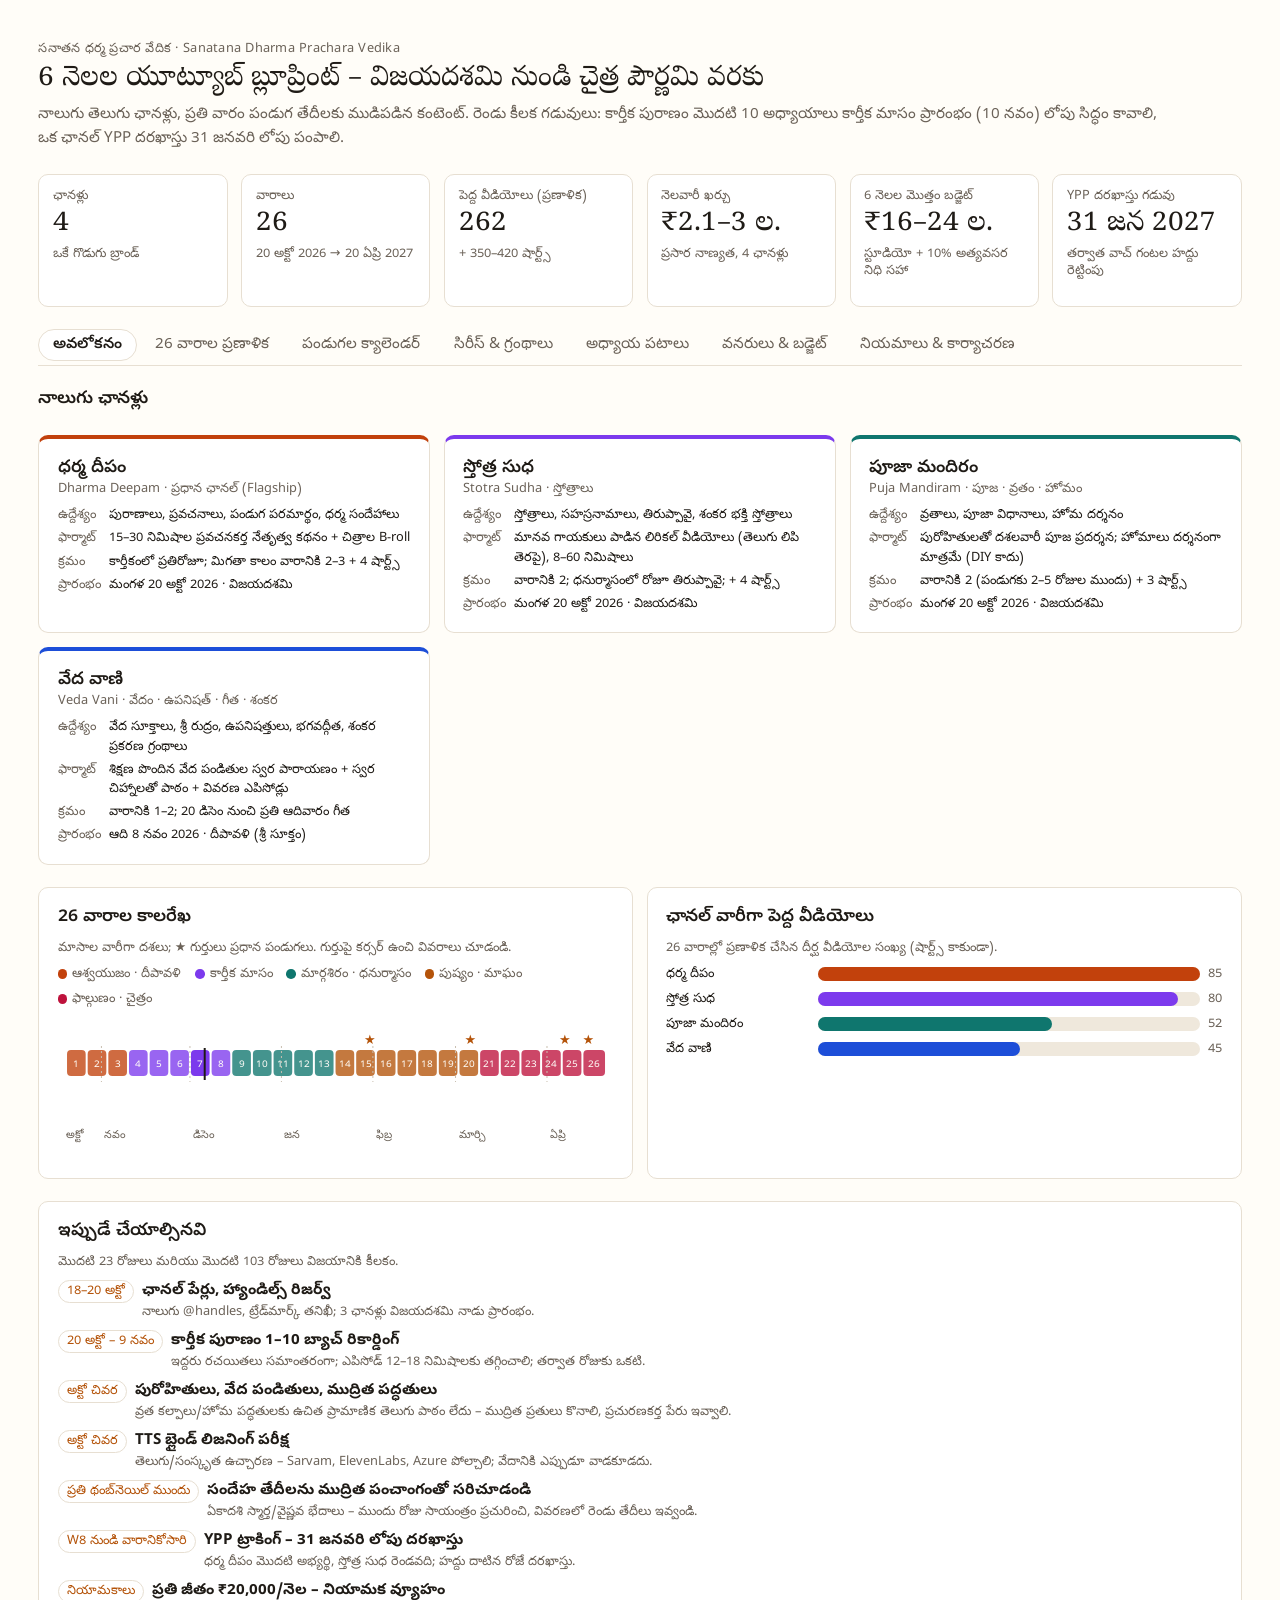
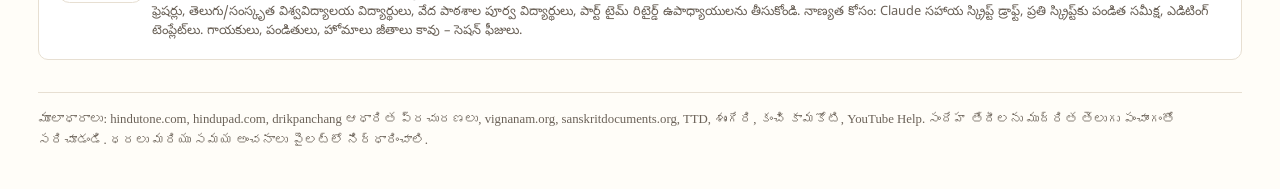
==== index.html @ 60c46694 "Publish dashboard as index.html (self-contained, d3 inlined) and disable Jekyll The file was named '" ====
<!doctype html>
<html lang="te">
<head>
<meta charset="utf-8">
<meta name="viewport" content="width=device-width, initial-scale=1">
<title>ధర్మ ప్రచార బ్లూప్రింట్ – 6 నెలలు</title>
<meta name="description" content="సనాతన ధర్మ ప్రచార వేదిక – విజయదశమి 2026 నుండి చైత్ర పౌర్ణమి 2027 వరకు తెలుగు భక్తి యూట్యూబ్ ఛానళ్ల 6 నెలల ప్రణాళిక">
<link rel="preconnect" href="https://fonts.googleapis.com"><link rel="preconnect" href="https://fonts.gstatic.com" crossorigin>
<link href="https://fonts.googleapis.com/css2?family=Noto+Sans+Telugu:wght@400;500;600&family=Noto+Serif+Telugu:wght@400;500&display=swap" rel="stylesheet">
<script>// https://d3js.org v7.9.0 Copyright 2010-2023 Mike Bostock
!function(t,n){"object"==typeof exports&&"undefined"!=typeof module?n(exports):"function"==typeof define&&define.amd?define(["exports"],n):n((t="undefined"!=typeof globalThis?globalThis:t||self).d3=t.d3||{})}(this,(function(t){"use strict";function n(t,n){return null==t||null==n?NaN:t<n?-1:t>n?1:t>=n?0:NaN}function e(t,n){return null==t||null==n?NaN:n<t?-1:n>t?1:n>=t?0:NaN}function r(t){let r,o,a;function u(t,n,e=0,i=t.length){if(e<i){if(0!==r(n,n))return i;do{const r=e+i>>>1;o(t[r],n)<0?e=r+1:i=r}while(e<i)}return e}return 2!==t.length?(r=n,o=(e,r)=>n(t(e),r),a=(n,e)=>t(n)-e):(r=t===n||t===e?t:i,o=t,a=t),{left:u,center:function(t,n,e=0,r=t.length){const i=u(t,n,e,r-1);return i>e&&a(t[i-1],n)>-a(t[i],n)?i-1:i},right:function(t,n,e=0,i=t.length){if(e<i){if(0!==r(n,n))return i;do{const r=e+i>>>1;o(t[r],n)<=0?e=r+1:i=r}while(e<i)}return e}}}function i(){return 0}function o(t){return null===t?NaN:+t}const a=r(n),u=a.right,c=a.left,f=r(o).center;var s=u;const l=d(y),h=d((function(t){const n=y(t);return(t,e,r,i,o)=>{n(t,e,(r<<=2)+0,(i<<=2)+0,o<<=2),n(t,e,r+1,i+1,o),n(t,e,r+2,i+2,o),n(t,e,r+3,i+3,o)}}));function d(t){return function(n,e,r=e){if(!((e=+e)>=0))throw new RangeError("invalid rx");if(!((r=+r)>=0))throw new RangeError("invalid ry");let{data:i,width:o,height:a}=n;if(!((o=Math.floor(o))>=0))throw new RangeError("invalid width");if(!((a=Math.floor(void 0!==a?a:i.length/o))>=0))throw new RangeError("invalid height");if(!o||!a||!e&&!r)return n;const u=e&&t(e),c=r&&t(r),f=i.slice();return u&&c?(p(u,f,i,o,a),p(u,i,f,o,a),p(u,f,i,o,a),g(c,i,f,o,a),g(c,f,i,o,a),g(c,i,f,o,a)):u?(p(u,i,f,o,a),p(u,f,i,o,a),p(u,i,f,o,a)):c&&(g(c,i,f,o,a),g(c,f,i,o,a),g(c,i,f,o,a)),n}}function p(t,n,e,r,i){for(let o=0,a=r*i;o<a;)t(n,e,o,o+=r,1)}function g(t,n,e,r,i){for(let o=0,a=r*i;o<r;++o)t(n,e,o,o+a,r)}function y(t){const n=Math.floor(t);if(n===t)return function(t){const n=2*t+1;return(e,r,i,o,a)=>{if(!((o-=a)>=i))return;let u=t*r[i];const c=a*t;for(let t=i,n=i+c;t<n;t+=a)u+=r[Math.min(o,t)];for(let t=i,f=o;t<=f;t+=a)u+=r[Math.min(o,t+c)],e[t]=u/n,u-=r[Math.max(i,t-c)]}}(t);const e=t-n,r=2*t+1;return(t,i,o,a,u)=>{if(!((a-=u)>=o))return;let c=n*i[o];const f=u*n,s=f+u;for(let t=o,n=o+f;t<n;t+=u)c+=i[Math.min(a,t)];for(let n=o,l=a;n<=l;n+=u)c+=i[Math.min(a,n+f)],t[n]=(c+e*(i[Math.max(o,n-s)]+i[Math.min(a,n+s)]))/r,c-=i[Math.max(o,n-f)]}}function v(t,n){let e=0;if(void 0===n)for(let n of t)null!=n&&(n=+n)>=n&&++e;else{let r=-1;for(let i of t)null!=(i=n(i,++r,t))&&(i=+i)>=i&&++e}return e}function _(t){return 0|t.length}function b(t){return!(t>0)}function m(t){return"object"!=typeof t||"length"in t?t:Array.from(t)}function x(t,n){let e,r=0,i=0,o=0;if(void 0===n)for(let n of t)null!=n&&(n=+n)>=n&&(e=n-i,i+=e/++r,o+=e*(n-i));else{let a=-1;for(let u of t)null!=(u=n(u,++a,t))&&(u=+u)>=u&&(e=u-i,i+=e/++r,o+=e*(u-i))}if(r>1)return o/(r-1)}function w(t,n){const e=x(t,n);return e?Math.sqrt(e):e}function M(t,n){let e,r;if(void 0===n)for(const n of t)null!=n&&(void 0===e?n>=n&&(e=r=n):(e>n&&(e=n),r<n&&(r=n)));else{let i=-1;for(let o of t)null!=(o=n(o,++i,t))&&(void 0===e?o>=o&&(e=r=o):(e>o&&(e=o),r<o&&(r=o)))}return[e,r]}class T{constructor(){this._partials=new Float64Array(32),this._n=0}add(t){const n=this._partials;let e=0;for(let r=0;r<this._n&&r<32;r++){const i=n[r],o=t+i,a=Math.abs(t)<Math.abs(i)?t-(o-i):i-(o-t);a&&(n[e++]=a),t=o}return n[e]=t,this._n=e+1,this}valueOf(){const t=this._partials;let n,e,r,i=this._n,o=0;if(i>0){for(o=t[--i];i>0&&(n=o,e=t[--i],o=n+e,r=e-(o-n),!r););i>0&&(r<0&&t[i-1]<0||r>0&&t[i-1]>0)&&(e=2*r,n=o+e,e==n-o&&(o=n))}return o}}class InternMap extends Map{constructor(t,n=N){if(super(),Object.defineProperties(this,{_intern:{value:new Map},_key:{value:n}}),null!=t)for(const[n,e]of t)this.set(n,e)}get(t){return super.get(A(this,t))}has(t){return super.has(A(this,t))}set(t,n){return super.set(S(this,t),n)}delete(t){return super.delete(E(this,t))}}class InternSet extends Set{constructor(t,n=N){if(super(),Object.defineProperties(this,{_intern:{value:new Map},_key:{value:n}}),null!=t)for(const n of t)this.add(n)}has(t){return super.has(A(this,t))}add(t){return super.add(S(this,t))}delete(t){return super.delete(E(this,t))}}function A({_intern:t,_key:n},e){const r=n(e);return t.has(r)?t.get(r):e}function S({_intern:t,_key:n},e){const r=n(e);return t.has(r)?t.get(r):(t.set(r,e),e)}function E({_intern:t,_key:n},e){const r=n(e);return t.has(r)&&(e=t.get(r),t.delete(r)),e}function N(t){return null!==t&&"object"==typeof t?t.valueOf():t}function k(t){return t}function C(t,...n){return F(t,k,k,n)}function P(t,...n){return F(t,Array.from,k,n)}function z(t,n){for(let e=1,r=n.length;e<r;++e)t=t.flatMap((t=>t.pop().map((([n,e])=>[...t,n,e]))));return t}function $(t,n,...e){return F(t,k,n,e)}function D(t,n,...e){return F(t,Array.from,n,e)}function R(t){if(1!==t.length)throw new Error("duplicate key");return t[0]}function F(t,n,e,r){return function t(i,o){if(o>=r.length)return e(i);const a=new InternMap,u=r[o++];let c=-1;for(const t of i){const n=u(t,++c,i),e=a.get(n);e?e.push(t):a.set(n,[t])}for(const[n,e]of a)a.set(n,t(e,o));return n(a)}(t,0)}function q(t,n){return Array.from(n,(n=>t[n]))}function U(t,...n){if("function"!=typeof t[Symbol.iterator])throw new TypeError("values is not iterable");t=Array.from(t);let[e]=n;if(e&&2!==e.length||n.length>1){const r=Uint32Array.from(t,((t,n)=>n));return n.length>1?(n=n.map((n=>t.map(n))),r.sort(((t,e)=>{for(const r of n){const n=O(r[t],r[e]);if(n)return n}}))):(e=t.map(e),r.sort(((t,n)=>O(e[t],e[n])))),q(t,r)}return t.sort(I(e))}function I(t=n){if(t===n)return O;if("function"!=typeof t)throw new TypeError("compare is not a function");return(n,e)=>{const r=t(n,e);return r||0===r?r:(0===t(e,e))-(0===t(n,n))}}function O(t,n){return(null==t||!(t>=t))-(null==n||!(n>=n))||(t<n?-1:t>n?1:0)}var B=Array.prototype.slice;function Y(t){return()=>t}const L=Math.sqrt(50),j=Math.sqrt(10),H=Math.sqrt(2);function X(t,n,e){const r=(n-t)/Math.max(0,e),i=Math.floor(Math.log10(r)),o=r/Math.pow(10,i),a=o>=L?10:o>=j?5:o>=H?2:1;let u,c,f;return i<0?(f=Math.pow(10,-i)/a,u=Math.round(t*f),c=Math.round(n*f),u/f<t&&++u,c/f>n&&--c,f=-f):(f=Math.pow(10,i)*a,u=Math.round(t/f),c=Math.round(n/f),u*f<t&&++u,c*f>n&&--c),c<u&&.5<=e&&e<2?X(t,n,2*e):[u,c,f]}function G(t,n,e){if(!((e=+e)>0))return[];if((t=+t)===(n=+n))return[t];const r=n<t,[i,o,a]=r?X(n,t,e):X(t,n,e);if(!(o>=i))return[];const u=o-i+1,c=new Array(u);if(r)if(a<0)for(let t=0;t<u;++t)c[t]=(o-t)/-a;else for(let t=0;t<u;++t)c[t]=(o-t)*a;else if(a<0)for(let t=0;t<u;++t)c[t]=(i+t)/-a;else for(let t=0;t<u;++t)c[t]=(i+t)*a;return c}function V(t,n,e){return X(t=+t,n=+n,e=+e)[2]}function W(t,n,e){e=+e;const r=(n=+n)<(t=+t),i=r?V(n,t,e):V(t,n,e);return(r?-1:1)*(i<0?1/-i:i)}function Z(t,n,e){let r;for(;;){const i=V(t,n,e);if(i===r||0===i||!isFinite(i))return[t,n];i>0?(t=Math.floor(t/i)*i,n=Math.ceil(n/i)*i):i<0&&(t=Math.ceil(t*i)/i,n=Math.floor(n*i)/i),r=i}}function K(t){return Math.max(1,Math.ceil(Math.log(v(t))/Math.LN2)+1)}function Q(){var t=k,n=M,e=K;function r(r){Array.isArray(r)||(r=Array.from(r));var i,o,a,u=r.length,c=new Array(u);for(i=0;i<u;++i)c[i]=t(r[i],i,r);var f=n(c),l=f[0],h=f[1],d=e(c,l,h);if(!Array.isArray(d)){const t=h,e=+d;if(n===M&&([l,h]=Z(l,h,e)),(d=G(l,h,e))[0]<=l&&(a=V(l,h,e)),d[d.length-1]>=h)if(t>=h&&n===M){const t=V(l,h,e);isFinite(t)&&(t>0?h=(Math.floor(h/t)+1)*t:t<0&&(h=(Math.ceil(h*-t)+1)/-t))}else d.pop()}for(var p=d.length,g=0,y=p;d[g]<=l;)++g;for(;d[y-1]>h;)--y;(g||y<p)&&(d=d.slice(g,y),p=y-g);var v,_=new Array(p+1);for(i=0;i<=p;++i)(v=_[i]=[]).x0=i>0?d[i-1]:l,v.x1=i<p?d[i]:h;if(isFinite(a)){if(a>0)for(i=0;i<u;++i)null!=(o=c[i])&&l<=o&&o<=h&&_[Math.min(p,Math.floor((o-l)/a))].push(r[i]);else if(a<0)for(i=0;i<u;++i)if(null!=(o=c[i])&&l<=o&&o<=h){const t=Math.floor((l-o)*a);_[Math.min(p,t+(d[t]<=o))].push(r[i])}}else for(i=0;i<u;++i)null!=(o=c[i])&&l<=o&&o<=h&&_[s(d,o,0,p)].push(r[i]);return _}return r.value=function(n){return arguments.length?(t="function"==typeof n?n:Y(n),r):t},r.domain=function(t){return arguments.length?(n="function"==typeof t?t:Y([t[0],t[1]]),r):n},r.thresholds=function(t){return arguments.length?(e="function"==typeof t?t:Y(Array.isArray(t)?B.call(t):t),r):e},r}function J(t,n){let e;if(void 0===n)for(const n of t)null!=n&&(e<n||void 0===e&&n>=n)&&(e=n);else{let r=-1;for(let i of t)null!=(i=n(i,++r,t))&&(e<i||void 0===e&&i>=i)&&(e=i)}return e}function tt(t,n){let e,r=-1,i=-1;if(void 0===n)for(const n of t)++i,null!=n&&(e<n||void 0===e&&n>=n)&&(e=n,r=i);else for(let o of t)null!=(o=n(o,++i,t))&&(e<o||void 0===e&&o>=o)&&(e=o,r=i);return r}function nt(t,n){let e;if(void 0===n)for(const n of t)null!=n&&(e>n||void 0===e&&n>=n)&&(e=n);else{let r=-1;for(let i of t)null!=(i=n(i,++r,t))&&(e>i||void 0===e&&i>=i)&&(e=i)}return e}function et(t,n){let e,r=-1,i=-1;if(void 0===n)for(const n of t)++i,null!=n&&(e>n||void 0===e&&n>=n)&&(e=n,r=i);else for(let o of t)null!=(o=n(o,++i,t))&&(e>o||void 0===e&&o>=o)&&(e=o,r=i);return r}function rt(t,n,e=0,r=1/0,i){if(n=Math.floor(n),e=Math.floor(Math.max(0,e)),r=Math.floor(Math.min(t.length-1,r)),!(e<=n&&n<=r))return t;for(i=void 0===i?O:I(i);r>e;){if(r-e>600){const o=r-e+1,a=n-e+1,u=Math.log(o),c=.5*Math.exp(2*u/3),f=.5*Math.sqrt(u*c*(o-c)/o)*(a-o/2<0?-1:1);rt(t,n,Math.max(e,Math.floor(n-a*c/o+f)),Math.min(r,Math.floor(n+(o-a)*c/o+f)),i)}const o=t[n];let a=e,u=r;for(it(t,e,n),i(t[r],o)>0&&it(t,e,r);a<u;){for(it(t,a,u),++a,--u;i(t[a],o)<0;)++a;for(;i(t[u],o)>0;)--u}0===i(t[e],o)?it(t,e,u):(++u,it(t,u,r)),u<=n&&(e=u+1),n<=u&&(r=u-1)}return t}function it(t,n,e){const r=t[n];t[n]=t[e],t[e]=r}function ot(t,e=n){let r,i=!1;if(1===e.length){let o;for(const a of t){const t=e(a);(i?n(t,o)>0:0===n(t,t))&&(r=a,o=t,i=!0)}}else for(const n of t)(i?e(n,r)>0:0===e(n,n))&&(r=n,i=!0);return r}function at(t,n,e){if(t=Float64Array.from(function*(t,n){if(void 0===n)for(let n of t)null!=n&&(n=+n)>=n&&(yield n);else{let e=-1;for(let r of t)null!=(r=n(r,++e,t))&&(r=+r)>=r&&(yield r)}}(t,e)),(r=t.length)&&!isNaN(n=+n)){if(n<=0||r<2)return nt(t);if(n>=1)return J(t);var r,i=(r-1)*n,o=Math.floor(i),a=J(rt(t,o).subarray(0,o+1));return a+(nt(t.subarray(o+1))-a)*(i-o)}}function ut(t,n,e=o){if((r=t.length)&&!isNaN(n=+n)){if(n<=0||r<2)return+e(t[0],0,t);if(n>=1)return+e(t[r-1],r-1,t);var r,i=(r-1)*n,a=Math.floor(i),u=+e(t[a],a,t);return u+(+e(t[a+1],a+1,t)-u)*(i-a)}}function ct(t,n,e=o){if(!isNaN(n=+n)){if(r=Float64Array.from(t,((n,r)=>o(e(t[r],r,t)))),n<=0)return et(r);if(n>=1)return tt(r);var r,i=Uint32Array.from(t,((t,n)=>n)),a=r.length-1,u=Math.floor(a*n);return rt(i,u,0,a,((t,n)=>O(r[t],r[n]))),(u=ot(i.subarray(0,u+1),(t=>r[t])))>=0?u:-1}}function ft(t){return Array.from(function*(t){for(const n of t)yield*n}(t))}function st(t,n){return[t,n]}function lt(t,n,e){t=+t,n=+n,e=(i=arguments.length)<2?(n=t,t=0,1):i<3?1:+e;for(var r=-1,i=0|Math.max(0,Math.ceil((n-t)/e)),o=new Array(i);++r<i;)o[r]=t+r*e;return o}function ht(t,e=n){if(1===e.length)return et(t,e);let r,i=-1,o=-1;for(const n of t)++o,(i<0?0===e(n,n):e(n,r)<0)&&(r=n,i=o);return i}var dt=pt(Math.random);function pt(t){return function(n,e=0,r=n.length){let i=r-(e=+e);for(;i;){const r=t()*i--|0,o=n[i+e];n[i+e]=n[r+e],n[r+e]=o}return n}}function gt(t){if(!(i=t.length))return[];for(var n=-1,e=nt(t,yt),r=new Array(e);++n<e;)for(var i,o=-1,a=r[n]=new Array(i);++o<i;)a[o]=t[o][n];return r}function yt(t){return t.length}function vt(t){return t instanceof InternSet?t:new InternSet(t)}function _t(t,n){const e=t[Symbol.iterator](),r=new Set;for(const t of n){const n=bt(t);if(r.has(n))continue;let i,o;for(;({value:i,done:o}=e.next());){if(o)return!1;const t=bt(i);if(r.add(t),Object.is(n,t))break}}return!0}function bt(t){return null!==t&&"object"==typeof t?t.valueOf():t}function mt(t){return t}var xt=1,wt=2,Mt=3,Tt=4,At=1e-6;function St(t){return"translate("+t+",0)"}function Et(t){return"translate(0,"+t+")"}function Nt(t){return n=>+t(n)}function kt(t,n){return n=Math.max(0,t.bandwidth()-2*n)/2,t.round()&&(n=Math.round(n)),e=>+t(e)+n}function Ct(){return!this.__axis}function Pt(t,n){var e=[],r=null,i=null,o=6,a=6,u=3,c="undefined"!=typeof window&&window.devicePixelRatio>1?0:.5,f=t===xt||t===Tt?-1:1,s=t===Tt||t===wt?"x":"y",l=t===xt||t===Mt?St:Et;function h(h){var d=null==r?n.ticks?n.ticks.apply(n,e):n.domain():r,p=null==i?n.tickFormat?n.tickFormat.apply(n,e):mt:i,g=Math.max(o,0)+u,y=n.range(),v=+y[0]+c,_=+y[y.length-1]+c,b=(n.bandwidth?kt:Nt)(n.copy(),c),m=h.selection?h.selection():h,x=m.selectAll(".domain").data([null]),w=m.selectAll(".tick").data(d,n).order(),M=w.exit(),T=w.enter().append("g").attr("class","tick"),A=w.select("line"),S=w.select("text");x=x.merge(x.enter().insert("path",".tick").attr("class","domain").attr("stroke","currentColor")),w=w.merge(T),A=A.merge(T.append("line").attr("stroke","currentColor").attr(s+"2",f*o)),S=S.merge(T.append("text").attr("fill","currentColor").attr(s,f*g).attr("dy",t===xt?"0em":t===Mt?"0.71em":"0.32em")),h!==m&&(x=x.transition(h),w=w.transition(h),A=A.transition(h),S=S.transition(h),M=M.transition(h).attr("opacity",At).attr("transform",(function(t){return isFinite(t=b(t))?l(t+c):this.getAttribute("transform")})),T.attr("opacity",At).attr("transform",(function(t){var n=this.parentNode.__axis;return l((n&&isFinite(n=n(t))?n:b(t))+c)}))),M.remove(),x.attr("d",t===Tt||t===wt?a?"M"+f*a+","+v+"H"+c+"V"+_+"H"+f*a:"M"+c+","+v+"V"+_:a?"M"+v+","+f*a+"V"+c+"H"+_+"V"+f*a:"M"+v+","+c+"H"+_),w.attr("opacity",1).attr("transform",(function(t){return l(b(t)+c)})),A.attr(s+"2",f*o),S.attr(s,f*g).text(p),m.filter(Ct).attr("fill","none").attr("font-size",10).attr("font-family","sans-serif").attr("text-anchor",t===wt?"start":t===Tt?"end":"middle"),m.each((function(){this.__axis=b}))}return h.scale=function(t){return arguments.length?(n=t,h):n},h.ticks=function(){return e=Array.from(arguments),h},h.tickArguments=function(t){return arguments.length?(e=null==t?[]:Array.from(t),h):e.slice()},h.tickValues=function(t){return arguments.length?(r=null==t?null:Array.from(t),h):r&&r.slice()},h.tickFormat=function(t){return arguments.length?(i=t,h):i},h.tickSize=function(t){return arguments.length?(o=a=+t,h):o},h.tickSizeInner=function(t){return arguments.length?(o=+t,h):o},h.tickSizeOuter=function(t){return arguments.length?(a=+t,h):a},h.tickPadding=function(t){return arguments.length?(u=+t,h):u},h.offset=function(t){return arguments.length?(c=+t,h):c},h}var zt={value:()=>{}};function $t(){for(var t,n=0,e=arguments.length,r={};n<e;++n){if(!(t=arguments[n]+"")||t in r||/[\s.]/.test(t))throw new Error("illegal type: "+t);r[t]=[]}return new Dt(r)}function Dt(t){this._=t}function Rt(t,n){for(var e,r=0,i=t.length;r<i;++r)if((e=t[r]).name===n)return e.value}function Ft(t,n,e){for(var r=0,i=t.length;r<i;++r)if(t[r].name===n){t[r]=zt,t=t.slice(0,r).concat(t.slice(r+1));break}return null!=e&&t.push({name:n,value:e}),t}Dt.prototype=$t.prototype={constructor:Dt,on:function(t,n){var e,r,i=this._,o=(r=i,(t+"").trim().split(/^|\s+/).map((function(t){var n="",e=t.indexOf(".");if(e>=0&&(n=t.slice(e+1),t=t.slice(0,e)),t&&!r.hasOwnProperty(t))throw new Error("unknown type: "+t);return{type:t,name:n}}))),a=-1,u=o.length;if(!(arguments.length<2)){if(null!=n&&"function"!=typeof n)throw new Error("invalid callback: "+n);for(;++a<u;)if(e=(t=o[a]).type)i[e]=Ft(i[e],t.name,n);else if(null==n)for(e in i)i[e]=Ft(i[e],t.name,null);return this}for(;++a<u;)if((e=(t=o[a]).type)&&(e=Rt(i[e],t.name)))return e},copy:function(){var t={},n=this._;for(var e in n)t[e]=n[e].slice();return new Dt(t)},call:function(t,n){if((e=arguments.length-2)>0)for(var e,r,i=new Array(e),o=0;o<e;++o)i[o]=arguments[o+2];if(!this._.hasOwnProperty(t))throw new Error("unknown type: "+t);for(o=0,e=(r=this._[t]).length;o<e;++o)r[o].value.apply(n,i)},apply:function(t,n,e){if(!this._.hasOwnProperty(t))throw new Error("unknown type: "+t);for(var r=this._[t],i=0,o=r.length;i<o;++i)r[i].value.apply(n,e)}};var qt="http://www.w3.org/1999/xhtml",Ut={svg:"http://www.w3.org/2000/svg",xhtml:qt,xlink:"http://www.w3.org/1999/xlink",xml:"http://www.w3.org/XML/1998/namespace",xmlns:"http://www.w3.org/2000/xmlns/"};function It(t){var n=t+="",e=n.indexOf(":");return e>=0&&"xmlns"!==(n=t.slice(0,e))&&(t=t.slice(e+1)),Ut.hasOwnProperty(n)?{space:Ut[n],local:t}:t}function Ot(t){return function(){var n=this.ownerDocument,e=this.namespaceURI;return e===qt&&n.documentElement.namespaceURI===qt?n.createElement(t):n.createElementNS(e,t)}}function Bt(t){return function(){return this.ownerDocument.createElementNS(t.space,t.local)}}function Yt(t){var n=It(t);return(n.local?Bt:Ot)(n)}function Lt(){}function jt(t){return null==t?Lt:function(){return this.querySelector(t)}}function Ht(t){return null==t?[]:Array.isArray(t)?t:Array.from(t)}function Xt(){return[]}function Gt(t){return null==t?Xt:function(){return this.querySelectorAll(t)}}function Vt(t){return function(){return this.matches(t)}}function Wt(t){return function(n){return n.matches(t)}}var Zt=Array.prototype.find;function Kt(){return this.firstElementChild}var Qt=Array.prototype.filter;function Jt(){return Array.from(this.children)}function tn(t){return new Array(t.length)}function nn(t,n){this.ownerDocument=t.ownerDocument,this.namespaceURI=t.namespaceURI,this._next=null,this._parent=t,this.__data__=n}function en(t,n,e,r,i,o){for(var a,u=0,c=n.length,f=o.length;u<f;++u)(a=n[u])?(a.__data__=o[u],r[u]=a):e[u]=new nn(t,o[u]);for(;u<c;++u)(a=n[u])&&(i[u]=a)}function rn(t,n,e,r,i,o,a){var u,c,f,s=new Map,l=n.length,h=o.length,d=new Array(l);for(u=0;u<l;++u)(c=n[u])&&(d[u]=f=a.call(c,c.__data__,u,n)+"",s.has(f)?i[u]=c:s.set(f,c));for(u=0;u<h;++u)f=a.call(t,o[u],u,o)+"",(c=s.get(f))?(r[u]=c,c.__data__=o[u],s.delete(f)):e[u]=new nn(t,o[u]);for(u=0;u<l;++u)(c=n[u])&&s.get(d[u])===c&&(i[u]=c)}function on(t){return t.__data__}function an(t){return"object"==typeof t&&"length"in t?t:Array.from(t)}function un(t,n){return t<n?-1:t>n?1:t>=n?0:NaN}function cn(t){return function(){this.removeAttribute(t)}}function fn(t){return function(){this.removeAttributeNS(t.space,t.local)}}function sn(t,n){return function(){this.setAttribute(t,n)}}function ln(t,n){return function(){this.setAttributeNS(t.space,t.local,n)}}function hn(t,n){return function(){var e=n.apply(this,arguments);null==e?this.removeAttribute(t):this.setAttribute(t,e)}}function dn(t,n){return function(){var e=n.apply(this,arguments);null==e?this.removeAttributeNS(t.space,t.local):this.setAttributeNS(t.space,t.local,e)}}function pn(t){return t.ownerDocument&&t.ownerDocument.defaultView||t.document&&t||t.defaultView}function gn(t){return function(){this.style.removeProperty(t)}}function yn(t,n,e){return function(){this.style.setProperty(t,n,e)}}function vn(t,n,e){return function(){var r=n.apply(this,arguments);null==r?this.style.removeProperty(t):this.style.setProperty(t,r,e)}}function _n(t,n){return t.style.getPropertyValue(n)||pn(t).getComputedStyle(t,null).getPropertyValue(n)}function bn(t){return function(){delete this[t]}}function mn(t,n){return function(){this[t]=n}}function xn(t,n){return function(){var e=n.apply(this,arguments);null==e?delete this[t]:this[t]=e}}function wn(t){return t.trim().split(/^|\s+/)}function Mn(t){return t.classList||new Tn(t)}function Tn(t){this._node=t,this._names=wn(t.getAttribute("class")||"")}function An(t,n){for(var e=Mn(t),r=-1,i=n.length;++r<i;)e.add(n[r])}function Sn(t,n){for(var e=Mn(t),r=-1,i=n.length;++r<i;)e.remove(n[r])}function En(t){return function(){An(this,t)}}function Nn(t){return function(){Sn(this,t)}}function kn(t,n){return function(){(n.apply(this,arguments)?An:Sn)(this,t)}}function Cn(){this.textContent=""}function Pn(t){return function(){this.textContent=t}}function zn(t){return function(){var n=t.apply(this,arguments);this.textContent=null==n?"":n}}function $n(){this.innerHTML=""}function Dn(t){return function(){this.innerHTML=t}}function Rn(t){return function(){var n=t.apply(this,arguments);this.innerHTML=null==n?"":n}}function Fn(){this.nextSibling&&this.parentNode.appendChild(this)}function qn(){this.previousSibling&&this.parentNode.insertBefore(this,this.parentNode.firstChild)}function Un(){return null}function In(){var t=this.parentNode;t&&t.removeChild(this)}function On(){var t=this.cloneNode(!1),n=this.parentNode;return n?n.insertBefore(t,this.nextSibling):t}function Bn(){var t=this.cloneNode(!0),n=this.parentNode;return n?n.insertBefore(t,this.nextSibling):t}function Yn(t){return function(){var n=this.__on;if(n){for(var e,r=0,i=-1,o=n.length;r<o;++r)e=n[r],t.type&&e.type!==t.type||e.name!==t.name?n[++i]=e:this.removeEventListener(e.type,e.listener,e.options);++i?n.length=i:delete this.__on}}}function Ln(t,n,e){return function(){var r,i=this.__on,o=function(t){return function(n){t.call(this,n,this.__data__)}}(n);if(i)for(var a=0,u=i.length;a<u;++a)if((r=i[a]).type===t.type&&r.name===t.name)return this.removeEventListener(r.type,r.listener,r.options),this.addEventListener(r.type,r.listener=o,r.options=e),void(r.value=n);this.addEventListener(t.type,o,e),r={type:t.type,name:t.name,value:n,listener:o,options:e},i?i.push(r):this.__on=[r]}}function jn(t,n,e){var r=pn(t),i=r.CustomEvent;"function"==typeof i?i=new i(n,e):(i=r.document.createEvent("Event"),e?(i.initEvent(n,e.bubbles,e.cancelable),i.detail=e.detail):i.initEvent(n,!1,!1)),t.dispatchEvent(i)}function Hn(t,n){return function(){return jn(this,t,n)}}function Xn(t,n){return function(){return jn(this,t,n.apply(this,arguments))}}nn.prototype={constructor:nn,appendChild:function(t){return this._parent.insertBefore(t,this._next)},insertBefore:function(t,n){return this._parent.insertBefore(t,n)},querySelector:function(t){return this._parent.querySelector(t)},querySelectorAll:function(t){return this._parent.querySelectorAll(t)}},Tn.prototype={add:function(t){this._names.indexOf(t)<0&&(this._names.push(t),this._node.setAttribute("class",this._names.join(" ")))},remove:function(t){var n=this._names.indexOf(t);n>=0&&(this._names.splice(n,1),this._node.setAttribute("class",this._names.join(" ")))},contains:function(t){return this._names.indexOf(t)>=0}};var Gn=[null];function Vn(t,n){this._groups=t,this._parents=n}function Wn(){return new Vn([[document.documentElement]],Gn)}function Zn(t){return"string"==typeof t?new Vn([[document.querySelector(t)]],[document.documentElement]):new Vn([[t]],Gn)}Vn.prototype=Wn.prototype={constructor:Vn,select:function(t){"function"!=typeof t&&(t=jt(t));for(var n=this._groups,e=n.length,r=new Array(e),i=0;i<e;++i)for(var o,a,u=n[i],c=u.length,f=r[i]=new Array(c),s=0;s<c;++s)(o=u[s])&&(a=t.call(o,o.__data__,s,u))&&("__data__"in o&&(a.__data__=o.__data__),f[s]=a);return new Vn(r,this._parents)},selectAll:function(t){t="function"==typeof t?function(t){return function(){return Ht(t.apply(this,arguments))}}(t):Gt(t);for(var n=this._groups,e=n.length,r=[],i=[],o=0;o<e;++o)for(var a,u=n[o],c=u.length,f=0;f<c;++f)(a=u[f])&&(r.push(t.call(a,a.__data__,f,u)),i.push(a));return new Vn(r,i)},selectChild:function(t){return this.select(null==t?Kt:function(t){return function(){return Zt.call(this.children,t)}}("function"==typeof t?t:Wt(t)))},selectChildren:function(t){return this.selectAll(null==t?Jt:function(t){return function(){return Qt.call(this.children,t)}}("function"==typeof t?t:Wt(t)))},filter:function(t){"function"!=typeof t&&(t=Vt(t));for(var n=this._groups,e=n.length,r=new Array(e),i=0;i<e;++i)for(var o,a=n[i],u=a.length,c=r[i]=[],f=0;f<u;++f)(o=a[f])&&t.call(o,o.__data__,f,a)&&c.push(o);return new Vn(r,this._parents)},data:function(t,n){if(!arguments.length)return Array.from(this,on);var e=n?rn:en,r=this._parents,i=this._groups;"function"!=typeof t&&(t=function(t){return function(){return t}}(t));for(var o=i.length,a=new Array(o),u=new Array(o),c=new Array(o),f=0;f<o;++f){var s=r[f],l=i[f],h=l.length,d=an(t.call(s,s&&s.__data__,f,r)),p=d.length,g=u[f]=new Array(p),y=a[f]=new Array(p);e(s,l,g,y,c[f]=new Array(h),d,n);for(var v,_,b=0,m=0;b<p;++b)if(v=g[b]){for(b>=m&&(m=b+1);!(_=y[m])&&++m<p;);v._next=_||null}}return(a=new Vn(a,r))._enter=u,a._exit=c,a},enter:function(){return new Vn(this._enter||this._groups.map(tn),this._parents)},exit:function(){return new Vn(this._exit||this._groups.map(tn),this._parents)},join:function(t,n,e){var r=this.enter(),i=this,o=this.exit();return"function"==typeof t?(r=t(r))&&(r=r.selection()):r=r.append(t+""),null!=n&&(i=n(i))&&(i=i.selection()),null==e?o.remove():e(o),r&&i?r.merge(i).order():i},merge:function(t){for(var n=t.selection?t.selection():t,e=this._groups,r=n._groups,i=e.length,o=r.length,a=Math.min(i,o),u=new Array(i),c=0;c<a;++c)for(var f,s=e[c],l=r[c],h=s.length,d=u[c]=new Array(h),p=0;p<h;++p)(f=s[p]||l[p])&&(d[p]=f);for(;c<i;++c)u[c]=e[c];return new Vn(u,this._parents)},selection:function(){return this},order:function(){for(var t=this._groups,n=-1,e=t.length;++n<e;)for(var r,i=t[n],o=i.length-1,a=i[o];--o>=0;)(r=i[o])&&(a&&4^r.compareDocumentPosition(a)&&a.parentNode.insertBefore(r,a),a=r);return this},sort:function(t){function n(n,e){return n&&e?t(n.__data__,e.__data__):!n-!e}t||(t=un);for(var e=this._groups,r=e.length,i=new Array(r),o=0;o<r;++o){for(var a,u=e[o],c=u.length,f=i[o]=new Array(c),s=0;s<c;++s)(a=u[s])&&(f[s]=a);f.sort(n)}return new Vn(i,this._parents).order()},call:function(){var t=arguments[0];return arguments[0]=this,t.apply(null,arguments),this},nodes:function(){return Array.from(this)},node:function(){for(var t=this._groups,n=0,e=t.length;n<e;++n)for(var r=t[n],i=0,o=r.length;i<o;++i){var a=r[i];if(a)return a}return null},size:function(){let t=0;for(const n of this)++t;return t},empty:function(){return!this.node()},each:function(t){for(var n=this._groups,e=0,r=n.length;e<r;++e)for(var i,o=n[e],a=0,u=o.length;a<u;++a)(i=o[a])&&t.call(i,i.__data__,a,o);return this},attr:function(t,n){var e=It(t);if(arguments.length<2){var r=this.node();return e.local?r.getAttributeNS(e.space,e.local):r.getAttribute(e)}return this.each((null==n?e.local?fn:cn:"function"==typeof n?e.local?dn:hn:e.local?ln:sn)(e,n))},style:function(t,n,e){return arguments.length>1?this.each((null==n?gn:"function"==typeof n?vn:yn)(t,n,null==e?"":e)):_n(this.node(),t)},property:function(t,n){return arguments.length>1?this.each((null==n?bn:"function"==typeof n?xn:mn)(t,n)):this.node()[t]},classed:function(t,n){var e=wn(t+"");if(arguments.length<2){for(var r=Mn(this.node()),i=-1,o=e.length;++i<o;)if(!r.contains(e[i]))return!1;return!0}return this.each(("function"==typeof n?kn:n?En:Nn)(e,n))},text:function(t){return arguments.length?this.each(null==t?Cn:("function"==typeof t?zn:Pn)(t)):this.node().textContent},html:function(t){return arguments.length?this.each(null==t?$n:("function"==typeof t?Rn:Dn)(t)):this.node().innerHTML},raise:function(){return this.each(Fn)},lower:function(){return this.each(qn)},append:function(t){var n="function"==typeof t?t:Yt(t);return this.select((function(){return this.appendChild(n.apply(this,arguments))}))},insert:function(t,n){var e="function"==typeof t?t:Yt(t),r=null==n?Un:"function"==typeof n?n:jt(n);return this.select((function(){return this.insertBefore(e.apply(this,arguments),r.apply(this,arguments)||null)}))},remove:function(){return this.each(In)},clone:function(t){return this.select(t?Bn:On)},datum:function(t){return arguments.length?this.property("__data__",t):this.node().__data__},on:function(t,n,e){var r,i,o=function(t){return t.trim().split(/^|\s+/).map((function(t){var n="",e=t.indexOf(".");return e>=0&&(n=t.slice(e+1),t=t.slice(0,e)),{type:t,name:n}}))}(t+""),a=o.length;if(!(arguments.length<2)){for(u=n?Ln:Yn,r=0;r<a;++r)this.each(u(o[r],n,e));return this}var u=this.node().__on;if(u)for(var c,f=0,s=u.length;f<s;++f)for(r=0,c=u[f];r<a;++r)if((i=o[r]).type===c.type&&i.name===c.name)return c.value},dispatch:function(t,n){return this.each(("function"==typeof n?Xn:Hn)(t,n))},[Symbol.iterator]:function*(){for(var t=this._groups,n=0,e=t.length;n<e;++n)for(var r,i=t[n],o=0,a=i.length;o<a;++o)(r=i[o])&&(yield r)}};var Kn=0;function Qn(){return new Jn}function Jn(){this._="@"+(++Kn).toString(36)}function te(t){let n;for(;n=t.sourceEvent;)t=n;return t}function ne(t,n){if(t=te(t),void 0===n&&(n=t.currentTarget),n){var e=n.ownerSVGElement||n;if(e.createSVGPoint){var r=e.createSVGPoint();return r.x=t.clientX,r.y=t.clientY,[(r=r.matrixTransform(n.getScreenCTM().inverse())).x,r.y]}if(n.getBoundingClientRect){var i=n.getBoundingClientRect();return[t.clientX-i.left-n.clientLeft,t.clientY-i.top-n.clientTop]}}return[t.pageX,t.pageY]}Jn.prototype=Qn.prototype={constructor:Jn,get:function(t){for(var n=this._;!(n in t);)if(!(t=t.parentNode))return;return t[n]},set:function(t,n){return t[this._]=n},remove:function(t){return this._ in t&&delete t[this._]},toString:function(){return this._}};const ee={passive:!1},re={capture:!0,passive:!1};function ie(t){t.stopImmediatePropagation()}function oe(t){t.preventDefault(),t.stopImmediatePropagation()}function ae(t){var n=t.document.documentElement,e=Zn(t).on("dragstart.drag",oe,re);"onselectstart"in n?e.on("selectstart.drag",oe,re):(n.__noselect=n.style.MozUserSelect,n.style.MozUserSelect="none")}function ue(t,n){var e=t.document.documentElement,r=Zn(t).on("dragstart.drag",null);n&&(r.on("click.drag",oe,re),setTimeout((function(){r.on("click.drag",null)}),0)),"onselectstart"in e?r.on("selectstart.drag",null):(e.style.MozUserSelect=e.__noselect,delete e.__noselect)}var ce=t=>()=>t;function fe(t,{sourceEvent:n,subject:e,target:r,identifier:i,active:o,x:a,y:u,dx:c,dy:f,dispatch:s}){Object.defineProperties(this,{type:{value:t,enumerable:!0,configurable:!0},sourceEvent:{value:n,enumerable:!0,configurable:!0},subject:{value:e,enumerable:!0,configurable:!0},target:{value:r,enumerable:!0,configurable:!0},identifier:{value:i,enumerable:!0,configurable:!0},active:{value:o,enumerable:!0,configurable:!0},x:{value:a,enumerable:!0,configurable:!0},y:{value:u,enumerable:!0,configurable:!0},dx:{value:c,enumerable:!0,configurable:!0},dy:{value:f,enumerable:!0,configurable:!0},_:{value:s}})}function se(t){return!t.ctrlKey&&!t.button}function le(){return this.parentNode}function he(t,n){return null==n?{x:t.x,y:t.y}:n}function de(){return navigator.maxTouchPoints||"ontouchstart"in this}function pe(t,n,e){t.prototype=n.prototype=e,e.constructor=t}function ge(t,n){var e=Object.create(t.prototype);for(var r in n)e[r]=n[r];return e}function ye(){}fe.prototype.on=function(){var t=this._.on.apply(this._,arguments);return t===this._?this:t};var ve=.7,_e=1/ve,be="\\s*([+-]?\\d+)\\s*",me="\\s*([+-]?(?:\\d*\\.)?\\d+(?:[eE][+-]?\\d+)?)\\s*",xe="\\s*([+-]?(?:\\d*\\.)?\\d+(?:[eE][+-]?\\d+)?)%\\s*",we=/^#([0-9a-f]{3,8})$/,Me=new RegExp(`^rgb\\(${be},${be},${be}\\)$`),Te=new RegExp(`^rgb\\(${xe},${xe},${xe}\\)$`),Ae=new RegExp(`^rgba\\(${be},${be},${be},${me}\\)$`),Se=new RegExp(`^rgba\\(${xe},${xe},${xe},${me}\\)$`),Ee=new RegExp(`^hsl\\(${me},${xe},${xe}\\)$`),Ne=new RegExp(`^hsla\\(${me},${xe},${xe},${me}\\)$`),ke={aliceblue:15792383,antiquewhite:16444375,aqua:65535,aquamarine:8388564,azure:15794175,beige:16119260,bisque:16770244,black:0,blanchedalmond:16772045,blue:255,blueviolet:9055202,brown:10824234,burlywood:14596231,cadetblue:6266528,chartreuse:8388352,chocolate:13789470,coral:16744272,cornflowerblue:6591981,cornsilk:16775388,crimson:14423100,cyan:65535,darkblue:139,darkcyan:35723,darkgoldenrod:12092939,darkgray:11119017,darkgreen:25600,darkgrey:11119017,darkkhaki:12433259,darkmagenta:9109643,darkolivegreen:5597999,darkorange:16747520,darkorchid:10040012,darkred:9109504,darksalmon:15308410,darkseagreen:9419919,darkslateblue:4734347,darkslategray:3100495,darkslategrey:3100495,darkturquoise:52945,darkviolet:9699539,deeppink:16716947,deepskyblue:49151,dimgray:6908265,dimgrey:6908265,dodgerblue:2003199,firebrick:11674146,floralwhite:16775920,forestgreen:2263842,fuchsia:16711935,gainsboro:14474460,ghostwhite:16316671,gold:16766720,goldenrod:14329120,gray:8421504,green:32768,greenyellow:11403055,grey:8421504,honeydew:15794160,hotpink:16738740,indianred:13458524,indigo:4915330,ivory:16777200,khaki:15787660,lavender:15132410,lavenderblush:16773365,lawngreen:8190976,lemonchiffon:16775885,lightblue:11393254,lightcoral:15761536,lightcyan:14745599,lightgoldenrodyellow:16448210,lightgray:13882323,lightgreen:9498256,lightgrey:13882323,lightpink:16758465,lightsalmon:16752762,lightseagreen:2142890,lightskyblue:8900346,lightslategray:7833753,lightslategrey:7833753,lightsteelblue:11584734,lightyellow:16777184,lime:65280,limegreen:3329330,linen:16445670,magenta:16711935,maroon:8388608,mediumaquamarine:6737322,mediumblue:205,mediumorchid:12211667,mediumpurple:9662683,mediumseagreen:3978097,mediumslateblue:8087790,mediumspringgreen:64154,mediumturquoise:4772300,mediumvioletred:13047173,midnightblue:1644912,mintcream:16121850,mistyrose:16770273,moccasin:16770229,navajowhite:16768685,navy:128,oldlace:16643558,olive:8421376,olivedrab:7048739,orange:16753920,orangered:16729344,orchid:14315734,palegoldenrod:15657130,palegreen:10025880,paleturquoise:11529966,palevioletred:14381203,papayawhip:16773077,peachpuff:16767673,peru:13468991,pink:16761035,plum:14524637,powderblue:11591910,purple:8388736,rebeccapurple:6697881,red:16711680,rosybrown:12357519,royalblue:4286945,saddlebrown:9127187,salmon:16416882,sandybrown:16032864,seagreen:3050327,seashell:16774638,sienna:10506797,silver:12632256,skyblue:8900331,slateblue:6970061,slategray:7372944,slategrey:7372944,snow:16775930,springgreen:65407,steelblue:4620980,tan:13808780,teal:32896,thistle:14204888,tomato:16737095,turquoise:4251856,violet:15631086,wheat:16113331,white:16777215,whitesmoke:16119285,yellow:16776960,yellowgreen:10145074};function Ce(){return this.rgb().formatHex()}function Pe(){return this.rgb().formatRgb()}function ze(t){var n,e;return t=(t+"").trim().toLowerCase(),(n=we.exec(t))?(e=n[1].length,n=parseInt(n[1],16),6===e?$e(n):3===e?new qe(n>>8&15|n>>4&240,n>>4&15|240&n,(15&n)<<4|15&n,1):8===e?De(n>>24&255,n>>16&255,n>>8&255,(255&n)/255):4===e?De(n>>12&15|n>>8&240,n>>8&15|n>>4&240,n>>4&15|240&n,((15&n)<<4|15&n)/255):null):(n=Me.exec(t))?new qe(n[1],n[2],n[3],1):(n=Te.exec(t))?new qe(255*n[1]/100,255*n[2]/100,255*n[3]/100,1):(n=Ae.exec(t))?De(n[1],n[2],n[3],n[4]):(n=Se.exec(t))?De(255*n[1]/100,255*n[2]/100,255*n[3]/100,n[4]):(n=Ee.exec(t))?Le(n[1],n[2]/100,n[3]/100,1):(n=Ne.exec(t))?Le(n[1],n[2]/100,n[3]/100,n[4]):ke.hasOwnProperty(t)?$e(ke[t]):"transparent"===t?new qe(NaN,NaN,NaN,0):null}function $e(t){return new qe(t>>16&255,t>>8&255,255&t,1)}function De(t,n,e,r){return r<=0&&(t=n=e=NaN),new qe(t,n,e,r)}function Re(t){return t instanceof ye||(t=ze(t)),t?new qe((t=t.rgb()).r,t.g,t.b,t.opacity):new qe}function Fe(t,n,e,r){return 1===arguments.length?Re(t):new qe(t,n,e,null==r?1:r)}function qe(t,n,e,r){this.r=+t,this.g=+n,this.b=+e,this.opacity=+r}function Ue(){return`#${Ye(this.r)}${Ye(this.g)}${Ye(this.b)}`}function Ie(){const t=Oe(this.opacity);return`${1===t?"rgb(":"rgba("}${Be(this.r)}, ${Be(this.g)}, ${Be(this.b)}${1===t?")":`, ${t})`}`}function Oe(t){return isNaN(t)?1:Math.max(0,Math.min(1,t))}function Be(t){return Math.max(0,Math.min(255,Math.round(t)||0))}function Ye(t){return((t=Be(t))<16?"0":"")+t.toString(16)}function Le(t,n,e,r){return r<=0?t=n=e=NaN:e<=0||e>=1?t=n=NaN:n<=0&&(t=NaN),new Xe(t,n,e,r)}function je(t){if(t instanceof Xe)return new Xe(t.h,t.s,t.l,t.opacity);if(t instanceof ye||(t=ze(t)),!t)return new Xe;if(t instanceof Xe)return t;var n=(t=t.rgb()).r/255,e=t.g/255,r=t.b/255,i=Math.min(n,e,r),o=Math.max(n,e,r),a=NaN,u=o-i,c=(o+i)/2;return u?(a=n===o?(e-r)/u+6*(e<r):e===o?(r-n)/u+2:(n-e)/u+4,u/=c<.5?o+i:2-o-i,a*=60):u=c>0&&c<1?0:a,new Xe(a,u,c,t.opacity)}function He(t,n,e,r){return 1===arguments.length?je(t):new Xe(t,n,e,null==r?1:r)}function Xe(t,n,e,r){this.h=+t,this.s=+n,this.l=+e,this.opacity=+r}function Ge(t){return(t=(t||0)%360)<0?t+360:t}function Ve(t){return Math.max(0,Math.min(1,t||0))}function We(t,n,e){return 255*(t<60?n+(e-n)*t/60:t<180?e:t<240?n+(e-n)*(240-t)/60:n)}pe(ye,ze,{copy(t){return Object.assign(new this.constructor,this,t)},displayable(){return this.rgb().displayable()},hex:Ce,formatHex:Ce,formatHex8:function(){return this.rgb().formatHex8()},formatHsl:function(){return je(this).formatHsl()},formatRgb:Pe,toString:Pe}),pe(qe,Fe,ge(ye,{brighter(t){return t=null==t?_e:Math.pow(_e,t),new qe(this.r*t,this.g*t,this.b*t,this.opacity)},darker(t){return t=null==t?ve:Math.pow(ve,t),new qe(this.r*t,this.g*t,this.b*t,this.opacity)},rgb(){return this},clamp(){return new qe(Be(this.r),Be(this.g),Be(this.b),Oe(this.opacity))},displayable(){return-.5<=this.r&&this.r<255.5&&-.5<=this.g&&this.g<255.5&&-.5<=this.b&&this.b<255.5&&0<=this.opacity&&this.opacity<=1},hex:Ue,formatHex:Ue,formatHex8:function(){return`#${Ye(this.r)}${Ye(this.g)}${Ye(this.b)}${Ye(255*(isNaN(this.opacity)?1:this.opacity))}`},formatRgb:Ie,toString:Ie})),pe(Xe,He,ge(ye,{brighter(t){return t=null==t?_e:Math.pow(_e,t),new Xe(this.h,this.s,this.l*t,this.opacity)},darker(t){return t=null==t?ve:Math.pow(ve,t),new Xe(this.h,this.s,this.l*t,this.opacity)},rgb(){var t=this.h%360+360*(this.h<0),n=isNaN(t)||isNaN(this.s)?0:this.s,e=this.l,r=e+(e<.5?e:1-e)*n,i=2*e-r;return new qe(We(t>=240?t-240:t+120,i,r),We(t,i,r),We(t<120?t+240:t-120,i,r),this.opacity)},clamp(){return new Xe(Ge(this.h),Ve(this.s),Ve(this.l),Oe(this.opacity))},displayable(){return(0<=this.s&&this.s<=1||isNaN(this.s))&&0<=this.l&&this.l<=1&&0<=this.opacity&&this.opacity<=1},formatHsl(){const t=Oe(this.opacity);return`${1===t?"hsl(":"hsla("}${Ge(this.h)}, ${100*Ve(this.s)}%, ${100*Ve(this.l)}%${1===t?")":`, ${t})`}`}}));const Ze=Math.PI/180,Ke=180/Math.PI,Qe=.96422,Je=1,tr=.82521,nr=4/29,er=6/29,rr=3*er*er,ir=er*er*er;function or(t){if(t instanceof ur)return new ur(t.l,t.a,t.b,t.opacity);if(t instanceof pr)return gr(t);t instanceof qe||(t=Re(t));var n,e,r=lr(t.r),i=lr(t.g),o=lr(t.b),a=cr((.2225045*r+.7168786*i+.0606169*o)/Je);return r===i&&i===o?n=e=a:(n=cr((.4360747*r+.3850649*i+.1430804*o)/Qe),e=cr((.0139322*r+.0971045*i+.7141733*o)/tr)),new ur(116*a-16,500*(n-a),200*(a-e),t.opacity)}function ar(t,n,e,r){return 1===arguments.length?or(t):new ur(t,n,e,null==r?1:r)}function ur(t,n,e,r){this.l=+t,this.a=+n,this.b=+e,this.opacity=+r}function cr(t){return t>ir?Math.pow(t,1/3):t/rr+nr}function fr(t){return t>er?t*t*t:rr*(t-nr)}function sr(t){return 255*(t<=.0031308?12.92*t:1.055*Math.pow(t,1/2.4)-.055)}function lr(t){return(t/=255)<=.04045?t/12.92:Math.pow((t+.055)/1.055,2.4)}function hr(t){if(t instanceof pr)return new pr(t.h,t.c,t.l,t.opacity);if(t instanceof ur||(t=or(t)),0===t.a&&0===t.b)return new pr(NaN,0<t.l&&t.l<100?0:NaN,t.l,t.opacity);var n=Math.atan2(t.b,t.a)*Ke;return new pr(n<0?n+360:n,Math.sqrt(t.a*t.a+t.b*t.b),t.l,t.opacity)}function dr(t,n,e,r){return 1===arguments.length?hr(t):new pr(t,n,e,null==r?1:r)}function pr(t,n,e,r){this.h=+t,this.c=+n,this.l=+e,this.opacity=+r}function gr(t){if(isNaN(t.h))return new ur(t.l,0,0,t.opacity);var n=t.h*Ze;return new ur(t.l,Math.cos(n)*t.c,Math.sin(n)*t.c,t.opacity)}pe(ur,ar,ge(ye,{brighter(t){return new ur(this.l+18*(null==t?1:t),this.a,this.b,this.opacity)},darker(t){return new ur(this.l-18*(null==t?1:t),this.a,this.b,this.opacity)},rgb(){var t=(this.l+16)/116,n=isNaN(this.a)?t:t+this.a/500,e=isNaN(this.b)?t:t-this.b/200;return new qe(sr(3.1338561*(n=Qe*fr(n))-1.6168667*(t=Je*fr(t))-.4906146*(e=tr*fr(e))),sr(-.9787684*n+1.9161415*t+.033454*e),sr(.0719453*n-.2289914*t+1.4052427*e),this.opacity)}})),pe(pr,dr,ge(ye,{brighter(t){return new pr(this.h,this.c,this.l+18*(null==t?1:t),this.opacity)},darker(t){return new pr(this.h,this.c,this.l-18*(null==t?1:t),this.opacity)},rgb(){return gr(this).rgb()}}));var yr=-.14861,vr=1.78277,_r=-.29227,br=-.90649,mr=1.97294,xr=mr*br,wr=mr*vr,Mr=vr*_r-br*yr;function Tr(t,n,e,r){return 1===arguments.length?function(t){if(t instanceof Ar)return new Ar(t.h,t.s,t.l,t.opacity);t instanceof qe||(t=Re(t));var n=t.r/255,e=t.g/255,r=t.b/255,i=(Mr*r+xr*n-wr*e)/(Mr+xr-wr),o=r-i,a=(mr*(e-i)-_r*o)/br,u=Math.sqrt(a*a+o*o)/(mr*i*(1-i)),c=u?Math.atan2(a,o)*Ke-120:NaN;return new Ar(c<0?c+360:c,u,i,t.opacity)}(t):new Ar(t,n,e,null==r?1:r)}function Ar(t,n,e,r){this.h=+t,this.s=+n,this.l=+e,this.opacity=+r}function Sr(t,n,e,r,i){var o=t*t,a=o*t;return((1-3*t+3*o-a)*n+(4-6*o+3*a)*e+(1+3*t+3*o-3*a)*r+a*i)/6}function Er(t){var n=t.length-1;return function(e){var r=e<=0?e=0:e>=1?(e=1,n-1):Math.floor(e*n),i=t[r],o=t[r+1],a=r>0?t[r-1]:2*i-o,u=r<n-1?t[r+2]:2*o-i;return Sr((e-r/n)*n,a,i,o,u)}}function Nr(t){var n=t.length;return function(e){var r=Math.floor(((e%=1)<0?++e:e)*n),i=t[(r+n-1)%n],o=t[r%n],a=t[(r+1)%n],u=t[(r+2)%n];return Sr((e-r/n)*n,i,o,a,u)}}pe(Ar,Tr,ge(ye,{brighter(t){return t=null==t?_e:Math.pow(_e,t),new Ar(this.h,this.s,this.l*t,this.opacity)},darker(t){return t=null==t?ve:Math.pow(ve,t),new Ar(this.h,this.s,this.l*t,this.opacity)},rgb(){var t=isNaN(this.h)?0:(this.h+120)*Ze,n=+this.l,e=isNaN(this.s)?0:this.s*n*(1-n),r=Math.cos(t),i=Math.sin(t);return new qe(255*(n+e*(yr*r+vr*i)),255*(n+e*(_r*r+br*i)),255*(n+e*(mr*r)),this.opacity)}}));var kr=t=>()=>t;function Cr(t,n){return function(e){return t+e*n}}function Pr(t,n){var e=n-t;return e?Cr(t,e>180||e<-180?e-360*Math.round(e/360):e):kr(isNaN(t)?n:t)}function zr(t){return 1==(t=+t)?$r:function(n,e){return e-n?function(t,n,e){return t=Math.pow(t,e),n=Math.pow(n,e)-t,e=1/e,function(r){return Math.pow(t+r*n,e)}}(n,e,t):kr(isNaN(n)?e:n)}}function $r(t,n){var e=n-t;return e?Cr(t,e):kr(isNaN(t)?n:t)}var Dr=function t(n){var e=zr(n);function r(t,n){var r=e((t=Fe(t)).r,(n=Fe(n)).r),i=e(t.g,n.g),o=e(t.b,n.b),a=$r(t.opacity,n.opacity);return function(n){return t.r=r(n),t.g=i(n),t.b=o(n),t.opacity=a(n),t+""}}return r.gamma=t,r}(1);function Rr(t){return function(n){var e,r,i=n.length,o=new Array(i),a=new Array(i),u=new Array(i);for(e=0;e<i;++e)r=Fe(n[e]),o[e]=r.r||0,a[e]=r.g||0,u[e]=r.b||0;return o=t(o),a=t(a),u=t(u),r.opacity=1,function(t){return r.r=o(t),r.g=a(t),r.b=u(t),r+""}}}var Fr=Rr(Er),qr=Rr(Nr);function Ur(t,n){n||(n=[]);var e,r=t?Math.min(n.length,t.length):0,i=n.slice();return function(o){for(e=0;e<r;++e)i[e]=t[e]*(1-o)+n[e]*o;return i}}function Ir(t){return ArrayBuffer.isView(t)&&!(t instanceof DataView)}function Or(t,n){var e,r=n?n.length:0,i=t?Math.min(r,t.length):0,o=new Array(i),a=new Array(r);for(e=0;e<i;++e)o[e]=Gr(t[e],n[e]);for(;e<r;++e)a[e]=n[e];return function(t){for(e=0;e<i;++e)a[e]=o[e](t);return a}}function Br(t,n){var e=new Date;return t=+t,n=+n,function(r){return e.setTime(t*(1-r)+n*r),e}}function Yr(t,n){return t=+t,n=+n,function(e){return t*(1-e)+n*e}}function Lr(t,n){var e,r={},i={};for(e in null!==t&&"object"==typeof t||(t={}),null!==n&&"object"==typeof n||(n={}),n)e in t?r[e]=Gr(t[e],n[e]):i[e]=n[e];return function(t){for(e in r)i[e]=r[e](t);return i}}var jr=/[-+]?(?:\d+\.?\d*|\.?\d+)(?:[eE][-+]?\d+)?/g,Hr=new RegExp(jr.source,"g");function Xr(t,n){var e,r,i,o=jr.lastIndex=Hr.lastIndex=0,a=-1,u=[],c=[];for(t+="",n+="";(e=jr.exec(t))&&(r=Hr.exec(n));)(i=r.index)>o&&(i=n.slice(o,i),u[a]?u[a]+=i:u[++a]=i),(e=e[0])===(r=r[0])?u[a]?u[a]+=r:u[++a]=r:(u[++a]=null,c.push({i:a,x:Yr(e,r)})),o=Hr.lastIndex;return o<n.length&&(i=n.slice(o),u[a]?u[a]+=i:u[++a]=i),u.length<2?c[0]?function(t){return function(n){return t(n)+""}}(c[0].x):function(t){return function(){return t}}(n):(n=c.length,function(t){for(var e,r=0;r<n;++r)u[(e=c[r]).i]=e.x(t);return u.join("")})}function Gr(t,n){var e,r=typeof n;return null==n||"boolean"===r?kr(n):("number"===r?Yr:"string"===r?(e=ze(n))?(n=e,Dr):Xr:n instanceof ze?Dr:n instanceof Date?Br:Ir(n)?Ur:Array.isArray(n)?Or:"function"!=typeof n.valueOf&&"function"!=typeof n.toString||isNaN(n)?Lr:Yr)(t,n)}function Vr(t,n){return t=+t,n=+n,function(e){return Math.round(t*(1-e)+n*e)}}var Wr,Zr=180/Math.PI,Kr={translateX:0,translateY:0,rotate:0,skewX:0,scaleX:1,scaleY:1};function Qr(t,n,e,r,i,o){var a,u,c;return(a=Math.sqrt(t*t+n*n))&&(t/=a,n/=a),(c=t*e+n*r)&&(e-=t*c,r-=n*c),(u=Math.sqrt(e*e+r*r))&&(e/=u,r/=u,c/=u),t*r<n*e&&(t=-t,n=-n,c=-c,a=-a),{translateX:i,translateY:o,rotate:Math.atan2(n,t)*Zr,skewX:Math.atan(c)*Zr,scaleX:a,scaleY:u}}function Jr(t,n,e,r){function i(t){return t.length?t.pop()+" ":""}return function(o,a){var u=[],c=[];return o=t(o),a=t(a),function(t,r,i,o,a,u){if(t!==i||r!==o){var c=a.push("translate(",null,n,null,e);u.push({i:c-4,x:Yr(t,i)},{i:c-2,x:Yr(r,o)})}else(i||o)&&a.push("translate("+i+n+o+e)}(o.translateX,o.translateY,a.translateX,a.translateY,u,c),function(t,n,e,o){t!==n?(t-n>180?n+=360:n-t>180&&(t+=360),o.push({i:e.push(i(e)+"rotate(",null,r)-2,x:Yr(t,n)})):n&&e.push(i(e)+"rotate("+n+r)}(o.rotate,a.rotate,u,c),function(t,n,e,o){t!==n?o.push({i:e.push(i(e)+"skewX(",null,r)-2,x:Yr(t,n)}):n&&e.push(i(e)+"skewX("+n+r)}(o.skewX,a.skewX,u,c),function(t,n,e,r,o,a){if(t!==e||n!==r){var u=o.push(i(o)+"scale(",null,",",null,")");a.push({i:u-4,x:Yr(t,e)},{i:u-2,x:Yr(n,r)})}else 1===e&&1===r||o.push(i(o)+"scale("+e+","+r+")")}(o.scaleX,o.scaleY,a.scaleX,a.scaleY,u,c),o=a=null,function(t){for(var n,e=-1,r=c.length;++e<r;)u[(n=c[e]).i]=n.x(t);return u.join("")}}}var ti=Jr((function(t){const n=new("function"==typeof DOMMatrix?DOMMatrix:WebKitCSSMatrix)(t+"");return n.isIdentity?Kr:Qr(n.a,n.b,n.c,n.d,n.e,n.f)}),"px, ","px)","deg)"),ni=Jr((function(t){return null==t?Kr:(Wr||(Wr=document.createElementNS("http://www.w3.org/2000/svg","g")),Wr.setAttribute("transform",t),(t=Wr.transform.baseVal.consolidate())?Qr((t=t.matrix).a,t.b,t.c,t.d,t.e,t.f):Kr)}),", ",")",")");function ei(t){return((t=Math.exp(t))+1/t)/2}var ri=function t(n,e,r){function i(t,i){var o,a,u=t[0],c=t[1],f=t[2],s=i[0],l=i[1],h=i[2],d=s-u,p=l-c,g=d*d+p*p;if(g<1e-12)a=Math.log(h/f)/n,o=function(t){return[u+t*d,c+t*p,f*Math.exp(n*t*a)]};else{var y=Math.sqrt(g),v=(h*h-f*f+r*g)/(2*f*e*y),_=(h*h-f*f-r*g)/(2*h*e*y),b=Math.log(Math.sqrt(v*v+1)-v),m=Math.log(Math.sqrt(_*_+1)-_);a=(m-b)/n,o=function(t){var r=t*a,i=ei(b),o=f/(e*y)*(i*function(t){return((t=Math.exp(2*t))-1)/(t+1)}(n*r+b)-function(t){return((t=Math.exp(t))-1/t)/2}(b));return[u+o*d,c+o*p,f*i/ei(n*r+b)]}}return o.duration=1e3*a*n/Math.SQRT2,o}return i.rho=function(n){var e=Math.max(.001,+n),r=e*e;return t(e,r,r*r)},i}(Math.SQRT2,2,4);function ii(t){return function(n,e){var r=t((n=He(n)).h,(e=He(e)).h),i=$r(n.s,e.s),o=$r(n.l,e.l),a=$r(n.opacity,e.opacity);return function(t){return n.h=r(t),n.s=i(t),n.l=o(t),n.opacity=a(t),n+""}}}var oi=ii(Pr),ai=ii($r);function ui(t){return function(n,e){var r=t((n=dr(n)).h,(e=dr(e)).h),i=$r(n.c,e.c),o=$r(n.l,e.l),a=$r(n.opacity,e.opacity);return function(t){return n.h=r(t),n.c=i(t),n.l=o(t),n.opacity=a(t),n+""}}}var ci=ui(Pr),fi=ui($r);function si(t){return function n(e){function r(n,r){var i=t((n=Tr(n)).h,(r=Tr(r)).h),o=$r(n.s,r.s),a=$r(n.l,r.l),u=$r(n.opacity,r.opacity);return function(t){return n.h=i(t),n.s=o(t),n.l=a(Math.pow(t,e)),n.opacity=u(t),n+""}}return e=+e,r.gamma=n,r}(1)}var li=si(Pr),hi=si($r);function di(t,n){void 0===n&&(n=t,t=Gr);for(var e=0,r=n.length-1,i=n[0],o=new Array(r<0?0:r);e<r;)o[e]=t(i,i=n[++e]);return function(t){var n=Math.max(0,Math.min(r-1,Math.floor(t*=r)));return o[n](t-n)}}var pi,gi,yi=0,vi=0,_i=0,bi=1e3,mi=0,xi=0,wi=0,Mi="object"==typeof performance&&performance.now?performance:Date,Ti="object"==typeof window&&window.requestAnimationFrame?window.requestAnimationFrame.bind(window):function(t){setTimeout(t,17)};function Ai(){return xi||(Ti(Si),xi=Mi.now()+wi)}function Si(){xi=0}function Ei(){this._call=this._time=this._next=null}function Ni(t,n,e){var r=new Ei;return r.restart(t,n,e),r}function ki(){Ai(),++yi;for(var t,n=pi;n;)(t=xi-n._time)>=0&&n._call.call(void 0,t),n=n._next;--yi}function Ci(){xi=(mi=Mi.now())+wi,yi=vi=0;try{ki()}finally{yi=0,function(){var t,n,e=pi,r=1/0;for(;e;)e._call?(r>e._time&&(r=e._time),t=e,e=e._next):(n=e._next,e._next=null,e=t?t._next=n:pi=n);gi=t,zi(r)}(),xi=0}}function Pi(){var t=Mi.now(),n=t-mi;n>bi&&(wi-=n,mi=t)}function zi(t){yi||(vi&&(vi=clearTimeout(vi)),t-xi>24?(t<1/0&&(vi=setTimeout(Ci,t-Mi.now()-wi)),_i&&(_i=clearInterval(_i))):(_i||(mi=Mi.now(),_i=setInterval(Pi,bi)),yi=1,Ti(Ci)))}function $i(t,n,e){var r=new Ei;return n=null==n?0:+n,r.restart((e=>{r.stop(),t(e+n)}),n,e),r}Ei.prototype=Ni.prototype={constructor:Ei,restart:function(t,n,e){if("function"!=typeof t)throw new TypeError("callback is not a function");e=(null==e?Ai():+e)+(null==n?0:+n),this._next||gi===this||(gi?gi._next=this:pi=this,gi=this),this._call=t,this._time=e,zi()},stop:function(){this._call&&(this._call=null,this._time=1/0,zi())}};var Di=$t("start","end","cancel","interrupt"),Ri=[],Fi=0,qi=1,Ui=2,Ii=3,Oi=4,Bi=5,Yi=6;function Li(t,n,e,r,i,o){var a=t.__transition;if(a){if(e in a)return}else t.__transition={};!function(t,n,e){var r,i=t.__transition;function o(t){e.state=qi,e.timer.restart(a,e.delay,e.time),e.delay<=t&&a(t-e.delay)}function a(o){var f,s,l,h;if(e.state!==qi)return c();for(f in i)if((h=i[f]).name===e.name){if(h.state===Ii)return $i(a);h.state===Oi?(h.state=Yi,h.timer.stop(),h.on.call("interrupt",t,t.__data__,h.index,h.group),delete i[f]):+f<n&&(h.state=Yi,h.timer.stop(),h.on.call("cancel",t,t.__data__,h.index,h.group),delete i[f])}if($i((function(){e.state===Ii&&(e.state=Oi,e.timer.restart(u,e.delay,e.time),u(o))})),e.state=Ui,e.on.call("start",t,t.__data__,e.index,e.group),e.state===Ui){for(e.state=Ii,r=new Array(l=e.tween.length),f=0,s=-1;f<l;++f)(h=e.tween[f].value.call(t,t.__data__,e.index,e.group))&&(r[++s]=h);r.length=s+1}}function u(n){for(var i=n<e.duration?e.ease.call(null,n/e.duration):(e.timer.restart(c),e.state=Bi,1),o=-1,a=r.length;++o<a;)r[o].call(t,i);e.state===Bi&&(e.on.call("end",t,t.__data__,e.index,e.group),c())}function c(){for(var r in e.state=Yi,e.timer.stop(),delete i[n],i)return;delete t.__transition}i[n]=e,e.timer=Ni(o,0,e.time)}(t,e,{name:n,index:r,group:i,on:Di,tween:Ri,time:o.time,delay:o.delay,duration:o.duration,ease:o.ease,timer:null,state:Fi})}function ji(t,n){var e=Xi(t,n);if(e.state>Fi)throw new Error("too late; already scheduled");return e}function Hi(t,n){var e=Xi(t,n);if(e.state>Ii)throw new Error("too late; already running");return e}function Xi(t,n){var e=t.__transition;if(!e||!(e=e[n]))throw new Error("transition not found");return e}function Gi(t,n){var e,r,i,o=t.__transition,a=!0;if(o){for(i in n=null==n?null:n+"",o)(e=o[i]).name===n?(r=e.state>Ui&&e.state<Bi,e.state=Yi,e.timer.stop(),e.on.call(r?"interrupt":"cancel",t,t.__data__,e.index,e.group),delete o[i]):a=!1;a&&delete t.__transition}}function Vi(t,n){var e,r;return function(){var i=Hi(this,t),o=i.tween;if(o!==e)for(var a=0,u=(r=e=o).length;a<u;++a)if(r[a].name===n){(r=r.slice()).splice(a,1);break}i.tween=r}}function Wi(t,n,e){var r,i;if("function"!=typeof e)throw new Error;return function(){var o=Hi(this,t),a=o.tween;if(a!==r){i=(r=a).slice();for(var u={name:n,value:e},c=0,f=i.length;c<f;++c)if(i[c].name===n){i[c]=u;break}c===f&&i.push(u)}o.tween=i}}function Zi(t,n,e){var r=t._id;return t.each((function(){var t=Hi(this,r);(t.value||(t.value={}))[n]=e.apply(this,arguments)})),function(t){return Xi(t,r).value[n]}}function Ki(t,n){var e;return("number"==typeof n?Yr:n instanceof ze?Dr:(e=ze(n))?(n=e,Dr):Xr)(t,n)}function Qi(t){return function(){this.removeAttribute(t)}}function Ji(t){return function(){this.removeAttributeNS(t.space,t.local)}}function to(t,n,e){var r,i,o=e+"";return function(){var a=this.getAttribute(t);return a===o?null:a===r?i:i=n(r=a,e)}}function no(t,n,e){var r,i,o=e+"";return function(){var a=this.getAttributeNS(t.space,t.local);return a===o?null:a===r?i:i=n(r=a,e)}}function eo(t,n,e){var r,i,o;return function(){var a,u,c=e(this);if(null!=c)return(a=this.getAttribute(t))===(u=c+"")?null:a===r&&u===i?o:(i=u,o=n(r=a,c));this.removeAttribute(t)}}function ro(t,n,e){var r,i,o;return function(){var a,u,c=e(this);if(null!=c)return(a=this.getAttributeNS(t.space,t.local))===(u=c+"")?null:a===r&&u===i?o:(i=u,o=n(r=a,c));this.removeAttributeNS(t.space,t.local)}}function io(t,n){var e,r;function i(){var i=n.apply(this,arguments);return i!==r&&(e=(r=i)&&function(t,n){return function(e){this.setAttributeNS(t.space,t.local,n.call(this,e))}}(t,i)),e}return i._value=n,i}function oo(t,n){var e,r;function i(){var i=n.apply(this,arguments);return i!==r&&(e=(r=i)&&function(t,n){return function(e){this.setAttribute(t,n.call(this,e))}}(t,i)),e}return i._value=n,i}function ao(t,n){return function(){ji(this,t).delay=+n.apply(this,arguments)}}function uo(t,n){return n=+n,function(){ji(this,t).delay=n}}function co(t,n){return function(){Hi(this,t).duration=+n.apply(this,arguments)}}function fo(t,n){return n=+n,function(){Hi(this,t).duration=n}}var so=Wn.prototype.constructor;function lo(t){return function(){this.style.removeProperty(t)}}var ho=0;function po(t,n,e,r){this._groups=t,this._parents=n,this._name=e,this._id=r}function go(t){return Wn().transition(t)}function yo(){return++ho}var vo=Wn.prototype;po.prototype=go.prototype={constructor:po,select:function(t){var n=this._name,e=this._id;"function"!=typeof t&&(t=jt(t));for(var r=this._groups,i=r.length,o=new Array(i),a=0;a<i;++a)for(var u,c,f=r[a],s=f.length,l=o[a]=new Array(s),h=0;h<s;++h)(u=f[h])&&(c=t.call(u,u.__data__,h,f))&&("__data__"in u&&(c.__data__=u.__data__),l[h]=c,Li(l[h],n,e,h,l,Xi(u,e)));return new po(o,this._parents,n,e)},selectAll:function(t){var n=this._name,e=this._id;"function"!=typeof t&&(t=Gt(t));for(var r=this._groups,i=r.length,o=[],a=[],u=0;u<i;++u)for(var c,f=r[u],s=f.length,l=0;l<s;++l)if(c=f[l]){for(var h,d=t.call(c,c.__data__,l,f),p=Xi(c,e),g=0,y=d.length;g<y;++g)(h=d[g])&&Li(h,n,e,g,d,p);o.push(d),a.push(c)}return new po(o,a,n,e)},selectChild:vo.selectChild,selectChildren:vo.selectChildren,filter:function(t){"function"!=typeof t&&(t=Vt(t));for(var n=this._groups,e=n.length,r=new Array(e),i=0;i<e;++i)for(var o,a=n[i],u=a.length,c=r[i]=[],f=0;f<u;++f)(o=a[f])&&t.call(o,o.__data__,f,a)&&c.push(o);return new po(r,this._parents,this._name,this._id)},merge:function(t){if(t._id!==this._id)throw new Error;for(var n=this._groups,e=t._groups,r=n.length,i=e.length,o=Math.min(r,i),a=new Array(r),u=0;u<o;++u)for(var c,f=n[u],s=e[u],l=f.length,h=a[u]=new Array(l),d=0;d<l;++d)(c=f[d]||s[d])&&(h[d]=c);for(;u<r;++u)a[u]=n[u];return new po(a,this._parents,this._name,this._id)},selection:function(){return new so(this._groups,this._parents)},transition:function(){for(var t=this._name,n=this._id,e=yo(),r=this._groups,i=r.length,o=0;o<i;++o)for(var a,u=r[o],c=u.length,f=0;f<c;++f)if(a=u[f]){var s=Xi(a,n);Li(a,t,e,f,u,{time:s.time+s.delay+s.duration,delay:0,duration:s.duration,ease:s.ease})}return new po(r,this._parents,t,e)},call:vo.call,nodes:vo.nodes,node:vo.node,size:vo.size,empty:vo.empty,each:vo.each,on:function(t,n){var e=this._id;return arguments.length<2?Xi(this.node(),e).on.on(t):this.each(function(t,n,e){var r,i,o=function(t){return(t+"").trim().split(/^|\s+/).every((function(t){var n=t.indexOf(".");return n>=0&&(t=t.slice(0,n)),!t||"start"===t}))}(n)?ji:Hi;return function(){var a=o(this,t),u=a.on;u!==r&&(i=(r=u).copy()).on(n,e),a.on=i}}(e,t,n))},attr:function(t,n){var e=It(t),r="transform"===e?ni:Ki;return this.attrTween(t,"function"==typeof n?(e.local?ro:eo)(e,r,Zi(this,"attr."+t,n)):null==n?(e.local?Ji:Qi)(e):(e.local?no:to)(e,r,n))},attrTween:function(t,n){var e="attr."+t;if(arguments.length<2)return(e=this.tween(e))&&e._value;if(null==n)return this.tween(e,null);if("function"!=typeof n)throw new Error;var r=It(t);return this.tween(e,(r.local?io:oo)(r,n))},style:function(t,n,e){var r="transform"==(t+="")?ti:Ki;return null==n?this.styleTween(t,function(t,n){var e,r,i;return function(){var o=_n(this,t),a=(this.style.removeProperty(t),_n(this,t));return o===a?null:o===e&&a===r?i:i=n(e=o,r=a)}}(t,r)).on("end.style."+t,lo(t)):"function"==typeof n?this.styleTween(t,function(t,n,e){var r,i,o;return function(){var a=_n(this,t),u=e(this),c=u+"";return null==u&&(this.style.removeProperty(t),c=u=_n(this,t)),a===c?null:a===r&&c===i?o:(i=c,o=n(r=a,u))}}(t,r,Zi(this,"style."+t,n))).each(function(t,n){var e,r,i,o,a="style."+n,u="end."+a;return function(){var c=Hi(this,t),f=c.on,s=null==c.value[a]?o||(o=lo(n)):void 0;f===e&&i===s||(r=(e=f).copy()).on(u,i=s),c.on=r}}(this._id,t)):this.styleTween(t,function(t,n,e){var r,i,o=e+"";return function(){var a=_n(this,t);return a===o?null:a===r?i:i=n(r=a,e)}}(t,r,n),e).on("end.style."+t,null)},styleTween:function(t,n,e){var r="style."+(t+="");if(arguments.length<2)return(r=this.tween(r))&&r._value;if(null==n)return this.tween(r,null);if("function"!=typeof n)throw new Error;return this.tween(r,function(t,n,e){var r,i;function o(){var o=n.apply(this,arguments);return o!==i&&(r=(i=o)&&function(t,n,e){return function(r){this.style.setProperty(t,n.call(this,r),e)}}(t,o,e)),r}return o._value=n,o}(t,n,null==e?"":e))},text:function(t){return this.tween("text","function"==typeof t?function(t){return function(){var n=t(this);this.textContent=null==n?"":n}}(Zi(this,"text",t)):function(t){return function(){this.textContent=t}}(null==t?"":t+""))},textTween:function(t){var n="text";if(arguments.length<1)return(n=this.tween(n))&&n._value;if(null==t)return this.tween(n,null);if("function"!=typeof t)throw new Error;return this.tween(n,function(t){var n,e;function r(){var r=t.apply(this,arguments);return r!==e&&(n=(e=r)&&function(t){return function(n){this.textContent=t.call(this,n)}}(r)),n}return r._value=t,r}(t))},remove:function(){return this.on("end.remove",function(t){return function(){var n=this.parentNode;for(var e in this.__transition)if(+e!==t)return;n&&n.removeChild(this)}}(this._id))},tween:function(t,n){var e=this._id;if(t+="",arguments.length<2){for(var r,i=Xi(this.node(),e).tween,o=0,a=i.length;o<a;++o)if((r=i[o]).name===t)return r.value;return null}return this.each((null==n?Vi:Wi)(e,t,n))},delay:function(t){var n=this._id;return arguments.length?this.each(("function"==typeof t?ao:uo)(n,t)):Xi(this.node(),n).delay},duration:function(t){var n=this._id;return arguments.length?this.each(("function"==typeof t?co:fo)(n,t)):Xi(this.node(),n).duration},ease:function(t){var n=this._id;return arguments.length?this.each(function(t,n){if("function"!=typeof n)throw new Error;return function(){Hi(this,t).ease=n}}(n,t)):Xi(this.node(),n).ease},easeVarying:function(t){if("function"!=typeof t)throw new Error;return this.each(function(t,n){return function(){var e=n.apply(this,arguments);if("function"!=typeof e)throw new Error;Hi(this,t).ease=e}}(this._id,t))},end:function(){var t,n,e=this,r=e._id,i=e.size();return new Promise((function(o,a){var u={value:a},c={value:function(){0==--i&&o()}};e.each((function(){var e=Hi(this,r),i=e.on;i!==t&&((n=(t=i).copy())._.cancel.push(u),n._.interrupt.push(u),n._.end.push(c)),e.on=n})),0===i&&o()}))},[Symbol.iterator]:vo[Symbol.iterator]};function _o(t){return((t*=2)<=1?t*t:--t*(2-t)+1)/2}function bo(t){return((t*=2)<=1?t*t*t:(t-=2)*t*t+2)/2}var mo=function t(n){function e(t){return Math.pow(t,n)}return n=+n,e.exponent=t,e}(3),xo=function t(n){function e(t){return 1-Math.pow(1-t,n)}return n=+n,e.exponent=t,e}(3),wo=function t(n){function e(t){return((t*=2)<=1?Math.pow(t,n):2-Math.pow(2-t,n))/2}return n=+n,e.exponent=t,e}(3),Mo=Math.PI,To=Mo/2;function Ao(t){return(1-Math.cos(Mo*t))/2}function So(t){return 1.0009775171065494*(Math.pow(2,-10*t)-.0009765625)}function Eo(t){return((t*=2)<=1?So(1-t):2-So(t-1))/2}function No(t){return((t*=2)<=1?1-Math.sqrt(1-t*t):Math.sqrt(1-(t-=2)*t)+1)/2}var ko=4/11,Co=6/11,Po=8/11,zo=3/4,$o=9/11,Do=10/11,Ro=15/16,Fo=21/22,qo=63/64,Uo=1/ko/ko;function Io(t){return(t=+t)<ko?Uo*t*t:t<Po?Uo*(t-=Co)*t+zo:t<Do?Uo*(t-=$o)*t+Ro:Uo*(t-=Fo)*t+qo}var Oo=1.70158,Bo=function t(n){function e(t){return(t=+t)*t*(n*(t-1)+t)}return n=+n,e.overshoot=t,e}(Oo),Yo=function t(n){function e(t){return--t*t*((t+1)*n+t)+1}return n=+n,e.overshoot=t,e}(Oo),Lo=function t(n){function e(t){return((t*=2)<1?t*t*((n+1)*t-n):(t-=2)*t*((n+1)*t+n)+2)/2}return n=+n,e.overshoot=t,e}(Oo),jo=2*Math.PI,Ho=function t(n,e){var r=Math.asin(1/(n=Math.max(1,n)))*(e/=jo);function i(t){return n*So(- --t)*Math.sin((r-t)/e)}return i.amplitude=function(n){return t(n,e*jo)},i.period=function(e){return t(n,e)},i}(1,.3),Xo=function t(n,e){var r=Math.asin(1/(n=Math.max(1,n)))*(e/=jo);function i(t){return 1-n*So(t=+t)*Math.sin((t+r)/e)}return i.amplitude=function(n){return t(n,e*jo)},i.period=function(e){return t(n,e)},i}(1,.3),Go=function t(n,e){var r=Math.asin(1/(n=Math.max(1,n)))*(e/=jo);function i(t){return((t=2*t-1)<0?n*So(-t)*Math.sin((r-t)/e):2-n*So(t)*Math.sin((r+t)/e))/2}return i.amplitude=function(n){return t(n,e*jo)},i.period=function(e){return t(n,e)},i}(1,.3),Vo={time:null,delay:0,duration:250,ease:bo};function Wo(t,n){for(var e;!(e=t.__transition)||!(e=e[n]);)if(!(t=t.parentNode))throw new Error(`transition ${n} not found`);return e}Wn.prototype.interrupt=function(t){return this.each((function(){Gi(this,t)}))},Wn.prototype.transition=function(t){var n,e;t instanceof po?(n=t._id,t=t._name):(n=yo(),(e=Vo).time=Ai(),t=null==t?null:t+"");for(var r=this._groups,i=r.length,o=0;o<i;++o)for(var a,u=r[o],c=u.length,f=0;f<c;++f)(a=u[f])&&Li(a,t,n,f,u,e||Wo(a,n));return new po(r,this._parents,t,n)};var Zo=[null];var Ko=t=>()=>t;function Qo(t,{sourceEvent:n,target:e,selection:r,mode:i,dispatch:o}){Object.defineProperties(this,{type:{value:t,enumerable:!0,configurable:!0},sourceEvent:{value:n,enumerable:!0,configurable:!0},target:{value:e,enumerable:!0,configurable:!0},selection:{value:r,enumerable:!0,configurable:!0},mode:{value:i,enumerable:!0,configurable:!0},_:{value:o}})}function Jo(t){t.preventDefault(),t.stopImmediatePropagation()}var ta={name:"drag"},na={name:"space"},ea={name:"handle"},ra={name:"center"};const{abs:ia,max:oa,min:aa}=Math;function ua(t){return[+t[0],+t[1]]}function ca(t){return[ua(t[0]),ua(t[1])]}var fa={name:"x",handles:["w","e"].map(va),input:function(t,n){return null==t?null:[[+t[0],n[0][1]],[+t[1],n[1][1]]]},output:function(t){return t&&[t[0][0],t[1][0]]}},sa={name:"y",handles:["n","s"].map(va),input:function(t,n){return null==t?null:[[n[0][0],+t[0]],[n[1][0],+t[1]]]},output:function(t){return t&&[t[0][1],t[1][1]]}},la={name:"xy",handles:["n","w","e","s","nw","ne","sw","se"].map(va),input:function(t){return null==t?null:ca(t)},output:function(t){return t}},ha={overlay:"crosshair",selection:"move",n:"ns-resize",e:"ew-resize",s:"ns-resize",w:"ew-resize",nw:"nwse-resize",ne:"nesw-resize",se:"nwse-resize",sw:"nesw-resize"},da={e:"w",w:"e",nw:"ne",ne:"nw",se:"sw",sw:"se"},pa={n:"s",s:"n",nw:"sw",ne:"se",se:"ne",sw:"nw"},ga={overlay:1,selection:1,n:null,e:1,s:null,w:-1,nw:-1,ne:1,se:1,sw:-1},ya={overlay:1,selection:1,n:-1,e:null,s:1,w:null,nw:-1,ne:-1,se:1,sw:1};function va(t){return{type:t}}function _a(t){return!t.ctrlKey&&!t.button}function ba(){var t=this.ownerSVGElement||this;return t.hasAttribute("viewBox")?[[(t=t.viewBox.baseVal).x,t.y],[t.x+t.width,t.y+t.height]]:[[0,0],[t.width.baseVal.value,t.height.baseVal.value]]}function ma(){return navigator.maxTouchPoints||"ontouchstart"in this}function xa(t){for(;!t.__brush;)if(!(t=t.parentNode))return;return t.__brush}function wa(t){var n,e=ba,r=_a,i=ma,o=!0,a=$t("start","brush","end"),u=6;function c(n){var e=n.property("__brush",g).selectAll(".overlay").data([va("overlay")]);e.enter().append("rect").attr("class","overlay").attr("pointer-events","all").attr("cursor",ha.overlay).merge(e).each((function(){var t=xa(this).extent;Zn(this).attr("x",t[0][0]).attr("y",t[0][1]).attr("width",t[1][0]-t[0][0]).attr("height",t[1][1]-t[0][1])})),n.selectAll(".selection").data([va("selection")]).enter().append("rect").attr("class","selection").attr("cursor",ha.selection).attr("fill","#777").attr("fill-opacity",.3).attr("stroke","#fff").attr("shape-rendering","crispEdges");var r=n.selectAll(".handle").data(t.handles,(function(t){return t.type}));r.exit().remove(),r.enter().append("rect").attr("class",(function(t){return"handle handle--"+t.type})).attr("cursor",(function(t){return ha[t.type]})),n.each(f).attr("fill","none").attr("pointer-events","all").on("mousedown.brush",h).filter(i).on("touchstart.brush",h).on("touchmove.brush",d).on("touchend.brush touchcancel.brush",p).style("touch-action","none").style("-webkit-tap-highlight-color","rgba(0,0,0,0)")}function f(){var t=Zn(this),n=xa(this).selection;n?(t.selectAll(".selection").style("display",null).attr("x",n[0][0]).attr("y",n[0][1]).attr("width",n[1][0]-n[0][0]).attr("height",n[1][1]-n[0][1]),t.selectAll(".handle").style("display",null).attr("x",(function(t){return"e"===t.type[t.type.length-1]?n[1][0]-u/2:n[0][0]-u/2})).attr("y",(function(t){return"s"===t.type[0]?n[1][1]-u/2:n[0][1]-u/2})).attr("width",(function(t){return"n"===t.type||"s"===t.type?n[1][0]-n[0][0]+u:u})).attr("height",(function(t){return"e"===t.type||"w"===t.type?n[1][1]-n[0][1]+u:u}))):t.selectAll(".selection,.handle").style("display","none").attr("x",null).attr("y",null).attr("width",null).attr("height",null)}function s(t,n,e){var r=t.__brush.emitter;return!r||e&&r.clean?new l(t,n,e):r}function l(t,n,e){this.that=t,this.args=n,this.state=t.__brush,this.active=0,this.clean=e}function h(e){if((!n||e.touches)&&r.apply(this,arguments)){var i,a,u,c,l,h,d,p,g,y,v,_=this,b=e.target.__data__.type,m="selection"===(o&&e.metaKey?b="overlay":b)?ta:o&&e.altKey?ra:ea,x=t===sa?null:ga[b],w=t===fa?null:ya[b],M=xa(_),T=M.extent,A=M.selection,S=T[0][0],E=T[0][1],N=T[1][0],k=T[1][1],C=0,P=0,z=x&&w&&o&&e.shiftKey,$=Array.from(e.touches||[e],(t=>{const n=t.identifier;return(t=ne(t,_)).point0=t.slice(),t.identifier=n,t}));Gi(_);var D=s(_,arguments,!0).beforestart();if("overlay"===b){A&&(g=!0);const n=[$[0],$[1]||$[0]];M.selection=A=[[i=t===sa?S:aa(n[0][0],n[1][0]),u=t===fa?E:aa(n[0][1],n[1][1])],[l=t===sa?N:oa(n[0][0],n[1][0]),d=t===fa?k:oa(n[0][1],n[1][1])]],$.length>1&&I(e)}else i=A[0][0],u=A[0][1],l=A[1][0],d=A[1][1];a=i,c=u,h=l,p=d;var R=Zn(_).attr("pointer-events","none"),F=R.selectAll(".overlay").attr("cursor",ha[b]);if(e.touches)D.moved=U,D.ended=O;else{var q=Zn(e.view).on("mousemove.brush",U,!0).on("mouseup.brush",O,!0);o&&q.on("keydown.brush",(function(t){switch(t.keyCode){case 16:z=x&&w;break;case 18:m===ea&&(x&&(l=h-C*x,i=a+C*x),w&&(d=p-P*w,u=c+P*w),m=ra,I(t));break;case 32:m!==ea&&m!==ra||(x<0?l=h-C:x>0&&(i=a-C),w<0?d=p-P:w>0&&(u=c-P),m=na,F.attr("cursor",ha.selection),I(t));break;default:return}Jo(t)}),!0).on("keyup.brush",(function(t){switch(t.keyCode){case 16:z&&(y=v=z=!1,I(t));break;case 18:m===ra&&(x<0?l=h:x>0&&(i=a),w<0?d=p:w>0&&(u=c),m=ea,I(t));break;case 32:m===na&&(t.altKey?(x&&(l=h-C*x,i=a+C*x),w&&(d=p-P*w,u=c+P*w),m=ra):(x<0?l=h:x>0&&(i=a),w<0?d=p:w>0&&(u=c),m=ea),F.attr("cursor",ha[b]),I(t));break;default:return}Jo(t)}),!0),ae(e.view)}f.call(_),D.start(e,m.name)}function U(t){for(const n of t.changedTouches||[t])for(const t of $)t.identifier===n.identifier&&(t.cur=ne(n,_));if(z&&!y&&!v&&1===$.length){const t=$[0];ia(t.cur[0]-t[0])>ia(t.cur[1]-t[1])?v=!0:y=!0}for(const t of $)t.cur&&(t[0]=t.cur[0],t[1]=t.cur[1]);g=!0,Jo(t),I(t)}function I(t){const n=$[0],e=n.point0;var r;switch(C=n[0]-e[0],P=n[1]-e[1],m){case na:case ta:x&&(C=oa(S-i,aa(N-l,C)),a=i+C,h=l+C),w&&(P=oa(E-u,aa(k-d,P)),c=u+P,p=d+P);break;case ea:$[1]?(x&&(a=oa(S,aa(N,$[0][0])),h=oa(S,aa(N,$[1][0])),x=1),w&&(c=oa(E,aa(k,$[0][1])),p=oa(E,aa(k,$[1][1])),w=1)):(x<0?(C=oa(S-i,aa(N-i,C)),a=i+C,h=l):x>0&&(C=oa(S-l,aa(N-l,C)),a=i,h=l+C),w<0?(P=oa(E-u,aa(k-u,P)),c=u+P,p=d):w>0&&(P=oa(E-d,aa(k-d,P)),c=u,p=d+P));break;case ra:x&&(a=oa(S,aa(N,i-C*x)),h=oa(S,aa(N,l+C*x))),w&&(c=oa(E,aa(k,u-P*w)),p=oa(E,aa(k,d+P*w)))}h<a&&(x*=-1,r=i,i=l,l=r,r=a,a=h,h=r,b in da&&F.attr("cursor",ha[b=da[b]])),p<c&&(w*=-1,r=u,u=d,d=r,r=c,c=p,p=r,b in pa&&F.attr("cursor",ha[b=pa[b]])),M.selection&&(A=M.selection),y&&(a=A[0][0],h=A[1][0]),v&&(c=A[0][1],p=A[1][1]),A[0][0]===a&&A[0][1]===c&&A[1][0]===h&&A[1][1]===p||(M.selection=[[a,c],[h,p]],f.call(_),D.brush(t,m.name))}function O(t){if(function(t){t.stopImmediatePropagation()}(t),t.touches){if(t.touches.length)return;n&&clearTimeout(n),n=setTimeout((function(){n=null}),500)}else ue(t.view,g),q.on("keydown.brush keyup.brush mousemove.brush mouseup.brush",null);R.attr("pointer-events","all"),F.attr("cursor",ha.overlay),M.selection&&(A=M.selection),function(t){return t[0][0]===t[1][0]||t[0][1]===t[1][1]}(A)&&(M.selection=null,f.call(_)),D.end(t,m.name)}}function d(t){s(this,arguments).moved(t)}function p(t){s(this,arguments).ended(t)}function g(){var n=this.__brush||{selection:null};return n.extent=ca(e.apply(this,arguments)),n.dim=t,n}return c.move=function(n,e,r){n.tween?n.on("start.brush",(function(t){s(this,arguments).beforestart().start(t)})).on("interrupt.brush end.brush",(function(t){s(this,arguments).end(t)})).tween("brush",(function(){var n=this,r=n.__brush,i=s(n,arguments),o=r.selection,a=t.input("function"==typeof e?e.apply(this,arguments):e,r.extent),u=Gr(o,a);function c(t){r.selection=1===t&&null===a?null:u(t),f.call(n),i.brush()}return null!==o&&null!==a?c:c(1)})):n.each((function(){var n=this,i=arguments,o=n.__brush,a=t.input("function"==typeof e?e.apply(n,i):e,o.extent),u=s(n,i).beforestart();Gi(n),o.selection=null===a?null:a,f.call(n),u.start(r).brush(r).end(r)}))},c.clear=function(t,n){c.move(t,null,n)},l.prototype={beforestart:function(){return 1==++this.active&&(this.state.emitter=this,this.starting=!0),this},start:function(t,n){return this.starting?(this.starting=!1,this.emit("start",t,n)):this.emit("brush",t),this},brush:function(t,n){return this.emit("brush",t,n),this},end:function(t,n){return 0==--this.active&&(delete this.state.emitter,this.emit("end",t,n)),this},emit:function(n,e,r){var i=Zn(this.that).datum();a.call(n,this.that,new Qo(n,{sourceEvent:e,target:c,selection:t.output(this.state.selection),mode:r,dispatch:a}),i)}},c.extent=function(t){return arguments.length?(e="function"==typeof t?t:Ko(ca(t)),c):e},c.filter=function(t){return arguments.length?(r="function"==typeof t?t:Ko(!!t),c):r},c.touchable=function(t){return arguments.length?(i="function"==typeof t?t:Ko(!!t),c):i},c.handleSize=function(t){return arguments.length?(u=+t,c):u},c.keyModifiers=function(t){return arguments.length?(o=!!t,c):o},c.on=function(){var t=a.on.apply(a,arguments);return t===a?c:t},c}var Ma=Math.abs,Ta=Math.cos,Aa=Math.sin,Sa=Math.PI,Ea=Sa/2,Na=2*Sa,ka=Math.max,Ca=1e-12;function Pa(t,n){return Array.from({length:n-t},((n,e)=>t+e))}function za(t,n){var e=0,r=null,i=null,o=null;function a(a){var u,c=a.length,f=new Array(c),s=Pa(0,c),l=new Array(c*c),h=new Array(c),d=0;a=Float64Array.from({length:c*c},n?(t,n)=>a[n%c][n/c|0]:(t,n)=>a[n/c|0][n%c]);for(let n=0;n<c;++n){let e=0;for(let r=0;r<c;++r)e+=a[n*c+r]+t*a[r*c+n];d+=f[n]=e}u=(d=ka(0,Na-e*c)/d)?e:Na/c;{let n=0;r&&s.sort(((t,n)=>r(f[t],f[n])));for(const e of s){const r=n;if(t){const t=Pa(1+~c,c).filter((t=>t<0?a[~t*c+e]:a[e*c+t]));i&&t.sort(((t,n)=>i(t<0?-a[~t*c+e]:a[e*c+t],n<0?-a[~n*c+e]:a[e*c+n])));for(const r of t)if(r<0){(l[~r*c+e]||(l[~r*c+e]={source:null,target:null})).target={index:e,startAngle:n,endAngle:n+=a[~r*c+e]*d,value:a[~r*c+e]}}else{(l[e*c+r]||(l[e*c+r]={source:null,target:null})).source={index:e,startAngle:n,endAngle:n+=a[e*c+r]*d,value:a[e*c+r]}}h[e]={index:e,startAngle:r,endAngle:n,value:f[e]}}else{const t=Pa(0,c).filter((t=>a[e*c+t]||a[t*c+e]));i&&t.sort(((t,n)=>i(a[e*c+t],a[e*c+n])));for(const r of t){let t;if(e<r?(t=l[e*c+r]||(l[e*c+r]={source:null,target:null}),t.source={index:e,startAngle:n,endAngle:n+=a[e*c+r]*d,value:a[e*c+r]}):(t=l[r*c+e]||(l[r*c+e]={source:null,target:null}),t.target={index:e,startAngle:n,endAngle:n+=a[e*c+r]*d,value:a[e*c+r]},e===r&&(t.source=t.target)),t.source&&t.target&&t.source.value<t.target.value){const n=t.source;t.source=t.target,t.target=n}}h[e]={index:e,startAngle:r,endAngle:n,value:f[e]}}n+=u}}return(l=Object.values(l)).groups=h,o?l.sort(o):l}return a.padAngle=function(t){return arguments.length?(e=ka(0,t),a):e},a.sortGroups=function(t){return arguments.length?(r=t,a):r},a.sortSubgroups=function(t){return arguments.length?(i=t,a):i},a.sortChords=function(t){return arguments.length?(null==t?o=null:(n=t,o=function(t,e){return n(t.source.value+t.target.value,e.source.value+e.target.value)})._=t,a):o&&o._;var n},a}const $a=Math.PI,Da=2*$a,Ra=1e-6,Fa=Da-Ra;function qa(t){this._+=t[0];for(let n=1,e=t.length;n<e;++n)this._+=arguments[n]+t[n]}let Ua=class{constructor(t){this._x0=this._y0=this._x1=this._y1=null,this._="",this._append=null==t?qa:function(t){let n=Math.floor(t);if(!(n>=0))throw new Error(`invalid digits: ${t}`);if(n>15)return qa;const e=10**n;return function(t){this._+=t[0];for(let n=1,r=t.length;n<r;++n)this._+=Math.round(arguments[n]*e)/e+t[n]}}(t)}moveTo(t,n){this._append`M${this._x0=this._x1=+t},${this._y0=this._y1=+n}`}closePath(){null!==this._x1&&(this._x1=this._x0,this._y1=this._y0,this._append`Z`)}lineTo(t,n){this._append`L${this._x1=+t},${this._y1=+n}`}quadraticCurveTo(t,n,e,r){this._append`Q${+t},${+n},${this._x1=+e},${this._y1=+r}`}bezierCurveTo(t,n,e,r,i,o){this._append`C${+t},${+n},${+e},${+r},${this._x1=+i},${this._y1=+o}`}arcTo(t,n,e,r,i){if(t=+t,n=+n,e=+e,r=+r,(i=+i)<0)throw new Error(`negative radius: ${i}`);let o=this._x1,a=this._y1,u=e-t,c=r-n,f=o-t,s=a-n,l=f*f+s*s;if(null===this._x1)this._append`M${this._x1=t},${this._y1=n}`;else if(l>Ra)if(Math.abs(s*u-c*f)>Ra&&i){let h=e-o,d=r-a,p=u*u+c*c,g=h*h+d*d,y=Math.sqrt(p),v=Math.sqrt(l),_=i*Math.tan(($a-Math.acos((p+l-g)/(2*y*v)))/2),b=_/v,m=_/y;Math.abs(b-1)>Ra&&this._append`L${t+b*f},${n+b*s}`,this._append`A${i},${i},0,0,${+(s*h>f*d)},${this._x1=t+m*u},${this._y1=n+m*c}`}else this._append`L${this._x1=t},${this._y1=n}`;else;}arc(t,n,e,r,i,o){if(t=+t,n=+n,o=!!o,(e=+e)<0)throw new Error(`negative radius: ${e}`);let a=e*Math.cos(r),u=e*Math.sin(r),c=t+a,f=n+u,s=1^o,l=o?r-i:i-r;null===this._x1?this._append`M${c},${f}`:(Math.abs(this._x1-c)>Ra||Math.abs(this._y1-f)>Ra)&&this._append`L${c},${f}`,e&&(l<0&&(l=l%Da+Da),l>Fa?this._append`A${e},${e},0,1,${s},${t-a},${n-u}A${e},${e},0,1,${s},${this._x1=c},${this._y1=f}`:l>Ra&&this._append`A${e},${e},0,${+(l>=$a)},${s},${this._x1=t+e*Math.cos(i)},${this._y1=n+e*Math.sin(i)}`)}rect(t,n,e,r){this._append`M${this._x0=this._x1=+t},${this._y0=this._y1=+n}h${e=+e}v${+r}h${-e}Z`}toString(){return this._}};function Ia(){return new Ua}Ia.prototype=Ua.prototype;var Oa=Array.prototype.slice;function Ba(t){return function(){return t}}function Ya(t){return t.source}function La(t){return t.target}function ja(t){return t.radius}function Ha(t){return t.startAngle}function Xa(t){return t.endAngle}function Ga(){return 0}function Va(){return 10}function Wa(t){var n=Ya,e=La,r=ja,i=ja,o=Ha,a=Xa,u=Ga,c=null;function f(){var f,s=n.apply(this,arguments),l=e.apply(this,arguments),h=u.apply(this,arguments)/2,d=Oa.call(arguments),p=+r.apply(this,(d[0]=s,d)),g=o.apply(this,d)-Ea,y=a.apply(this,d)-Ea,v=+i.apply(this,(d[0]=l,d)),_=o.apply(this,d)-Ea,b=a.apply(this,d)-Ea;if(c||(c=f=Ia()),h>Ca&&(Ma(y-g)>2*h+Ca?y>g?(g+=h,y-=h):(g-=h,y+=h):g=y=(g+y)/2,Ma(b-_)>2*h+Ca?b>_?(_+=h,b-=h):(_-=h,b+=h):_=b=(_+b)/2),c.moveTo(p*Ta(g),p*Aa(g)),c.arc(0,0,p,g,y),g!==_||y!==b)if(t){var m=v-+t.apply(this,arguments),x=(_+b)/2;c.quadraticCurveTo(0,0,m*Ta(_),m*Aa(_)),c.lineTo(v*Ta(x),v*Aa(x)),c.lineTo(m*Ta(b),m*Aa(b))}else c.quadraticCurveTo(0,0,v*Ta(_),v*Aa(_)),c.arc(0,0,v,_,b);if(c.quadraticCurveTo(0,0,p*Ta(g),p*Aa(g)),c.closePath(),f)return c=null,f+""||null}return t&&(f.headRadius=function(n){return arguments.length?(t="function"==typeof n?n:Ba(+n),f):t}),f.radius=function(t){return arguments.length?(r=i="function"==typeof t?t:Ba(+t),f):r},f.sourceRadius=function(t){return arguments.length?(r="function"==typeof t?t:Ba(+t),f):r},f.targetRadius=function(t){return arguments.length?(i="function"==typeof t?t:Ba(+t),f):i},f.startAngle=function(t){return arguments.length?(o="function"==typeof t?t:Ba(+t),f):o},f.endAngle=function(t){return arguments.length?(a="function"==typeof t?t:Ba(+t),f):a},f.padAngle=function(t){return arguments.length?(u="function"==typeof t?t:Ba(+t),f):u},f.source=function(t){return arguments.length?(n=t,f):n},f.target=function(t){return arguments.length?(e=t,f):e},f.context=function(t){return arguments.length?(c=null==t?null:t,f):c},f}var Za=Array.prototype.slice;function Ka(t,n){return t-n}var Qa=t=>()=>t;function Ja(t,n){for(var e,r=-1,i=n.length;++r<i;)if(e=tu(t,n[r]))return e;return 0}function tu(t,n){for(var e=n[0],r=n[1],i=-1,o=0,a=t.length,u=a-1;o<a;u=o++){var c=t[o],f=c[0],s=c[1],l=t[u],h=l[0],d=l[1];if(nu(c,l,n))return 0;s>r!=d>r&&e<(h-f)*(r-s)/(d-s)+f&&(i=-i)}return i}function nu(t,n,e){var r,i,o,a;return function(t,n,e){return(n[0]-t[0])*(e[1]-t[1])==(e[0]-t[0])*(n[1]-t[1])}(t,n,e)&&(i=t[r=+(t[0]===n[0])],o=e[r],a=n[r],i<=o&&o<=a||a<=o&&o<=i)}function eu(){}var ru=[[],[[[1,1.5],[.5,1]]],[[[1.5,1],[1,1.5]]],[[[1.5,1],[.5,1]]],[[[1,.5],[1.5,1]]],[[[1,1.5],[.5,1]],[[1,.5],[1.5,1]]],[[[1,.5],[1,1.5]]],[[[1,.5],[.5,1]]],[[[.5,1],[1,.5]]],[[[1,1.5],[1,.5]]],[[[.5,1],[1,.5]],[[1.5,1],[1,1.5]]],[[[1.5,1],[1,.5]]],[[[.5,1],[1.5,1]]],[[[1,1.5],[1.5,1]]],[[[.5,1],[1,1.5]]],[]];function iu(){var t=1,n=1,e=K,r=u;function i(t){var n=e(t);if(Array.isArray(n))n=n.slice().sort(Ka);else{const e=M(t,ou);for(n=G(...Z(e[0],e[1],n),n);n[n.length-1]>=e[1];)n.pop();for(;n[1]<e[0];)n.shift()}return n.map((n=>o(t,n)))}function o(e,i){const o=null==i?NaN:+i;if(isNaN(o))throw new Error(`invalid value: ${i}`);var u=[],c=[];return function(e,r,i){var o,u,c,f,s,l,h=new Array,d=new Array;o=u=-1,f=au(e[0],r),ru[f<<1].forEach(p);for(;++o<t-1;)c=f,f=au(e[o+1],r),ru[c|f<<1].forEach(p);ru[f|0].forEach(p);for(;++u<n-1;){for(o=-1,f=au(e[u*t+t],r),s=au(e[u*t],r),ru[f<<1|s<<2].forEach(p);++o<t-1;)c=f,f=au(e[u*t+t+o+1],r),l=s,s=au(e[u*t+o+1],r),ru[c|f<<1|s<<2|l<<3].forEach(p);ru[f|s<<3].forEach(p)}o=-1,s=e[u*t]>=r,ru[s<<2].forEach(p);for(;++o<t-1;)l=s,s=au(e[u*t+o+1],r),ru[s<<2|l<<3].forEach(p);function p(t){var n,e,r=[t[0][0]+o,t[0][1]+u],c=[t[1][0]+o,t[1][1]+u],f=a(r),s=a(c);(n=d[f])?(e=h[s])?(delete d[n.end],delete h[e.start],n===e?(n.ring.push(c),i(n.ring)):h[n.start]=d[e.end]={start:n.start,end:e.end,ring:n.ring.concat(e.ring)}):(delete d[n.end],n.ring.push(c),d[n.end=s]=n):(n=h[s])?(e=d[f])?(delete h[n.start],delete d[e.end],n===e?(n.ring.push(c),i(n.ring)):h[e.start]=d[n.end]={start:e.start,end:n.end,ring:e.ring.concat(n.ring)}):(delete h[n.start],n.ring.unshift(r),h[n.start=f]=n):h[f]=d[s]={start:f,end:s,ring:[r,c]}}ru[s<<3].forEach(p)}(e,o,(function(t){r(t,e,o),function(t){for(var n=0,e=t.length,r=t[e-1][1]*t[0][0]-t[e-1][0]*t[0][1];++n<e;)r+=t[n-1][1]*t[n][0]-t[n-1][0]*t[n][1];return r}(t)>0?u.push([t]):c.push(t)})),c.forEach((function(t){for(var n,e=0,r=u.length;e<r;++e)if(-1!==Ja((n=u[e])[0],t))return void n.push(t)})),{type:"MultiPolygon",value:i,coordinates:u}}function a(n){return 2*n[0]+n[1]*(t+1)*4}function u(e,r,i){e.forEach((function(e){var o=e[0],a=e[1],u=0|o,c=0|a,f=uu(r[c*t+u]);o>0&&o<t&&u===o&&(e[0]=cu(o,uu(r[c*t+u-1]),f,i)),a>0&&a<n&&c===a&&(e[1]=cu(a,uu(r[(c-1)*t+u]),f,i))}))}return i.contour=o,i.size=function(e){if(!arguments.length)return[t,n];var r=Math.floor(e[0]),o=Math.floor(e[1]);if(!(r>=0&&o>=0))throw new Error("invalid size");return t=r,n=o,i},i.thresholds=function(t){return arguments.length?(e="function"==typeof t?t:Array.isArray(t)?Qa(Za.call(t)):Qa(t),i):e},i.smooth=function(t){return arguments.length?(r=t?u:eu,i):r===u},i}function ou(t){return isFinite(t)?t:NaN}function au(t,n){return null!=t&&+t>=n}function uu(t){return null==t||isNaN(t=+t)?-1/0:t}function cu(t,n,e,r){const i=r-n,o=e-n,a=isFinite(i)||isFinite(o)?i/o:Math.sign(i)/Math.sign(o);return isNaN(a)?t:t+a-.5}function fu(t){return t[0]}function su(t){return t[1]}function lu(){return 1}const hu=134217729,du=33306690738754706e-32;function pu(t,n,e,r,i){let o,a,u,c,f=n[0],s=r[0],l=0,h=0;s>f==s>-f?(o=f,f=n[++l]):(o=s,s=r[++h]);let d=0;if(l<t&&h<e)for(s>f==s>-f?(a=f+o,u=o-(a-f),f=n[++l]):(a=s+o,u=o-(a-s),s=r[++h]),o=a,0!==u&&(i[d++]=u);l<t&&h<e;)s>f==s>-f?(a=o+f,c=a-o,u=o-(a-c)+(f-c),f=n[++l]):(a=o+s,c=a-o,u=o-(a-c)+(s-c),s=r[++h]),o=a,0!==u&&(i[d++]=u);for(;l<t;)a=o+f,c=a-o,u=o-(a-c)+(f-c),f=n[++l],o=a,0!==u&&(i[d++]=u);for(;h<e;)a=o+s,c=a-o,u=o-(a-c)+(s-c),s=r[++h],o=a,0!==u&&(i[d++]=u);return 0===o&&0!==d||(i[d++]=o),d}function gu(t){return new Float64Array(t)}const yu=22204460492503146e-32,vu=11093356479670487e-47,_u=gu(4),bu=gu(8),mu=gu(12),xu=gu(16),wu=gu(4);function Mu(t,n,e,r,i,o){const a=(n-o)*(e-i),u=(t-i)*(r-o),c=a-u,f=Math.abs(a+u);return Math.abs(c)>=33306690738754716e-32*f?c:-function(t,n,e,r,i,o,a){let u,c,f,s,l,h,d,p,g,y,v,_,b,m,x,w,M,T;const A=t-i,S=e-i,E=n-o,N=r-o;m=A*N,h=hu*A,d=h-(h-A),p=A-d,h=hu*N,g=h-(h-N),y=N-g,x=p*y-(m-d*g-p*g-d*y),w=E*S,h=hu*E,d=h-(h-E),p=E-d,h=hu*S,g=h-(h-S),y=S-g,M=p*y-(w-d*g-p*g-d*y),v=x-M,l=x-v,_u[0]=x-(v+l)+(l-M),_=m+v,l=_-m,b=m-(_-l)+(v-l),v=b-w,l=b-v,_u[1]=b-(v+l)+(l-w),T=_+v,l=T-_,_u[2]=_-(T-l)+(v-l),_u[3]=T;let k=function(t,n){let e=n[0];for(let r=1;r<t;r++)e+=n[r];return e}(4,_u),C=yu*a;if(k>=C||-k>=C)return k;if(l=t-A,u=t-(A+l)+(l-i),l=e-S,f=e-(S+l)+(l-i),l=n-E,c=n-(E+l)+(l-o),l=r-N,s=r-(N+l)+(l-o),0===u&&0===c&&0===f&&0===s)return k;if(C=vu*a+du*Math.abs(k),k+=A*s+N*u-(E*f+S*c),k>=C||-k>=C)return k;m=u*N,h=hu*u,d=h-(h-u),p=u-d,h=hu*N,g=h-(h-N),y=N-g,x=p*y-(m-d*g-p*g-d*y),w=c*S,h=hu*c,d=h-(h-c),p=c-d,h=hu*S,g=h-(h-S),y=S-g,M=p*y-(w-d*g-p*g-d*y),v=x-M,l=x-v,wu[0]=x-(v+l)+(l-M),_=m+v,l=_-m,b=m-(_-l)+(v-l),v=b-w,l=b-v,wu[1]=b-(v+l)+(l-w),T=_+v,l=T-_,wu[2]=_-(T-l)+(v-l),wu[3]=T;const P=pu(4,_u,4,wu,bu);m=A*s,h=hu*A,d=h-(h-A),p=A-d,h=hu*s,g=h-(h-s),y=s-g,x=p*y-(m-d*g-p*g-d*y),w=E*f,h=hu*E,d=h-(h-E),p=E-d,h=hu*f,g=h-(h-f),y=f-g,M=p*y-(w-d*g-p*g-d*y),v=x-M,l=x-v,wu[0]=x-(v+l)+(l-M),_=m+v,l=_-m,b=m-(_-l)+(v-l),v=b-w,l=b-v,wu[1]=b-(v+l)+(l-w),T=_+v,l=T-_,wu[2]=_-(T-l)+(v-l),wu[3]=T;const z=pu(P,bu,4,wu,mu);m=u*s,h=hu*u,d=h-(h-u),p=u-d,h=hu*s,g=h-(h-s),y=s-g,x=p*y-(m-d*g-p*g-d*y),w=c*f,h=hu*c,d=h-(h-c),p=c-d,h=hu*f,g=h-(h-f),y=f-g,M=p*y-(w-d*g-p*g-d*y),v=x-M,l=x-v,wu[0]=x-(v+l)+(l-M),_=m+v,l=_-m,b=m-(_-l)+(v-l),v=b-w,l=b-v,wu[1]=b-(v+l)+(l-w),T=_+v,l=T-_,wu[2]=_-(T-l)+(v-l),wu[3]=T;const $=pu(z,mu,4,wu,xu);return xu[$-1]}(t,n,e,r,i,o,f)}const Tu=Math.pow(2,-52),Au=new Uint32Array(512);class Su{static from(t,n=zu,e=$u){const r=t.length,i=new Float64Array(2*r);for(let o=0;o<r;o++){const r=t[o];i[2*o]=n(r),i[2*o+1]=e(r)}return new Su(i)}constructor(t){const n=t.length>>1;if(n>0&&"number"!=typeof t[0])throw new Error("Expected coords to contain numbers.");this.coords=t;const e=Math.max(2*n-5,0);this._triangles=new Uint32Array(3*e),this._halfedges=new Int32Array(3*e),this._hashSize=Math.ceil(Math.sqrt(n)),this._hullPrev=new Uint32Array(n),this._hullNext=new Uint32Array(n),this._hullTri=new Uint32Array(n),this._hullHash=new Int32Array(this._hashSize),this._ids=new Uint32Array(n),this._dists=new Float64Array(n),this.update()}update(){const{coords:t,_hullPrev:n,_hullNext:e,_hullTri:r,_hullHash:i}=this,o=t.length>>1;let a=1/0,u=1/0,c=-1/0,f=-1/0;for(let n=0;n<o;n++){const e=t[2*n],r=t[2*n+1];e<a&&(a=e),r<u&&(u=r),e>c&&(c=e),r>f&&(f=r),this._ids[n]=n}const s=(a+c)/2,l=(u+f)/2;let h,d,p;for(let n=0,e=1/0;n<o;n++){const r=Eu(s,l,t[2*n],t[2*n+1]);r<e&&(h=n,e=r)}const g=t[2*h],y=t[2*h+1];for(let n=0,e=1/0;n<o;n++){if(n===h)continue;const r=Eu(g,y,t[2*n],t[2*n+1]);r<e&&r>0&&(d=n,e=r)}let v=t[2*d],_=t[2*d+1],b=1/0;for(let n=0;n<o;n++){if(n===h||n===d)continue;const e=ku(g,y,v,_,t[2*n],t[2*n+1]);e<b&&(p=n,b=e)}let m=t[2*p],x=t[2*p+1];if(b===1/0){for(let n=0;n<o;n++)this._dists[n]=t[2*n]-t[0]||t[2*n+1]-t[1];Cu(this._ids,this._dists,0,o-1);const n=new Uint32Array(o);let e=0;for(let t=0,r=-1/0;t<o;t++){const i=this._ids[t],o=this._dists[i];o>r&&(n[e++]=i,r=o)}return this.hull=n.subarray(0,e),this.triangles=new Uint32Array(0),void(this.halfedges=new Uint32Array(0))}if(Mu(g,y,v,_,m,x)<0){const t=d,n=v,e=_;d=p,v=m,_=x,p=t,m=n,x=e}const w=function(t,n,e,r,i,o){const a=e-t,u=r-n,c=i-t,f=o-n,s=a*a+u*u,l=c*c+f*f,h=.5/(a*f-u*c),d=t+(f*s-u*l)*h,p=n+(a*l-c*s)*h;return{x:d,y:p}}(g,y,v,_,m,x);this._cx=w.x,this._cy=w.y;for(let n=0;n<o;n++)this._dists[n]=Eu(t[2*n],t[2*n+1],w.x,w.y);Cu(this._ids,this._dists,0,o-1),this._hullStart=h;let M=3;e[h]=n[p]=d,e[d]=n[h]=p,e[p]=n[d]=h,r[h]=0,r[d]=1,r[p]=2,i.fill(-1),i[this._hashKey(g,y)]=h,i[this._hashKey(v,_)]=d,i[this._hashKey(m,x)]=p,this.trianglesLen=0,this._addTriangle(h,d,p,-1,-1,-1);for(let o,a,u=0;u<this._ids.length;u++){const c=this._ids[u],f=t[2*c],s=t[2*c+1];if(u>0&&Math.abs(f-o)<=Tu&&Math.abs(s-a)<=Tu)continue;if(o=f,a=s,c===h||c===d||c===p)continue;let l=0;for(let t=0,n=this._hashKey(f,s);t<this._hashSize&&(l=i[(n+t)%this._hashSize],-1===l||l===e[l]);t++);l=n[l];let g,y=l;for(;g=e[y],Mu(f,s,t[2*y],t[2*y+1],t[2*g],t[2*g+1])>=0;)if(y=g,y===l){y=-1;break}if(-1===y)continue;let v=this._addTriangle(y,c,e[y],-1,-1,r[y]);r[c]=this._legalize(v+2),r[y]=v,M++;let _=e[y];for(;g=e[_],Mu(f,s,t[2*_],t[2*_+1],t[2*g],t[2*g+1])<0;)v=this._addTriangle(_,c,g,r[c],-1,r[_]),r[c]=this._legalize(v+2),e[_]=_,M--,_=g;if(y===l)for(;g=n[y],Mu(f,s,t[2*g],t[2*g+1],t[2*y],t[2*y+1])<0;)v=this._addTriangle(g,c,y,-1,r[y],r[g]),this._legalize(v+2),r[g]=v,e[y]=y,M--,y=g;this._hullStart=n[c]=y,e[y]=n[_]=c,e[c]=_,i[this._hashKey(f,s)]=c,i[this._hashKey(t[2*y],t[2*y+1])]=y}this.hull=new Uint32Array(M);for(let t=0,n=this._hullStart;t<M;t++)this.hull[t]=n,n=e[n];this.triangles=this._triangles.subarray(0,this.trianglesLen),this.halfedges=this._halfedges.subarray(0,this.trianglesLen)}_hashKey(t,n){return Math.floor(function(t,n){const e=t/(Math.abs(t)+Math.abs(n));return(n>0?3-e:1+e)/4}(t-this._cx,n-this._cy)*this._hashSize)%this._hashSize}_legalize(t){const{_triangles:n,_halfedges:e,coords:r}=this;let i=0,o=0;for(;;){const a=e[t],u=t-t%3;if(o=u+(t+2)%3,-1===a){if(0===i)break;t=Au[--i];continue}const c=a-a%3,f=u+(t+1)%3,s=c+(a+2)%3,l=n[o],h=n[t],d=n[f],p=n[s];if(Nu(r[2*l],r[2*l+1],r[2*h],r[2*h+1],r[2*d],r[2*d+1],r[2*p],r[2*p+1])){n[t]=p,n[a]=l;const r=e[s];if(-1===r){let n=this._hullStart;do{if(this._hullTri[n]===s){this._hullTri[n]=t;break}n=this._hullPrev[n]}while(n!==this._hullStart)}this._link(t,r),this._link(a,e[o]),this._link(o,s);const u=c+(a+1)%3;i<Au.length&&(Au[i++]=u)}else{if(0===i)break;t=Au[--i]}}return o}_link(t,n){this._halfedges[t]=n,-1!==n&&(this._halfedges[n]=t)}_addTriangle(t,n,e,r,i,o){const a=this.trianglesLen;return this._triangles[a]=t,this._triangles[a+1]=n,this._triangles[a+2]=e,this._link(a,r),this._link(a+1,i),this._link(a+2,o),this.trianglesLen+=3,a}}function Eu(t,n,e,r){const i=t-e,o=n-r;return i*i+o*o}function Nu(t,n,e,r,i,o,a,u){const c=t-a,f=n-u,s=e-a,l=r-u,h=i-a,d=o-u,p=s*s+l*l,g=h*h+d*d;return c*(l*g-p*d)-f*(s*g-p*h)+(c*c+f*f)*(s*d-l*h)<0}function ku(t,n,e,r,i,o){const a=e-t,u=r-n,c=i-t,f=o-n,s=a*a+u*u,l=c*c+f*f,h=.5/(a*f-u*c),d=(f*s-u*l)*h,p=(a*l-c*s)*h;return d*d+p*p}function Cu(t,n,e,r){if(r-e<=20)for(let i=e+1;i<=r;i++){const r=t[i],o=n[r];let a=i-1;for(;a>=e&&n[t[a]]>o;)t[a+1]=t[a--];t[a+1]=r}else{let i=e+1,o=r;Pu(t,e+r>>1,i),n[t[e]]>n[t[r]]&&Pu(t,e,r),n[t[i]]>n[t[r]]&&Pu(t,i,r),n[t[e]]>n[t[i]]&&Pu(t,e,i);const a=t[i],u=n[a];for(;;){do{i++}while(n[t[i]]<u);do{o--}while(n[t[o]]>u);if(o<i)break;Pu(t,i,o)}t[e+1]=t[o],t[o]=a,r-i+1>=o-e?(Cu(t,n,i,r),Cu(t,n,e,o-1)):(Cu(t,n,e,o-1),Cu(t,n,i,r))}}function Pu(t,n,e){const r=t[n];t[n]=t[e],t[e]=r}function zu(t){return t[0]}function $u(t){return t[1]}const Du=1e-6;class Ru{constructor(){this._x0=this._y0=this._x1=this._y1=null,this._=""}moveTo(t,n){this._+=`M${this._x0=this._x1=+t},${this._y0=this._y1=+n}`}closePath(){null!==this._x1&&(this._x1=this._x0,this._y1=this._y0,this._+="Z")}lineTo(t,n){this._+=`L${this._x1=+t},${this._y1=+n}`}arc(t,n,e){const r=(t=+t)+(e=+e),i=n=+n;if(e<0)throw new Error("negative radius");null===this._x1?this._+=`M${r},${i}`:(Math.abs(this._x1-r)>Du||Math.abs(this._y1-i)>Du)&&(this._+="L"+r+","+i),e&&(this._+=`A${e},${e},0,1,1,${t-e},${n}A${e},${e},0,1,1,${this._x1=r},${this._y1=i}`)}rect(t,n,e,r){this._+=`M${this._x0=this._x1=+t},${this._y0=this._y1=+n}h${+e}v${+r}h${-e}Z`}value(){return this._||null}}class Fu{constructor(){this._=[]}moveTo(t,n){this._.push([t,n])}closePath(){this._.push(this._[0].slice())}lineTo(t,n){this._.push([t,n])}value(){return this._.length?this._:null}}class qu{constructor(t,[n,e,r,i]=[0,0,960,500]){if(!((r=+r)>=(n=+n)&&(i=+i)>=(e=+e)))throw new Error("invalid bounds");this.delaunay=t,this._circumcenters=new Float64Array(2*t.points.length),this.vectors=new Float64Array(2*t.points.length),this.xmax=r,this.xmin=n,this.ymax=i,this.ymin=e,this._init()}update(){return this.delaunay.update(),this._init(),this}_init(){const{delaunay:{points:t,hull:n,triangles:e},vectors:r}=this;let i,o;const a=this.circumcenters=this._circumcenters.subarray(0,e.length/3*2);for(let r,u,c=0,f=0,s=e.length;c<s;c+=3,f+=2){const s=2*e[c],l=2*e[c+1],h=2*e[c+2],d=t[s],p=t[s+1],g=t[l],y=t[l+1],v=t[h],_=t[h+1],b=g-d,m=y-p,x=v-d,w=_-p,M=2*(b*w-m*x);if(Math.abs(M)<1e-9){if(void 0===i){i=o=0;for(const e of n)i+=t[2*e],o+=t[2*e+1];i/=n.length,o/=n.length}const e=1e9*Math.sign((i-d)*w-(o-p)*x);r=(d+v)/2-e*w,u=(p+_)/2+e*x}else{const t=1/M,n=b*b+m*m,e=x*x+w*w;r=d+(w*n-m*e)*t,u=p+(b*e-x*n)*t}a[f]=r,a[f+1]=u}let u,c,f,s=n[n.length-1],l=4*s,h=t[2*s],d=t[2*s+1];r.fill(0);for(let e=0;e<n.length;++e)s=n[e],u=l,c=h,f=d,l=4*s,h=t[2*s],d=t[2*s+1],r[u+2]=r[l]=f-d,r[u+3]=r[l+1]=h-c}render(t){const n=null==t?t=new Ru:void 0,{delaunay:{halfedges:e,inedges:r,hull:i},circumcenters:o,vectors:a}=this;if(i.length<=1)return null;for(let n=0,r=e.length;n<r;++n){const r=e[n];if(r<n)continue;const i=2*Math.floor(n/3),a=2*Math.floor(r/3),u=o[i],c=o[i+1],f=o[a],s=o[a+1];this._renderSegment(u,c,f,s,t)}let u,c=i[i.length-1];for(let n=0;n<i.length;++n){u=c,c=i[n];const e=2*Math.floor(r[c]/3),f=o[e],s=o[e+1],l=4*u,h=this._project(f,s,a[l+2],a[l+3]);h&&this._renderSegment(f,s,h[0],h[1],t)}return n&&n.value()}renderBounds(t){const n=null==t?t=new Ru:void 0;return t.rect(this.xmin,this.ymin,this.xmax-this.xmin,this.ymax-this.ymin),n&&n.value()}renderCell(t,n){const e=null==n?n=new Ru:void 0,r=this._clip(t);if(null===r||!r.length)return;n.moveTo(r[0],r[1]);let i=r.length;for(;r[0]===r[i-2]&&r[1]===r[i-1]&&i>1;)i-=2;for(let t=2;t<i;t+=2)r[t]===r[t-2]&&r[t+1]===r[t-1]||n.lineTo(r[t],r[t+1]);return n.closePath(),e&&e.value()}*cellPolygons(){const{delaunay:{points:t}}=this;for(let n=0,e=t.length/2;n<e;++n){const t=this.cellPolygon(n);t&&(t.index=n,yield t)}}cellPolygon(t){const n=new Fu;return this.renderCell(t,n),n.value()}_renderSegment(t,n,e,r,i){let o;const a=this._regioncode(t,n),u=this._regioncode(e,r);0===a&&0===u?(i.moveTo(t,n),i.lineTo(e,r)):(o=this._clipSegment(t,n,e,r,a,u))&&(i.moveTo(o[0],o[1]),i.lineTo(o[2],o[3]))}contains(t,n,e){return(n=+n)==n&&(e=+e)==e&&this.delaunay._step(t,n,e)===t}*neighbors(t){const n=this._clip(t);if(n)for(const e of this.delaunay.neighbors(t)){const t=this._clip(e);if(t)t:for(let r=0,i=n.length;r<i;r+=2)for(let o=0,a=t.length;o<a;o+=2)if(n[r]===t[o]&&n[r+1]===t[o+1]&&n[(r+2)%i]===t[(o+a-2)%a]&&n[(r+3)%i]===t[(o+a-1)%a]){yield e;break t}}}_cell(t){const{circumcenters:n,delaunay:{inedges:e,halfedges:r,triangles:i}}=this,o=e[t];if(-1===o)return null;const a=[];let u=o;do{const e=Math.floor(u/3);if(a.push(n[2*e],n[2*e+1]),u=u%3==2?u-2:u+1,i[u]!==t)break;u=r[u]}while(u!==o&&-1!==u);return a}_clip(t){if(0===t&&1===this.delaunay.hull.length)return[this.xmax,this.ymin,this.xmax,this.ymax,this.xmin,this.ymax,this.xmin,this.ymin];const n=this._cell(t);if(null===n)return null;const{vectors:e}=this,r=4*t;return this._simplify(e[r]||e[r+1]?this._clipInfinite(t,n,e[r],e[r+1],e[r+2],e[r+3]):this._clipFinite(t,n))}_clipFinite(t,n){const e=n.length;let r,i,o,a,u=null,c=n[e-2],f=n[e-1],s=this._regioncode(c,f),l=0;for(let h=0;h<e;h+=2)if(r=c,i=f,c=n[h],f=n[h+1],o=s,s=this._regioncode(c,f),0===o&&0===s)a=l,l=0,u?u.push(c,f):u=[c,f];else{let n,e,h,d,p;if(0===o){if(null===(n=this._clipSegment(r,i,c,f,o,s)))continue;[e,h,d,p]=n}else{if(null===(n=this._clipSegment(c,f,r,i,s,o)))continue;[d,p,e,h]=n,a=l,l=this._edgecode(e,h),a&&l&&this._edge(t,a,l,u,u.length),u?u.push(e,h):u=[e,h]}a=l,l=this._edgecode(d,p),a&&l&&this._edge(t,a,l,u,u.length),u?u.push(d,p):u=[d,p]}if(u)a=l,l=this._edgecode(u[0],u[1]),a&&l&&this._edge(t,a,l,u,u.length);else if(this.contains(t,(this.xmin+this.xmax)/2,(this.ymin+this.ymax)/2))return[this.xmax,this.ymin,this.xmax,this.ymax,this.xmin,this.ymax,this.xmin,this.ymin];return u}_clipSegment(t,n,e,r,i,o){const a=i<o;for(a&&([t,n,e,r,i,o]=[e,r,t,n,o,i]);;){if(0===i&&0===o)return a?[e,r,t,n]:[t,n,e,r];if(i&o)return null;let u,c,f=i||o;8&f?(u=t+(e-t)*(this.ymax-n)/(r-n),c=this.ymax):4&f?(u=t+(e-t)*(this.ymin-n)/(r-n),c=this.ymin):2&f?(c=n+(r-n)*(this.xmax-t)/(e-t),u=this.xmax):(c=n+(r-n)*(this.xmin-t)/(e-t),u=this.xmin),i?(t=u,n=c,i=this._regioncode(t,n)):(e=u,r=c,o=this._regioncode(e,r))}}_clipInfinite(t,n,e,r,i,o){let a,u=Array.from(n);if((a=this._project(u[0],u[1],e,r))&&u.unshift(a[0],a[1]),(a=this._project(u[u.length-2],u[u.length-1],i,o))&&u.push(a[0],a[1]),u=this._clipFinite(t,u))for(let n,e=0,r=u.length,i=this._edgecode(u[r-2],u[r-1]);e<r;e+=2)n=i,i=this._edgecode(u[e],u[e+1]),n&&i&&(e=this._edge(t,n,i,u,e),r=u.length);else this.contains(t,(this.xmin+this.xmax)/2,(this.ymin+this.ymax)/2)&&(u=[this.xmin,this.ymin,this.xmax,this.ymin,this.xmax,this.ymax,this.xmin,this.ymax]);return u}_edge(t,n,e,r,i){for(;n!==e;){let e,o;switch(n){case 5:n=4;continue;case 4:n=6,e=this.xmax,o=this.ymin;break;case 6:n=2;continue;case 2:n=10,e=this.xmax,o=this.ymax;break;case 10:n=8;continue;case 8:n=9,e=this.xmin,o=this.ymax;break;case 9:n=1;continue;case 1:n=5,e=this.xmin,o=this.ymin}r[i]===e&&r[i+1]===o||!this.contains(t,e,o)||(r.splice(i,0,e,o),i+=2)}return i}_project(t,n,e,r){let i,o,a,u=1/0;if(r<0){if(n<=this.ymin)return null;(i=(this.ymin-n)/r)<u&&(a=this.ymin,o=t+(u=i)*e)}else if(r>0){if(n>=this.ymax)return null;(i=(this.ymax-n)/r)<u&&(a=this.ymax,o=t+(u=i)*e)}if(e>0){if(t>=this.xmax)return null;(i=(this.xmax-t)/e)<u&&(o=this.xmax,a=n+(u=i)*r)}else if(e<0){if(t<=this.xmin)return null;(i=(this.xmin-t)/e)<u&&(o=this.xmin,a=n+(u=i)*r)}return[o,a]}_edgecode(t,n){return(t===this.xmin?1:t===this.xmax?2:0)|(n===this.ymin?4:n===this.ymax?8:0)}_regioncode(t,n){return(t<this.xmin?1:t>this.xmax?2:0)|(n<this.ymin?4:n>this.ymax?8:0)}_simplify(t){if(t&&t.length>4){for(let n=0;n<t.length;n+=2){const e=(n+2)%t.length,r=(n+4)%t.length;(t[n]===t[e]&&t[e]===t[r]||t[n+1]===t[e+1]&&t[e+1]===t[r+1])&&(t.splice(e,2),n-=2)}t.length||(t=null)}return t}}const Uu=2*Math.PI,Iu=Math.pow;function Ou(t){return t[0]}function Bu(t){return t[1]}function Yu(t,n,e){return[t+Math.sin(t+n)*e,n+Math.cos(t-n)*e]}class Lu{static from(t,n=Ou,e=Bu,r){return new Lu("length"in t?function(t,n,e,r){const i=t.length,o=new Float64Array(2*i);for(let a=0;a<i;++a){const i=t[a];o[2*a]=n.call(r,i,a,t),o[2*a+1]=e.call(r,i,a,t)}return o}(t,n,e,r):Float64Array.from(function*(t,n,e,r){let i=0;for(const o of t)yield n.call(r,o,i,t),yield e.call(r,o,i,t),++i}(t,n,e,r)))}constructor(t){this._delaunator=new Su(t),this.inedges=new Int32Array(t.length/2),this._hullIndex=new Int32Array(t.length/2),this.points=this._delaunator.coords,this._init()}update(){return this._delaunator.update(),this._init(),this}_init(){const t=this._delaunator,n=this.points;if(t.hull&&t.hull.length>2&&function(t){const{triangles:n,coords:e}=t;for(let t=0;t<n.length;t+=3){const r=2*n[t],i=2*n[t+1],o=2*n[t+2];if((e[o]-e[r])*(e[i+1]-e[r+1])-(e[i]-e[r])*(e[o+1]-e[r+1])>1e-10)return!1}return!0}(t)){this.collinear=Int32Array.from({length:n.length/2},((t,n)=>n)).sort(((t,e)=>n[2*t]-n[2*e]||n[2*t+1]-n[2*e+1]));const t=this.collinear[0],e=this.collinear[this.collinear.length-1],r=[n[2*t],n[2*t+1],n[2*e],n[2*e+1]],i=1e-8*Math.hypot(r[3]-r[1],r[2]-r[0]);for(let t=0,e=n.length/2;t<e;++t){const e=Yu(n[2*t],n[2*t+1],i);n[2*t]=e[0],n[2*t+1]=e[1]}this._delaunator=new Su(n)}else delete this.collinear;const e=this.halfedges=this._delaunator.halfedges,r=this.hull=this._delaunator.hull,i=this.triangles=this._delaunator.triangles,o=this.inedges.fill(-1),a=this._hullIndex.fill(-1);for(let t=0,n=e.length;t<n;++t){const n=i[t%3==2?t-2:t+1];-1!==e[t]&&-1!==o[n]||(o[n]=t)}for(let t=0,n=r.length;t<n;++t)a[r[t]]=t;r.length<=2&&r.length>0&&(this.triangles=new Int32Array(3).fill(-1),this.halfedges=new Int32Array(3).fill(-1),this.triangles[0]=r[0],o[r[0]]=1,2===r.length&&(o[r[1]]=0,this.triangles[1]=r[1],this.triangles[2]=r[1]))}voronoi(t){return new qu(this,t)}*neighbors(t){const{inedges:n,hull:e,_hullIndex:r,halfedges:i,triangles:o,collinear:a}=this;if(a){const n=a.indexOf(t);return n>0&&(yield a[n-1]),void(n<a.length-1&&(yield a[n+1]))}const u=n[t];if(-1===u)return;let c=u,f=-1;do{if(yield f=o[c],c=c%3==2?c-2:c+1,o[c]!==t)return;if(c=i[c],-1===c){const n=e[(r[t]+1)%e.length];return void(n!==f&&(yield n))}}while(c!==u)}find(t,n,e=0){if((t=+t)!=t||(n=+n)!=n)return-1;const r=e;let i;for(;(i=this._step(e,t,n))>=0&&i!==e&&i!==r;)e=i;return i}_step(t,n,e){const{inedges:r,hull:i,_hullIndex:o,halfedges:a,triangles:u,points:c}=this;if(-1===r[t]||!c.length)return(t+1)%(c.length>>1);let f=t,s=Iu(n-c[2*t],2)+Iu(e-c[2*t+1],2);const l=r[t];let h=l;do{let r=u[h];const l=Iu(n-c[2*r],2)+Iu(e-c[2*r+1],2);if(l<s&&(s=l,f=r),h=h%3==2?h-2:h+1,u[h]!==t)break;if(h=a[h],-1===h){if(h=i[(o[t]+1)%i.length],h!==r&&Iu(n-c[2*h],2)+Iu(e-c[2*h+1],2)<s)return h;break}}while(h!==l);return f}render(t){const n=null==t?t=new Ru:void 0,{points:e,halfedges:r,triangles:i}=this;for(let n=0,o=r.length;n<o;++n){const o=r[n];if(o<n)continue;const a=2*i[n],u=2*i[o];t.moveTo(e[a],e[a+1]),t.lineTo(e[u],e[u+1])}return this.renderHull(t),n&&n.value()}renderPoints(t,n){void 0!==n||t&&"function"==typeof t.moveTo||(n=t,t=null),n=null==n?2:+n;const e=null==t?t=new Ru:void 0,{points:r}=this;for(let e=0,i=r.length;e<i;e+=2){const i=r[e],o=r[e+1];t.moveTo(i+n,o),t.arc(i,o,n,0,Uu)}return e&&e.value()}renderHull(t){const n=null==t?t=new Ru:void 0,{hull:e,points:r}=this,i=2*e[0],o=e.length;t.moveTo(r[i],r[i+1]);for(let n=1;n<o;++n){const i=2*e[n];t.lineTo(r[i],r[i+1])}return t.closePath(),n&&n.value()}hullPolygon(){const t=new Fu;return this.renderHull(t),t.value()}renderTriangle(t,n){const e=null==n?n=new Ru:void 0,{points:r,triangles:i}=this,o=2*i[t*=3],a=2*i[t+1],u=2*i[t+2];return n.moveTo(r[o],r[o+1]),n.lineTo(r[a],r[a+1]),n.lineTo(r[u],r[u+1]),n.closePath(),e&&e.value()}*trianglePolygons(){const{triangles:t}=this;for(let n=0,e=t.length/3;n<e;++n)yield this.trianglePolygon(n)}trianglePolygon(t){const n=new Fu;return this.renderTriangle(t,n),n.value()}}var ju={},Hu={},Xu=34,Gu=10,Vu=13;function Wu(t){return new Function("d","return {"+t.map((function(t,n){return JSON.stringify(t)+": d["+n+'] || ""'})).join(",")+"}")}function Zu(t){var n=Object.create(null),e=[];return t.forEach((function(t){for(var r in t)r in n||e.push(n[r]=r)})),e}function Ku(t,n){var e=t+"",r=e.length;return r<n?new Array(n-r+1).join(0)+e:e}function Qu(t){var n,e=t.getUTCHours(),r=t.getUTCMinutes(),i=t.getUTCSeconds(),o=t.getUTCMilliseconds();return isNaN(t)?"Invalid Date":((n=t.getUTCFullYear())<0?"-"+Ku(-n,6):n>9999?"+"+Ku(n,6):Ku(n,4))+"-"+Ku(t.getUTCMonth()+1,2)+"-"+Ku(t.getUTCDate(),2)+(o?"T"+Ku(e,2)+":"+Ku(r,2)+":"+Ku(i,2)+"."+Ku(o,3)+"Z":i?"T"+Ku(e,2)+":"+Ku(r,2)+":"+Ku(i,2)+"Z":r||e?"T"+Ku(e,2)+":"+Ku(r,2)+"Z":"")}function Ju(t){var n=new RegExp('["'+t+"\n\r]"),e=t.charCodeAt(0);function r(t,n){var r,i=[],o=t.length,a=0,u=0,c=o<=0,f=!1;function s(){if(c)return Hu;if(f)return f=!1,ju;var n,r,i=a;if(t.charCodeAt(i)===Xu){for(;a++<o&&t.charCodeAt(a)!==Xu||t.charCodeAt(++a)===Xu;);return(n=a)>=o?c=!0:(r=t.charCodeAt(a++))===Gu?f=!0:r===Vu&&(f=!0,t.charCodeAt(a)===Gu&&++a),t.slice(i+1,n-1).replace(/""/g,'"')}for(;a<o;){if((r=t.charCodeAt(n=a++))===Gu)f=!0;else if(r===Vu)f=!0,t.charCodeAt(a)===Gu&&++a;else if(r!==e)continue;return t.slice(i,n)}return c=!0,t.slice(i,o)}for(t.charCodeAt(o-1)===Gu&&--o,t.charCodeAt(o-1)===Vu&&--o;(r=s())!==Hu;){for(var l=[];r!==ju&&r!==Hu;)l.push(r),r=s();n&&null==(l=n(l,u++))||i.push(l)}return i}function i(n,e){return n.map((function(n){return e.map((function(t){return a(n[t])})).join(t)}))}function o(n){return n.map(a).join(t)}function a(t){return null==t?"":t instanceof Date?Qu(t):n.test(t+="")?'"'+t.replace(/"/g,'""')+'"':t}return{parse:function(t,n){var e,i,o=r(t,(function(t,r){if(e)return e(t,r-1);i=t,e=n?function(t,n){var e=Wu(t);return function(r,i){return n(e(r),i,t)}}(t,n):Wu(t)}));return o.columns=i||[],o},parseRows:r,format:function(n,e){return null==e&&(e=Zu(n)),[e.map(a).join(t)].concat(i(n,e)).join("\n")},formatBody:function(t,n){return null==n&&(n=Zu(t)),i(t,n).join("\n")},formatRows:function(t){return t.map(o).join("\n")},formatRow:o,formatValue:a}}var tc=Ju(","),nc=tc.parse,ec=tc.parseRows,rc=tc.format,ic=tc.formatBody,oc=tc.formatRows,ac=tc.formatRow,uc=tc.formatValue,cc=Ju("\t"),fc=cc.parse,sc=cc.parseRows,lc=cc.format,hc=cc.formatBody,dc=cc.formatRows,pc=cc.formatRow,gc=cc.formatValue;const yc=new Date("2019-01-01T00:00").getHours()||new Date("2019-07-01T00:00").getHours();function vc(t){if(!t.ok)throw new Error(t.status+" "+t.statusText);return t.blob()}function _c(t){if(!t.ok)throw new Error(t.status+" "+t.statusText);return t.arrayBuffer()}function bc(t){if(!t.ok)throw new Error(t.status+" "+t.statusText);return t.text()}function mc(t,n){return fetch(t,n).then(bc)}function xc(t){return function(n,e,r){return 2===arguments.length&&"function"==typeof e&&(r=e,e=void 0),mc(n,e).then((function(n){return t(n,r)}))}}var wc=xc(nc),Mc=xc(fc);function Tc(t){if(!t.ok)throw new Error(t.status+" "+t.statusText);if(204!==t.status&&205!==t.status)return t.json()}function Ac(t){return(n,e)=>mc(n,e).then((n=>(new DOMParser).parseFromString(n,t)))}var Sc=Ac("application/xml"),Ec=Ac("text/html"),Nc=Ac("image/svg+xml");function kc(t,n,e,r){if(isNaN(n)||isNaN(e))return t;var i,o,a,u,c,f,s,l,h,d=t._root,p={data:r},g=t._x0,y=t._y0,v=t._x1,_=t._y1;if(!d)return t._root=p,t;for(;d.length;)if((f=n>=(o=(g+v)/2))?g=o:v=o,(s=e>=(a=(y+_)/2))?y=a:_=a,i=d,!(d=d[l=s<<1|f]))return i[l]=p,t;if(u=+t._x.call(null,d.data),c=+t._y.call(null,d.data),n===u&&e===c)return p.next=d,i?i[l]=p:t._root=p,t;do{i=i?i[l]=new Array(4):t._root=new Array(4),(f=n>=(o=(g+v)/2))?g=o:v=o,(s=e>=(a=(y+_)/2))?y=a:_=a}while((l=s<<1|f)==(h=(c>=a)<<1|u>=o));return i[h]=d,i[l]=p,t}function Cc(t,n,e,r,i){this.node=t,this.x0=n,this.y0=e,this.x1=r,this.y1=i}function Pc(t){return t[0]}function zc(t){return t[1]}function $c(t,n,e){var r=new Dc(null==n?Pc:n,null==e?zc:e,NaN,NaN,NaN,NaN);return null==t?r:r.addAll(t)}function Dc(t,n,e,r,i,o){this._x=t,this._y=n,this._x0=e,this._y0=r,this._x1=i,this._y1=o,this._root=void 0}function Rc(t){for(var n={data:t.data},e=n;t=t.next;)e=e.next={data:t.data};return n}var Fc=$c.prototype=Dc.prototype;function qc(t){return function(){return t}}function Uc(t){return 1e-6*(t()-.5)}function Ic(t){return t.x+t.vx}function Oc(t){return t.y+t.vy}function Bc(t){return t.index}function Yc(t,n){var e=t.get(n);if(!e)throw new Error("node not found: "+n);return e}Fc.copy=function(){var t,n,e=new Dc(this._x,this._y,this._x0,this._y0,this._x1,this._y1),r=this._root;if(!r)return e;if(!r.length)return e._root=Rc(r),e;for(t=[{source:r,target:e._root=new Array(4)}];r=t.pop();)for(var i=0;i<4;++i)(n=r.source[i])&&(n.length?t.push({source:n,target:r.target[i]=new Array(4)}):r.target[i]=Rc(n));return e},Fc.add=function(t){const n=+this._x.call(null,t),e=+this._y.call(null,t);return kc(this.cover(n,e),n,e,t)},Fc.addAll=function(t){var n,e,r,i,o=t.length,a=new Array(o),u=new Array(o),c=1/0,f=1/0,s=-1/0,l=-1/0;for(e=0;e<o;++e)isNaN(r=+this._x.call(null,n=t[e]))||isNaN(i=+this._y.call(null,n))||(a[e]=r,u[e]=i,r<c&&(c=r),r>s&&(s=r),i<f&&(f=i),i>l&&(l=i));if(c>s||f>l)return this;for(this.cover(c,f).cover(s,l),e=0;e<o;++e)kc(this,a[e],u[e],t[e]);return this},Fc.cover=function(t,n){if(isNaN(t=+t)||isNaN(n=+n))return this;var e=this._x0,r=this._y0,i=this._x1,o=this._y1;if(isNaN(e))i=(e=Math.floor(t))+1,o=(r=Math.floor(n))+1;else{for(var a,u,c=i-e||1,f=this._root;e>t||t>=i||r>n||n>=o;)switch(u=(n<r)<<1|t<e,(a=new Array(4))[u]=f,f=a,c*=2,u){case 0:i=e+c,o=r+c;break;case 1:e=i-c,o=r+c;break;case 2:i=e+c,r=o-c;break;case 3:e=i-c,r=o-c}this._root&&this._root.length&&(this._root=f)}return this._x0=e,this._y0=r,this._x1=i,this._y1=o,this},Fc.data=function(){var t=[];return this.visit((function(n){if(!n.length)do{t.push(n.data)}while(n=n.next)})),t},Fc.extent=function(t){return arguments.length?this.cover(+t[0][0],+t[0][1]).cover(+t[1][0],+t[1][1]):isNaN(this._x0)?void 0:[[this._x0,this._y0],[this._x1,this._y1]]},Fc.find=function(t,n,e){var r,i,o,a,u,c,f,s=this._x0,l=this._y0,h=this._x1,d=this._y1,p=[],g=this._root;for(g&&p.push(new Cc(g,s,l,h,d)),null==e?e=1/0:(s=t-e,l=n-e,h=t+e,d=n+e,e*=e);c=p.pop();)if(!(!(g=c.node)||(i=c.x0)>h||(o=c.y0)>d||(a=c.x1)<s||(u=c.y1)<l))if(g.length){var y=(i+a)/2,v=(o+u)/2;p.push(new Cc(g[3],y,v,a,u),new Cc(g[2],i,v,y,u),new Cc(g[1],y,o,a,v),new Cc(g[0],i,o,y,v)),(f=(n>=v)<<1|t>=y)&&(c=p[p.length-1],p[p.length-1]=p[p.length-1-f],p[p.length-1-f]=c)}else{var _=t-+this._x.call(null,g.data),b=n-+this._y.call(null,g.data),m=_*_+b*b;if(m<e){var x=Math.sqrt(e=m);s=t-x,l=n-x,h=t+x,d=n+x,r=g.data}}return r},Fc.remove=function(t){if(isNaN(o=+this._x.call(null,t))||isNaN(a=+this._y.call(null,t)))return this;var n,e,r,i,o,a,u,c,f,s,l,h,d=this._root,p=this._x0,g=this._y0,y=this._x1,v=this._y1;if(!d)return this;if(d.length)for(;;){if((f=o>=(u=(p+y)/2))?p=u:y=u,(s=a>=(c=(g+v)/2))?g=c:v=c,n=d,!(d=d[l=s<<1|f]))return this;if(!d.length)break;(n[l+1&3]||n[l+2&3]||n[l+3&3])&&(e=n,h=l)}for(;d.data!==t;)if(r=d,!(d=d.next))return this;return(i=d.next)&&delete d.next,r?(i?r.next=i:delete r.next,this):n?(i?n[l]=i:delete n[l],(d=n[0]||n[1]||n[2]||n[3])&&d===(n[3]||n[2]||n[1]||n[0])&&!d.length&&(e?e[h]=d:this._root=d),this):(this._root=i,this)},Fc.removeAll=function(t){for(var n=0,e=t.length;n<e;++n)this.remove(t[n]);return this},Fc.root=function(){return this._root},Fc.size=function(){var t=0;return this.visit((function(n){if(!n.length)do{++t}while(n=n.next)})),t},Fc.visit=function(t){var n,e,r,i,o,a,u=[],c=this._root;for(c&&u.push(new Cc(c,this._x0,this._y0,this._x1,this._y1));n=u.pop();)if(!t(c=n.node,r=n.x0,i=n.y0,o=n.x1,a=n.y1)&&c.length){var f=(r+o)/2,s=(i+a)/2;(e=c[3])&&u.push(new Cc(e,f,s,o,a)),(e=c[2])&&u.push(new Cc(e,r,s,f,a)),(e=c[1])&&u.push(new Cc(e,f,i,o,s)),(e=c[0])&&u.push(new Cc(e,r,i,f,s))}return this},Fc.visitAfter=function(t){var n,e=[],r=[];for(this._root&&e.push(new Cc(this._root,this._x0,this._y0,this._x1,this._y1));n=e.pop();){var i=n.node;if(i.length){var o,a=n.x0,u=n.y0,c=n.x1,f=n.y1,s=(a+c)/2,l=(u+f)/2;(o=i[0])&&e.push(new Cc(o,a,u,s,l)),(o=i[1])&&e.push(new Cc(o,s,u,c,l)),(o=i[2])&&e.push(new Cc(o,a,l,s,f)),(o=i[3])&&e.push(new Cc(o,s,l,c,f))}r.push(n)}for(;n=r.pop();)t(n.node,n.x0,n.y0,n.x1,n.y1);return this},Fc.x=function(t){return arguments.length?(this._x=t,this):this._x},Fc.y=function(t){return arguments.length?(this._y=t,this):this._y};const Lc=1664525,jc=1013904223,Hc=4294967296;function Xc(t){return t.x}function Gc(t){return t.y}var Vc=Math.PI*(3-Math.sqrt(5));function Wc(t,n){if((e=(t=n?t.toExponential(n-1):t.toExponential()).indexOf("e"))<0)return null;var e,r=t.slice(0,e);return[r.length>1?r[0]+r.slice(2):r,+t.slice(e+1)]}function Zc(t){return(t=Wc(Math.abs(t)))?t[1]:NaN}var Kc,Qc=/^(?:(.)?([<>=^]))?([+\-( ])?([$#])?(0)?(\d+)?(,)?(\.\d+)?(~)?([a-z%])?$/i;function Jc(t){if(!(n=Qc.exec(t)))throw new Error("invalid format: "+t);var n;return new tf({fill:n[1],align:n[2],sign:n[3],symbol:n[4],zero:n[5],width:n[6],comma:n[7],precision:n[8]&&n[8].slice(1),trim:n[9],type:n[10]})}function tf(t){this.fill=void 0===t.fill?" ":t.fill+"",this.align=void 0===t.align?">":t.align+"",this.sign=void 0===t.sign?"-":t.sign+"",this.symbol=void 0===t.symbol?"":t.symbol+"",this.zero=!!t.zero,this.width=void 0===t.width?void 0:+t.width,this.comma=!!t.comma,this.precision=void 0===t.precision?void 0:+t.precision,this.trim=!!t.trim,this.type=void 0===t.type?"":t.type+""}function nf(t,n){var e=Wc(t,n);if(!e)return t+"";var r=e[0],i=e[1];return i<0?"0."+new Array(-i).join("0")+r:r.length>i+1?r.slice(0,i+1)+"."+r.slice(i+1):r+new Array(i-r.length+2).join("0")}Jc.prototype=tf.prototype,tf.prototype.toString=function(){return this.fill+this.align+this.sign+this.symbol+(this.zero?"0":"")+(void 0===this.width?"":Math.max(1,0|this.width))+(this.comma?",":"")+(void 0===this.precision?"":"."+Math.max(0,0|this.precision))+(this.trim?"~":"")+this.type};var ef={"%":(t,n)=>(100*t).toFixed(n),b:t=>Math.round(t).toString(2),c:t=>t+"",d:function(t){return Math.abs(t=Math.round(t))>=1e21?t.toLocaleString("en").replace(/,/g,""):t.toString(10)},e:(t,n)=>t.toExponential(n),f:(t,n)=>t.toFixed(n),g:(t,n)=>t.toPrecision(n),o:t=>Math.round(t).toString(8),p:(t,n)=>nf(100*t,n),r:nf,s:function(t,n){var e=Wc(t,n);if(!e)return t+"";var r=e[0],i=e[1],o=i-(Kc=3*Math.max(-8,Math.min(8,Math.floor(i/3))))+1,a=r.length;return o===a?r:o>a?r+new Array(o-a+1).join("0"):o>0?r.slice(0,o)+"."+r.slice(o):"0."+new Array(1-o).join("0")+Wc(t,Math.max(0,n+o-1))[0]},X:t=>Math.round(t).toString(16).toUpperCase(),x:t=>Math.round(t).toString(16)};function rf(t){return t}var of,af=Array.prototype.map,uf=["y","z","a","f","p","n","µ","m","","k","M","G","T","P","E","Z","Y"];function cf(t){var n,e,r=void 0===t.grouping||void 0===t.thousands?rf:(n=af.call(t.grouping,Number),e=t.thousands+"",function(t,r){for(var i=t.length,o=[],a=0,u=n[0],c=0;i>0&&u>0&&(c+u+1>r&&(u=Math.max(1,r-c)),o.push(t.substring(i-=u,i+u)),!((c+=u+1)>r));)u=n[a=(a+1)%n.length];return o.reverse().join(e)}),i=void 0===t.currency?"":t.currency[0]+"",o=void 0===t.currency?"":t.currency[1]+"",a=void 0===t.decimal?".":t.decimal+"",u=void 0===t.numerals?rf:function(t){return function(n){return n.replace(/[0-9]/g,(function(n){return t[+n]}))}}(af.call(t.numerals,String)),c=void 0===t.percent?"%":t.percent+"",f=void 0===t.minus?"−":t.minus+"",s=void 0===t.nan?"NaN":t.nan+"";function l(t){var n=(t=Jc(t)).fill,e=t.align,l=t.sign,h=t.symbol,d=t.zero,p=t.width,g=t.comma,y=t.precision,v=t.trim,_=t.type;"n"===_?(g=!0,_="g"):ef[_]||(void 0===y&&(y=12),v=!0,_="g"),(d||"0"===n&&"="===e)&&(d=!0,n="0",e="=");var b="$"===h?i:"#"===h&&/[boxX]/.test(_)?"0"+_.toLowerCase():"",m="$"===h?o:/[%p]/.test(_)?c:"",x=ef[_],w=/[defgprs%]/.test(_);function M(t){var i,o,c,h=b,M=m;if("c"===_)M=x(t)+M,t="";else{var T=(t=+t)<0||1/t<0;if(t=isNaN(t)?s:x(Math.abs(t),y),v&&(t=function(t){t:for(var n,e=t.length,r=1,i=-1;r<e;++r)switch(t[r]){case".":i=n=r;break;case"0":0===i&&(i=r),n=r;break;default:if(!+t[r])break t;i>0&&(i=0)}return i>0?t.slice(0,i)+t.slice(n+1):t}(t)),T&&0==+t&&"+"!==l&&(T=!1),h=(T?"("===l?l:f:"-"===l||"("===l?"":l)+h,M=("s"===_?uf[8+Kc/3]:"")+M+(T&&"("===l?")":""),w)for(i=-1,o=t.length;++i<o;)if(48>(c=t.charCodeAt(i))||c>57){M=(46===c?a+t.slice(i+1):t.slice(i))+M,t=t.slice(0,i);break}}g&&!d&&(t=r(t,1/0));var A=h.length+t.length+M.length,S=A<p?new Array(p-A+1).join(n):"";switch(g&&d&&(t=r(S+t,S.length?p-M.length:1/0),S=""),e){case"<":t=h+t+M+S;break;case"=":t=h+S+t+M;break;case"^":t=S.slice(0,A=S.length>>1)+h+t+M+S.slice(A);break;default:t=S+h+t+M}return u(t)}return y=void 0===y?6:/[gprs]/.test(_)?Math.max(1,Math.min(21,y)):Math.max(0,Math.min(20,y)),M.toString=function(){return t+""},M}return{format:l,formatPrefix:function(t,n){var e=l(((t=Jc(t)).type="f",t)),r=3*Math.max(-8,Math.min(8,Math.floor(Zc(n)/3))),i=Math.pow(10,-r),o=uf[8+r/3];return function(t){return e(i*t)+o}}}}function ff(n){return of=cf(n),t.format=of.format,t.formatPrefix=of.formatPrefix,of}function sf(t){return Math.max(0,-Zc(Math.abs(t)))}function lf(t,n){return Math.max(0,3*Math.max(-8,Math.min(8,Math.floor(Zc(n)/3)))-Zc(Math.abs(t)))}function hf(t,n){return t=Math.abs(t),n=Math.abs(n)-t,Math.max(0,Zc(n)-Zc(t))+1}t.format=void 0,t.formatPrefix=void 0,ff({thousands:",",grouping:[3],currency:["$",""]});var df=1e-6,pf=1e-12,gf=Math.PI,yf=gf/2,vf=gf/4,_f=2*gf,bf=180/gf,mf=gf/180,xf=Math.abs,wf=Math.atan,Mf=Math.atan2,Tf=Math.cos,Af=Math.ceil,Sf=Math.exp,Ef=Math.hypot,Nf=Math.log,kf=Math.pow,Cf=Math.sin,Pf=Math.sign||function(t){return t>0?1:t<0?-1:0},zf=Math.sqrt,$f=Math.tan;function Df(t){return t>1?0:t<-1?gf:Math.acos(t)}function Rf(t){return t>1?yf:t<-1?-yf:Math.asin(t)}function Ff(t){return(t=Cf(t/2))*t}function qf(){}function Uf(t,n){t&&Of.hasOwnProperty(t.type)&&Of[t.type](t,n)}var If={Feature:function(t,n){Uf(t.geometry,n)},FeatureCollection:function(t,n){for(var e=t.features,r=-1,i=e.length;++r<i;)Uf(e[r].geometry,n)}},Of={Sphere:function(t,n){n.sphere()},Point:function(t,n){t=t.coordinates,n.point(t[0],t[1],t[2])},MultiPoint:function(t,n){for(var e=t.coordinates,r=-1,i=e.length;++r<i;)t=e[r],n.point(t[0],t[1],t[2])},LineString:function(t,n){Bf(t.coordinates,n,0)},MultiLineString:function(t,n){for(var e=t.coordinates,r=-1,i=e.length;++r<i;)Bf(e[r],n,0)},Polygon:function(t,n){Yf(t.coordinates,n)},MultiPolygon:function(t,n){for(var e=t.coordinates,r=-1,i=e.length;++r<i;)Yf(e[r],n)},GeometryCollection:function(t,n){for(var e=t.geometries,r=-1,i=e.length;++r<i;)Uf(e[r],n)}};function Bf(t,n,e){var r,i=-1,o=t.length-e;for(n.lineStart();++i<o;)r=t[i],n.point(r[0],r[1],r[2]);n.lineEnd()}function Yf(t,n){var e=-1,r=t.length;for(n.polygonStart();++e<r;)Bf(t[e],n,1);n.polygonEnd()}function Lf(t,n){t&&If.hasOwnProperty(t.type)?If[t.type](t,n):Uf(t,n)}var jf,Hf,Xf,Gf,Vf,Wf,Zf,Kf,Qf,Jf,ts,ns,es,rs,is,os,as=new T,us=new T,cs={point:qf,lineStart:qf,lineEnd:qf,polygonStart:function(){as=new T,cs.lineStart=fs,cs.lineEnd=ss},polygonEnd:function(){var t=+as;us.add(t<0?_f+t:t),this.lineStart=this.lineEnd=this.point=qf},sphere:function(){us.add(_f)}};function fs(){cs.point=ls}function ss(){hs(jf,Hf)}function ls(t,n){cs.point=hs,jf=t,Hf=n,Xf=t*=mf,Gf=Tf(n=(n*=mf)/2+vf),Vf=Cf(n)}function hs(t,n){var e=(t*=mf)-Xf,r=e>=0?1:-1,i=r*e,o=Tf(n=(n*=mf)/2+vf),a=Cf(n),u=Vf*a,c=Gf*o+u*Tf(i),f=u*r*Cf(i);as.add(Mf(f,c)),Xf=t,Gf=o,Vf=a}function ds(t){return[Mf(t[1],t[0]),Rf(t[2])]}function ps(t){var n=t[0],e=t[1],r=Tf(e);return[r*Tf(n),r*Cf(n),Cf(e)]}function gs(t,n){return t[0]*n[0]+t[1]*n[1]+t[2]*n[2]}function ys(t,n){return[t[1]*n[2]-t[2]*n[1],t[2]*n[0]-t[0]*n[2],t[0]*n[1]-t[1]*n[0]]}function vs(t,n){t[0]+=n[0],t[1]+=n[1],t[2]+=n[2]}function _s(t,n){return[t[0]*n,t[1]*n,t[2]*n]}function bs(t){var n=zf(t[0]*t[0]+t[1]*t[1]+t[2]*t[2]);t[0]/=n,t[1]/=n,t[2]/=n}var ms,xs,ws,Ms,Ts,As,Ss,Es,Ns,ks,Cs,Ps,zs,$s,Ds,Rs,Fs={point:qs,lineStart:Is,lineEnd:Os,polygonStart:function(){Fs.point=Bs,Fs.lineStart=Ys,Fs.lineEnd=Ls,rs=new T,cs.polygonStart()},polygonEnd:function(){cs.polygonEnd(),Fs.point=qs,Fs.lineStart=Is,Fs.lineEnd=Os,as<0?(Wf=-(Kf=180),Zf=-(Qf=90)):rs>df?Qf=90:rs<-df&&(Zf=-90),os[0]=Wf,os[1]=Kf},sphere:function(){Wf=-(Kf=180),Zf=-(Qf=90)}};function qs(t,n){is.push(os=[Wf=t,Kf=t]),n<Zf&&(Zf=n),n>Qf&&(Qf=n)}function Us(t,n){var e=ps([t*mf,n*mf]);if(es){var r=ys(es,e),i=ys([r[1],-r[0],0],r);bs(i),i=ds(i);var o,a=t-Jf,u=a>0?1:-1,c=i[0]*bf*u,f=xf(a)>180;f^(u*Jf<c&&c<u*t)?(o=i[1]*bf)>Qf&&(Qf=o):f^(u*Jf<(c=(c+360)%360-180)&&c<u*t)?(o=-i[1]*bf)<Zf&&(Zf=o):(n<Zf&&(Zf=n),n>Qf&&(Qf=n)),f?t<Jf?js(Wf,t)>js(Wf,Kf)&&(Kf=t):js(t,Kf)>js(Wf,Kf)&&(Wf=t):Kf>=Wf?(t<Wf&&(Wf=t),t>Kf&&(Kf=t)):t>Jf?js(Wf,t)>js(Wf,Kf)&&(Kf=t):js(t,Kf)>js(Wf,Kf)&&(Wf=t)}else is.push(os=[Wf=t,Kf=t]);n<Zf&&(Zf=n),n>Qf&&(Qf=n),es=e,Jf=t}function Is(){Fs.point=Us}function Os(){os[0]=Wf,os[1]=Kf,Fs.point=qs,es=null}function Bs(t,n){if(es){var e=t-Jf;rs.add(xf(e)>180?e+(e>0?360:-360):e)}else ts=t,ns=n;cs.point(t,n),Us(t,n)}function Ys(){cs.lineStart()}function Ls(){Bs(ts,ns),cs.lineEnd(),xf(rs)>df&&(Wf=-(Kf=180)),os[0]=Wf,os[1]=Kf,es=null}function js(t,n){return(n-=t)<0?n+360:n}function Hs(t,n){return t[0]-n[0]}function Xs(t,n){return t[0]<=t[1]?t[0]<=n&&n<=t[1]:n<t[0]||t[1]<n}var Gs={sphere:qf,point:Vs,lineStart:Zs,lineEnd:Js,polygonStart:function(){Gs.lineStart=tl,Gs.lineEnd=nl},polygonEnd:function(){Gs.lineStart=Zs,Gs.lineEnd=Js}};function Vs(t,n){t*=mf;var e=Tf(n*=mf);Ws(e*Tf(t),e*Cf(t),Cf(n))}function Ws(t,n,e){++ms,ws+=(t-ws)/ms,Ms+=(n-Ms)/ms,Ts+=(e-Ts)/ms}function Zs(){Gs.point=Ks}function Ks(t,n){t*=mf;var e=Tf(n*=mf);$s=e*Tf(t),Ds=e*Cf(t),Rs=Cf(n),Gs.point=Qs,Ws($s,Ds,Rs)}function Qs(t,n){t*=mf;var e=Tf(n*=mf),r=e*Tf(t),i=e*Cf(t),o=Cf(n),a=Mf(zf((a=Ds*o-Rs*i)*a+(a=Rs*r-$s*o)*a+(a=$s*i-Ds*r)*a),$s*r+Ds*i+Rs*o);xs+=a,As+=a*($s+($s=r)),Ss+=a*(Ds+(Ds=i)),Es+=a*(Rs+(Rs=o)),Ws($s,Ds,Rs)}function Js(){Gs.point=Vs}function tl(){Gs.point=el}function nl(){rl(Ps,zs),Gs.point=Vs}function el(t,n){Ps=t,zs=n,t*=mf,n*=mf,Gs.point=rl;var e=Tf(n);$s=e*Tf(t),Ds=e*Cf(t),Rs=Cf(n),Ws($s,Ds,Rs)}function rl(t,n){t*=mf;var e=Tf(n*=mf),r=e*Tf(t),i=e*Cf(t),o=Cf(n),a=Ds*o-Rs*i,u=Rs*r-$s*o,c=$s*i-Ds*r,f=Ef(a,u,c),s=Rf(f),l=f&&-s/f;Ns.add(l*a),ks.add(l*u),Cs.add(l*c),xs+=s,As+=s*($s+($s=r)),Ss+=s*(Ds+(Ds=i)),Es+=s*(Rs+(Rs=o)),Ws($s,Ds,Rs)}function il(t){return function(){return t}}function ol(t,n){function e(e,r){return e=t(e,r),n(e[0],e[1])}return t.invert&&n.invert&&(e.invert=function(e,r){return(e=n.invert(e,r))&&t.invert(e[0],e[1])}),e}function al(t,n){return xf(t)>gf&&(t-=Math.round(t/_f)*_f),[t,n]}function ul(t,n,e){return(t%=_f)?n||e?ol(fl(t),sl(n,e)):fl(t):n||e?sl(n,e):al}function cl(t){return function(n,e){return xf(n+=t)>gf&&(n-=Math.round(n/_f)*_f),[n,e]}}function fl(t){var n=cl(t);return n.invert=cl(-t),n}function sl(t,n){var e=Tf(t),r=Cf(t),i=Tf(n),o=Cf(n);function a(t,n){var a=Tf(n),u=Tf(t)*a,c=Cf(t)*a,f=Cf(n),s=f*e+u*r;return[Mf(c*i-s*o,u*e-f*r),Rf(s*i+c*o)]}return a.invert=function(t,n){var a=Tf(n),u=Tf(t)*a,c=Cf(t)*a,f=Cf(n),s=f*i-c*o;return[Mf(c*i+f*o,u*e+s*r),Rf(s*e-u*r)]},a}function ll(t){function n(n){return(n=t(n[0]*mf,n[1]*mf))[0]*=bf,n[1]*=bf,n}return t=ul(t[0]*mf,t[1]*mf,t.length>2?t[2]*mf:0),n.invert=function(n){return(n=t.invert(n[0]*mf,n[1]*mf))[0]*=bf,n[1]*=bf,n},n}function hl(t,n,e,r,i,o){if(e){var a=Tf(n),u=Cf(n),c=r*e;null==i?(i=n+r*_f,o=n-c/2):(i=dl(a,i),o=dl(a,o),(r>0?i<o:i>o)&&(i+=r*_f));for(var f,s=i;r>0?s>o:s<o;s-=c)f=ds([a,-u*Tf(s),-u*Cf(s)]),t.point(f[0],f[1])}}function dl(t,n){(n=ps(n))[0]-=t,bs(n);var e=Df(-n[1]);return((-n[2]<0?-e:e)+_f-df)%_f}function pl(){var t,n=[];return{point:function(n,e,r){t.push([n,e,r])},lineStart:function(){n.push(t=[])},lineEnd:qf,rejoin:function(){n.length>1&&n.push(n.pop().concat(n.shift()))},result:function(){var e=n;return n=[],t=null,e}}}function gl(t,n){return xf(t[0]-n[0])<df&&xf(t[1]-n[1])<df}function yl(t,n,e,r){this.x=t,this.z=n,this.o=e,this.e=r,this.v=!1,this.n=this.p=null}function vl(t,n,e,r,i){var o,a,u=[],c=[];if(t.forEach((function(t){if(!((n=t.length-1)<=0)){var n,e,r=t[0],a=t[n];if(gl(r,a)){if(!r[2]&&!a[2]){for(i.lineStart(),o=0;o<n;++o)i.point((r=t[o])[0],r[1]);return void i.lineEnd()}a[0]+=2*df}u.push(e=new yl(r,t,null,!0)),c.push(e.o=new yl(r,null,e,!1)),u.push(e=new yl(a,t,null,!1)),c.push(e.o=new yl(a,null,e,!0))}})),u.length){for(c.sort(n),_l(u),_l(c),o=0,a=c.length;o<a;++o)c[o].e=e=!e;for(var f,s,l=u[0];;){for(var h=l,d=!0;h.v;)if((h=h.n)===l)return;f=h.z,i.lineStart();do{if(h.v=h.o.v=!0,h.e){if(d)for(o=0,a=f.length;o<a;++o)i.point((s=f[o])[0],s[1]);else r(h.x,h.n.x,1,i);h=h.n}else{if(d)for(f=h.p.z,o=f.length-1;o>=0;--o)i.point((s=f[o])[0],s[1]);else r(h.x,h.p.x,-1,i);h=h.p}f=(h=h.o).z,d=!d}while(!h.v);i.lineEnd()}}}function _l(t){if(n=t.length){for(var n,e,r=0,i=t[0];++r<n;)i.n=e=t[r],e.p=i,i=e;i.n=e=t[0],e.p=i}}function bl(t){return xf(t[0])<=gf?t[0]:Pf(t[0])*((xf(t[0])+gf)%_f-gf)}function ml(t,n){var e=bl(n),r=n[1],i=Cf(r),o=[Cf(e),-Tf(e),0],a=0,u=0,c=new T;1===i?r=yf+df:-1===i&&(r=-yf-df);for(var f=0,s=t.length;f<s;++f)if(h=(l=t[f]).length)for(var l,h,d=l[h-1],p=bl(d),g=d[1]/2+vf,y=Cf(g),v=Tf(g),_=0;_<h;++_,p=m,y=w,v=M,d=b){var b=l[_],m=bl(b),x=b[1]/2+vf,w=Cf(x),M=Tf(x),A=m-p,S=A>=0?1:-1,E=S*A,N=E>gf,k=y*w;if(c.add(Mf(k*S*Cf(E),v*M+k*Tf(E))),a+=N?A+S*_f:A,N^p>=e^m>=e){var C=ys(ps(d),ps(b));bs(C);var P=ys(o,C);bs(P);var z=(N^A>=0?-1:1)*Rf(P[2]);(r>z||r===z&&(C[0]||C[1]))&&(u+=N^A>=0?1:-1)}}return(a<-df||a<df&&c<-pf)^1&u}function xl(t,n,e,r){return function(i){var o,a,u,c=n(i),f=pl(),s=n(f),l=!1,h={point:d,lineStart:g,lineEnd:y,polygonStart:function(){h.point=v,h.lineStart=_,h.lineEnd=b,a=[],o=[]},polygonEnd:function(){h.point=d,h.lineStart=g,h.lineEnd=y,a=ft(a);var t=ml(o,r);a.length?(l||(i.polygonStart(),l=!0),vl(a,Ml,t,e,i)):t&&(l||(i.polygonStart(),l=!0),i.lineStart(),e(null,null,1,i),i.lineEnd()),l&&(i.polygonEnd(),l=!1),a=o=null},sphere:function(){i.polygonStart(),i.lineStart(),e(null,null,1,i),i.lineEnd(),i.polygonEnd()}};function d(n,e){t(n,e)&&i.point(n,e)}function p(t,n){c.point(t,n)}function g(){h.point=p,c.lineStart()}function y(){h.point=d,c.lineEnd()}function v(t,n){u.push([t,n]),s.point(t,n)}function _(){s.lineStart(),u=[]}function b(){v(u[0][0],u[0][1]),s.lineEnd();var t,n,e,r,c=s.clean(),h=f.result(),d=h.length;if(u.pop(),o.push(u),u=null,d)if(1&c){if((n=(e=h[0]).length-1)>0){for(l||(i.polygonStart(),l=!0),i.lineStart(),t=0;t<n;++t)i.point((r=e[t])[0],r[1]);i.lineEnd()}}else d>1&&2&c&&h.push(h.pop().concat(h.shift())),a.push(h.filter(wl))}return h}}function wl(t){return t.length>1}function Ml(t,n){return((t=t.x)[0]<0?t[1]-yf-df:yf-t[1])-((n=n.x)[0]<0?n[1]-yf-df:yf-n[1])}al.invert=al;var Tl=xl((function(){return!0}),(function(t){var n,e=NaN,r=NaN,i=NaN;return{lineStart:function(){t.lineStart(),n=1},point:function(o,a){var u=o>0?gf:-gf,c=xf(o-e);xf(c-gf)<df?(t.point(e,r=(r+a)/2>0?yf:-yf),t.point(i,r),t.lineEnd(),t.lineStart(),t.point(u,r),t.point(o,r),n=0):i!==u&&c>=gf&&(xf(e-i)<df&&(e-=i*df),xf(o-u)<df&&(o-=u*df),r=function(t,n,e,r){var i,o,a=Cf(t-e);return xf(a)>df?wf((Cf(n)*(o=Tf(r))*Cf(e)-Cf(r)*(i=Tf(n))*Cf(t))/(i*o*a)):(n+r)/2}(e,r,o,a),t.point(i,r),t.lineEnd(),t.lineStart(),t.point(u,r),n=0),t.point(e=o,r=a),i=u},lineEnd:function(){t.lineEnd(),e=r=NaN},clean:function(){return 2-n}}}),(function(t,n,e,r){var i;if(null==t)i=e*yf,r.point(-gf,i),r.point(0,i),r.point(gf,i),r.point(gf,0),r.point(gf,-i),r.point(0,-i),r.point(-gf,-i),r.point(-gf,0),r.point(-gf,i);else if(xf(t[0]-n[0])>df){var o=t[0]<n[0]?gf:-gf;i=e*o/2,r.point(-o,i),r.point(0,i),r.point(o,i)}else r.point(n[0],n[1])}),[-gf,-yf]);function Al(t){var n=Tf(t),e=2*mf,r=n>0,i=xf(n)>df;function o(t,e){return Tf(t)*Tf(e)>n}function a(t,e,r){var i=[1,0,0],o=ys(ps(t),ps(e)),a=gs(o,o),u=o[0],c=a-u*u;if(!c)return!r&&t;var f=n*a/c,s=-n*u/c,l=ys(i,o),h=_s(i,f);vs(h,_s(o,s));var d=l,p=gs(h,d),g=gs(d,d),y=p*p-g*(gs(h,h)-1);if(!(y<0)){var v=zf(y),_=_s(d,(-p-v)/g);if(vs(_,h),_=ds(_),!r)return _;var b,m=t[0],x=e[0],w=t[1],M=e[1];x<m&&(b=m,m=x,x=b);var T=x-m,A=xf(T-gf)<df;if(!A&&M<w&&(b=w,w=M,M=b),A||T<df?A?w+M>0^_[1]<(xf(_[0]-m)<df?w:M):w<=_[1]&&_[1]<=M:T>gf^(m<=_[0]&&_[0]<=x)){var S=_s(d,(-p+v)/g);return vs(S,h),[_,ds(S)]}}}function u(n,e){var i=r?t:gf-t,o=0;return n<-i?o|=1:n>i&&(o|=2),e<-i?o|=4:e>i&&(o|=8),o}return xl(o,(function(t){var n,e,c,f,s;return{lineStart:function(){f=c=!1,s=1},point:function(l,h){var d,p=[l,h],g=o(l,h),y=r?g?0:u(l,h):g?u(l+(l<0?gf:-gf),h):0;if(!n&&(f=c=g)&&t.lineStart(),g!==c&&(!(d=a(n,p))||gl(n,d)||gl(p,d))&&(p[2]=1),g!==c)s=0,g?(t.lineStart(),d=a(p,n),t.point(d[0],d[1])):(d=a(n,p),t.point(d[0],d[1],2),t.lineEnd()),n=d;else if(i&&n&&r^g){var v;y&e||!(v=a(p,n,!0))||(s=0,r?(t.lineStart(),t.point(v[0][0],v[0][1]),t.point(v[1][0],v[1][1]),t.lineEnd()):(t.point(v[1][0],v[1][1]),t.lineEnd(),t.lineStart(),t.point(v[0][0],v[0][1],3)))}!g||n&&gl(n,p)||t.point(p[0],p[1]),n=p,c=g,e=y},lineEnd:function(){c&&t.lineEnd(),n=null},clean:function(){return s|(f&&c)<<1}}}),(function(n,r,i,o){hl(o,t,e,i,n,r)}),r?[0,-t]:[-gf,t-gf])}var Sl,El,Nl,kl,Cl=1e9,Pl=-Cl;function zl(t,n,e,r){function i(i,o){return t<=i&&i<=e&&n<=o&&o<=r}function o(i,o,u,f){var s=0,l=0;if(null==i||(s=a(i,u))!==(l=a(o,u))||c(i,o)<0^u>0)do{f.point(0===s||3===s?t:e,s>1?r:n)}while((s=(s+u+4)%4)!==l);else f.point(o[0],o[1])}function a(r,i){return xf(r[0]-t)<df?i>0?0:3:xf(r[0]-e)<df?i>0?2:1:xf(r[1]-n)<df?i>0?1:0:i>0?3:2}function u(t,n){return c(t.x,n.x)}function c(t,n){var e=a(t,1),r=a(n,1);return e!==r?e-r:0===e?n[1]-t[1]:1===e?t[0]-n[0]:2===e?t[1]-n[1]:n[0]-t[0]}return function(a){var c,f,s,l,h,d,p,g,y,v,_,b=a,m=pl(),x={point:w,lineStart:function(){x.point=M,f&&f.push(s=[]);v=!0,y=!1,p=g=NaN},lineEnd:function(){c&&(M(l,h),d&&y&&m.rejoin(),c.push(m.result()));x.point=w,y&&b.lineEnd()},polygonStart:function(){b=m,c=[],f=[],_=!0},polygonEnd:function(){var n=function(){for(var n=0,e=0,i=f.length;e<i;++e)for(var o,a,u=f[e],c=1,s=u.length,l=u[0],h=l[0],d=l[1];c<s;++c)o=h,a=d,h=(l=u[c])[0],d=l[1],a<=r?d>r&&(h-o)*(r-a)>(d-a)*(t-o)&&++n:d<=r&&(h-o)*(r-a)<(d-a)*(t-o)&&--n;return n}(),e=_&&n,i=(c=ft(c)).length;(e||i)&&(a.polygonStart(),e&&(a.lineStart(),o(null,null,1,a),a.lineEnd()),i&&vl(c,u,n,o,a),a.polygonEnd());b=a,c=f=s=null}};function w(t,n){i(t,n)&&b.point(t,n)}function M(o,a){var u=i(o,a);if(f&&s.push([o,a]),v)l=o,h=a,d=u,v=!1,u&&(b.lineStart(),b.point(o,a));else if(u&&y)b.point(o,a);else{var c=[p=Math.max(Pl,Math.min(Cl,p)),g=Math.max(Pl,Math.min(Cl,g))],m=[o=Math.max(Pl,Math.min(Cl,o)),a=Math.max(Pl,Math.min(Cl,a))];!function(t,n,e,r,i,o){var a,u=t[0],c=t[1],f=0,s=1,l=n[0]-u,h=n[1]-c;if(a=e-u,l||!(a>0)){if(a/=l,l<0){if(a<f)return;a<s&&(s=a)}else if(l>0){if(a>s)return;a>f&&(f=a)}if(a=i-u,l||!(a<0)){if(a/=l,l<0){if(a>s)return;a>f&&(f=a)}else if(l>0){if(a<f)return;a<s&&(s=a)}if(a=r-c,h||!(a>0)){if(a/=h,h<0){if(a<f)return;a<s&&(s=a)}else if(h>0){if(a>s)return;a>f&&(f=a)}if(a=o-c,h||!(a<0)){if(a/=h,h<0){if(a>s)return;a>f&&(f=a)}else if(h>0){if(a<f)return;a<s&&(s=a)}return f>0&&(t[0]=u+f*l,t[1]=c+f*h),s<1&&(n[0]=u+s*l,n[1]=c+s*h),!0}}}}}(c,m,t,n,e,r)?u&&(b.lineStart(),b.point(o,a),_=!1):(y||(b.lineStart(),b.point(c[0],c[1])),b.point(m[0],m[1]),u||b.lineEnd(),_=!1)}p=o,g=a,y=u}return x}}var $l={sphere:qf,point:qf,lineStart:function(){$l.point=Rl,$l.lineEnd=Dl},lineEnd:qf,polygonStart:qf,polygonEnd:qf};function Dl(){$l.point=$l.lineEnd=qf}function Rl(t,n){El=t*=mf,Nl=Cf(n*=mf),kl=Tf(n),$l.point=Fl}function Fl(t,n){t*=mf;var e=Cf(n*=mf),r=Tf(n),i=xf(t-El),o=Tf(i),a=r*Cf(i),u=kl*e-Nl*r*o,c=Nl*e+kl*r*o;Sl.add(Mf(zf(a*a+u*u),c)),El=t,Nl=e,kl=r}function ql(t){return Sl=new T,Lf(t,$l),+Sl}var Ul=[null,null],Il={type:"LineString",coordinates:Ul};function Ol(t,n){return Ul[0]=t,Ul[1]=n,ql(Il)}var Bl={Feature:function(t,n){return Ll(t.geometry,n)},FeatureCollection:function(t,n){for(var e=t.features,r=-1,i=e.length;++r<i;)if(Ll(e[r].geometry,n))return!0;return!1}},Yl={Sphere:function(){return!0},Point:function(t,n){return jl(t.coordinates,n)},MultiPoint:function(t,n){for(var e=t.coordinates,r=-1,i=e.length;++r<i;)if(jl(e[r],n))return!0;return!1},LineString:function(t,n){return Hl(t.coordinates,n)},MultiLineString:function(t,n){for(var e=t.coordinates,r=-1,i=e.length;++r<i;)if(Hl(e[r],n))return!0;return!1},Polygon:function(t,n){return Xl(t.coordinates,n)},MultiPolygon:function(t,n){for(var e=t.coordinates,r=-1,i=e.length;++r<i;)if(Xl(e[r],n))return!0;return!1},GeometryCollection:function(t,n){for(var e=t.geometries,r=-1,i=e.length;++r<i;)if(Ll(e[r],n))return!0;return!1}};function Ll(t,n){return!(!t||!Yl.hasOwnProperty(t.type))&&Yl[t.type](t,n)}function jl(t,n){return 0===Ol(t,n)}function Hl(t,n){for(var e,r,i,o=0,a=t.length;o<a;o++){if(0===(r=Ol(t[o],n)))return!0;if(o>0&&(i=Ol(t[o],t[o-1]))>0&&e<=i&&r<=i&&(e+r-i)*(1-Math.pow((e-r)/i,2))<pf*i)return!0;e=r}return!1}function Xl(t,n){return!!ml(t.map(Gl),Vl(n))}function Gl(t){return(t=t.map(Vl)).pop(),t}function Vl(t){return[t[0]*mf,t[1]*mf]}function Wl(t,n,e){var r=lt(t,n-df,e).concat(n);return function(t){return r.map((function(n){return[t,n]}))}}function Zl(t,n,e){var r=lt(t,n-df,e).concat(n);return function(t){return r.map((function(n){return[n,t]}))}}function Kl(){var t,n,e,r,i,o,a,u,c,f,s,l,h=10,d=h,p=90,g=360,y=2.5;function v(){return{type:"MultiLineString",coordinates:_()}}function _(){return lt(Af(r/p)*p,e,p).map(s).concat(lt(Af(u/g)*g,a,g).map(l)).concat(lt(Af(n/h)*h,t,h).filter((function(t){return xf(t%p)>df})).map(c)).concat(lt(Af(o/d)*d,i,d).filter((function(t){return xf(t%g)>df})).map(f))}return v.lines=function(){return _().map((function(t){return{type:"LineString",coordinates:t}}))},v.outline=function(){return{type:"Polygon",coordinates:[s(r).concat(l(a).slice(1),s(e).reverse().slice(1),l(u).reverse().slice(1))]}},v.extent=function(t){return arguments.length?v.extentMajor(t).extentMinor(t):v.extentMinor()},v.extentMajor=function(t){return arguments.length?(r=+t[0][0],e=+t[1][0],u=+t[0][1],a=+t[1][1],r>e&&(t=r,r=e,e=t),u>a&&(t=u,u=a,a=t),v.precision(y)):[[r,u],[e,a]]},v.extentMinor=function(e){return arguments.length?(n=+e[0][0],t=+e[1][0],o=+e[0][1],i=+e[1][1],n>t&&(e=n,n=t,t=e),o>i&&(e=o,o=i,i=e),v.precision(y)):[[n,o],[t,i]]},v.step=function(t){return arguments.length?v.stepMajor(t).stepMinor(t):v.stepMinor()},v.stepMajor=function(t){return arguments.length?(p=+t[0],g=+t[1],v):[p,g]},v.stepMinor=function(t){return arguments.length?(h=+t[0],d=+t[1],v):[h,d]},v.precision=function(h){return arguments.length?(y=+h,c=Wl(o,i,90),f=Zl(n,t,y),s=Wl(u,a,90),l=Zl(r,e,y),v):y},v.extentMajor([[-180,-90+df],[180,90-df]]).extentMinor([[-180,-80-df],[180,80+df]])}var Ql,Jl,th,nh,eh=t=>t,rh=new T,ih=new T,oh={point:qf,lineStart:qf,lineEnd:qf,polygonStart:function(){oh.lineStart=ah,oh.lineEnd=fh},polygonEnd:function(){oh.lineStart=oh.lineEnd=oh.point=qf,rh.add(xf(ih)),ih=new T},result:function(){var t=rh/2;return rh=new T,t}};function ah(){oh.point=uh}function uh(t,n){oh.point=ch,Ql=th=t,Jl=nh=n}function ch(t,n){ih.add(nh*t-th*n),th=t,nh=n}function fh(){ch(Ql,Jl)}var sh=oh,lh=1/0,hh=lh,dh=-lh,ph=dh,gh={point:function(t,n){t<lh&&(lh=t);t>dh&&(dh=t);n<hh&&(hh=n);n>ph&&(ph=n)},lineStart:qf,lineEnd:qf,polygonStart:qf,polygonEnd:qf,result:function(){var t=[[lh,hh],[dh,ph]];return dh=ph=-(hh=lh=1/0),t}};var yh,vh,_h,bh,mh=gh,xh=0,wh=0,Mh=0,Th=0,Ah=0,Sh=0,Eh=0,Nh=0,kh=0,Ch={point:Ph,lineStart:zh,lineEnd:Rh,polygonStart:function(){Ch.lineStart=Fh,Ch.lineEnd=qh},polygonEnd:function(){Ch.point=Ph,Ch.lineStart=zh,Ch.lineEnd=Rh},result:function(){var t=kh?[Eh/kh,Nh/kh]:Sh?[Th/Sh,Ah/Sh]:Mh?[xh/Mh,wh/Mh]:[NaN,NaN];return xh=wh=Mh=Th=Ah=Sh=Eh=Nh=kh=0,t}};function Ph(t,n){xh+=t,wh+=n,++Mh}function zh(){Ch.point=$h}function $h(t,n){Ch.point=Dh,Ph(_h=t,bh=n)}function Dh(t,n){var e=t-_h,r=n-bh,i=zf(e*e+r*r);Th+=i*(_h+t)/2,Ah+=i*(bh+n)/2,Sh+=i,Ph(_h=t,bh=n)}function Rh(){Ch.point=Ph}function Fh(){Ch.point=Uh}function qh(){Ih(yh,vh)}function Uh(t,n){Ch.point=Ih,Ph(yh=_h=t,vh=bh=n)}function Ih(t,n){var e=t-_h,r=n-bh,i=zf(e*e+r*r);Th+=i*(_h+t)/2,Ah+=i*(bh+n)/2,Sh+=i,Eh+=(i=bh*t-_h*n)*(_h+t),Nh+=i*(bh+n),kh+=3*i,Ph(_h=t,bh=n)}var Oh=Ch;function Bh(t){this._context=t}Bh.prototype={_radius:4.5,pointRadius:function(t){return this._radius=t,this},polygonStart:function(){this._line=0},polygonEnd:function(){this._line=NaN},lineStart:function(){this._point=0},lineEnd:function(){0===this._line&&this._context.closePath(),this._point=NaN},point:function(t,n){switch(this._point){case 0:this._context.moveTo(t,n),this._point=1;break;case 1:this._context.lineTo(t,n);break;default:this._context.moveTo(t+this._radius,n),this._context.arc(t,n,this._radius,0,_f)}},result:qf};var Yh,Lh,jh,Hh,Xh,Gh=new T,Vh={point:qf,lineStart:function(){Vh.point=Wh},lineEnd:function(){Yh&&Zh(Lh,jh),Vh.point=qf},polygonStart:function(){Yh=!0},polygonEnd:function(){Yh=null},result:function(){var t=+Gh;return Gh=new T,t}};function Wh(t,n){Vh.point=Zh,Lh=Hh=t,jh=Xh=n}function Zh(t,n){Hh-=t,Xh-=n,Gh.add(zf(Hh*Hh+Xh*Xh)),Hh=t,Xh=n}var Kh=Vh;let Qh,Jh,td,nd;class ed{constructor(t){this._append=null==t?rd:function(t){const n=Math.floor(t);if(!(n>=0))throw new RangeError(`invalid digits: ${t}`);if(n>15)return rd;if(n!==Qh){const t=10**n;Qh=n,Jh=function(n){let e=1;this._+=n[0];for(const r=n.length;e<r;++e)this._+=Math.round(arguments[e]*t)/t+n[e]}}return Jh}(t),this._radius=4.5,this._=""}pointRadius(t){return this._radius=+t,this}polygonStart(){this._line=0}polygonEnd(){this._line=NaN}lineStart(){this._point=0}lineEnd(){0===this._line&&(this._+="Z"),this._point=NaN}point(t,n){switch(this._point){case 0:this._append`M${t},${n}`,this._point=1;break;case 1:this._append`L${t},${n}`;break;default:if(this._append`M${t},${n}`,this._radius!==td||this._append!==Jh){const t=this._radius,n=this._;this._="",this._append`m0,${t}a${t},${t} 0 1,1 0,${-2*t}a${t},${t} 0 1,1 0,${2*t}z`,td=t,Jh=this._append,nd=this._,this._=n}this._+=nd}}result(){const t=this._;return this._="",t.length?t:null}}function rd(t){let n=1;this._+=t[0];for(const e=t.length;n<e;++n)this._+=arguments[n]+t[n]}function id(t){return function(n){var e=new od;for(var r in t)e[r]=t[r];return e.stream=n,e}}function od(){}function ad(t,n,e){var r=t.clipExtent&&t.clipExtent();return t.scale(150).translate([0,0]),null!=r&&t.clipExtent(null),Lf(e,t.stream(mh)),n(mh.result()),null!=r&&t.clipExtent(r),t}function ud(t,n,e){return ad(t,(function(e){var r=n[1][0]-n[0][0],i=n[1][1]-n[0][1],o=Math.min(r/(e[1][0]-e[0][0]),i/(e[1][1]-e[0][1])),a=+n[0][0]+(r-o*(e[1][0]+e[0][0]))/2,u=+n[0][1]+(i-o*(e[1][1]+e[0][1]))/2;t.scale(150*o).translate([a,u])}),e)}function cd(t,n,e){return ud(t,[[0,0],n],e)}function fd(t,n,e){return ad(t,(function(e){var r=+n,i=r/(e[1][0]-e[0][0]),o=(r-i*(e[1][0]+e[0][0]))/2,a=-i*e[0][1];t.scale(150*i).translate([o,a])}),e)}function sd(t,n,e){return ad(t,(function(e){var r=+n,i=r/(e[1][1]-e[0][1]),o=-i*e[0][0],a=(r-i*(e[1][1]+e[0][1]))/2;t.scale(150*i).translate([o,a])}),e)}od.prototype={constructor:od,point:function(t,n){this.stream.point(t,n)},sphere:function(){this.stream.sphere()},lineStart:function(){this.stream.lineStart()},lineEnd:function(){this.stream.lineEnd()},polygonStart:function(){this.stream.polygonStart()},polygonEnd:function(){this.stream.polygonEnd()}};var ld=16,hd=Tf(30*mf);function dd(t,n){return+n?function(t,n){function e(r,i,o,a,u,c,f,s,l,h,d,p,g,y){var v=f-r,_=s-i,b=v*v+_*_;if(b>4*n&&g--){var m=a+h,x=u+d,w=c+p,M=zf(m*m+x*x+w*w),T=Rf(w/=M),A=xf(xf(w)-1)<df||xf(o-l)<df?(o+l)/2:Mf(x,m),S=t(A,T),E=S[0],N=S[1],k=E-r,C=N-i,P=_*k-v*C;(P*P/b>n||xf((v*k+_*C)/b-.5)>.3||a*h+u*d+c*p<hd)&&(e(r,i,o,a,u,c,E,N,A,m/=M,x/=M,w,g,y),y.point(E,N),e(E,N,A,m,x,w,f,s,l,h,d,p,g,y))}}return function(n){var r,i,o,a,u,c,f,s,l,h,d,p,g={point:y,lineStart:v,lineEnd:b,polygonStart:function(){n.polygonStart(),g.lineStart=m},polygonEnd:function(){n.polygonEnd(),g.lineStart=v}};function y(e,r){e=t(e,r),n.point(e[0],e[1])}function v(){s=NaN,g.point=_,n.lineStart()}function _(r,i){var o=ps([r,i]),a=t(r,i);e(s,l,f,h,d,p,s=a[0],l=a[1],f=r,h=o[0],d=o[1],p=o[2],ld,n),n.point(s,l)}function b(){g.point=y,n.lineEnd()}function m(){v(),g.point=x,g.lineEnd=w}function x(t,n){_(r=t,n),i=s,o=l,a=h,u=d,c=p,g.point=_}function w(){e(s,l,f,h,d,p,i,o,r,a,u,c,ld,n),g.lineEnd=b,b()}return g}}(t,n):function(t){return id({point:function(n,e){n=t(n,e),this.stream.point(n[0],n[1])}})}(t)}var pd=id({point:function(t,n){this.stream.point(t*mf,n*mf)}});function gd(t,n,e,r,i,o){if(!o)return function(t,n,e,r,i){function o(o,a){return[n+t*(o*=r),e-t*(a*=i)]}return o.invert=function(o,a){return[(o-n)/t*r,(e-a)/t*i]},o}(t,n,e,r,i);var a=Tf(o),u=Cf(o),c=a*t,f=u*t,s=a/t,l=u/t,h=(u*e-a*n)/t,d=(u*n+a*e)/t;function p(t,o){return[c*(t*=r)-f*(o*=i)+n,e-f*t-c*o]}return p.invert=function(t,n){return[r*(s*t-l*n+h),i*(d-l*t-s*n)]},p}function yd(t){return vd((function(){return t}))()}function vd(t){var n,e,r,i,o,a,u,c,f,s,l=150,h=480,d=250,p=0,g=0,y=0,v=0,_=0,b=0,m=1,x=1,w=null,M=Tl,T=null,A=eh,S=.5;function E(t){return c(t[0]*mf,t[1]*mf)}function N(t){return(t=c.invert(t[0],t[1]))&&[t[0]*bf,t[1]*bf]}function k(){var t=gd(l,0,0,m,x,b).apply(null,n(p,g)),r=gd(l,h-t[0],d-t[1],m,x,b);return e=ul(y,v,_),u=ol(n,r),c=ol(e,u),a=dd(u,S),C()}function C(){return f=s=null,E}return E.stream=function(t){return f&&s===t?f:f=pd(function(t){return id({point:function(n,e){var r=t(n,e);return this.stream.point(r[0],r[1])}})}(e)(M(a(A(s=t)))))},E.preclip=function(t){return arguments.length?(M=t,w=void 0,C()):M},E.postclip=function(t){return arguments.length?(A=t,T=r=i=o=null,C()):A},E.clipAngle=function(t){return arguments.length?(M=+t?Al(w=t*mf):(w=null,Tl),C()):w*bf},E.clipExtent=function(t){return arguments.length?(A=null==t?(T=r=i=o=null,eh):zl(T=+t[0][0],r=+t[0][1],i=+t[1][0],o=+t[1][1]),C()):null==T?null:[[T,r],[i,o]]},E.scale=function(t){return arguments.length?(l=+t,k()):l},E.translate=function(t){return arguments.length?(h=+t[0],d=+t[1],k()):[h,d]},E.center=function(t){return arguments.length?(p=t[0]%360*mf,g=t[1]%360*mf,k()):[p*bf,g*bf]},E.rotate=function(t){return arguments.length?(y=t[0]%360*mf,v=t[1]%360*mf,_=t.length>2?t[2]%360*mf:0,k()):[y*bf,v*bf,_*bf]},E.angle=function(t){return arguments.length?(b=t%360*mf,k()):b*bf},E.reflectX=function(t){return arguments.length?(m=t?-1:1,k()):m<0},E.reflectY=function(t){return arguments.length?(x=t?-1:1,k()):x<0},E.precision=function(t){return arguments.length?(a=dd(u,S=t*t),C()):zf(S)},E.fitExtent=function(t,n){return ud(E,t,n)},E.fitSize=function(t,n){return cd(E,t,n)},E.fitWidth=function(t,n){return fd(E,t,n)},E.fitHeight=function(t,n){return sd(E,t,n)},function(){return n=t.apply(this,arguments),E.invert=n.invert&&N,k()}}function _d(t){var n=0,e=gf/3,r=vd(t),i=r(n,e);return i.parallels=function(t){return arguments.length?r(n=t[0]*mf,e=t[1]*mf):[n*bf,e*bf]},i}function bd(t,n){var e=Cf(t),r=(e+Cf(n))/2;if(xf(r)<df)return function(t){var n=Tf(t);function e(t,e){return[t*n,Cf(e)/n]}return e.invert=function(t,e){return[t/n,Rf(e*n)]},e}(t);var i=1+e*(2*r-e),o=zf(i)/r;function a(t,n){var e=zf(i-2*r*Cf(n))/r;return[e*Cf(t*=r),o-e*Tf(t)]}return a.invert=function(t,n){var e=o-n,a=Mf(t,xf(e))*Pf(e);return e*r<0&&(a-=gf*Pf(t)*Pf(e)),[a/r,Rf((i-(t*t+e*e)*r*r)/(2*r))]},a}function md(){return _d(bd).scale(155.424).center([0,33.6442])}function xd(){return md().parallels([29.5,45.5]).scale(1070).translate([480,250]).rotate([96,0]).center([-.6,38.7])}function wd(t){return function(n,e){var r=Tf(n),i=Tf(e),o=t(r*i);return o===1/0?[2,0]:[o*i*Cf(n),o*Cf(e)]}}function Md(t){return function(n,e){var r=zf(n*n+e*e),i=t(r),o=Cf(i),a=Tf(i);return[Mf(n*o,r*a),Rf(r&&e*o/r)]}}var Td=wd((function(t){return zf(2/(1+t))}));Td.invert=Md((function(t){return 2*Rf(t/2)}));var Ad=wd((function(t){return(t=Df(t))&&t/Cf(t)}));function Sd(t,n){return[t,Nf($f((yf+n)/2))]}function Ed(t){var n,e,r,i=yd(t),o=i.center,a=i.scale,u=i.translate,c=i.clipExtent,f=null;function s(){var o=gf*a(),u=i(ll(i.rotate()).invert([0,0]));return c(null==f?[[u[0]-o,u[1]-o],[u[0]+o,u[1]+o]]:t===Sd?[[Math.max(u[0]-o,f),n],[Math.min(u[0]+o,e),r]]:[[f,Math.max(u[1]-o,n)],[e,Math.min(u[1]+o,r)]])}return i.scale=function(t){return arguments.length?(a(t),s()):a()},i.translate=function(t){return arguments.length?(u(t),s()):u()},i.center=function(t){return arguments.length?(o(t),s()):o()},i.clipExtent=function(t){return arguments.length?(null==t?f=n=e=r=null:(f=+t[0][0],n=+t[0][1],e=+t[1][0],r=+t[1][1]),s()):null==f?null:[[f,n],[e,r]]},s()}function Nd(t){return $f((yf+t)/2)}function kd(t,n){var e=Tf(t),r=t===n?Cf(t):Nf(e/Tf(n))/Nf(Nd(n)/Nd(t)),i=e*kf(Nd(t),r)/r;if(!r)return Sd;function o(t,n){i>0?n<-yf+df&&(n=-yf+df):n>yf-df&&(n=yf-df);var e=i/kf(Nd(n),r);return[e*Cf(r*t),i-e*Tf(r*t)]}return o.invert=function(t,n){var e=i-n,o=Pf(r)*zf(t*t+e*e),a=Mf(t,xf(e))*Pf(e);return e*r<0&&(a-=gf*Pf(t)*Pf(e)),[a/r,2*wf(kf(i/o,1/r))-yf]},o}function Cd(t,n){return[t,n]}function Pd(t,n){var e=Tf(t),r=t===n?Cf(t):(e-Tf(n))/(n-t),i=e/r+t;if(xf(r)<df)return Cd;function o(t,n){var e=i-n,o=r*t;return[e*Cf(o),i-e*Tf(o)]}return o.invert=function(t,n){var e=i-n,o=Mf(t,xf(e))*Pf(e);return e*r<0&&(o-=gf*Pf(t)*Pf(e)),[o/r,i-Pf(r)*zf(t*t+e*e)]},o}Ad.invert=Md((function(t){return t})),Sd.invert=function(t,n){return[t,2*wf(Sf(n))-yf]},Cd.invert=Cd;var zd=1.340264,$d=-.081106,Dd=893e-6,Rd=.003796,Fd=zf(3)/2;function qd(t,n){var e=Rf(Fd*Cf(n)),r=e*e,i=r*r*r;return[t*Tf(e)/(Fd*(zd+3*$d*r+i*(7*Dd+9*Rd*r))),e*(zd+$d*r+i*(Dd+Rd*r))]}function Ud(t,n){var e=Tf(n),r=Tf(t)*e;return[e*Cf(t)/r,Cf(n)/r]}function Id(t,n){var e=n*n,r=e*e;return[t*(.8707-.131979*e+r*(r*(.003971*e-.001529*r)-.013791)),n*(1.007226+e*(.015085+r*(.028874*e-.044475-.005916*r)))]}function Od(t,n){return[Tf(n)*Cf(t),Cf(n)]}function Bd(t,n){var e=Tf(n),r=1+Tf(t)*e;return[e*Cf(t)/r,Cf(n)/r]}function Yd(t,n){return[Nf($f((yf+n)/2)),-t]}function Ld(t,n){return t.parent===n.parent?1:2}function jd(t,n){return t+n.x}function Hd(t,n){return Math.max(t,n.y)}function Xd(t){var n=0,e=t.children,r=e&&e.length;if(r)for(;--r>=0;)n+=e[r].value;else n=1;t.value=n}function Gd(t,n){t instanceof Map?(t=[void 0,t],void 0===n&&(n=Wd)):void 0===n&&(n=Vd);for(var e,r,i,o,a,u=new Qd(t),c=[u];e=c.pop();)if((i=n(e.data))&&(a=(i=Array.from(i)).length))for(e.children=i,o=a-1;o>=0;--o)c.push(r=i[o]=new Qd(i[o])),r.parent=e,r.depth=e.depth+1;return u.eachBefore(Kd)}function Vd(t){return t.children}function Wd(t){return Array.isArray(t)?t[1]:null}function Zd(t){void 0!==t.data.value&&(t.value=t.data.value),t.data=t.data.data}function Kd(t){var n=0;do{t.height=n}while((t=t.parent)&&t.height<++n)}function Qd(t){this.data=t,this.depth=this.height=0,this.parent=null}function Jd(t){return null==t?null:tp(t)}function tp(t){if("function"!=typeof t)throw new Error;return t}function np(){return 0}function ep(t){return function(){return t}}qd.invert=function(t,n){for(var e,r=n,i=r*r,o=i*i*i,a=0;a<12&&(o=(i=(r-=e=(r*(zd+$d*i+o*(Dd+Rd*i))-n)/(zd+3*$d*i+o*(7*Dd+9*Rd*i)))*r)*i*i,!(xf(e)<pf));++a);return[Fd*t*(zd+3*$d*i+o*(7*Dd+9*Rd*i))/Tf(r),Rf(Cf(r)/Fd)]},Ud.invert=Md(wf),Id.invert=function(t,n){var e,r=n,i=25;do{var o=r*r,a=o*o;r-=e=(r*(1.007226+o*(.015085+a*(.028874*o-.044475-.005916*a)))-n)/(1.007226+o*(.045255+a*(.259866*o-.311325-.005916*11*a)))}while(xf(e)>df&&--i>0);return[t/(.8707+(o=r*r)*(o*(o*o*o*(.003971-.001529*o)-.013791)-.131979)),r]},Od.invert=Md(Rf),Bd.invert=Md((function(t){return 2*wf(t)})),Yd.invert=function(t,n){return[-n,2*wf(Sf(t))-yf]},Qd.prototype=Gd.prototype={constructor:Qd,count:function(){return this.eachAfter(Xd)},each:function(t,n){let e=-1;for(const r of this)t.call(n,r,++e,this);return this},eachAfter:function(t,n){for(var e,r,i,o=this,a=[o],u=[],c=-1;o=a.pop();)if(u.push(o),e=o.children)for(r=0,i=e.length;r<i;++r)a.push(e[r]);for(;o=u.pop();)t.call(n,o,++c,this);return this},eachBefore:function(t,n){for(var e,r,i=this,o=[i],a=-1;i=o.pop();)if(t.call(n,i,++a,this),e=i.children)for(r=e.length-1;r>=0;--r)o.push(e[r]);return this},find:function(t,n){let e=-1;for(const r of this)if(t.call(n,r,++e,this))return r},sum:function(t){return this.eachAfter((function(n){for(var e=+t(n.data)||0,r=n.children,i=r&&r.length;--i>=0;)e+=r[i].value;n.value=e}))},sort:function(t){return this.eachBefore((function(n){n.children&&n.children.sort(t)}))},path:function(t){for(var n=this,e=function(t,n){if(t===n)return t;var e=t.ancestors(),r=n.ancestors(),i=null;t=e.pop(),n=r.pop();for(;t===n;)i=t,t=e.pop(),n=r.pop();return i}(n,t),r=[n];n!==e;)n=n.parent,r.push(n);for(var i=r.length;t!==e;)r.splice(i,0,t),t=t.parent;return r},ancestors:function(){for(var t=this,n=[t];t=t.parent;)n.push(t);return n},descendants:function(){return Array.from(this)},leaves:function(){var t=[];return this.eachBefore((function(n){n.children||t.push(n)})),t},links:function(){var t=this,n=[];return t.each((function(e){e!==t&&n.push({source:e.parent,target:e})})),n},copy:function(){return Gd(this).eachBefore(Zd)},[Symbol.iterator]:function*(){var t,n,e,r,i=this,o=[i];do{for(t=o.reverse(),o=[];i=t.pop();)if(yield i,n=i.children)for(e=0,r=n.length;e<r;++e)o.push(n[e])}while(o.length)}};const rp=1664525,ip=1013904223,op=4294967296;function ap(){let t=1;return()=>(t=(rp*t+ip)%op)/op}function up(t,n){for(var e,r,i=0,o=(t=function(t,n){let e,r,i=t.length;for(;i;)r=n()*i--|0,e=t[i],t[i]=t[r],t[r]=e;return t}(Array.from(t),n)).length,a=[];i<o;)e=t[i],r&&sp(r,e)?++i:(r=hp(a=cp(a,e)),i=0);return r}function cp(t,n){var e,r;if(lp(n,t))return[n];for(e=0;e<t.length;++e)if(fp(n,t[e])&&lp(dp(t[e],n),t))return[t[e],n];for(e=0;e<t.length-1;++e)for(r=e+1;r<t.length;++r)if(fp(dp(t[e],t[r]),n)&&fp(dp(t[e],n),t[r])&&fp(dp(t[r],n),t[e])&&lp(pp(t[e],t[r],n),t))return[t[e],t[r],n];throw new Error}function fp(t,n){var e=t.r-n.r,r=n.x-t.x,i=n.y-t.y;return e<0||e*e<r*r+i*i}function sp(t,n){var e=t.r-n.r+1e-9*Math.max(t.r,n.r,1),r=n.x-t.x,i=n.y-t.y;return e>0&&e*e>r*r+i*i}function lp(t,n){for(var e=0;e<n.length;++e)if(!sp(t,n[e]))return!1;return!0}function hp(t){switch(t.length){case 1:return function(t){return{x:t.x,y:t.y,r:t.r}}(t[0]);case 2:return dp(t[0],t[1]);case 3:return pp(t[0],t[1],t[2])}}function dp(t,n){var e=t.x,r=t.y,i=t.r,o=n.x,a=n.y,u=n.r,c=o-e,f=a-r,s=u-i,l=Math.sqrt(c*c+f*f);return{x:(e+o+c/l*s)/2,y:(r+a+f/l*s)/2,r:(l+i+u)/2}}function pp(t,n,e){var r=t.x,i=t.y,o=t.r,a=n.x,u=n.y,c=n.r,f=e.x,s=e.y,l=e.r,h=r-a,d=r-f,p=i-u,g=i-s,y=c-o,v=l-o,_=r*r+i*i-o*o,b=_-a*a-u*u+c*c,m=_-f*f-s*s+l*l,x=d*p-h*g,w=(p*m-g*b)/(2*x)-r,M=(g*y-p*v)/x,T=(d*b-h*m)/(2*x)-i,A=(h*v-d*y)/x,S=M*M+A*A-1,E=2*(o+w*M+T*A),N=w*w+T*T-o*o,k=-(Math.abs(S)>1e-6?(E+Math.sqrt(E*E-4*S*N))/(2*S):N/E);return{x:r+w+M*k,y:i+T+A*k,r:k}}function gp(t,n,e){var r,i,o,a,u=t.x-n.x,c=t.y-n.y,f=u*u+c*c;f?(i=n.r+e.r,i*=i,a=t.r+e.r,i>(a*=a)?(r=(f+a-i)/(2*f),o=Math.sqrt(Math.max(0,a/f-r*r)),e.x=t.x-r*u-o*c,e.y=t.y-r*c+o*u):(r=(f+i-a)/(2*f),o=Math.sqrt(Math.max(0,i/f-r*r)),e.x=n.x+r*u-o*c,e.y=n.y+r*c+o*u)):(e.x=n.x+e.r,e.y=n.y)}function yp(t,n){var e=t.r+n.r-1e-6,r=n.x-t.x,i=n.y-t.y;return e>0&&e*e>r*r+i*i}function vp(t){var n=t._,e=t.next._,r=n.r+e.r,i=(n.x*e.r+e.x*n.r)/r,o=(n.y*e.r+e.y*n.r)/r;return i*i+o*o}function _p(t){this._=t,this.next=null,this.previous=null}function bp(t,n){if(!(o=(t=function(t){return"object"==typeof t&&"length"in t?t:Array.from(t)}(t)).length))return 0;var e,r,i,o,a,u,c,f,s,l,h;if((e=t[0]).x=0,e.y=0,!(o>1))return e.r;if(r=t[1],e.x=-r.r,r.x=e.r,r.y=0,!(o>2))return e.r+r.r;gp(r,e,i=t[2]),e=new _p(e),r=new _p(r),i=new _p(i),e.next=i.previous=r,r.next=e.previous=i,i.next=r.previous=e;t:for(c=3;c<o;++c){gp(e._,r._,i=t[c]),i=new _p(i),f=r.next,s=e.previous,l=r._.r,h=e._.r;do{if(l<=h){if(yp(f._,i._)){r=f,e.next=r,r.previous=e,--c;continue t}l+=f._.r,f=f.next}else{if(yp(s._,i._)){(e=s).next=r,r.previous=e,--c;continue t}h+=s._.r,s=s.previous}}while(f!==s.next);for(i.previous=e,i.next=r,e.next=r.previous=r=i,a=vp(e);(i=i.next)!==r;)(u=vp(i))<a&&(e=i,a=u);r=e.next}for(e=[r._],i=r;(i=i.next)!==r;)e.push(i._);for(i=up(e,n),c=0;c<o;++c)(e=t[c]).x-=i.x,e.y-=i.y;return i.r}function mp(t){return Math.sqrt(t.value)}function xp(t){return function(n){n.children||(n.r=Math.max(0,+t(n)||0))}}function wp(t,n,e){return function(r){if(i=r.children){var i,o,a,u=i.length,c=t(r)*n||0;if(c)for(o=0;o<u;++o)i[o].r+=c;if(a=bp(i,e),c)for(o=0;o<u;++o)i[o].r-=c;r.r=a+c}}}function Mp(t){return function(n){var e=n.parent;n.r*=t,e&&(n.x=e.x+t*n.x,n.y=e.y+t*n.y)}}function Tp(t){t.x0=Math.round(t.x0),t.y0=Math.round(t.y0),t.x1=Math.round(t.x1),t.y1=Math.round(t.y1)}function Ap(t,n,e,r,i){for(var o,a=t.children,u=-1,c=a.length,f=t.value&&(r-n)/t.value;++u<c;)(o=a[u]).y0=e,o.y1=i,o.x0=n,o.x1=n+=o.value*f}var Sp={depth:-1},Ep={},Np={};function kp(t){return t.id}function Cp(t){return t.parentId}function Pp(t){let n=t.length;if(n<2)return"";for(;--n>1&&!zp(t,n););return t.slice(0,n)}function zp(t,n){if("/"===t[n]){let e=0;for(;n>0&&"\\"===t[--n];)++e;if(!(1&e))return!0}return!1}function $p(t,n){return t.parent===n.parent?1:2}function Dp(t){var n=t.children;return n?n[0]:t.t}function Rp(t){var n=t.children;return n?n[n.length-1]:t.t}function Fp(t,n,e){var r=e/(n.i-t.i);n.c-=r,n.s+=e,t.c+=r,n.z+=e,n.m+=e}function qp(t,n,e){return t.a.parent===n.parent?t.a:e}function Up(t,n){this._=t,this.parent=null,this.children=null,this.A=null,this.a=this,this.z=0,this.m=0,this.c=0,this.s=0,this.t=null,this.i=n}function Ip(t,n,e,r,i){for(var o,a=t.children,u=-1,c=a.length,f=t.value&&(i-e)/t.value;++u<c;)(o=a[u]).x0=n,o.x1=r,o.y0=e,o.y1=e+=o.value*f}Up.prototype=Object.create(Qd.prototype);var Op=(1+Math.sqrt(5))/2;function Bp(t,n,e,r,i,o){for(var a,u,c,f,s,l,h,d,p,g,y,v=[],_=n.children,b=0,m=0,x=_.length,w=n.value;b<x;){c=i-e,f=o-r;do{s=_[m++].value}while(!s&&m<x);for(l=h=s,y=s*s*(g=Math.max(f/c,c/f)/(w*t)),p=Math.max(h/y,y/l);m<x;++m){if(s+=u=_[m].value,u<l&&(l=u),u>h&&(h=u),y=s*s*g,(d=Math.max(h/y,y/l))>p){s-=u;break}p=d}v.push(a={value:s,dice:c<f,children:_.slice(b,m)}),a.dice?Ap(a,e,r,i,w?r+=f*s/w:o):Ip(a,e,r,w?e+=c*s/w:i,o),w-=s,b=m}return v}var Yp=function t(n){function e(t,e,r,i,o){Bp(n,t,e,r,i,o)}return e.ratio=function(n){return t((n=+n)>1?n:1)},e}(Op);var Lp=function t(n){function e(t,e,r,i,o){if((a=t._squarify)&&a.ratio===n)for(var a,u,c,f,s,l=-1,h=a.length,d=t.value;++l<h;){for(c=(u=a[l]).children,f=u.value=0,s=c.length;f<s;++f)u.value+=c[f].value;u.dice?Ap(u,e,r,i,d?r+=(o-r)*u.value/d:o):Ip(u,e,r,d?e+=(i-e)*u.value/d:i,o),d-=u.value}else t._squarify=a=Bp(n,t,e,r,i,o),a.ratio=n}return e.ratio=function(n){return t((n=+n)>1?n:1)},e}(Op);function jp(t,n,e){return(n[0]-t[0])*(e[1]-t[1])-(n[1]-t[1])*(e[0]-t[0])}function Hp(t,n){return t[0]-n[0]||t[1]-n[1]}function Xp(t){const n=t.length,e=[0,1];let r,i=2;for(r=2;r<n;++r){for(;i>1&&jp(t[e[i-2]],t[e[i-1]],t[r])<=0;)--i;e[i++]=r}return e.slice(0,i)}var Gp=Math.random,Vp=function t(n){function e(t,e){return t=null==t?0:+t,e=null==e?1:+e,1===arguments.length?(e=t,t=0):e-=t,function(){return n()*e+t}}return e.source=t,e}(Gp),Wp=function t(n){function e(t,e){return arguments.length<2&&(e=t,t=0),t=Math.floor(t),e=Math.floor(e)-t,function(){return Math.floor(n()*e+t)}}return e.source=t,e}(Gp),Zp=function t(n){function e(t,e){var r,i;return t=null==t?0:+t,e=null==e?1:+e,function(){var o;if(null!=r)o=r,r=null;else do{r=2*n()-1,o=2*n()-1,i=r*r+o*o}while(!i||i>1);return t+e*o*Math.sqrt(-2*Math.log(i)/i)}}return e.source=t,e}(Gp),Kp=function t(n){var e=Zp.source(n);function r(){var t=e.apply(this,arguments);return function(){return Math.exp(t())}}return r.source=t,r}(Gp),Qp=function t(n){function e(t){return(t=+t)<=0?()=>0:function(){for(var e=0,r=t;r>1;--r)e+=n();return e+r*n()}}return e.source=t,e}(Gp),Jp=function t(n){var e=Qp.source(n);function r(t){if(0==(t=+t))return n;var r=e(t);return function(){return r()/t}}return r.source=t,r}(Gp),tg=function t(n){function e(t){return function(){return-Math.log1p(-n())/t}}return e.source=t,e}(Gp),ng=function t(n){function e(t){if((t=+t)<0)throw new RangeError("invalid alpha");return t=1/-t,function(){return Math.pow(1-n(),t)}}return e.source=t,e}(Gp),eg=function t(n){function e(t){if((t=+t)<0||t>1)throw new RangeError("invalid p");return function(){return Math.floor(n()+t)}}return e.source=t,e}(Gp),rg=function t(n){function e(t){if((t=+t)<0||t>1)throw new RangeError("invalid p");return 0===t?()=>1/0:1===t?()=>1:(t=Math.log1p(-t),function(){return 1+Math.floor(Math.log1p(-n())/t)})}return e.source=t,e}(Gp),ig=function t(n){var e=Zp.source(n)();function r(t,r){if((t=+t)<0)throw new RangeError("invalid k");if(0===t)return()=>0;if(r=null==r?1:+r,1===t)return()=>-Math.log1p(-n())*r;var i=(t<1?t+1:t)-1/3,o=1/(3*Math.sqrt(i)),a=t<1?()=>Math.pow(n(),1/t):()=>1;return function(){do{do{var t=e(),u=1+o*t}while(u<=0);u*=u*u;var c=1-n()}while(c>=1-.0331*t*t*t*t&&Math.log(c)>=.5*t*t+i*(1-u+Math.log(u)));return i*u*a()*r}}return r.source=t,r}(Gp),og=function t(n){var e=ig.source(n);function r(t,n){var r=e(t),i=e(n);return function(){var t=r();return 0===t?0:t/(t+i())}}return r.source=t,r}(Gp),ag=function t(n){var e=rg.source(n),r=og.source(n);function i(t,n){return t=+t,(n=+n)>=1?()=>t:n<=0?()=>0:function(){for(var i=0,o=t,a=n;o*a>16&&o*(1-a)>16;){var u=Math.floor((o+1)*a),c=r(u,o-u+1)();c<=a?(i+=u,o-=u,a=(a-c)/(1-c)):(o=u-1,a/=c)}for(var f=a<.5,s=e(f?a:1-a),l=s(),h=0;l<=o;++h)l+=s();return i+(f?h:o-h)}}return i.source=t,i}(Gp),ug=function t(n){function e(t,e,r){var i;return 0==(t=+t)?i=t=>-Math.log(t):(t=1/t,i=n=>Math.pow(n,t)),e=null==e?0:+e,r=null==r?1:+r,function(){return e+r*i(-Math.log1p(-n()))}}return e.source=t,e}(Gp),cg=function t(n){function e(t,e){return t=null==t?0:+t,e=null==e?1:+e,function(){return t+e*Math.tan(Math.PI*n())}}return e.source=t,e}(Gp),fg=function t(n){function e(t,e){return t=null==t?0:+t,e=null==e?1:+e,function(){var r=n();return t+e*Math.log(r/(1-r))}}return e.source=t,e}(Gp),sg=function t(n){var e=ig.source(n),r=ag.source(n);function i(t){return function(){for(var i=0,o=t;o>16;){var a=Math.floor(.875*o),u=e(a)();if(u>o)return i+r(a-1,o/u)();i+=a,o-=u}for(var c=-Math.log1p(-n()),f=0;c<=o;++f)c-=Math.log1p(-n());return i+f}}return i.source=t,i}(Gp);const lg=1/4294967296;function hg(t,n){switch(arguments.length){case 0:break;case 1:this.range(t);break;default:this.range(n).domain(t)}return this}function dg(t,n){switch(arguments.length){case 0:break;case 1:"function"==typeof t?this.interpolator(t):this.range(t);break;default:this.domain(t),"function"==typeof n?this.interpolator(n):this.range(n)}return this}const pg=Symbol("implicit");function gg(){var t=new InternMap,n=[],e=[],r=pg;function i(i){let o=t.get(i);if(void 0===o){if(r!==pg)return r;t.set(i,o=n.push(i)-1)}return e[o%e.length]}return i.domain=function(e){if(!arguments.length)return n.slice();n=[],t=new InternMap;for(const r of e)t.has(r)||t.set(r,n.push(r)-1);return i},i.range=function(t){return arguments.length?(e=Array.from(t),i):e.slice()},i.unknown=function(t){return arguments.length?(r=t,i):r},i.copy=function(){return gg(n,e).unknown(r)},hg.apply(i,arguments),i}function yg(){var t,n,e=gg().unknown(void 0),r=e.domain,i=e.range,o=0,a=1,u=!1,c=0,f=0,s=.5;function l(){var e=r().length,l=a<o,h=l?a:o,d=l?o:a;t=(d-h)/Math.max(1,e-c+2*f),u&&(t=Math.floor(t)),h+=(d-h-t*(e-c))*s,n=t*(1-c),u&&(h=Math.round(h),n=Math.round(n));var p=lt(e).map((function(n){return h+t*n}));return i(l?p.reverse():p)}return delete e.unknown,e.domain=function(t){return arguments.length?(r(t),l()):r()},e.range=function(t){return arguments.length?([o,a]=t,o=+o,a=+a,l()):[o,a]},e.rangeRound=function(t){return[o,a]=t,o=+o,a=+a,u=!0,l()},e.bandwidth=function(){return n},e.step=function(){return t},e.round=function(t){return arguments.length?(u=!!t,l()):u},e.padding=function(t){return arguments.length?(c=Math.min(1,f=+t),l()):c},e.paddingInner=function(t){return arguments.length?(c=Math.min(1,t),l()):c},e.paddingOuter=function(t){return arguments.length?(f=+t,l()):f},e.align=function(t){return arguments.length?(s=Math.max(0,Math.min(1,t)),l()):s},e.copy=function(){return yg(r(),[o,a]).round(u).paddingInner(c).paddingOuter(f).align(s)},hg.apply(l(),arguments)}function vg(t){var n=t.copy;return t.padding=t.paddingOuter,delete t.paddingInner,delete t.paddingOuter,t.copy=function(){return vg(n())},t}function _g(t){return+t}var bg=[0,1];function mg(t){return t}function xg(t,n){return(n-=t=+t)?function(e){return(e-t)/n}:function(t){return function(){return t}}(isNaN(n)?NaN:.5)}function wg(t,n,e){var r=t[0],i=t[1],o=n[0],a=n[1];return i<r?(r=xg(i,r),o=e(a,o)):(r=xg(r,i),o=e(o,a)),function(t){return o(r(t))}}function Mg(t,n,e){var r=Math.min(t.length,n.length)-1,i=new Array(r),o=new Array(r),a=-1;for(t[r]<t[0]&&(t=t.slice().reverse(),n=n.slice().reverse());++a<r;)i[a]=xg(t[a],t[a+1]),o[a]=e(n[a],n[a+1]);return function(n){var e=s(t,n,1,r)-1;return o[e](i[e](n))}}function Tg(t,n){return n.domain(t.domain()).range(t.range()).interpolate(t.interpolate()).clamp(t.clamp()).unknown(t.unknown())}function Ag(){var t,n,e,r,i,o,a=bg,u=bg,c=Gr,f=mg;function s(){var t=Math.min(a.length,u.length);return f!==mg&&(f=function(t,n){var e;return t>n&&(e=t,t=n,n=e),function(e){return Math.max(t,Math.min(n,e))}}(a[0],a[t-1])),r=t>2?Mg:wg,i=o=null,l}function l(n){return null==n||isNaN(n=+n)?e:(i||(i=r(a.map(t),u,c)))(t(f(n)))}return l.invert=function(e){return f(n((o||(o=r(u,a.map(t),Yr)))(e)))},l.domain=function(t){return arguments.length?(a=Array.from(t,_g),s()):a.slice()},l.range=function(t){return arguments.length?(u=Array.from(t),s()):u.slice()},l.rangeRound=function(t){return u=Array.from(t),c=Vr,s()},l.clamp=function(t){return arguments.length?(f=!!t||mg,s()):f!==mg},l.interpolate=function(t){return arguments.length?(c=t,s()):c},l.unknown=function(t){return arguments.length?(e=t,l):e},function(e,r){return t=e,n=r,s()}}function Sg(){return Ag()(mg,mg)}function Eg(n,e,r,i){var o,a=W(n,e,r);switch((i=Jc(null==i?",f":i)).type){case"s":var u=Math.max(Math.abs(n),Math.abs(e));return null!=i.precision||isNaN(o=lf(a,u))||(i.precision=o),t.formatPrefix(i,u);case"":case"e":case"g":case"p":case"r":null!=i.precision||isNaN(o=hf(a,Math.max(Math.abs(n),Math.abs(e))))||(i.precision=o-("e"===i.type));break;case"f":case"%":null!=i.precision||isNaN(o=sf(a))||(i.precision=o-2*("%"===i.type))}return t.format(i)}function Ng(t){var n=t.domain;return t.ticks=function(t){var e=n();return G(e[0],e[e.length-1],null==t?10:t)},t.tickFormat=function(t,e){var r=n();return Eg(r[0],r[r.length-1],null==t?10:t,e)},t.nice=function(e){null==e&&(e=10);var r,i,o=n(),a=0,u=o.length-1,c=o[a],f=o[u],s=10;for(f<c&&(i=c,c=f,f=i,i=a,a=u,u=i);s-- >0;){if((i=V(c,f,e))===r)return o[a]=c,o[u]=f,n(o);if(i>0)c=Math.floor(c/i)*i,f=Math.ceil(f/i)*i;else{if(!(i<0))break;c=Math.ceil(c*i)/i,f=Math.floor(f*i)/i}r=i}return t},t}function kg(t,n){var e,r=0,i=(t=t.slice()).length-1,o=t[r],a=t[i];return a<o&&(e=r,r=i,i=e,e=o,o=a,a=e),t[r]=n.floor(o),t[i]=n.ceil(a),t}function Cg(t){return Math.log(t)}function Pg(t){return Math.exp(t)}function zg(t){return-Math.log(-t)}function $g(t){return-Math.exp(-t)}function Dg(t){return isFinite(t)?+("1e"+t):t<0?0:t}function Rg(t){return(n,e)=>-t(-n,e)}function Fg(n){const e=n(Cg,Pg),r=e.domain;let i,o,a=10;function u(){return i=function(t){return t===Math.E?Math.log:10===t&&Math.log10||2===t&&Math.log2||(t=Math.log(t),n=>Math.log(n)/t)}(a),o=function(t){return 10===t?Dg:t===Math.E?Math.exp:n=>Math.pow(t,n)}(a),r()[0]<0?(i=Rg(i),o=Rg(o),n(zg,$g)):n(Cg,Pg),e}return e.base=function(t){return arguments.length?(a=+t,u()):a},e.domain=function(t){return arguments.length?(r(t),u()):r()},e.ticks=t=>{const n=r();let e=n[0],u=n[n.length-1];const c=u<e;c&&([e,u]=[u,e]);let f,s,l=i(e),h=i(u);const d=null==t?10:+t;let p=[];if(!(a%1)&&h-l<d){if(l=Math.floor(l),h=Math.ceil(h),e>0){for(;l<=h;++l)for(f=1;f<a;++f)if(s=l<0?f/o(-l):f*o(l),!(s<e)){if(s>u)break;p.push(s)}}else for(;l<=h;++l)for(f=a-1;f>=1;--f)if(s=l>0?f/o(-l):f*o(l),!(s<e)){if(s>u)break;p.push(s)}2*p.length<d&&(p=G(e,u,d))}else p=G(l,h,Math.min(h-l,d)).map(o);return c?p.reverse():p},e.tickFormat=(n,r)=>{if(null==n&&(n=10),null==r&&(r=10===a?"s":","),"function"!=typeof r&&(a%1||null!=(r=Jc(r)).precision||(r.trim=!0),r=t.format(r)),n===1/0)return r;const u=Math.max(1,a*n/e.ticks().length);return t=>{let n=t/o(Math.round(i(t)));return n*a<a-.5&&(n*=a),n<=u?r(t):""}},e.nice=()=>r(kg(r(),{floor:t=>o(Math.floor(i(t))),ceil:t=>o(Math.ceil(i(t)))})),e}function qg(t){return function(n){return Math.sign(n)*Math.log1p(Math.abs(n/t))}}function Ug(t){return function(n){return Math.sign(n)*Math.expm1(Math.abs(n))*t}}function Ig(t){var n=1,e=t(qg(n),Ug(n));return e.constant=function(e){return arguments.length?t(qg(n=+e),Ug(n)):n},Ng(e)}function Og(t){return function(n){return n<0?-Math.pow(-n,t):Math.pow(n,t)}}function Bg(t){return t<0?-Math.sqrt(-t):Math.sqrt(t)}function Yg(t){return t<0?-t*t:t*t}function Lg(t){var n=t(mg,mg),e=1;return n.exponent=function(n){return arguments.length?1===(e=+n)?t(mg,mg):.5===e?t(Bg,Yg):t(Og(e),Og(1/e)):e},Ng(n)}function jg(){var t=Lg(Ag());return t.copy=function(){return Tg(t,jg()).exponent(t.exponent())},hg.apply(t,arguments),t}function Hg(t){return Math.sign(t)*t*t}const Xg=new Date,Gg=new Date;function Vg(t,n,e,r){function i(n){return t(n=0===arguments.length?new Date:new Date(+n)),n}return i.floor=n=>(t(n=new Date(+n)),n),i.ceil=e=>(t(e=new Date(e-1)),n(e,1),t(e),e),i.round=t=>{const n=i(t),e=i.ceil(t);return t-n<e-t?n:e},i.offset=(t,e)=>(n(t=new Date(+t),null==e?1:Math.floor(e)),t),i.range=(e,r,o)=>{const a=[];if(e=i.ceil(e),o=null==o?1:Math.floor(o),!(e<r&&o>0))return a;let u;do{a.push(u=new Date(+e)),n(e,o),t(e)}while(u<e&&e<r);return a},i.filter=e=>Vg((n=>{if(n>=n)for(;t(n),!e(n);)n.setTime(n-1)}),((t,r)=>{if(t>=t)if(r<0)for(;++r<=0;)for(;n(t,-1),!e(t););else for(;--r>=0;)for(;n(t,1),!e(t););})),e&&(i.count=(n,r)=>(Xg.setTime(+n),Gg.setTime(+r),t(Xg),t(Gg),Math.floor(e(Xg,Gg))),i.every=t=>(t=Math.floor(t),isFinite(t)&&t>0?t>1?i.filter(r?n=>r(n)%t==0:n=>i.count(0,n)%t==0):i:null)),i}const Wg=Vg((()=>{}),((t,n)=>{t.setTime(+t+n)}),((t,n)=>n-t));Wg.every=t=>(t=Math.floor(t),isFinite(t)&&t>0?t>1?Vg((n=>{n.setTime(Math.floor(n/t)*t)}),((n,e)=>{n.setTime(+n+e*t)}),((n,e)=>(e-n)/t)):Wg:null);const Zg=Wg.range,Kg=1e3,Qg=6e4,Jg=36e5,ty=864e5,ny=6048e5,ey=2592e6,ry=31536e6,iy=Vg((t=>{t.setTime(t-t.getMilliseconds())}),((t,n)=>{t.setTime(+t+n*Kg)}),((t,n)=>(n-t)/Kg),(t=>t.getUTCSeconds())),oy=iy.range,ay=Vg((t=>{t.setTime(t-t.getMilliseconds()-t.getSeconds()*Kg)}),((t,n)=>{t.setTime(+t+n*Qg)}),((t,n)=>(n-t)/Qg),(t=>t.getMinutes())),uy=ay.range,cy=Vg((t=>{t.setUTCSeconds(0,0)}),((t,n)=>{t.setTime(+t+n*Qg)}),((t,n)=>(n-t)/Qg),(t=>t.getUTCMinutes())),fy=cy.range,sy=Vg((t=>{t.setTime(t-t.getMilliseconds()-t.getSeconds()*Kg-t.getMinutes()*Qg)}),((t,n)=>{t.setTime(+t+n*Jg)}),((t,n)=>(n-t)/Jg),(t=>t.getHours())),ly=sy.range,hy=Vg((t=>{t.setUTCMinutes(0,0,0)}),((t,n)=>{t.setTime(+t+n*Jg)}),((t,n)=>(n-t)/Jg),(t=>t.getUTCHours())),dy=hy.range,py=Vg((t=>t.setHours(0,0,0,0)),((t,n)=>t.setDate(t.getDate()+n)),((t,n)=>(n-t-(n.getTimezoneOffset()-t.getTimezoneOffset())*Qg)/ty),(t=>t.getDate()-1)),gy=py.range,yy=Vg((t=>{t.setUTCHours(0,0,0,0)}),((t,n)=>{t.setUTCDate(t.getUTCDate()+n)}),((t,n)=>(n-t)/ty),(t=>t.getUTCDate()-1)),vy=yy.range,_y=Vg((t=>{t.setUTCHours(0,0,0,0)}),((t,n)=>{t.setUTCDate(t.getUTCDate()+n)}),((t,n)=>(n-t)/ty),(t=>Math.floor(t/ty))),by=_y.range;function my(t){return Vg((n=>{n.setDate(n.getDate()-(n.getDay()+7-t)%7),n.setHours(0,0,0,0)}),((t,n)=>{t.setDate(t.getDate()+7*n)}),((t,n)=>(n-t-(n.getTimezoneOffset()-t.getTimezoneOffset())*Qg)/ny))}const xy=my(0),wy=my(1),My=my(2),Ty=my(3),Ay=my(4),Sy=my(5),Ey=my(6),Ny=xy.range,ky=wy.range,Cy=My.range,Py=Ty.range,zy=Ay.range,$y=Sy.range,Dy=Ey.range;function Ry(t){return Vg((n=>{n.setUTCDate(n.getUTCDate()-(n.getUTCDay()+7-t)%7),n.setUTCHours(0,0,0,0)}),((t,n)=>{t.setUTCDate(t.getUTCDate()+7*n)}),((t,n)=>(n-t)/ny))}const Fy=Ry(0),qy=Ry(1),Uy=Ry(2),Iy=Ry(3),Oy=Ry(4),By=Ry(5),Yy=Ry(6),Ly=Fy.range,jy=qy.range,Hy=Uy.range,Xy=Iy.range,Gy=Oy.range,Vy=By.range,Wy=Yy.range,Zy=Vg((t=>{t.setDate(1),t.setHours(0,0,0,0)}),((t,n)=>{t.setMonth(t.getMonth()+n)}),((t,n)=>n.getMonth()-t.getMonth()+12*(n.getFullYear()-t.getFullYear())),(t=>t.getMonth())),Ky=Zy.range,Qy=Vg((t=>{t.setUTCDate(1),t.setUTCHours(0,0,0,0)}),((t,n)=>{t.setUTCMonth(t.getUTCMonth()+n)}),((t,n)=>n.getUTCMonth()-t.getUTCMonth()+12*(n.getUTCFullYear()-t.getUTCFullYear())),(t=>t.getUTCMonth())),Jy=Qy.range,tv=Vg((t=>{t.setMonth(0,1),t.setHours(0,0,0,0)}),((t,n)=>{t.setFullYear(t.getFullYear()+n)}),((t,n)=>n.getFullYear()-t.getFullYear()),(t=>t.getFullYear()));tv.every=t=>isFinite(t=Math.floor(t))&&t>0?Vg((n=>{n.setFullYear(Math.floor(n.getFullYear()/t)*t),n.setMonth(0,1),n.setHours(0,0,0,0)}),((n,e)=>{n.setFullYear(n.getFullYear()+e*t)})):null;const nv=tv.range,ev=Vg((t=>{t.setUTCMonth(0,1),t.setUTCHours(0,0,0,0)}),((t,n)=>{t.setUTCFullYear(t.getUTCFullYear()+n)}),((t,n)=>n.getUTCFullYear()-t.getUTCFullYear()),(t=>t.getUTCFullYear()));ev.every=t=>isFinite(t=Math.floor(t))&&t>0?Vg((n=>{n.setUTCFullYear(Math.floor(n.getUTCFullYear()/t)*t),n.setUTCMonth(0,1),n.setUTCHours(0,0,0,0)}),((n,e)=>{n.setUTCFullYear(n.getUTCFullYear()+e*t)})):null;const rv=ev.range;function iv(t,n,e,i,o,a){const u=[[iy,1,Kg],[iy,5,5e3],[iy,15,15e3],[iy,30,3e4],[a,1,Qg],[a,5,3e5],[a,15,9e5],[a,30,18e5],[o,1,Jg],[o,3,108e5],[o,6,216e5],[o,12,432e5],[i,1,ty],[i,2,1728e5],[e,1,ny],[n,1,ey],[n,3,7776e6],[t,1,ry]];function c(n,e,i){const o=Math.abs(e-n)/i,a=r((([,,t])=>t)).right(u,o);if(a===u.length)return t.every(W(n/ry,e/ry,i));if(0===a)return Wg.every(Math.max(W(n,e,i),1));const[c,f]=u[o/u[a-1][2]<u[a][2]/o?a-1:a];return c.every(f)}return[function(t,n,e){const r=n<t;r&&([t,n]=[n,t]);const i=e&&"function"==typeof e.range?e:c(t,n,e),o=i?i.range(t,+n+1):[];return r?o.reverse():o},c]}const[ov,av]=iv(ev,Qy,Fy,_y,hy,cy),[uv,cv]=iv(tv,Zy,xy,py,sy,ay);function fv(t){if(0<=t.y&&t.y<100){var n=new Date(-1,t.m,t.d,t.H,t.M,t.S,t.L);return n.setFullYear(t.y),n}return new Date(t.y,t.m,t.d,t.H,t.M,t.S,t.L)}function sv(t){if(0<=t.y&&t.y<100){var n=new Date(Date.UTC(-1,t.m,t.d,t.H,t.M,t.S,t.L));return n.setUTCFullYear(t.y),n}return new Date(Date.UTC(t.y,t.m,t.d,t.H,t.M,t.S,t.L))}function lv(t,n,e){return{y:t,m:n,d:e,H:0,M:0,S:0,L:0}}function hv(t){var n=t.dateTime,e=t.date,r=t.time,i=t.periods,o=t.days,a=t.shortDays,u=t.months,c=t.shortMonths,f=mv(i),s=xv(i),l=mv(o),h=xv(o),d=mv(a),p=xv(a),g=mv(u),y=xv(u),v=mv(c),_=xv(c),b={a:function(t){return a[t.getDay()]},A:function(t){return o[t.getDay()]},b:function(t){return c[t.getMonth()]},B:function(t){return u[t.getMonth()]},c:null,d:Yv,e:Yv,f:Gv,g:i_,G:a_,H:Lv,I:jv,j:Hv,L:Xv,m:Vv,M:Wv,p:function(t){return i[+(t.getHours()>=12)]},q:function(t){return 1+~~(t.getMonth()/3)},Q:k_,s:C_,S:Zv,u:Kv,U:Qv,V:t_,w:n_,W:e_,x:null,X:null,y:r_,Y:o_,Z:u_,"%":N_},m={a:function(t){return a[t.getUTCDay()]},A:function(t){return o[t.getUTCDay()]},b:function(t){return c[t.getUTCMonth()]},B:function(t){return u[t.getUTCMonth()]},c:null,d:c_,e:c_,f:d_,g:T_,G:S_,H:f_,I:s_,j:l_,L:h_,m:p_,M:g_,p:function(t){return i[+(t.getUTCHours()>=12)]},q:function(t){return 1+~~(t.getUTCMonth()/3)},Q:k_,s:C_,S:y_,u:v_,U:__,V:m_,w:x_,W:w_,x:null,X:null,y:M_,Y:A_,Z:E_,"%":N_},x={a:function(t,n,e){var r=d.exec(n.slice(e));return r?(t.w=p.get(r[0].toLowerCase()),e+r[0].length):-1},A:function(t,n,e){var r=l.exec(n.slice(e));return r?(t.w=h.get(r[0].toLowerCase()),e+r[0].length):-1},b:function(t,n,e){var r=v.exec(n.slice(e));return r?(t.m=_.get(r[0].toLowerCase()),e+r[0].length):-1},B:function(t,n,e){var r=g.exec(n.slice(e));return r?(t.m=y.get(r[0].toLowerCase()),e+r[0].length):-1},c:function(t,e,r){return T(t,n,e,r)},d:zv,e:zv,f:Uv,g:Nv,G:Ev,H:Dv,I:Dv,j:$v,L:qv,m:Pv,M:Rv,p:function(t,n,e){var r=f.exec(n.slice(e));return r?(t.p=s.get(r[0].toLowerCase()),e+r[0].length):-1},q:Cv,Q:Ov,s:Bv,S:Fv,u:Mv,U:Tv,V:Av,w:wv,W:Sv,x:function(t,n,r){return T(t,e,n,r)},X:function(t,n,e){return T(t,r,n,e)},y:Nv,Y:Ev,Z:kv,"%":Iv};function w(t,n){return function(e){var r,i,o,a=[],u=-1,c=0,f=t.length;for(e instanceof Date||(e=new Date(+e));++u<f;)37===t.charCodeAt(u)&&(a.push(t.slice(c,u)),null!=(i=pv[r=t.charAt(++u)])?r=t.charAt(++u):i="e"===r?" ":"0",(o=n[r])&&(r=o(e,i)),a.push(r),c=u+1);return a.push(t.slice(c,u)),a.join("")}}function M(t,n){return function(e){var r,i,o=lv(1900,void 0,1);if(T(o,t,e+="",0)!=e.length)return null;if("Q"in o)return new Date(o.Q);if("s"in o)return new Date(1e3*o.s+("L"in o?o.L:0));if(n&&!("Z"in o)&&(o.Z=0),"p"in o&&(o.H=o.H%12+12*o.p),void 0===o.m&&(o.m="q"in o?o.q:0),"V"in o){if(o.V<1||o.V>53)return null;"w"in o||(o.w=1),"Z"in o?(i=(r=sv(lv(o.y,0,1))).getUTCDay(),r=i>4||0===i?qy.ceil(r):qy(r),r=yy.offset(r,7*(o.V-1)),o.y=r.getUTCFullYear(),o.m=r.getUTCMonth(),o.d=r.getUTCDate()+(o.w+6)%7):(i=(r=fv(lv(o.y,0,1))).getDay(),r=i>4||0===i?wy.ceil(r):wy(r),r=py.offset(r,7*(o.V-1)),o.y=r.getFullYear(),o.m=r.getMonth(),o.d=r.getDate()+(o.w+6)%7)}else("W"in o||"U"in o)&&("w"in o||(o.w="u"in o?o.u%7:"W"in o?1:0),i="Z"in o?sv(lv(o.y,0,1)).getUTCDay():fv(lv(o.y,0,1)).getDay(),o.m=0,o.d="W"in o?(o.w+6)%7+7*o.W-(i+5)%7:o.w+7*o.U-(i+6)%7);return"Z"in o?(o.H+=o.Z/100|0,o.M+=o.Z%100,sv(o)):fv(o)}}function T(t,n,e,r){for(var i,o,a=0,u=n.length,c=e.length;a<u;){if(r>=c)return-1;if(37===(i=n.charCodeAt(a++))){if(i=n.charAt(a++),!(o=x[i in pv?n.charAt(a++):i])||(r=o(t,e,r))<0)return-1}else if(i!=e.charCodeAt(r++))return-1}return r}return b.x=w(e,b),b.X=w(r,b),b.c=w(n,b),m.x=w(e,m),m.X=w(r,m),m.c=w(n,m),{format:function(t){var n=w(t+="",b);return n.toString=function(){return t},n},parse:function(t){var n=M(t+="",!1);return n.toString=function(){return t},n},utcFormat:function(t){var n=w(t+="",m);return n.toString=function(){return t},n},utcParse:function(t){var n=M(t+="",!0);return n.toString=function(){return t},n}}}var dv,pv={"-":"",_:" ",0:"0"},gv=/^\s*\d+/,yv=/^%/,vv=/[\\^$*+?|[\]().{}]/g;function _v(t,n,e){var r=t<0?"-":"",i=(r?-t:t)+"",o=i.length;return r+(o<e?new Array(e-o+1).join(n)+i:i)}function bv(t){return t.replace(vv,"\\$&")}function mv(t){return new RegExp("^(?:"+t.map(bv).join("|")+")","i")}function xv(t){return new Map(t.map(((t,n)=>[t.toLowerCase(),n])))}function wv(t,n,e){var r=gv.exec(n.slice(e,e+1));return r?(t.w=+r[0],e+r[0].length):-1}function Mv(t,n,e){var r=gv.exec(n.slice(e,e+1));return r?(t.u=+r[0],e+r[0].length):-1}function Tv(t,n,e){var r=gv.exec(n.slice(e,e+2));return r?(t.U=+r[0],e+r[0].length):-1}function Av(t,n,e){var r=gv.exec(n.slice(e,e+2));return r?(t.V=+r[0],e+r[0].length):-1}function Sv(t,n,e){var r=gv.exec(n.slice(e,e+2));return r?(t.W=+r[0],e+r[0].length):-1}function Ev(t,n,e){var r=gv.exec(n.slice(e,e+4));return r?(t.y=+r[0],e+r[0].length):-1}function Nv(t,n,e){var r=gv.exec(n.slice(e,e+2));return r?(t.y=+r[0]+(+r[0]>68?1900:2e3),e+r[0].length):-1}function kv(t,n,e){var r=/^(Z)|([+-]\d\d)(?::?(\d\d))?/.exec(n.slice(e,e+6));return r?(t.Z=r[1]?0:-(r[2]+(r[3]||"00")),e+r[0].length):-1}function Cv(t,n,e){var r=gv.exec(n.slice(e,e+1));return r?(t.q=3*r[0]-3,e+r[0].length):-1}function Pv(t,n,e){var r=gv.exec(n.slice(e,e+2));return r?(t.m=r[0]-1,e+r[0].length):-1}function zv(t,n,e){var r=gv.exec(n.slice(e,e+2));return r?(t.d=+r[0],e+r[0].length):-1}function $v(t,n,e){var r=gv.exec(n.slice(e,e+3));return r?(t.m=0,t.d=+r[0],e+r[0].length):-1}function Dv(t,n,e){var r=gv.exec(n.slice(e,e+2));return r?(t.H=+r[0],e+r[0].length):-1}function Rv(t,n,e){var r=gv.exec(n.slice(e,e+2));return r?(t.M=+r[0],e+r[0].length):-1}function Fv(t,n,e){var r=gv.exec(n.slice(e,e+2));return r?(t.S=+r[0],e+r[0].length):-1}function qv(t,n,e){var r=gv.exec(n.slice(e,e+3));return r?(t.L=+r[0],e+r[0].length):-1}function Uv(t,n,e){var r=gv.exec(n.slice(e,e+6));return r?(t.L=Math.floor(r[0]/1e3),e+r[0].length):-1}function Iv(t,n,e){var r=yv.exec(n.slice(e,e+1));return r?e+r[0].length:-1}function Ov(t,n,e){var r=gv.exec(n.slice(e));return r?(t.Q=+r[0],e+r[0].length):-1}function Bv(t,n,e){var r=gv.exec(n.slice(e));return r?(t.s=+r[0],e+r[0].length):-1}function Yv(t,n){return _v(t.getDate(),n,2)}function Lv(t,n){return _v(t.getHours(),n,2)}function jv(t,n){return _v(t.getHours()%12||12,n,2)}function Hv(t,n){return _v(1+py.count(tv(t),t),n,3)}function Xv(t,n){return _v(t.getMilliseconds(),n,3)}function Gv(t,n){return Xv(t,n)+"000"}function Vv(t,n){return _v(t.getMonth()+1,n,2)}function Wv(t,n){return _v(t.getMinutes(),n,2)}function Zv(t,n){return _v(t.getSeconds(),n,2)}function Kv(t){var n=t.getDay();return 0===n?7:n}function Qv(t,n){return _v(xy.count(tv(t)-1,t),n,2)}function Jv(t){var n=t.getDay();return n>=4||0===n?Ay(t):Ay.ceil(t)}function t_(t,n){return t=Jv(t),_v(Ay.count(tv(t),t)+(4===tv(t).getDay()),n,2)}function n_(t){return t.getDay()}function e_(t,n){return _v(wy.count(tv(t)-1,t),n,2)}function r_(t,n){return _v(t.getFullYear()%100,n,2)}function i_(t,n){return _v((t=Jv(t)).getFullYear()%100,n,2)}function o_(t,n){return _v(t.getFullYear()%1e4,n,4)}function a_(t,n){var e=t.getDay();return _v((t=e>=4||0===e?Ay(t):Ay.ceil(t)).getFullYear()%1e4,n,4)}function u_(t){var n=t.getTimezoneOffset();return(n>0?"-":(n*=-1,"+"))+_v(n/60|0,"0",2)+_v(n%60,"0",2)}function c_(t,n){return _v(t.getUTCDate(),n,2)}function f_(t,n){return _v(t.getUTCHours(),n,2)}function s_(t,n){return _v(t.getUTCHours()%12||12,n,2)}function l_(t,n){return _v(1+yy.count(ev(t),t),n,3)}function h_(t,n){return _v(t.getUTCMilliseconds(),n,3)}function d_(t,n){return h_(t,n)+"000"}function p_(t,n){return _v(t.getUTCMonth()+1,n,2)}function g_(t,n){return _v(t.getUTCMinutes(),n,2)}function y_(t,n){return _v(t.getUTCSeconds(),n,2)}function v_(t){var n=t.getUTCDay();return 0===n?7:n}function __(t,n){return _v(Fy.count(ev(t)-1,t),n,2)}function b_(t){var n=t.getUTCDay();return n>=4||0===n?Oy(t):Oy.ceil(t)}function m_(t,n){return t=b_(t),_v(Oy.count(ev(t),t)+(4===ev(t).getUTCDay()),n,2)}function x_(t){return t.getUTCDay()}function w_(t,n){return _v(qy.count(ev(t)-1,t),n,2)}function M_(t,n){return _v(t.getUTCFullYear()%100,n,2)}function T_(t,n){return _v((t=b_(t)).getUTCFullYear()%100,n,2)}function A_(t,n){return _v(t.getUTCFullYear()%1e4,n,4)}function S_(t,n){var e=t.getUTCDay();return _v((t=e>=4||0===e?Oy(t):Oy.ceil(t)).getUTCFullYear()%1e4,n,4)}function E_(){return"+0000"}function N_(){return"%"}function k_(t){return+t}function C_(t){return Math.floor(+t/1e3)}function P_(n){return dv=hv(n),t.timeFormat=dv.format,t.timeParse=dv.parse,t.utcFormat=dv.utcFormat,t.utcParse=dv.utcParse,dv}t.timeFormat=void 0,t.timeParse=void 0,t.utcFormat=void 0,t.utcParse=void 0,P_({dateTime:"%x, %X",date:"%-m/%-d/%Y",time:"%-I:%M:%S %p",periods:["AM","PM"],days:["Sunday","Monday","Tuesday","Wednesday","Thursday","Friday","Saturday"],shortDays:["Sun","Mon","Tue","Wed","Thu","Fri","Sat"],months:["January","February","March","April","May","June","July","August","September","October","November","December"],shortMonths:["Jan","Feb","Mar","Apr","May","Jun","Jul","Aug","Sep","Oct","Nov","Dec"]});var z_="%Y-%m-%dT%H:%M:%S.%LZ";var $_=Date.prototype.toISOString?function(t){return t.toISOString()}:t.utcFormat(z_),D_=$_;var R_=+new Date("2000-01-01T00:00:00.000Z")?function(t){var n=new Date(t);return isNaN(n)?null:n}:t.utcParse(z_),F_=R_;function q_(t){return new Date(t)}function U_(t){return t instanceof Date?+t:+new Date(+t)}function I_(t,n,e,r,i,o,a,u,c,f){var s=Sg(),l=s.invert,h=s.domain,d=f(".%L"),p=f(":%S"),g=f("%I:%M"),y=f("%I %p"),v=f("%a %d"),_=f("%b %d"),b=f("%B"),m=f("%Y");function x(t){return(c(t)<t?d:u(t)<t?p:a(t)<t?g:o(t)<t?y:r(t)<t?i(t)<t?v:_:e(t)<t?b:m)(t)}return s.invert=function(t){return new Date(l(t))},s.domain=function(t){return arguments.length?h(Array.from(t,U_)):h().map(q_)},s.ticks=function(n){var e=h();return t(e[0],e[e.length-1],null==n?10:n)},s.tickFormat=function(t,n){return null==n?x:f(n)},s.nice=function(t){var e=h();return t&&"function"==typeof t.range||(t=n(e[0],e[e.length-1],null==t?10:t)),t?h(kg(e,t)):s},s.copy=function(){return Tg(s,I_(t,n,e,r,i,o,a,u,c,f))},s}function O_(){var t,n,e,r,i,o=0,a=1,u=mg,c=!1;function f(n){return null==n||isNaN(n=+n)?i:u(0===e?.5:(n=(r(n)-t)*e,c?Math.max(0,Math.min(1,n)):n))}function s(t){return function(n){var e,r;return arguments.length?([e,r]=n,u=t(e,r),f):[u(0),u(1)]}}return f.domain=function(i){return arguments.length?([o,a]=i,t=r(o=+o),n=r(a=+a),e=t===n?0:1/(n-t),f):[o,a]},f.clamp=function(t){return arguments.length?(c=!!t,f):c},f.interpolator=function(t){return arguments.length?(u=t,f):u},f.range=s(Gr),f.rangeRound=s(Vr),f.unknown=function(t){return arguments.length?(i=t,f):i},function(i){return r=i,t=i(o),n=i(a),e=t===n?0:1/(n-t),f}}function B_(t,n){return n.domain(t.domain()).interpolator(t.interpolator()).clamp(t.clamp()).unknown(t.unknown())}function Y_(){var t=Lg(O_());return t.copy=function(){return B_(t,Y_()).exponent(t.exponent())},dg.apply(t,arguments)}function L_(){var t,n,e,r,i,o,a,u=0,c=.5,f=1,s=1,l=mg,h=!1;function d(t){return isNaN(t=+t)?a:(t=.5+((t=+o(t))-n)*(s*t<s*n?r:i),l(h?Math.max(0,Math.min(1,t)):t))}function p(t){return function(n){var e,r,i;return arguments.length?([e,r,i]=n,l=di(t,[e,r,i]),d):[l(0),l(.5),l(1)]}}return d.domain=function(a){return arguments.length?([u,c,f]=a,t=o(u=+u),n=o(c=+c),e=o(f=+f),r=t===n?0:.5/(n-t),i=n===e?0:.5/(e-n),s=n<t?-1:1,d):[u,c,f]},d.clamp=function(t){return arguments.length?(h=!!t,d):h},d.interpolator=function(t){return arguments.length?(l=t,d):l},d.range=p(Gr),d.rangeRound=p(Vr),d.unknown=function(t){return arguments.length?(a=t,d):a},function(a){return o=a,t=a(u),n=a(c),e=a(f),r=t===n?0:.5/(n-t),i=n===e?0:.5/(e-n),s=n<t?-1:1,d}}function j_(){var t=Lg(L_());return t.copy=function(){return B_(t,j_()).exponent(t.exponent())},dg.apply(t,arguments)}function H_(t){for(var n=t.length/6|0,e=new Array(n),r=0;r<n;)e[r]="#"+t.slice(6*r,6*++r);return e}var X_=H_("1f77b4ff7f0e2ca02cd627289467bd8c564be377c27f7f7fbcbd2217becf"),G_=H_("7fc97fbeaed4fdc086ffff99386cb0f0027fbf5b17666666"),V_=H_("1b9e77d95f027570b3e7298a66a61ee6ab02a6761d666666"),W_=H_("4269d0efb118ff725c6cc5b03ca951ff8ab7a463f297bbf59c6b4e9498a0"),Z_=H_("a6cee31f78b4b2df8a33a02cfb9a99e31a1cfdbf6fff7f00cab2d66a3d9affff99b15928"),K_=H_("fbb4aeb3cde3ccebc5decbe4fed9a6ffffcce5d8bdfddaecf2f2f2"),Q_=H_("b3e2cdfdcdaccbd5e8f4cae4e6f5c9fff2aef1e2cccccccc"),J_=H_("e41a1c377eb84daf4a984ea3ff7f00ffff33a65628f781bf999999"),tb=H_("66c2a5fc8d628da0cbe78ac3a6d854ffd92fe5c494b3b3b3"),nb=H_("8dd3c7ffffb3bebadafb807280b1d3fdb462b3de69fccde5d9d9d9bc80bdccebc5ffed6f"),eb=H_("4e79a7f28e2ce1575976b7b259a14fedc949af7aa1ff9da79c755fbab0ab"),rb=t=>Fr(t[t.length-1]),ib=new Array(3).concat("d8b365f5f5f55ab4ac","a6611adfc27d80cdc1018571","a6611adfc27df5f5f580cdc1018571","8c510ad8b365f6e8c3c7eae55ab4ac01665e","8c510ad8b365f6e8c3f5f5f5c7eae55ab4ac01665e","8c510abf812ddfc27df6e8c3c7eae580cdc135978f01665e","8c510abf812ddfc27df6e8c3f5f5f5c7eae580cdc135978f01665e","5430058c510abf812ddfc27df6e8c3c7eae580cdc135978f01665e003c30","5430058c510abf812ddfc27df6e8c3f5f5f5c7eae580cdc135978f01665e003c30").map(H_),ob=rb(ib),ab=new Array(3).concat("af8dc3f7f7f77fbf7b","7b3294c2a5cfa6dba0008837","7b3294c2a5cff7f7f7a6dba0008837","762a83af8dc3e7d4e8d9f0d37fbf7b1b7837","762a83af8dc3e7d4e8f7f7f7d9f0d37fbf7b1b7837","762a839970abc2a5cfe7d4e8d9f0d3a6dba05aae611b7837","762a839970abc2a5cfe7d4e8f7f7f7d9f0d3a6dba05aae611b7837","40004b762a839970abc2a5cfe7d4e8d9f0d3a6dba05aae611b783700441b","40004b762a839970abc2a5cfe7d4e8f7f7f7d9f0d3a6dba05aae611b783700441b").map(H_),ub=rb(ab),cb=new Array(3).concat("e9a3c9f7f7f7a1d76a","d01c8bf1b6dab8e1864dac26","d01c8bf1b6daf7f7f7b8e1864dac26","c51b7de9a3c9fde0efe6f5d0a1d76a4d9221","c51b7de9a3c9fde0eff7f7f7e6f5d0a1d76a4d9221","c51b7dde77aef1b6dafde0efe6f5d0b8e1867fbc414d9221","c51b7dde77aef1b6dafde0eff7f7f7e6f5d0b8e1867fbc414d9221","8e0152c51b7dde77aef1b6dafde0efe6f5d0b8e1867fbc414d9221276419","8e0152c51b7dde77aef1b6dafde0eff7f7f7e6f5d0b8e1867fbc414d9221276419").map(H_),fb=rb(cb),sb=new Array(3).concat("998ec3f7f7f7f1a340","5e3c99b2abd2fdb863e66101","5e3c99b2abd2f7f7f7fdb863e66101","542788998ec3d8daebfee0b6f1a340b35806","542788998ec3d8daebf7f7f7fee0b6f1a340b35806","5427888073acb2abd2d8daebfee0b6fdb863e08214b35806","5427888073acb2abd2d8daebf7f7f7fee0b6fdb863e08214b35806","2d004b5427888073acb2abd2d8daebfee0b6fdb863e08214b358067f3b08","2d004b5427888073acb2abd2d8daebf7f7f7fee0b6fdb863e08214b358067f3b08").map(H_),lb=rb(sb),hb=new Array(3).concat("ef8a62f7f7f767a9cf","ca0020f4a58292c5de0571b0","ca0020f4a582f7f7f792c5de0571b0","b2182bef8a62fddbc7d1e5f067a9cf2166ac","b2182bef8a62fddbc7f7f7f7d1e5f067a9cf2166ac","b2182bd6604df4a582fddbc7d1e5f092c5de4393c32166ac","b2182bd6604df4a582fddbc7f7f7f7d1e5f092c5de4393c32166ac","67001fb2182bd6604df4a582fddbc7d1e5f092c5de4393c32166ac053061","67001fb2182bd6604df4a582fddbc7f7f7f7d1e5f092c5de4393c32166ac053061").map(H_),db=rb(hb),pb=new Array(3).concat("ef8a62ffffff999999","ca0020f4a582bababa404040","ca0020f4a582ffffffbababa404040","b2182bef8a62fddbc7e0e0e09999994d4d4d","b2182bef8a62fddbc7ffffffe0e0e09999994d4d4d","b2182bd6604df4a582fddbc7e0e0e0bababa8787874d4d4d","b2182bd6604df4a582fddbc7ffffffe0e0e0bababa8787874d4d4d","67001fb2182bd6604df4a582fddbc7e0e0e0bababa8787874d4d4d1a1a1a","67001fb2182bd6604df4a582fddbc7ffffffe0e0e0bababa8787874d4d4d1a1a1a").map(H_),gb=rb(pb),yb=new Array(3).concat("fc8d59ffffbf91bfdb","d7191cfdae61abd9e92c7bb6","d7191cfdae61ffffbfabd9e92c7bb6","d73027fc8d59fee090e0f3f891bfdb4575b4","d73027fc8d59fee090ffffbfe0f3f891bfdb4575b4","d73027f46d43fdae61fee090e0f3f8abd9e974add14575b4","d73027f46d43fdae61fee090ffffbfe0f3f8abd9e974add14575b4","a50026d73027f46d43fdae61fee090e0f3f8abd9e974add14575b4313695","a50026d73027f46d43fdae61fee090ffffbfe0f3f8abd9e974add14575b4313695").map(H_),vb=rb(yb),_b=new Array(3).concat("fc8d59ffffbf91cf60","d7191cfdae61a6d96a1a9641","d7191cfdae61ffffbfa6d96a1a9641","d73027fc8d59fee08bd9ef8b91cf601a9850","d73027fc8d59fee08bffffbfd9ef8b91cf601a9850","d73027f46d43fdae61fee08bd9ef8ba6d96a66bd631a9850","d73027f46d43fdae61fee08bffffbfd9ef8ba6d96a66bd631a9850","a50026d73027f46d43fdae61fee08bd9ef8ba6d96a66bd631a9850006837","a50026d73027f46d43fdae61fee08bffffbfd9ef8ba6d96a66bd631a9850006837").map(H_),bb=rb(_b),mb=new Array(3).concat("fc8d59ffffbf99d594","d7191cfdae61abdda42b83ba","d7191cfdae61ffffbfabdda42b83ba","d53e4ffc8d59fee08be6f59899d5943288bd","d53e4ffc8d59fee08bffffbfe6f59899d5943288bd","d53e4ff46d43fdae61fee08be6f598abdda466c2a53288bd","d53e4ff46d43fdae61fee08bffffbfe6f598abdda466c2a53288bd","9e0142d53e4ff46d43fdae61fee08be6f598abdda466c2a53288bd5e4fa2","9e0142d53e4ff46d43fdae61fee08bffffbfe6f598abdda466c2a53288bd5e4fa2").map(H_),xb=rb(mb),wb=new Array(3).concat("e5f5f999d8c92ca25f","edf8fbb2e2e266c2a4238b45","edf8fbb2e2e266c2a42ca25f006d2c","edf8fbccece699d8c966c2a42ca25f006d2c","edf8fbccece699d8c966c2a441ae76238b45005824","f7fcfde5f5f9ccece699d8c966c2a441ae76238b45005824","f7fcfde5f5f9ccece699d8c966c2a441ae76238b45006d2c00441b").map(H_),Mb=rb(wb),Tb=new Array(3).concat("e0ecf49ebcda8856a7","edf8fbb3cde38c96c688419d","edf8fbb3cde38c96c68856a7810f7c","edf8fbbfd3e69ebcda8c96c68856a7810f7c","edf8fbbfd3e69ebcda8c96c68c6bb188419d6e016b","f7fcfde0ecf4bfd3e69ebcda8c96c68c6bb188419d6e016b","f7fcfde0ecf4bfd3e69ebcda8c96c68c6bb188419d810f7c4d004b").map(H_),Ab=rb(Tb),Sb=new Array(3).concat("e0f3dba8ddb543a2ca","f0f9e8bae4bc7bccc42b8cbe","f0f9e8bae4bc7bccc443a2ca0868ac","f0f9e8ccebc5a8ddb57bccc443a2ca0868ac","f0f9e8ccebc5a8ddb57bccc44eb3d32b8cbe08589e","f7fcf0e0f3dbccebc5a8ddb57bccc44eb3d32b8cbe08589e","f7fcf0e0f3dbccebc5a8ddb57bccc44eb3d32b8cbe0868ac084081").map(H_),Eb=rb(Sb),Nb=new Array(3).concat("fee8c8fdbb84e34a33","fef0d9fdcc8afc8d59d7301f","fef0d9fdcc8afc8d59e34a33b30000","fef0d9fdd49efdbb84fc8d59e34a33b30000","fef0d9fdd49efdbb84fc8d59ef6548d7301f990000","fff7ecfee8c8fdd49efdbb84fc8d59ef6548d7301f990000","fff7ecfee8c8fdd49efdbb84fc8d59ef6548d7301fb300007f0000").map(H_),kb=rb(Nb),Cb=new Array(3).concat("ece2f0a6bddb1c9099","f6eff7bdc9e167a9cf02818a","f6eff7bdc9e167a9cf1c9099016c59","f6eff7d0d1e6a6bddb67a9cf1c9099016c59","f6eff7d0d1e6a6bddb67a9cf3690c002818a016450","fff7fbece2f0d0d1e6a6bddb67a9cf3690c002818a016450","fff7fbece2f0d0d1e6a6bddb67a9cf3690c002818a016c59014636").map(H_),Pb=rb(Cb),zb=new Array(3).concat("ece7f2a6bddb2b8cbe","f1eef6bdc9e174a9cf0570b0","f1eef6bdc9e174a9cf2b8cbe045a8d","f1eef6d0d1e6a6bddb74a9cf2b8cbe045a8d","f1eef6d0d1e6a6bddb74a9cf3690c00570b0034e7b","fff7fbece7f2d0d1e6a6bddb74a9cf3690c00570b0034e7b","fff7fbece7f2d0d1e6a6bddb74a9cf3690c00570b0045a8d023858").map(H_),$b=rb(zb),Db=new Array(3).concat("e7e1efc994c7dd1c77","f1eef6d7b5d8df65b0ce1256","f1eef6d7b5d8df65b0dd1c77980043","f1eef6d4b9dac994c7df65b0dd1c77980043","f1eef6d4b9dac994c7df65b0e7298ace125691003f","f7f4f9e7e1efd4b9dac994c7df65b0e7298ace125691003f","f7f4f9e7e1efd4b9dac994c7df65b0e7298ace125698004367001f").map(H_),Rb=rb(Db),Fb=new Array(3).concat("fde0ddfa9fb5c51b8a","feebe2fbb4b9f768a1ae017e","feebe2fbb4b9f768a1c51b8a7a0177","feebe2fcc5c0fa9fb5f768a1c51b8a7a0177","feebe2fcc5c0fa9fb5f768a1dd3497ae017e7a0177","fff7f3fde0ddfcc5c0fa9fb5f768a1dd3497ae017e7a0177","fff7f3fde0ddfcc5c0fa9fb5f768a1dd3497ae017e7a017749006a").map(H_),qb=rb(Fb),Ub=new Array(3).concat("edf8b17fcdbb2c7fb8","ffffcca1dab441b6c4225ea8","ffffcca1dab441b6c42c7fb8253494","ffffccc7e9b47fcdbb41b6c42c7fb8253494","ffffccc7e9b47fcdbb41b6c41d91c0225ea80c2c84","ffffd9edf8b1c7e9b47fcdbb41b6c41d91c0225ea80c2c84","ffffd9edf8b1c7e9b47fcdbb41b6c41d91c0225ea8253494081d58").map(H_),Ib=rb(Ub),Ob=new Array(3).concat("f7fcb9addd8e31a354","ffffccc2e69978c679238443","ffffccc2e69978c67931a354006837","ffffccd9f0a3addd8e78c67931a354006837","ffffccd9f0a3addd8e78c67941ab5d238443005a32","ffffe5f7fcb9d9f0a3addd8e78c67941ab5d238443005a32","ffffe5f7fcb9d9f0a3addd8e78c67941ab5d238443006837004529").map(H_),Bb=rb(Ob),Yb=new Array(3).concat("fff7bcfec44fd95f0e","ffffd4fed98efe9929cc4c02","ffffd4fed98efe9929d95f0e993404","ffffd4fee391fec44ffe9929d95f0e993404","ffffd4fee391fec44ffe9929ec7014cc4c028c2d04","ffffe5fff7bcfee391fec44ffe9929ec7014cc4c028c2d04","ffffe5fff7bcfee391fec44ffe9929ec7014cc4c02993404662506").map(H_),Lb=rb(Yb),jb=new Array(3).concat("ffeda0feb24cf03b20","ffffb2fecc5cfd8d3ce31a1c","ffffb2fecc5cfd8d3cf03b20bd0026","ffffb2fed976feb24cfd8d3cf03b20bd0026","ffffb2fed976feb24cfd8d3cfc4e2ae31a1cb10026","ffffccffeda0fed976feb24cfd8d3cfc4e2ae31a1cb10026","ffffccffeda0fed976feb24cfd8d3cfc4e2ae31a1cbd0026800026").map(H_),Hb=rb(jb),Xb=new Array(3).concat("deebf79ecae13182bd","eff3ffbdd7e76baed62171b5","eff3ffbdd7e76baed63182bd08519c","eff3ffc6dbef9ecae16baed63182bd08519c","eff3ffc6dbef9ecae16baed64292c62171b5084594","f7fbffdeebf7c6dbef9ecae16baed64292c62171b5084594","f7fbffdeebf7c6dbef9ecae16baed64292c62171b508519c08306b").map(H_),Gb=rb(Xb),Vb=new Array(3).concat("e5f5e0a1d99b31a354","edf8e9bae4b374c476238b45","edf8e9bae4b374c47631a354006d2c","edf8e9c7e9c0a1d99b74c47631a354006d2c","edf8e9c7e9c0a1d99b74c47641ab5d238b45005a32","f7fcf5e5f5e0c7e9c0a1d99b74c47641ab5d238b45005a32","f7fcf5e5f5e0c7e9c0a1d99b74c47641ab5d238b45006d2c00441b").map(H_),Wb=rb(Vb),Zb=new Array(3).concat("f0f0f0bdbdbd636363","f7f7f7cccccc969696525252","f7f7f7cccccc969696636363252525","f7f7f7d9d9d9bdbdbd969696636363252525","f7f7f7d9d9d9bdbdbd969696737373525252252525","fffffff0f0f0d9d9d9bdbdbd969696737373525252252525","fffffff0f0f0d9d9d9bdbdbd969696737373525252252525000000").map(H_),Kb=rb(Zb),Qb=new Array(3).concat("efedf5bcbddc756bb1","f2f0f7cbc9e29e9ac86a51a3","f2f0f7cbc9e29e9ac8756bb154278f","f2f0f7dadaebbcbddc9e9ac8756bb154278f","f2f0f7dadaebbcbddc9e9ac8807dba6a51a34a1486","fcfbfdefedf5dadaebbcbddc9e9ac8807dba6a51a34a1486","fcfbfdefedf5dadaebbcbddc9e9ac8807dba6a51a354278f3f007d").map(H_),Jb=rb(Qb),tm=new Array(3).concat("fee0d2fc9272de2d26","fee5d9fcae91fb6a4acb181d","fee5d9fcae91fb6a4ade2d26a50f15","fee5d9fcbba1fc9272fb6a4ade2d26a50f15","fee5d9fcbba1fc9272fb6a4aef3b2ccb181d99000d","fff5f0fee0d2fcbba1fc9272fb6a4aef3b2ccb181d99000d","fff5f0fee0d2fcbba1fc9272fb6a4aef3b2ccb181da50f1567000d").map(H_),nm=rb(tm),em=new Array(3).concat("fee6cefdae6be6550d","feeddefdbe85fd8d3cd94701","feeddefdbe85fd8d3ce6550da63603","feeddefdd0a2fdae6bfd8d3ce6550da63603","feeddefdd0a2fdae6bfd8d3cf16913d948018c2d04","fff5ebfee6cefdd0a2fdae6bfd8d3cf16913d948018c2d04","fff5ebfee6cefdd0a2fdae6bfd8d3cf16913d94801a636037f2704").map(H_),rm=rb(em);var im=hi(Tr(300,.5,0),Tr(-240,.5,1)),om=hi(Tr(-100,.75,.35),Tr(80,1.5,.8)),am=hi(Tr(260,.75,.35),Tr(80,1.5,.8)),um=Tr();var cm=Fe(),fm=Math.PI/3,sm=2*Math.PI/3;function lm(t){var n=t.length;return function(e){return t[Math.max(0,Math.min(n-1,Math.floor(e*n)))]}}var hm=lm(H_("[base64]")),dm=lm(H_("[base64]")),pm=lm(H_("[base64]")),gm=lm(H_("[base64]"));function ym(t){return function(){return t}}const vm=Math.abs,_m=Math.atan2,bm=Math.cos,mm=Math.max,xm=Math.min,wm=Math.sin,Mm=Math.sqrt,Tm=1e-12,Am=Math.PI,Sm=Am/2,Em=2*Am;function Nm(t){return t>=1?Sm:t<=-1?-Sm:Math.asin(t)}function km(t){let n=3;return t.digits=function(e){if(!arguments.length)return n;if(null==e)n=null;else{const t=Math.floor(e);if(!(t>=0))throw new RangeError(`invalid digits: ${e}`);n=t}return t},()=>new Ua(n)}function Cm(t){return t.innerRadius}function Pm(t){return t.outerRadius}function zm(t){return t.startAngle}function $m(t){return t.endAngle}function Dm(t){return t&&t.padAngle}function Rm(t,n,e,r,i,o,a){var u=t-e,c=n-r,f=(a?o:-o)/Mm(u*u+c*c),s=f*c,l=-f*u,h=t+s,d=n+l,p=e+s,g=r+l,y=(h+p)/2,v=(d+g)/2,_=p-h,b=g-d,m=_*_+b*b,x=i-o,w=h*g-p*d,M=(b<0?-1:1)*Mm(mm(0,x*x*m-w*w)),T=(w*b-_*M)/m,A=(-w*_-b*M)/m,S=(w*b+_*M)/m,E=(-w*_+b*M)/m,N=T-y,k=A-v,C=S-y,P=E-v;return N*N+k*k>C*C+P*P&&(T=S,A=E),{cx:T,cy:A,x01:-s,y01:-l,x11:T*(i/x-1),y11:A*(i/x-1)}}var Fm=Array.prototype.slice;function qm(t){return"object"==typeof t&&"length"in t?t:Array.from(t)}function Um(t){this._context=t}function Im(t){return new Um(t)}function Om(t){return t[0]}function Bm(t){return t[1]}function Ym(t,n){var e=ym(!0),r=null,i=Im,o=null,a=km(u);function u(u){var c,f,s,l=(u=qm(u)).length,h=!1;for(null==r&&(o=i(s=a())),c=0;c<=l;++c)!(c<l&&e(f=u[c],c,u))===h&&((h=!h)?o.lineStart():o.lineEnd()),h&&o.point(+t(f,c,u),+n(f,c,u));if(s)return o=null,s+""||null}return t="function"==typeof t?t:void 0===t?Om:ym(t),n="function"==typeof n?n:void 0===n?Bm:ym(n),u.x=function(n){return arguments.length?(t="function"==typeof n?n:ym(+n),u):t},u.y=function(t){return arguments.length?(n="function"==typeof t?t:ym(+t),u):n},u.defined=function(t){return arguments.length?(e="function"==typeof t?t:ym(!!t),u):e},u.curve=function(t){return arguments.length?(i=t,null!=r&&(o=i(r)),u):i},u.context=function(t){return arguments.length?(null==t?r=o=null:o=i(r=t),u):r},u}function Lm(t,n,e){var r=null,i=ym(!0),o=null,a=Im,u=null,c=km(f);function f(f){var s,l,h,d,p,g=(f=qm(f)).length,y=!1,v=new Array(g),_=new Array(g);for(null==o&&(u=a(p=c())),s=0;s<=g;++s){if(!(s<g&&i(d=f[s],s,f))===y)if(y=!y)l=s,u.areaStart(),u.lineStart();else{for(u.lineEnd(),u.lineStart(),h=s-1;h>=l;--h)u.point(v[h],_[h]);u.lineEnd(),u.areaEnd()}y&&(v[s]=+t(d,s,f),_[s]=+n(d,s,f),u.point(r?+r(d,s,f):v[s],e?+e(d,s,f):_[s]))}if(p)return u=null,p+""||null}function s(){return Ym().defined(i).curve(a).context(o)}return t="function"==typeof t?t:void 0===t?Om:ym(+t),n="function"==typeof n?n:ym(void 0===n?0:+n),e="function"==typeof e?e:void 0===e?Bm:ym(+e),f.x=function(n){return arguments.length?(t="function"==typeof n?n:ym(+n),r=null,f):t},f.x0=function(n){return arguments.length?(t="function"==typeof n?n:ym(+n),f):t},f.x1=function(t){return arguments.length?(r=null==t?null:"function"==typeof t?t:ym(+t),f):r},f.y=function(t){return arguments.length?(n="function"==typeof t?t:ym(+t),e=null,f):n},f.y0=function(t){return arguments.length?(n="function"==typeof t?t:ym(+t),f):n},f.y1=function(t){return arguments.length?(e=null==t?null:"function"==typeof t?t:ym(+t),f):e},f.lineX0=f.lineY0=function(){return s().x(t).y(n)},f.lineY1=function(){return s().x(t).y(e)},f.lineX1=function(){return s().x(r).y(n)},f.defined=function(t){return arguments.length?(i="function"==typeof t?t:ym(!!t),f):i},f.curve=function(t){return arguments.length?(a=t,null!=o&&(u=a(o)),f):a},f.context=function(t){return arguments.length?(null==t?o=u=null:u=a(o=t),f):o},f}function jm(t,n){return n<t?-1:n>t?1:n>=t?0:NaN}function Hm(t){return t}Um.prototype={areaStart:function(){this._line=0},areaEnd:function(){this._line=NaN},lineStart:function(){this._point=0},lineEnd:function(){(this._line||0!==this._line&&1===this._point)&&this._context.closePath(),this._line=1-this._line},point:function(t,n){switch(t=+t,n=+n,this._point){case 0:this._point=1,this._line?this._context.lineTo(t,n):this._context.moveTo(t,n);break;case 1:this._point=2;default:this._context.lineTo(t,n)}}};var Xm=Vm(Im);function Gm(t){this._curve=t}function Vm(t){function n(n){return new Gm(t(n))}return n._curve=t,n}function Wm(t){var n=t.curve;return t.angle=t.x,delete t.x,t.radius=t.y,delete t.y,t.curve=function(t){return arguments.length?n(Vm(t)):n()._curve},t}function Zm(){return Wm(Ym().curve(Xm))}function Km(){var t=Lm().curve(Xm),n=t.curve,e=t.lineX0,r=t.lineX1,i=t.lineY0,o=t.lineY1;return t.angle=t.x,delete t.x,t.startAngle=t.x0,delete t.x0,t.endAngle=t.x1,delete t.x1,t.radius=t.y,delete t.y,t.innerRadius=t.y0,delete t.y0,t.outerRadius=t.y1,delete t.y1,t.lineStartAngle=function(){return Wm(e())},delete t.lineX0,t.lineEndAngle=function(){return Wm(r())},delete t.lineX1,t.lineInnerRadius=function(){return Wm(i())},delete t.lineY0,t.lineOuterRadius=function(){return Wm(o())},delete t.lineY1,t.curve=function(t){return arguments.length?n(Vm(t)):n()._curve},t}function Qm(t,n){return[(n=+n)*Math.cos(t-=Math.PI/2),n*Math.sin(t)]}Gm.prototype={areaStart:function(){this._curve.areaStart()},areaEnd:function(){this._curve.areaEnd()},lineStart:function(){this._curve.lineStart()},lineEnd:function(){this._curve.lineEnd()},point:function(t,n){this._curve.point(n*Math.sin(t),n*-Math.cos(t))}};class Jm{constructor(t,n){this._context=t,this._x=n}areaStart(){this._line=0}areaEnd(){this._line=NaN}lineStart(){this._point=0}lineEnd(){(this._line||0!==this._line&&1===this._point)&&this._context.closePath(),this._line=1-this._line}point(t,n){switch(t=+t,n=+n,this._point){case 0:this._point=1,this._line?this._context.lineTo(t,n):this._context.moveTo(t,n);break;case 1:this._point=2;default:this._x?this._context.bezierCurveTo(this._x0=(this._x0+t)/2,this._y0,this._x0,n,t,n):this._context.bezierCurveTo(this._x0,this._y0=(this._y0+n)/2,t,this._y0,t,n)}this._x0=t,this._y0=n}}class tx{constructor(t){this._context=t}lineStart(){this._point=0}lineEnd(){}point(t,n){if(t=+t,n=+n,0===this._point)this._point=1;else{const e=Qm(this._x0,this._y0),r=Qm(this._x0,this._y0=(this._y0+n)/2),i=Qm(t,this._y0),o=Qm(t,n);this._context.moveTo(...e),this._context.bezierCurveTo(...r,...i,...o)}this._x0=t,this._y0=n}}function nx(t){return new Jm(t,!0)}function ex(t){return new Jm(t,!1)}function rx(t){return new tx(t)}function ix(t){return t.source}function ox(t){return t.target}function ax(t){let n=ix,e=ox,r=Om,i=Bm,o=null,a=null,u=km(c);function c(){let c;const f=Fm.call(arguments),s=n.apply(this,f),l=e.apply(this,f);if(null==o&&(a=t(c=u())),a.lineStart(),f[0]=s,a.point(+r.apply(this,f),+i.apply(this,f)),f[0]=l,a.point(+r.apply(this,f),+i.apply(this,f)),a.lineEnd(),c)return a=null,c+""||null}return c.source=function(t){return arguments.length?(n=t,c):n},c.target=function(t){return arguments.length?(e=t,c):e},c.x=function(t){return arguments.length?(r="function"==typeof t?t:ym(+t),c):r},c.y=function(t){return arguments.length?(i="function"==typeof t?t:ym(+t),c):i},c.context=function(n){return arguments.length?(null==n?o=a=null:a=t(o=n),c):o},c}const ux=Mm(3);var cx={draw(t,n){const e=.59436*Mm(n+xm(n/28,.75)),r=e/2,i=r*ux;t.moveTo(0,e),t.lineTo(0,-e),t.moveTo(-i,-r),t.lineTo(i,r),t.moveTo(-i,r),t.lineTo(i,-r)}},fx={draw(t,n){const e=Mm(n/Am);t.moveTo(e,0),t.arc(0,0,e,0,Em)}},sx={draw(t,n){const e=Mm(n/5)/2;t.moveTo(-3*e,-e),t.lineTo(-e,-e),t.lineTo(-e,-3*e),t.lineTo(e,-3*e),t.lineTo(e,-e),t.lineTo(3*e,-e),t.lineTo(3*e,e),t.lineTo(e,e),t.lineTo(e,3*e),t.lineTo(-e,3*e),t.lineTo(-e,e),t.lineTo(-3*e,e),t.closePath()}};const lx=Mm(1/3),hx=2*lx;var dx={draw(t,n){const e=Mm(n/hx),r=e*lx;t.moveTo(0,-e),t.lineTo(r,0),t.lineTo(0,e),t.lineTo(-r,0),t.closePath()}},px={draw(t,n){const e=.62625*Mm(n);t.moveTo(0,-e),t.lineTo(e,0),t.lineTo(0,e),t.lineTo(-e,0),t.closePath()}},gx={draw(t,n){const e=.87559*Mm(n-xm(n/7,2));t.moveTo(-e,0),t.lineTo(e,0),t.moveTo(0,e),t.lineTo(0,-e)}},yx={draw(t,n){const e=Mm(n),r=-e/2;t.rect(r,r,e,e)}},vx={draw(t,n){const e=.4431*Mm(n);t.moveTo(e,e),t.lineTo(e,-e),t.lineTo(-e,-e),t.lineTo(-e,e),t.closePath()}};const _x=wm(Am/10)/wm(7*Am/10),bx=wm(Em/10)*_x,mx=-bm(Em/10)*_x;var xx={draw(t,n){const e=Mm(.8908130915292852*n),r=bx*e,i=mx*e;t.moveTo(0,-e),t.lineTo(r,i);for(let n=1;n<5;++n){const o=Em*n/5,a=bm(o),u=wm(o);t.lineTo(u*e,-a*e),t.lineTo(a*r-u*i,u*r+a*i)}t.closePath()}};const wx=Mm(3);var Mx={draw(t,n){const e=-Mm(n/(3*wx));t.moveTo(0,2*e),t.lineTo(-wx*e,-e),t.lineTo(wx*e,-e),t.closePath()}};const Tx=Mm(3);var Ax={draw(t,n){const e=.6824*Mm(n),r=e/2,i=e*Tx/2;t.moveTo(0,-e),t.lineTo(i,r),t.lineTo(-i,r),t.closePath()}};const Sx=-.5,Ex=Mm(3)/2,Nx=1/Mm(12),kx=3*(Nx/2+1);var Cx={draw(t,n){const e=Mm(n/kx),r=e/2,i=e*Nx,o=r,a=e*Nx+e,u=-o,c=a;t.moveTo(r,i),t.lineTo(o,a),t.lineTo(u,c),t.lineTo(Sx*r-Ex*i,Ex*r+Sx*i),t.lineTo(Sx*o-Ex*a,Ex*o+Sx*a),t.lineTo(Sx*u-Ex*c,Ex*u+Sx*c),t.lineTo(Sx*r+Ex*i,Sx*i-Ex*r),t.lineTo(Sx*o+Ex*a,Sx*a-Ex*o),t.lineTo(Sx*u+Ex*c,Sx*c-Ex*u),t.closePath()}},Px={draw(t,n){const e=.6189*Mm(n-xm(n/6,1.7));t.moveTo(-e,-e),t.lineTo(e,e),t.moveTo(-e,e),t.lineTo(e,-e)}};const zx=[fx,sx,dx,yx,xx,Mx,Cx],$x=[fx,gx,Px,Ax,cx,vx,px];function Dx(){}function Rx(t,n,e){t._context.bezierCurveTo((2*t._x0+t._x1)/3,(2*t._y0+t._y1)/3,(t._x0+2*t._x1)/3,(t._y0+2*t._y1)/3,(t._x0+4*t._x1+n)/6,(t._y0+4*t._y1+e)/6)}function Fx(t){this._context=t}function qx(t){this._context=t}function Ux(t){this._context=t}function Ix(t,n){this._basis=new Fx(t),this._beta=n}Fx.prototype={areaStart:function(){this._line=0},areaEnd:function(){this._line=NaN},lineStart:function(){this._x0=this._x1=this._y0=this._y1=NaN,this._point=0},lineEnd:function(){switch(this._point){case 3:Rx(this,this._x1,this._y1);case 2:this._context.lineTo(this._x1,this._y1)}(this._line||0!==this._line&&1===this._point)&&this._context.closePath(),this._line=1-this._line},point:function(t,n){switch(t=+t,n=+n,this._point){case 0:this._point=1,this._line?this._context.lineTo(t,n):this._context.moveTo(t,n);break;case 1:this._point=2;break;case 2:this._point=3,this._context.lineTo((5*this._x0+this._x1)/6,(5*this._y0+this._y1)/6);default:Rx(this,t,n)}this._x0=this._x1,this._x1=t,this._y0=this._y1,this._y1=n}},qx.prototype={areaStart:Dx,areaEnd:Dx,lineStart:function(){this._x0=this._x1=this._x2=this._x3=this._x4=this._y0=this._y1=this._y2=this._y3=this._y4=NaN,this._point=0},lineEnd:function(){switch(this._point){case 1:this._context.moveTo(this._x2,this._y2),this._context.closePath();break;case 2:this._context.moveTo((this._x2+2*this._x3)/3,(this._y2+2*this._y3)/3),this._context.lineTo((this._x3+2*this._x2)/3,(this._y3+2*this._y2)/3),this._context.closePath();break;case 3:this.point(this._x2,this._y2),this.point(this._x3,this._y3),this.point(this._x4,this._y4)}},point:function(t,n){switch(t=+t,n=+n,this._point){case 0:this._point=1,this._x2=t,this._y2=n;break;case 1:this._point=2,this._x3=t,this._y3=n;break;case 2:this._point=3,this._x4=t,this._y4=n,this._context.moveTo((this._x0+4*this._x1+t)/6,(this._y0+4*this._y1+n)/6);break;default:Rx(this,t,n)}this._x0=this._x1,this._x1=t,this._y0=this._y1,this._y1=n}},Ux.prototype={areaStart:function(){this._line=0},areaEnd:function(){this._line=NaN},lineStart:function(){this._x0=this._x1=this._y0=this._y1=NaN,this._point=0},lineEnd:function(){(this._line||0!==this._line&&3===this._point)&&this._context.closePath(),this._line=1-this._line},point:function(t,n){switch(t=+t,n=+n,this._point){case 0:this._point=1;break;case 1:this._point=2;break;case 2:this._point=3;var e=(this._x0+4*this._x1+t)/6,r=(this._y0+4*this._y1+n)/6;this._line?this._context.lineTo(e,r):this._context.moveTo(e,r);break;case 3:this._point=4;default:Rx(this,t,n)}this._x0=this._x1,this._x1=t,this._y0=this._y1,this._y1=n}},Ix.prototype={lineStart:function(){this._x=[],this._y=[],this._basis.lineStart()},lineEnd:function(){var t=this._x,n=this._y,e=t.length-1;if(e>0)for(var r,i=t[0],o=n[0],a=t[e]-i,u=n[e]-o,c=-1;++c<=e;)r=c/e,this._basis.point(this._beta*t[c]+(1-this._beta)*(i+r*a),this._beta*n[c]+(1-this._beta)*(o+r*u));this._x=this._y=null,this._basis.lineEnd()},point:function(t,n){this._x.push(+t),this._y.push(+n)}};var Ox=function t(n){function e(t){return 1===n?new Fx(t):new Ix(t,n)}return e.beta=function(n){return t(+n)},e}(.85);function Bx(t,n,e){t._context.bezierCurveTo(t._x1+t._k*(t._x2-t._x0),t._y1+t._k*(t._y2-t._y0),t._x2+t._k*(t._x1-n),t._y2+t._k*(t._y1-e),t._x2,t._y2)}function Yx(t,n){this._context=t,this._k=(1-n)/6}Yx.prototype={areaStart:function(){this._line=0},areaEnd:function(){this._line=NaN},lineStart:function(){this._x0=this._x1=this._x2=this._y0=this._y1=this._y2=NaN,this._point=0},lineEnd:function(){switch(this._point){case 2:this._context.lineTo(this._x2,this._y2);break;case 3:Bx(this,this._x1,this._y1)}(this._line||0!==this._line&&1===this._point)&&this._context.closePath(),this._line=1-this._line},point:function(t,n){switch(t=+t,n=+n,this._point){case 0:this._point=1,this._line?this._context.lineTo(t,n):this._context.moveTo(t,n);break;case 1:this._point=2,this._x1=t,this._y1=n;break;case 2:this._point=3;default:Bx(this,t,n)}this._x0=this._x1,this._x1=this._x2,this._x2=t,this._y0=this._y1,this._y1=this._y2,this._y2=n}};var Lx=function t(n){function e(t){return new Yx(t,n)}return e.tension=function(n){return t(+n)},e}(0);function jx(t,n){this._context=t,this._k=(1-n)/6}jx.prototype={areaStart:Dx,areaEnd:Dx,lineStart:function(){this._x0=this._x1=this._x2=this._x3=this._x4=this._x5=this._y0=this._y1=this._y2=this._y3=this._y4=this._y5=NaN,this._point=0},lineEnd:function(){switch(this._point){case 1:this._context.moveTo(this._x3,this._y3),this._context.closePath();break;case 2:this._context.lineTo(this._x3,this._y3),this._context.closePath();break;case 3:this.point(this._x3,this._y3),this.point(this._x4,this._y4),this.point(this._x5,this._y5)}},point:function(t,n){switch(t=+t,n=+n,this._point){case 0:this._point=1,this._x3=t,this._y3=n;break;case 1:this._point=2,this._context.moveTo(this._x4=t,this._y4=n);break;case 2:this._point=3,this._x5=t,this._y5=n;break;default:Bx(this,t,n)}this._x0=this._x1,this._x1=this._x2,this._x2=t,this._y0=this._y1,this._y1=this._y2,this._y2=n}};var Hx=function t(n){function e(t){return new jx(t,n)}return e.tension=function(n){return t(+n)},e}(0);function Xx(t,n){this._context=t,this._k=(1-n)/6}Xx.prototype={areaStart:function(){this._line=0},areaEnd:function(){this._line=NaN},lineStart:function(){this._x0=this._x1=this._x2=this._y0=this._y1=this._y2=NaN,this._point=0},lineEnd:function(){(this._line||0!==this._line&&3===this._point)&&this._context.closePath(),this._line=1-this._line},point:function(t,n){switch(t=+t,n=+n,this._point){case 0:this._point=1;break;case 1:this._point=2;break;case 2:this._point=3,this._line?this._context.lineTo(this._x2,this._y2):this._context.moveTo(this._x2,this._y2);break;case 3:this._point=4;default:Bx(this,t,n)}this._x0=this._x1,this._x1=this._x2,this._x2=t,this._y0=this._y1,this._y1=this._y2,this._y2=n}};var Gx=function t(n){function e(t){return new Xx(t,n)}return e.tension=function(n){return t(+n)},e}(0);function Vx(t,n,e){var r=t._x1,i=t._y1,o=t._x2,a=t._y2;if(t._l01_a>Tm){var u=2*t._l01_2a+3*t._l01_a*t._l12_a+t._l12_2a,c=3*t._l01_a*(t._l01_a+t._l12_a);r=(r*u-t._x0*t._l12_2a+t._x2*t._l01_2a)/c,i=(i*u-t._y0*t._l12_2a+t._y2*t._l01_2a)/c}if(t._l23_a>Tm){var f=2*t._l23_2a+3*t._l23_a*t._l12_a+t._l12_2a,s=3*t._l23_a*(t._l23_a+t._l12_a);o=(o*f+t._x1*t._l23_2a-n*t._l12_2a)/s,a=(a*f+t._y1*t._l23_2a-e*t._l12_2a)/s}t._context.bezierCurveTo(r,i,o,a,t._x2,t._y2)}function Wx(t,n){this._context=t,this._alpha=n}Wx.prototype={areaStart:function(){this._line=0},areaEnd:function(){this._line=NaN},lineStart:function(){this._x0=this._x1=this._x2=this._y0=this._y1=this._y2=NaN,this._l01_a=this._l12_a=this._l23_a=this._l01_2a=this._l12_2a=this._l23_2a=this._point=0},lineEnd:function(){switch(this._point){case 2:this._context.lineTo(this._x2,this._y2);break;case 3:this.point(this._x2,this._y2)}(this._line||0!==this._line&&1===this._point)&&this._context.closePath(),this._line=1-this._line},point:function(t,n){if(t=+t,n=+n,this._point){var e=this._x2-t,r=this._y2-n;this._l23_a=Math.sqrt(this._l23_2a=Math.pow(e*e+r*r,this._alpha))}switch(this._point){case 0:this._point=1,this._line?this._context.lineTo(t,n):this._context.moveTo(t,n);break;case 1:this._point=2;break;case 2:this._point=3;default:Vx(this,t,n)}this._l01_a=this._l12_a,this._l12_a=this._l23_a,this._l01_2a=this._l12_2a,this._l12_2a=this._l23_2a,this._x0=this._x1,this._x1=this._x2,this._x2=t,this._y0=this._y1,this._y1=this._y2,this._y2=n}};var Zx=function t(n){function e(t){return n?new Wx(t,n):new Yx(t,0)}return e.alpha=function(n){return t(+n)},e}(.5);function Kx(t,n){this._context=t,this._alpha=n}Kx.prototype={areaStart:Dx,areaEnd:Dx,lineStart:function(){this._x0=this._x1=this._x2=this._x3=this._x4=this._x5=this._y0=this._y1=this._y2=this._y3=this._y4=this._y5=NaN,this._l01_a=this._l12_a=this._l23_a=this._l01_2a=this._l12_2a=this._l23_2a=this._point=0},lineEnd:function(){switch(this._point){case 1:this._context.moveTo(this._x3,this._y3),this._context.closePath();break;case 2:this._context.lineTo(this._x3,this._y3),this._context.closePath();break;case 3:this.point(this._x3,this._y3),this.point(this._x4,this._y4),this.point(this._x5,this._y5)}},point:function(t,n){if(t=+t,n=+n,this._point){var e=this._x2-t,r=this._y2-n;this._l23_a=Math.sqrt(this._l23_2a=Math.pow(e*e+r*r,this._alpha))}switch(this._point){case 0:this._point=1,this._x3=t,this._y3=n;break;case 1:this._point=2,this._context.moveTo(this._x4=t,this._y4=n);break;case 2:this._point=3,this._x5=t,this._y5=n;break;default:Vx(this,t,n)}this._l01_a=this._l12_a,this._l12_a=this._l23_a,this._l01_2a=this._l12_2a,this._l12_2a=this._l23_2a,this._x0=this._x1,this._x1=this._x2,this._x2=t,this._y0=this._y1,this._y1=this._y2,this._y2=n}};var Qx=function t(n){function e(t){return n?new Kx(t,n):new jx(t,0)}return e.alpha=function(n){return t(+n)},e}(.5);function Jx(t,n){this._context=t,this._alpha=n}Jx.prototype={areaStart:function(){this._line=0},areaEnd:function(){this._line=NaN},lineStart:function(){this._x0=this._x1=this._x2=this._y0=this._y1=this._y2=NaN,this._l01_a=this._l12_a=this._l23_a=this._l01_2a=this._l12_2a=this._l23_2a=this._point=0},lineEnd:function(){(this._line||0!==this._line&&3===this._point)&&this._context.closePath(),this._line=1-this._line},point:function(t,n){if(t=+t,n=+n,this._point){var e=this._x2-t,r=this._y2-n;this._l23_a=Math.sqrt(this._l23_2a=Math.pow(e*e+r*r,this._alpha))}switch(this._point){case 0:this._point=1;break;case 1:this._point=2;break;case 2:this._point=3,this._line?this._context.lineTo(this._x2,this._y2):this._context.moveTo(this._x2,this._y2);break;case 3:this._point=4;default:Vx(this,t,n)}this._l01_a=this._l12_a,this._l12_a=this._l23_a,this._l01_2a=this._l12_2a,this._l12_2a=this._l23_2a,this._x0=this._x1,this._x1=this._x2,this._x2=t,this._y0=this._y1,this._y1=this._y2,this._y2=n}};var tw=function t(n){function e(t){return n?new Jx(t,n):new Xx(t,0)}return e.alpha=function(n){return t(+n)},e}(.5);function nw(t){this._context=t}function ew(t){return t<0?-1:1}function rw(t,n,e){var r=t._x1-t._x0,i=n-t._x1,o=(t._y1-t._y0)/(r||i<0&&-0),a=(e-t._y1)/(i||r<0&&-0),u=(o*i+a*r)/(r+i);return(ew(o)+ew(a))*Math.min(Math.abs(o),Math.abs(a),.5*Math.abs(u))||0}function iw(t,n){var e=t._x1-t._x0;return e?(3*(t._y1-t._y0)/e-n)/2:n}function ow(t,n,e){var r=t._x0,i=t._y0,o=t._x1,a=t._y1,u=(o-r)/3;t._context.bezierCurveTo(r+u,i+u*n,o-u,a-u*e,o,a)}function aw(t){this._context=t}function uw(t){this._context=new cw(t)}function cw(t){this._context=t}function fw(t){this._context=t}function sw(t){var n,e,r=t.length-1,i=new Array(r),o=new Array(r),a=new Array(r);for(i[0]=0,o[0]=2,a[0]=t[0]+2*t[1],n=1;n<r-1;++n)i[n]=1,o[n]=4,a[n]=4*t[n]+2*t[n+1];for(i[r-1]=2,o[r-1]=7,a[r-1]=8*t[r-1]+t[r],n=1;n<r;++n)e=i[n]/o[n-1],o[n]-=e,a[n]-=e*a[n-1];for(i[r-1]=a[r-1]/o[r-1],n=r-2;n>=0;--n)i[n]=(a[n]-i[n+1])/o[n];for(o[r-1]=(t[r]+i[r-1])/2,n=0;n<r-1;++n)o[n]=2*t[n+1]-i[n+1];return[i,o]}function lw(t,n){this._context=t,this._t=n}function hw(t,n){if((i=t.length)>1)for(var e,r,i,o=1,a=t[n[0]],u=a.length;o<i;++o)for(r=a,a=t[n[o]],e=0;e<u;++e)a[e][1]+=a[e][0]=isNaN(r[e][1])?r[e][0]:r[e][1]}function dw(t){for(var n=t.length,e=new Array(n);--n>=0;)e[n]=n;return e}function pw(t,n){return t[n]}function gw(t){const n=[];return n.key=t,n}function yw(t){var n=t.map(vw);return dw(t).sort((function(t,e){return n[t]-n[e]}))}function vw(t){for(var n,e=-1,r=0,i=t.length,o=-1/0;++e<i;)(n=+t[e][1])>o&&(o=n,r=e);return r}function _w(t){var n=t.map(bw);return dw(t).sort((function(t,e){return n[t]-n[e]}))}function bw(t){for(var n,e=0,r=-1,i=t.length;++r<i;)(n=+t[r][1])&&(e+=n);return e}nw.prototype={areaStart:Dx,areaEnd:Dx,lineStart:function(){this._point=0},lineEnd:function(){this._point&&this._context.closePath()},point:function(t,n){t=+t,n=+n,this._point?this._context.lineTo(t,n):(this._point=1,this._context.moveTo(t,n))}},aw.prototype={areaStart:function(){this._line=0},areaEnd:function(){this._line=NaN},lineStart:function(){this._x0=this._x1=this._y0=this._y1=this._t0=NaN,this._point=0},lineEnd:function(){switch(this._point){case 2:this._context.lineTo(this._x1,this._y1);break;case 3:ow(this,this._t0,iw(this,this._t0))}(this._line||0!==this._line&&1===this._point)&&this._context.closePath(),this._line=1-this._line},point:function(t,n){var e=NaN;if(n=+n,(t=+t)!==this._x1||n!==this._y1){switch(this._point){case 0:this._point=1,this._line?this._context.lineTo(t,n):this._context.moveTo(t,n);break;case 1:this._point=2;break;case 2:this._point=3,ow(this,iw(this,e=rw(this,t,n)),e);break;default:ow(this,this._t0,e=rw(this,t,n))}this._x0=this._x1,this._x1=t,this._y0=this._y1,this._y1=n,this._t0=e}}},(uw.prototype=Object.create(aw.prototype)).point=function(t,n){aw.prototype.point.call(this,n,t)},cw.prototype={moveTo:function(t,n){this._context.moveTo(n,t)},closePath:function(){this._context.closePath()},lineTo:function(t,n){this._context.lineTo(n,t)},bezierCurveTo:function(t,n,e,r,i,o){this._context.bezierCurveTo(n,t,r,e,o,i)}},fw.prototype={areaStart:function(){this._line=0},areaEnd:function(){this._line=NaN},lineStart:function(){this._x=[],this._y=[]},lineEnd:function(){var t=this._x,n=this._y,e=t.length;if(e)if(this._line?this._context.lineTo(t[0],n[0]):this._context.moveTo(t[0],n[0]),2===e)this._context.lineTo(t[1],n[1]);else for(var r=sw(t),i=sw(n),o=0,a=1;a<e;++o,++a)this._context.bezierCurveTo(r[0][o],i[0][o],r[1][o],i[1][o],t[a],n[a]);(this._line||0!==this._line&&1===e)&&this._context.closePath(),this._line=1-this._line,this._x=this._y=null},point:function(t,n){this._x.push(+t),this._y.push(+n)}},lw.prototype={areaStart:function(){this._line=0},areaEnd:function(){this._line=NaN},lineStart:function(){this._x=this._y=NaN,this._point=0},lineEnd:function(){0<this._t&&this._t<1&&2===this._point&&this._context.lineTo(this._x,this._y),(this._line||0!==this._line&&1===this._point)&&this._context.closePath(),this._line>=0&&(this._t=1-this._t,this._line=1-this._line)},point:function(t,n){switch(t=+t,n=+n,this._point){case 0:this._point=1,this._line?this._context.lineTo(t,n):this._context.moveTo(t,n);break;case 1:this._point=2;default:if(this._t<=0)this._context.lineTo(this._x,n),this._context.lineTo(t,n);else{var e=this._x*(1-this._t)+t*this._t;this._context.lineTo(e,this._y),this._context.lineTo(e,n)}}this._x=t,this._y=n}};var mw=t=>()=>t;function xw(t,{sourceEvent:n,target:e,transform:r,dispatch:i}){Object.defineProperties(this,{type:{value:t,enumerable:!0,configurable:!0},sourceEvent:{value:n,enumerable:!0,configurable:!0},target:{value:e,enumerable:!0,configurable:!0},transform:{value:r,enumerable:!0,configurable:!0},_:{value:i}})}function ww(t,n,e){this.k=t,this.x=n,this.y=e}ww.prototype={constructor:ww,scale:function(t){return 1===t?this:new ww(this.k*t,this.x,this.y)},translate:function(t,n){return 0===t&0===n?this:new ww(this.k,this.x+this.k*t,this.y+this.k*n)},apply:function(t){return[t[0]*this.k+this.x,t[1]*this.k+this.y]},applyX:function(t){return t*this.k+this.x},applyY:function(t){return t*this.k+this.y},invert:function(t){return[(t[0]-this.x)/this.k,(t[1]-this.y)/this.k]},invertX:function(t){return(t-this.x)/this.k},invertY:function(t){return(t-this.y)/this.k},rescaleX:function(t){return t.copy().domain(t.range().map(this.invertX,this).map(t.invert,t))},rescaleY:function(t){return t.copy().domain(t.range().map(this.invertY,this).map(t.invert,t))},toString:function(){return"translate("+this.x+","+this.y+") scale("+this.k+")"}};var Mw=new ww(1,0,0);function Tw(t){for(;!t.__zoom;)if(!(t=t.parentNode))return Mw;return t.__zoom}function Aw(t){t.stopImmediatePropagation()}function Sw(t){t.preventDefault(),t.stopImmediatePropagation()}function Ew(t){return!(t.ctrlKey&&"wheel"!==t.type||t.button)}function Nw(){var t=this;return t instanceof SVGElement?(t=t.ownerSVGElement||t).hasAttribute("viewBox")?[[(t=t.viewBox.baseVal).x,t.y],[t.x+t.width,t.y+t.height]]:[[0,0],[t.width.baseVal.value,t.height.baseVal.value]]:[[0,0],[t.clientWidth,t.clientHeight]]}function kw(){return this.__zoom||Mw}function Cw(t){return-t.deltaY*(1===t.deltaMode?.05:t.deltaMode?1:.002)*(t.ctrlKey?10:1)}function Pw(){return navigator.maxTouchPoints||"ontouchstart"in this}function zw(t,n,e){var r=t.invertX(n[0][0])-e[0][0],i=t.invertX(n[1][0])-e[1][0],o=t.invertY(n[0][1])-e[0][1],a=t.invertY(n[1][1])-e[1][1];return t.translate(i>r?(r+i)/2:Math.min(0,r)||Math.max(0,i),a>o?(o+a)/2:Math.min(0,o)||Math.max(0,a))}Tw.prototype=ww.prototype,t.Adder=T,t.Delaunay=Lu,t.FormatSpecifier=tf,t.InternMap=InternMap,t.InternSet=InternSet,t.Node=Qd,t.Path=Ua,t.Voronoi=qu,t.ZoomTransform=ww,t.active=function(t,n){var e,r,i=t.__transition;if(i)for(r in n=null==n?null:n+"",i)if((e=i[r]).state>qi&&e.name===n)return new po([[t]],Zo,n,+r);return null},t.arc=function(){var t=Cm,n=Pm,e=ym(0),r=null,i=zm,o=$m,a=Dm,u=null,c=km(f);function f(){var f,s,l=+t.apply(this,arguments),h=+n.apply(this,arguments),d=i.apply(this,arguments)-Sm,p=o.apply(this,arguments)-Sm,g=vm(p-d),y=p>d;if(u||(u=f=c()),h<l&&(s=h,h=l,l=s),h>Tm)if(g>Em-Tm)u.moveTo(h*bm(d),h*wm(d)),u.arc(0,0,h,d,p,!y),l>Tm&&(u.moveTo(l*bm(p),l*wm(p)),u.arc(0,0,l,p,d,y));else{var v,_,b=d,m=p,x=d,w=p,M=g,T=g,A=a.apply(this,arguments)/2,S=A>Tm&&(r?+r.apply(this,arguments):Mm(l*l+h*h)),E=xm(vm(h-l)/2,+e.apply(this,arguments)),N=E,k=E;if(S>Tm){var C=Nm(S/l*wm(A)),P=Nm(S/h*wm(A));(M-=2*C)>Tm?(x+=C*=y?1:-1,w-=C):(M=0,x=w=(d+p)/2),(T-=2*P)>Tm?(b+=P*=y?1:-1,m-=P):(T=0,b=m=(d+p)/2)}var z=h*bm(b),$=h*wm(b),D=l*bm(w),R=l*wm(w);if(E>Tm){var F,q=h*bm(m),U=h*wm(m),I=l*bm(x),O=l*wm(x);if(g<Am)if(F=function(t,n,e,r,i,o,a,u){var c=e-t,f=r-n,s=a-i,l=u-o,h=l*c-s*f;if(!(h*h<Tm))return[t+(h=(s*(n-o)-l*(t-i))/h)*c,n+h*f]}(z,$,I,O,q,U,D,R)){var B=z-F[0],Y=$-F[1],L=q-F[0],j=U-F[1],H=1/wm(function(t){return t>1?0:t<-1?Am:Math.acos(t)}((B*L+Y*j)/(Mm(B*B+Y*Y)*Mm(L*L+j*j)))/2),X=Mm(F[0]*F[0]+F[1]*F[1]);N=xm(E,(l-X)/(H-1)),k=xm(E,(h-X)/(H+1))}else N=k=0}T>Tm?k>Tm?(v=Rm(I,O,z,$,h,k,y),_=Rm(q,U,D,R,h,k,y),u.moveTo(v.cx+v.x01,v.cy+v.y01),k<E?u.arc(v.cx,v.cy,k,_m(v.y01,v.x01),_m(_.y01,_.x01),!y):(u.arc(v.cx,v.cy,k,_m(v.y01,v.x01),_m(v.y11,v.x11),!y),u.arc(0,0,h,_m(v.cy+v.y11,v.cx+v.x11),_m(_.cy+_.y11,_.cx+_.x11),!y),u.arc(_.cx,_.cy,k,_m(_.y11,_.x11),_m(_.y01,_.x01),!y))):(u.moveTo(z,$),u.arc(0,0,h,b,m,!y)):u.moveTo(z,$),l>Tm&&M>Tm?N>Tm?(v=Rm(D,R,q,U,l,-N,y),_=Rm(z,$,I,O,l,-N,y),u.lineTo(v.cx+v.x01,v.cy+v.y01),N<E?u.arc(v.cx,v.cy,N,_m(v.y01,v.x01),_m(_.y01,_.x01),!y):(u.arc(v.cx,v.cy,N,_m(v.y01,v.x01),_m(v.y11,v.x11),!y),u.arc(0,0,l,_m(v.cy+v.y11,v.cx+v.x11),_m(_.cy+_.y11,_.cx+_.x11),y),u.arc(_.cx,_.cy,N,_m(_.y11,_.x11),_m(_.y01,_.x01),!y))):u.arc(0,0,l,w,x,y):u.lineTo(D,R)}else u.moveTo(0,0);if(u.closePath(),f)return u=null,f+""||null}return f.centroid=function(){var e=(+t.apply(this,arguments)+ +n.apply(this,arguments))/2,r=(+i.apply(this,arguments)+ +o.apply(this,arguments))/2-Am/2;return[bm(r)*e,wm(r)*e]},f.innerRadius=function(n){return arguments.length?(t="function"==typeof n?n:ym(+n),f):t},f.outerRadius=function(t){return arguments.length?(n="function"==typeof t?t:ym(+t),f):n},f.cornerRadius=function(t){return arguments.length?(e="function"==typeof t?t:ym(+t),f):e},f.padRadius=function(t){return arguments.length?(r=null==t?null:"function"==typeof t?t:ym(+t),f):r},f.startAngle=function(t){return arguments.length?(i="function"==typeof t?t:ym(+t),f):i},f.endAngle=function(t){return arguments.length?(o="function"==typeof t?t:ym(+t),f):o},f.padAngle=function(t){return arguments.length?(a="function"==typeof t?t:ym(+t),f):a},f.context=function(t){return arguments.length?(u=null==t?null:t,f):u},f},t.area=Lm,t.areaRadial=Km,t.ascending=n,t.autoType=function(t){for(var n in t){var e,r,i=t[n].trim();if(i)if("true"===i)i=!0;else if("false"===i)i=!1;else if("NaN"===i)i=NaN;else if(isNaN(e=+i)){if(!(r=i.match(/^([-+]\d{2})?\d{4}(-\d{2}(-\d{2})?)?(T\d{2}:\d{2}(:\d{2}(\.\d{3})?)?(Z|[-+]\d{2}:\d{2})?)?$/)))continue;yc&&r[4]&&!r[7]&&(i=i.replace(/-/g,"/").replace(/T/," ")),i=new Date(i)}else i=e;else i=null;t[n]=i}return t},t.axisBottom=function(t){return Pt(Mt,t)},t.axisLeft=function(t){return Pt(Tt,t)},t.axisRight=function(t){return Pt(wt,t)},t.axisTop=function(t){return Pt(xt,t)},t.bin=Q,t.bisect=s,t.bisectCenter=f,t.bisectLeft=c,t.bisectRight=u,t.bisector=r,t.blob=function(t,n){return fetch(t,n).then(vc)},t.blur=function(t,n){if(!((n=+n)>=0))throw new RangeError("invalid r");let e=t.length;if(!((e=Math.floor(e))>=0))throw new RangeError("invalid length");if(!e||!n)return t;const r=y(n),i=t.slice();return r(t,i,0,e,1),r(i,t,0,e,1),r(t,i,0,e,1),t},t.blur2=l,t.blurImage=h,t.brush=function(){return wa(la)},t.brushSelection=function(t){var n=t.__brush;return n?n.dim.output(n.selection):null},t.brushX=function(){return wa(fa)},t.brushY=function(){return wa(sa)},t.buffer=function(t,n){return fetch(t,n).then(_c)},t.chord=function(){return za(!1,!1)},t.chordDirected=function(){return za(!0,!1)},t.chordTranspose=function(){return za(!1,!0)},t.cluster=function(){var t=Ld,n=1,e=1,r=!1;function i(i){var o,a=0;i.eachAfter((function(n){var e=n.children;e?(n.x=function(t){return t.reduce(jd,0)/t.length}(e),n.y=function(t){return 1+t.reduce(Hd,0)}(e)):(n.x=o?a+=t(n,o):0,n.y=0,o=n)}));var u=function(t){for(var n;n=t.children;)t=n[0];return t}(i),c=function(t){for(var n;n=t.children;)t=n[n.length-1];return t}(i),f=u.x-t(u,c)/2,s=c.x+t(c,u)/2;return i.eachAfter(r?function(t){t.x=(t.x-i.x)*n,t.y=(i.y-t.y)*e}:function(t){t.x=(t.x-f)/(s-f)*n,t.y=(1-(i.y?t.y/i.y:1))*e})}return i.separation=function(n){return arguments.length?(t=n,i):t},i.size=function(t){return arguments.length?(r=!1,n=+t[0],e=+t[1],i):r?null:[n,e]},i.nodeSize=function(t){return arguments.length?(r=!0,n=+t[0],e=+t[1],i):r?[n,e]:null},i},t.color=ze,t.contourDensity=function(){var t=fu,n=su,e=lu,r=960,i=500,o=20,a=2,u=3*o,c=r+2*u>>a,f=i+2*u>>a,s=Qa(20);function h(r){var i=new Float32Array(c*f),s=Math.pow(2,-a),h=-1;for(const o of r){var d=(t(o,++h,r)+u)*s,p=(n(o,h,r)+u)*s,g=+e(o,h,r);if(g&&d>=0&&d<c&&p>=0&&p<f){var y=Math.floor(d),v=Math.floor(p),_=d-y-.5,b=p-v-.5;i[y+v*c]+=(1-_)*(1-b)*g,i[y+1+v*c]+=_*(1-b)*g,i[y+1+(v+1)*c]+=_*b*g,i[y+(v+1)*c]+=(1-_)*b*g}}return l({data:i,width:c,height:f},o*s),i}function d(t){var n=h(t),e=s(n),r=Math.pow(2,2*a);return Array.isArray(e)||(e=G(Number.MIN_VALUE,J(n)/r,e)),iu().size([c,f]).thresholds(e.map((t=>t*r)))(n).map(((t,n)=>(t.value=+e[n],p(t))))}function p(t){return t.coordinates.forEach(g),t}function g(t){t.forEach(y)}function y(t){t.forEach(v)}function v(t){t[0]=t[0]*Math.pow(2,a)-u,t[1]=t[1]*Math.pow(2,a)-u}function _(){return c=r+2*(u=3*o)>>a,f=i+2*u>>a,d}return d.contours=function(t){var n=h(t),e=iu().size([c,f]),r=Math.pow(2,2*a),i=t=>{t=+t;var i=p(e.contour(n,t*r));return i.value=t,i};return Object.defineProperty(i,"max",{get:()=>J(n)/r}),i},d.x=function(n){return arguments.length?(t="function"==typeof n?n:Qa(+n),d):t},d.y=function(t){return arguments.length?(n="function"==typeof t?t:Qa(+t),d):n},d.weight=function(t){return arguments.length?(e="function"==typeof t?t:Qa(+t),d):e},d.size=function(t){if(!arguments.length)return[r,i];var n=+t[0],e=+t[1];if(!(n>=0&&e>=0))throw new Error("invalid size");return r=n,i=e,_()},d.cellSize=function(t){if(!arguments.length)return 1<<a;if(!((t=+t)>=1))throw new Error("invalid cell size");return a=Math.floor(Math.log(t)/Math.LN2),_()},d.thresholds=function(t){return arguments.length?(s="function"==typeof t?t:Array.isArray(t)?Qa(Za.call(t)):Qa(t),d):s},d.bandwidth=function(t){if(!arguments.length)return Math.sqrt(o*(o+1));if(!((t=+t)>=0))throw new Error("invalid bandwidth");return o=(Math.sqrt(4*t*t+1)-1)/2,_()},d},t.contours=iu,t.count=v,t.create=function(t){return Zn(Yt(t).call(document.documentElement))},t.creator=Yt,t.cross=function(...t){const n="function"==typeof t[t.length-1]&&function(t){return n=>t(...n)}(t.pop()),e=(t=t.map(m)).map(_),r=t.length-1,i=new Array(r+1).fill(0),o=[];if(r<0||e.some(b))return o;for(;;){o.push(i.map(((n,e)=>t[e][n])));let a=r;for(;++i[a]===e[a];){if(0===a)return n?o.map(n):o;i[a--]=0}}},t.csv=wc,t.csvFormat=rc,t.csvFormatBody=ic,t.csvFormatRow=ac,t.csvFormatRows=oc,t.csvFormatValue=uc,t.csvParse=nc,t.csvParseRows=ec,t.cubehelix=Tr,t.cumsum=function(t,n){var e=0,r=0;return Float64Array.from(t,void 0===n?t=>e+=+t||0:i=>e+=+n(i,r++,t)||0)},t.curveBasis=function(t){return new Fx(t)},t.curveBasisClosed=function(t){return new qx(t)},t.curveBasisOpen=function(t){return new Ux(t)},t.curveBumpX=nx,t.curveBumpY=ex,t.curveBundle=Ox,t.curveCardinal=Lx,t.curveCardinalClosed=Hx,t.curveCardinalOpen=Gx,t.curveCatmullRom=Zx,t.curveCatmullRomClosed=Qx,t.curveCatmullRomOpen=tw,t.curveLinear=Im,t.curveLinearClosed=function(t){return new nw(t)},t.curveMonotoneX=function(t){return new aw(t)},t.curveMonotoneY=function(t){return new uw(t)},t.curveNatural=function(t){return new fw(t)},t.curveStep=function(t){return new lw(t,.5)},t.curveStepAfter=function(t){return new lw(t,1)},t.curveStepBefore=function(t){return new lw(t,0)},t.descending=e,t.deviation=w,t.difference=function(t,...n){t=new InternSet(t);for(const e of n)for(const n of e)t.delete(n);return t},t.disjoint=function(t,n){const e=n[Symbol.iterator](),r=new InternSet;for(const n of t){if(r.has(n))return!1;let t,i;for(;({value:t,done:i}=e.next())&&!i;){if(Object.is(n,t))return!1;r.add(t)}}return!0},t.dispatch=$t,t.drag=function(){var t,n,e,r,i=se,o=le,a=he,u=de,c={},f=$t("start","drag","end"),s=0,l=0;function h(t){t.on("mousedown.drag",d).filter(u).on("touchstart.drag",y).on("touchmove.drag",v,ee).on("touchend.drag touchcancel.drag",_).style("touch-action","none").style("-webkit-tap-highlight-color","rgba(0,0,0,0)")}function d(a,u){if(!r&&i.call(this,a,u)){var c=b(this,o.call(this,a,u),a,u,"mouse");c&&(Zn(a.view).on("mousemove.drag",p,re).on("mouseup.drag",g,re),ae(a.view),ie(a),e=!1,t=a.clientX,n=a.clientY,c("start",a))}}function p(r){if(oe(r),!e){var i=r.clientX-t,o=r.clientY-n;e=i*i+o*o>l}c.mouse("drag",r)}function g(t){Zn(t.view).on("mousemove.drag mouseup.drag",null),ue(t.view,e),oe(t),c.mouse("end",t)}function y(t,n){if(i.call(this,t,n)){var e,r,a=t.changedTouches,u=o.call(this,t,n),c=a.length;for(e=0;e<c;++e)(r=b(this,u,t,n,a[e].identifier,a[e]))&&(ie(t),r("start",t,a[e]))}}function v(t){var n,e,r=t.changedTouches,i=r.length;for(n=0;n<i;++n)(e=c[r[n].identifier])&&(oe(t),e("drag",t,r[n]))}function _(t){var n,e,i=t.changedTouches,o=i.length;for(r&&clearTimeout(r),r=setTimeout((function(){r=null}),500),n=0;n<o;++n)(e=c[i[n].identifier])&&(ie(t),e("end",t,i[n]))}function b(t,n,e,r,i,o){var u,l,d,p=f.copy(),g=ne(o||e,n);if(null!=(d=a.call(t,new fe("beforestart",{sourceEvent:e,target:h,identifier:i,active:s,x:g[0],y:g[1],dx:0,dy:0,dispatch:p}),r)))return u=d.x-g[0]||0,l=d.y-g[1]||0,function e(o,a,f){var y,v=g;switch(o){case"start":c[i]=e,y=s++;break;case"end":delete c[i],--s;case"drag":g=ne(f||a,n),y=s}p.call(o,t,new fe(o,{sourceEvent:a,subject:d,target:h,identifier:i,active:y,x:g[0]+u,y:g[1]+l,dx:g[0]-v[0],dy:g[1]-v[1],dispatch:p}),r)}}return h.filter=function(t){return arguments.length?(i="function"==typeof t?t:ce(!!t),h):i},h.container=function(t){return arguments.length?(o="function"==typeof t?t:ce(t),h):o},h.subject=function(t){return arguments.length?(a="function"==typeof t?t:ce(t),h):a},h.touchable=function(t){return arguments.length?(u="function"==typeof t?t:ce(!!t),h):u},h.on=function(){var t=f.on.apply(f,arguments);return t===f?h:t},h.clickDistance=function(t){return arguments.length?(l=(t=+t)*t,h):Math.sqrt(l)},h},t.dragDisable=ae,t.dragEnable=ue,t.dsv=function(t,n,e,r){3===arguments.length&&"function"==typeof e&&(r=e,e=void 0);var i=Ju(t);return mc(n,e).then((function(t){return i.parse(t,r)}))},t.dsvFormat=Ju,t.easeBack=Lo,t.easeBackIn=Bo,t.easeBackInOut=Lo,t.easeBackOut=Yo,t.easeBounce=Io,t.easeBounceIn=function(t){return 1-Io(1-t)},t.easeBounceInOut=function(t){return((t*=2)<=1?1-Io(1-t):Io(t-1)+1)/2},t.easeBounceOut=Io,t.easeCircle=No,t.easeCircleIn=function(t){return 1-Math.sqrt(1-t*t)},t.easeCircleInOut=No,t.easeCircleOut=function(t){return Math.sqrt(1- --t*t)},t.easeCubic=bo,t.easeCubicIn=function(t){return t*t*t},t.easeCubicInOut=bo,t.easeCubicOut=function(t){return--t*t*t+1},t.easeElastic=Xo,t.easeElasticIn=Ho,t.easeElasticInOut=Go,t.easeElasticOut=Xo,t.easeExp=Eo,t.easeExpIn=function(t){return So(1-+t)},t.easeExpInOut=Eo,t.easeExpOut=function(t){return 1-So(t)},t.easeLinear=t=>+t,t.easePoly=wo,t.easePolyIn=mo,t.easePolyInOut=wo,t.easePolyOut=xo,t.easeQuad=_o,t.easeQuadIn=function(t){return t*t},t.easeQuadInOut=_o,t.easeQuadOut=function(t){return t*(2-t)},t.easeSin=Ao,t.easeSinIn=function(t){return 1==+t?1:1-Math.cos(t*To)},t.easeSinInOut=Ao,t.easeSinOut=function(t){return Math.sin(t*To)},t.every=function(t,n){if("function"!=typeof n)throw new TypeError("test is not a function");let e=-1;for(const r of t)if(!n(r,++e,t))return!1;return!0},t.extent=M,t.fcumsum=function(t,n){const e=new T;let r=-1;return Float64Array.from(t,void 0===n?t=>e.add(+t||0):i=>e.add(+n(i,++r,t)||0))},t.filter=function(t,n){if("function"!=typeof n)throw new TypeError("test is not a function");const e=[];let r=-1;for(const i of t)n(i,++r,t)&&e.push(i);return e},t.flatGroup=function(t,...n){return z(P(t,...n),n)},t.flatRollup=function(t,n,...e){return z(D(t,n,...e),e)},t.forceCenter=function(t,n){var e,r=1;function i(){var i,o,a=e.length,u=0,c=0;for(i=0;i<a;++i)u+=(o=e[i]).x,c+=o.y;for(u=(u/a-t)*r,c=(c/a-n)*r,i=0;i<a;++i)(o=e[i]).x-=u,o.y-=c}return null==t&&(t=0),null==n&&(n=0),i.initialize=function(t){e=t},i.x=function(n){return arguments.length?(t=+n,i):t},i.y=function(t){return arguments.length?(n=+t,i):n},i.strength=function(t){return arguments.length?(r=+t,i):r},i},t.forceCollide=function(t){var n,e,r,i=1,o=1;function a(){for(var t,a,c,f,s,l,h,d=n.length,p=0;p<o;++p)for(a=$c(n,Ic,Oc).visitAfter(u),t=0;t<d;++t)c=n[t],l=e[c.index],h=l*l,f=c.x+c.vx,s=c.y+c.vy,a.visit(g);function g(t,n,e,o,a){var u=t.data,d=t.r,p=l+d;if(!u)return n>f+p||o<f-p||e>s+p||a<s-p;if(u.index>c.index){var g=f-u.x-u.vx,y=s-u.y-u.vy,v=g*g+y*y;v<p*p&&(0===g&&(v+=(g=Uc(r))*g),0===y&&(v+=(y=Uc(r))*y),v=(p-(v=Math.sqrt(v)))/v*i,c.vx+=(g*=v)*(p=(d*=d)/(h+d)),c.vy+=(y*=v)*p,u.vx-=g*(p=1-p),u.vy-=y*p)}}}function u(t){if(t.data)return t.r=e[t.data.index];for(var n=t.r=0;n<4;++n)t[n]&&t[n].r>t.r&&(t.r=t[n].r)}function c(){if(n){var r,i,o=n.length;for(e=new Array(o),r=0;r<o;++r)i=n[r],e[i.index]=+t(i,r,n)}}return"function"!=typeof t&&(t=qc(null==t?1:+t)),a.initialize=function(t,e){n=t,r=e,c()},a.iterations=function(t){return arguments.length?(o=+t,a):o},a.strength=function(t){return arguments.length?(i=+t,a):i},a.radius=function(n){return arguments.length?(t="function"==typeof n?n:qc(+n),c(),a):t},a},t.forceLink=function(t){var n,e,r,i,o,a,u=Bc,c=function(t){return 1/Math.min(i[t.source.index],i[t.target.index])},f=qc(30),s=1;function l(r){for(var i=0,u=t.length;i<s;++i)for(var c,f,l,h,d,p,g,y=0;y<u;++y)f=(c=t[y]).source,h=(l=c.target).x+l.vx-f.x-f.vx||Uc(a),d=l.y+l.vy-f.y-f.vy||Uc(a),h*=p=((p=Math.sqrt(h*h+d*d))-e[y])/p*r*n[y],d*=p,l.vx-=h*(g=o[y]),l.vy-=d*g,f.vx+=h*(g=1-g),f.vy+=d*g}function h(){if(r){var a,c,f=r.length,s=t.length,l=new Map(r.map(((t,n)=>[u(t,n,r),t])));for(a=0,i=new Array(f);a<s;++a)(c=t[a]).index=a,"object"!=typeof c.source&&(c.source=Yc(l,c.source)),"object"!=typeof c.target&&(c.target=Yc(l,c.target)),i[c.source.index]=(i[c.source.index]||0)+1,i[c.target.index]=(i[c.target.index]||0)+1;for(a=0,o=new Array(s);a<s;++a)c=t[a],o[a]=i[c.source.index]/(i[c.source.index]+i[c.target.index]);n=new Array(s),d(),e=new Array(s),p()}}function d(){if(r)for(var e=0,i=t.length;e<i;++e)n[e]=+c(t[e],e,t)}function p(){if(r)for(var n=0,i=t.length;n<i;++n)e[n]=+f(t[n],n,t)}return null==t&&(t=[]),l.initialize=function(t,n){r=t,a=n,h()},l.links=function(n){return arguments.length?(t=n,h(),l):t},l.id=function(t){return arguments.length?(u=t,l):u},l.iterations=function(t){return arguments.length?(s=+t,l):s},l.strength=function(t){return arguments.length?(c="function"==typeof t?t:qc(+t),d(),l):c},l.distance=function(t){return arguments.length?(f="function"==typeof t?t:qc(+t),p(),l):f},l},t.forceManyBody=function(){var t,n,e,r,i,o=qc(-30),a=1,u=1/0,c=.81;function f(e){var i,o=t.length,a=$c(t,Xc,Gc).visitAfter(l);for(r=e,i=0;i<o;++i)n=t[i],a.visit(h)}function s(){if(t){var n,e,r=t.length;for(i=new Array(r),n=0;n<r;++n)e=t[n],i[e.index]=+o(e,n,t)}}function l(t){var n,e,r,o,a,u=0,c=0;if(t.length){for(r=o=a=0;a<4;++a)(n=t[a])&&(e=Math.abs(n.value))&&(u+=n.value,c+=e,r+=e*n.x,o+=e*n.y);t.x=r/c,t.y=o/c}else{(n=t).x=n.data.x,n.y=n.data.y;do{u+=i[n.data.index]}while(n=n.next)}t.value=u}function h(t,o,f,s){if(!t.value)return!0;var l=t.x-n.x,h=t.y-n.y,d=s-o,p=l*l+h*h;if(d*d/c<p)return p<u&&(0===l&&(p+=(l=Uc(e))*l),0===h&&(p+=(h=Uc(e))*h),p<a&&(p=Math.sqrt(a*p)),n.vx+=l*t.value*r/p,n.vy+=h*t.value*r/p),!0;if(!(t.length||p>=u)){(t.data!==n||t.next)&&(0===l&&(p+=(l=Uc(e))*l),0===h&&(p+=(h=Uc(e))*h),p<a&&(p=Math.sqrt(a*p)));do{t.data!==n&&(d=i[t.data.index]*r/p,n.vx+=l*d,n.vy+=h*d)}while(t=t.next)}}return f.initialize=function(n,r){t=n,e=r,s()},f.strength=function(t){return arguments.length?(o="function"==typeof t?t:qc(+t),s(),f):o},f.distanceMin=function(t){return arguments.length?(a=t*t,f):Math.sqrt(a)},f.distanceMax=function(t){return arguments.length?(u=t*t,f):Math.sqrt(u)},f.theta=function(t){return arguments.length?(c=t*t,f):Math.sqrt(c)},f},t.forceRadial=function(t,n,e){var r,i,o,a=qc(.1);function u(t){for(var a=0,u=r.length;a<u;++a){var c=r[a],f=c.x-n||1e-6,s=c.y-e||1e-6,l=Math.sqrt(f*f+s*s),h=(o[a]-l)*i[a]*t/l;c.vx+=f*h,c.vy+=s*h}}function c(){if(r){var n,e=r.length;for(i=new Array(e),o=new Array(e),n=0;n<e;++n)o[n]=+t(r[n],n,r),i[n]=isNaN(o[n])?0:+a(r[n],n,r)}}return"function"!=typeof t&&(t=qc(+t)),null==n&&(n=0),null==e&&(e=0),u.initialize=function(t){r=t,c()},u.strength=function(t){return arguments.length?(a="function"==typeof t?t:qc(+t),c(),u):a},u.radius=function(n){return arguments.length?(t="function"==typeof n?n:qc(+n),c(),u):t},u.x=function(t){return arguments.length?(n=+t,u):n},u.y=function(t){return arguments.length?(e=+t,u):e},u},t.forceSimulation=function(t){var n,e=1,r=.001,i=1-Math.pow(r,1/300),o=0,a=.6,u=new Map,c=Ni(l),f=$t("tick","end"),s=function(){let t=1;return()=>(t=(Lc*t+jc)%Hc)/Hc}();function l(){h(),f.call("tick",n),e<r&&(c.stop(),f.call("end",n))}function h(r){var c,f,s=t.length;void 0===r&&(r=1);for(var l=0;l<r;++l)for(e+=(o-e)*i,u.forEach((function(t){t(e)})),c=0;c<s;++c)null==(f=t[c]).fx?f.x+=f.vx*=a:(f.x=f.fx,f.vx=0),null==f.fy?f.y+=f.vy*=a:(f.y=f.fy,f.vy=0);return n}function d(){for(var n,e=0,r=t.length;e<r;++e){if((n=t[e]).index=e,null!=n.fx&&(n.x=n.fx),null!=n.fy&&(n.y=n.fy),isNaN(n.x)||isNaN(n.y)){var i=10*Math.sqrt(.5+e),o=e*Vc;n.x=i*Math.cos(o),n.y=i*Math.sin(o)}(isNaN(n.vx)||isNaN(n.vy))&&(n.vx=n.vy=0)}}function p(n){return n.initialize&&n.initialize(t,s),n}return null==t&&(t=[]),d(),n={tick:h,restart:function(){return c.restart(l),n},stop:function(){return c.stop(),n},nodes:function(e){return arguments.length?(t=e,d(),u.forEach(p),n):t},alpha:function(t){return arguments.length?(e=+t,n):e},alphaMin:function(t){return arguments.length?(r=+t,n):r},alphaDecay:function(t){return arguments.length?(i=+t,n):+i},alphaTarget:function(t){return arguments.length?(o=+t,n):o},velocityDecay:function(t){return arguments.length?(a=1-t,n):1-a},randomSource:function(t){return arguments.length?(s=t,u.forEach(p),n):s},force:function(t,e){return arguments.length>1?(null==e?u.delete(t):u.set(t,p(e)),n):u.get(t)},find:function(n,e,r){var i,o,a,u,c,f=0,s=t.length;for(null==r?r=1/0:r*=r,f=0;f<s;++f)(a=(i=n-(u=t[f]).x)*i+(o=e-u.y)*o)<r&&(c=u,r=a);return c},on:function(t,e){return arguments.length>1?(f.on(t,e),n):f.on(t)}}},t.forceX=function(t){var n,e,r,i=qc(.1);function o(t){for(var i,o=0,a=n.length;o<a;++o)(i=n[o]).vx+=(r[o]-i.x)*e[o]*t}function a(){if(n){var o,a=n.length;for(e=new Array(a),r=new Array(a),o=0;o<a;++o)e[o]=isNaN(r[o]=+t(n[o],o,n))?0:+i(n[o],o,n)}}return"function"!=typeof t&&(t=qc(null==t?0:+t)),o.initialize=function(t){n=t,a()},o.strength=function(t){return arguments.length?(i="function"==typeof t?t:qc(+t),a(),o):i},o.x=function(n){return arguments.length?(t="function"==typeof n?n:qc(+n),a(),o):t},o},t.forceY=function(t){var n,e,r,i=qc(.1);function o(t){for(var i,o=0,a=n.length;o<a;++o)(i=n[o]).vy+=(r[o]-i.y)*e[o]*t}function a(){if(n){var o,a=n.length;for(e=new Array(a),r=new Array(a),o=0;o<a;++o)e[o]=isNaN(r[o]=+t(n[o],o,n))?0:+i(n[o],o,n)}}return"function"!=typeof t&&(t=qc(null==t?0:+t)),o.initialize=function(t){n=t,a()},o.strength=function(t){return arguments.length?(i="function"==typeof t?t:qc(+t),a(),o):i},o.y=function(n){return arguments.length?(t="function"==typeof n?n:qc(+n),a(),o):t},o},t.formatDefaultLocale=ff,t.formatLocale=cf,t.formatSpecifier=Jc,t.fsum=function(t,n){const e=new T;if(void 0===n)for(let n of t)(n=+n)&&e.add(n);else{let r=-1;for(let i of t)(i=+n(i,++r,t))&&e.add(i)}return+e},t.geoAlbers=xd,t.geoAlbersUsa=function(){var t,n,e,r,i,o,a=xd(),u=md().rotate([154,0]).center([-2,58.5]).parallels([55,65]),c=md().rotate([157,0]).center([-3,19.9]).parallels([8,18]),f={point:function(t,n){o=[t,n]}};function s(t){var n=t[0],a=t[1];return o=null,e.point(n,a),o||(r.point(n,a),o)||(i.point(n,a),o)}function l(){return t=n=null,s}return s.invert=function(t){var n=a.scale(),e=a.translate(),r=(t[0]-e[0])/n,i=(t[1]-e[1])/n;return(i>=.12&&i<.234&&r>=-.425&&r<-.214?u:i>=.166&&i<.234&&r>=-.214&&r<-.115?c:a).invert(t)},s.stream=function(e){return t&&n===e?t:(r=[a.stream(n=e),u.stream(e),c.stream(e)],i=r.length,t={point:function(t,n){for(var e=-1;++e<i;)r[e].point(t,n)},sphere:function(){for(var t=-1;++t<i;)r[t].sphere()},lineStart:function(){for(var t=-1;++t<i;)r[t].lineStart()},lineEnd:function(){for(var t=-1;++t<i;)r[t].lineEnd()},polygonStart:function(){for(var t=-1;++t<i;)r[t].polygonStart()},polygonEnd:function(){for(var t=-1;++t<i;)r[t].polygonEnd()}});var r,i},s.precision=function(t){return arguments.length?(a.precision(t),u.precision(t),c.precision(t),l()):a.precision()},s.scale=function(t){return arguments.length?(a.scale(t),u.scale(.35*t),c.scale(t),s.translate(a.translate())):a.scale()},s.translate=function(t){if(!arguments.length)return a.translate();var n=a.scale(),o=+t[0],s=+t[1];return e=a.translate(t).clipExtent([[o-.455*n,s-.238*n],[o+.455*n,s+.238*n]]).stream(f),r=u.translate([o-.307*n,s+.201*n]).clipExtent([[o-.425*n+df,s+.12*n+df],[o-.214*n-df,s+.234*n-df]]).stream(f),i=c.translate([o-.205*n,s+.212*n]).clipExtent([[o-.214*n+df,s+.166*n+df],[o-.115*n-df,s+.234*n-df]]).stream(f),l()},s.fitExtent=function(t,n){return ud(s,t,n)},s.fitSize=function(t,n){return cd(s,t,n)},s.fitWidth=function(t,n){return fd(s,t,n)},s.fitHeight=function(t,n){return sd(s,t,n)},s.scale(1070)},t.geoArea=function(t){return us=new T,Lf(t,cs),2*us},t.geoAzimuthalEqualArea=function(){return yd(Td).scale(124.75).clipAngle(179.999)},t.geoAzimuthalEqualAreaRaw=Td,t.geoAzimuthalEquidistant=function(){return yd(Ad).scale(79.4188).clipAngle(179.999)},t.geoAzimuthalEquidistantRaw=Ad,t.geoBounds=function(t){var n,e,r,i,o,a,u;if(Qf=Kf=-(Wf=Zf=1/0),is=[],Lf(t,Fs),e=is.length){for(is.sort(Hs),n=1,o=[r=is[0]];n<e;++n)Xs(r,(i=is[n])[0])||Xs(r,i[1])?(js(r[0],i[1])>js(r[0],r[1])&&(r[1]=i[1]),js(i[0],r[1])>js(r[0],r[1])&&(r[0]=i[0])):o.push(r=i);for(a=-1/0,n=0,r=o[e=o.length-1];n<=e;r=i,++n)i=o[n],(u=js(r[1],i[0]))>a&&(a=u,Wf=i[0],Kf=r[1])}return is=os=null,Wf===1/0||Zf===1/0?[[NaN,NaN],[NaN,NaN]]:[[Wf,Zf],[Kf,Qf]]},t.geoCentroid=function(t){ms=xs=ws=Ms=Ts=As=Ss=Es=0,Ns=new T,ks=new T,Cs=new T,Lf(t,Gs);var n=+Ns,e=+ks,r=+Cs,i=Ef(n,e,r);return i<pf&&(n=As,e=Ss,r=Es,xs<df&&(n=ws,e=Ms,r=Ts),(i=Ef(n,e,r))<pf)?[NaN,NaN]:[Mf(e,n)*bf,Rf(r/i)*bf]},t.geoCircle=function(){var t,n,e=il([0,0]),r=il(90),i=il(2),o={point:function(e,r){t.push(e=n(e,r)),e[0]*=bf,e[1]*=bf}};function a(){var a=e.apply(this,arguments),u=r.apply(this,arguments)*mf,c=i.apply(this,arguments)*mf;return t=[],n=ul(-a[0]*mf,-a[1]*mf,0).invert,hl(o,u,c,1),a={type:"Polygon",coordinates:[t]},t=n=null,a}return a.center=function(t){return arguments.length?(e="function"==typeof t?t:il([+t[0],+t[1]]),a):e},a.radius=function(t){return arguments.length?(r="function"==typeof t?t:il(+t),a):r},a.precision=function(t){return arguments.length?(i="function"==typeof t?t:il(+t),a):i},a},t.geoClipAntimeridian=Tl,t.geoClipCircle=Al,t.geoClipExtent=function(){var t,n,e,r=0,i=0,o=960,a=500;return e={stream:function(e){return t&&n===e?t:t=zl(r,i,o,a)(n=e)},extent:function(u){return arguments.length?(r=+u[0][0],i=+u[0][1],o=+u[1][0],a=+u[1][1],t=n=null,e):[[r,i],[o,a]]}}},t.geoClipRectangle=zl,t.geoConicConformal=function(){return _d(kd).scale(109.5).parallels([30,30])},t.geoConicConformalRaw=kd,t.geoConicEqualArea=md,t.geoConicEqualAreaRaw=bd,t.geoConicEquidistant=function(){return _d(Pd).scale(131.154).center([0,13.9389])},t.geoConicEquidistantRaw=Pd,t.geoContains=function(t,n){return(t&&Bl.hasOwnProperty(t.type)?Bl[t.type]:Ll)(t,n)},t.geoDistance=Ol,t.geoEqualEarth=function(){return yd(qd).scale(177.158)},t.geoEqualEarthRaw=qd,t.geoEquirectangular=function(){return yd(Cd).scale(152.63)},t.geoEquirectangularRaw=Cd,t.geoGnomonic=function(){return yd(Ud).scale(144.049).clipAngle(60)},t.geoGnomonicRaw=Ud,t.geoGraticule=Kl,t.geoGraticule10=function(){return Kl()()},t.geoIdentity=function(){var t,n,e,r,i,o,a,u=1,c=0,f=0,s=1,l=1,h=0,d=null,p=1,g=1,y=id({point:function(t,n){var e=b([t,n]);this.stream.point(e[0],e[1])}}),v=eh;function _(){return p=u*s,g=u*l,o=a=null,b}function b(e){var r=e[0]*p,i=e[1]*g;if(h){var o=i*t-r*n;r=r*t+i*n,i=o}return[r+c,i+f]}return b.invert=function(e){var r=e[0]-c,i=e[1]-f;if(h){var o=i*t+r*n;r=r*t-i*n,i=o}return[r/p,i/g]},b.stream=function(t){return o&&a===t?o:o=y(v(a=t))},b.postclip=function(t){return arguments.length?(v=t,d=e=r=i=null,_()):v},b.clipExtent=function(t){return arguments.length?(v=null==t?(d=e=r=i=null,eh):zl(d=+t[0][0],e=+t[0][1],r=+t[1][0],i=+t[1][1]),_()):null==d?null:[[d,e],[r,i]]},b.scale=function(t){return arguments.length?(u=+t,_()):u},b.translate=function(t){return arguments.length?(c=+t[0],f=+t[1],_()):[c,f]},b.angle=function(e){return arguments.length?(n=Cf(h=e%360*mf),t=Tf(h),_()):h*bf},b.reflectX=function(t){return arguments.length?(s=t?-1:1,_()):s<0},b.reflectY=function(t){return arguments.length?(l=t?-1:1,_()):l<0},b.fitExtent=function(t,n){return ud(b,t,n)},b.fitSize=function(t,n){return cd(b,t,n)},b.fitWidth=function(t,n){return fd(b,t,n)},b.fitHeight=function(t,n){return sd(b,t,n)},b},t.geoInterpolate=function(t,n){var e=t[0]*mf,r=t[1]*mf,i=n[0]*mf,o=n[1]*mf,a=Tf(r),u=Cf(r),c=Tf(o),f=Cf(o),s=a*Tf(e),l=a*Cf(e),h=c*Tf(i),d=c*Cf(i),p=2*Rf(zf(Ff(o-r)+a*c*Ff(i-e))),g=Cf(p),y=p?function(t){var n=Cf(t*=p)/g,e=Cf(p-t)/g,r=e*s+n*h,i=e*l+n*d,o=e*u+n*f;return[Mf(i,r)*bf,Mf(o,zf(r*r+i*i))*bf]}:function(){return[e*bf,r*bf]};return y.distance=p,y},t.geoLength=ql,t.geoMercator=function(){return Ed(Sd).scale(961/_f)},t.geoMercatorRaw=Sd,t.geoNaturalEarth1=function(){return yd(Id).scale(175.295)},t.geoNaturalEarth1Raw=Id,t.geoOrthographic=function(){return yd(Od).scale(249.5).clipAngle(90+df)},t.geoOrthographicRaw=Od,t.geoPath=function(t,n){let e,r,i=3,o=4.5;function a(t){return t&&("function"==typeof o&&r.pointRadius(+o.apply(this,arguments)),Lf(t,e(r))),r.result()}return a.area=function(t){return Lf(t,e(sh)),sh.result()},a.measure=function(t){return Lf(t,e(Kh)),Kh.result()},a.bounds=function(t){return Lf(t,e(mh)),mh.result()},a.centroid=function(t){return Lf(t,e(Oh)),Oh.result()},a.projection=function(n){return arguments.length?(e=null==n?(t=null,eh):(t=n).stream,a):t},a.context=function(t){return arguments.length?(r=null==t?(n=null,new ed(i)):new Bh(n=t),"function"!=typeof o&&r.pointRadius(o),a):n},a.pointRadius=function(t){return arguments.length?(o="function"==typeof t?t:(r.pointRadius(+t),+t),a):o},a.digits=function(t){if(!arguments.length)return i;if(null==t)i=null;else{const n=Math.floor(t);if(!(n>=0))throw new RangeError(`invalid digits: ${t}`);i=n}return null===n&&(r=new ed(i)),a},a.projection(t).digits(i).context(n)},t.geoProjection=yd,t.geoProjectionMutator=vd,t.geoRotation=ll,t.geoStereographic=function(){return yd(Bd).scale(250).clipAngle(142)},t.geoStereographicRaw=Bd,t.geoStream=Lf,t.geoTransform=function(t){return{stream:id(t)}},t.geoTransverseMercator=function(){var t=Ed(Yd),n=t.center,e=t.rotate;return t.center=function(t){return arguments.length?n([-t[1],t[0]]):[(t=n())[1],-t[0]]},t.rotate=function(t){return arguments.length?e([t[0],t[1],t.length>2?t[2]+90:90]):[(t=e())[0],t[1],t[2]-90]},e([0,0,90]).scale(159.155)},t.geoTransverseMercatorRaw=Yd,t.gray=function(t,n){return new ur(t,0,0,null==n?1:n)},t.greatest=ot,t.greatestIndex=function(t,e=n){if(1===e.length)return tt(t,e);let r,i=-1,o=-1;for(const n of t)++o,(i<0?0===e(n,n):e(n,r)>0)&&(r=n,i=o);return i},t.group=C,t.groupSort=function(t,e,r){return(2!==e.length?U($(t,e,r),(([t,e],[r,i])=>n(e,i)||n(t,r))):U(C(t,r),(([t,r],[i,o])=>e(r,o)||n(t,i)))).map((([t])=>t))},t.groups=P,t.hcl=dr,t.hierarchy=Gd,t.histogram=Q,t.hsl=He,t.html=Ec,t.image=function(t,n){return new Promise((function(e,r){var i=new Image;for(var o in n)i[o]=n[o];i.onerror=r,i.onload=function(){e(i)},i.src=t}))},t.index=function(t,...n){return F(t,k,R,n)},t.indexes=function(t,...n){return F(t,Array.from,R,n)},t.interpolate=Gr,t.interpolateArray=function(t,n){return(Ir(n)?Ur:Or)(t,n)},t.interpolateBasis=Er,t.interpolateBasisClosed=Nr,t.interpolateBlues=Gb,t.interpolateBrBG=ob,t.interpolateBuGn=Mb,t.interpolateBuPu=Ab,t.interpolateCividis=function(t){return t=Math.max(0,Math.min(1,t)),"rgb("+Math.max(0,Math.min(255,Math.round(-4.54-t*(35.34-t*(2381.73-t*(6402.7-t*(7024.72-2710.57*t)))))))+", "+Math.max(0,Math.min(255,Math.round(32.49+t*(170.73+t*(52.82-t*(131.46-t*(176.58-67.37*t)))))))+", "+Math.max(0,Math.min(255,Math.round(81.24+t*(442.36-t*(2482.43-t*(6167.24-t*(6614.94-2475.67*t)))))))+")"},t.interpolateCool=am,t.interpolateCubehelix=li,t.interpolateCubehelixDefault=im,t.interpolateCubehelixLong=hi,t.interpolateDate=Br,t.interpolateDiscrete=function(t){var n=t.length;return function(e){return t[Math.max(0,Math.min(n-1,Math.floor(e*n)))]}},t.interpolateGnBu=Eb,t.interpolateGreens=Wb,t.interpolateGreys=Kb,t.interpolateHcl=ci,t.interpolateHclLong=fi,t.interpolateHsl=oi,t.interpolateHslLong=ai,t.interpolateHue=function(t,n){var e=Pr(+t,+n);return function(t){var n=e(t);return n-360*Math.floor(n/360)}},t.interpolateInferno=pm,t.interpolateLab=function(t,n){var e=$r((t=ar(t)).l,(n=ar(n)).l),r=$r(t.a,n.a),i=$r(t.b,n.b),o=$r(t.opacity,n.opacity);return function(n){return t.l=e(n),t.a=r(n),t.b=i(n),t.opacity=o(n),t+""}},t.interpolateMagma=dm,t.interpolateNumber=Yr,t.interpolateNumberArray=Ur,t.interpolateObject=Lr,t.interpolateOrRd=kb,t.interpolateOranges=rm,t.interpolatePRGn=ub,t.interpolatePiYG=fb,t.interpolatePlasma=gm,t.interpolatePuBu=$b,t.interpolatePuBuGn=Pb,t.interpolatePuOr=lb,t.interpolatePuRd=Rb,t.interpolatePurples=Jb,t.interpolateRainbow=function(t){(t<0||t>1)&&(t-=Math.floor(t));var n=Math.abs(t-.5);return um.h=360*t-100,um.s=1.5-1.5*n,um.l=.8-.9*n,um+""},t.interpolateRdBu=db,t.interpolateRdGy=gb,t.interpolateRdPu=qb,t.interpolateRdYlBu=vb,t.interpolateRdYlGn=bb,t.interpolateReds=nm,t.interpolateRgb=Dr,t.interpolateRgbBasis=Fr,t.interpolateRgbBasisClosed=qr,t.interpolateRound=Vr,t.interpolateSinebow=function(t){var n;return t=(.5-t)*Math.PI,cm.r=255*(n=Math.sin(t))*n,cm.g=255*(n=Math.sin(t+fm))*n,cm.b=255*(n=Math.sin(t+sm))*n,cm+""},t.interpolateSpectral=xb,t.interpolateString=Xr,t.interpolateTransformCss=ti,t.interpolateTransformSvg=ni,t.interpolateTurbo=function(t){return t=Math.max(0,Math.min(1,t)),"rgb("+Math.max(0,Math.min(255,Math.round(34.61+t*(1172.33-t*(10793.56-t*(33300.12-t*(38394.49-14825.05*t)))))))+", "+Math.max(0,Math.min(255,Math.round(23.31+t*(557.33+t*(1225.33-t*(3574.96-t*(1073.77+707.56*t)))))))+", "+Math.max(0,Math.min(255,Math.round(27.2+t*(3211.1-t*(15327.97-t*(27814-t*(22569.18-6838.66*t)))))))+")"},t.interpolateViridis=hm,t.interpolateWarm=om,t.interpolateYlGn=Bb,t.interpolateYlGnBu=Ib,t.interpolateYlOrBr=Lb,t.interpolateYlOrRd=Hb,t.interpolateZoom=ri,t.interrupt=Gi,t.intersection=function(t,...n){t=new InternSet(t),n=n.map(vt);t:for(const e of t)for(const r of n)if(!r.has(e)){t.delete(e);continue t}return t},t.interval=function(t,n,e){var r=new Ei,i=n;return null==n?(r.restart(t,n,e),r):(r._restart=r.restart,r.restart=function(t,n,e){n=+n,e=null==e?Ai():+e,r._restart((function o(a){a+=i,r._restart(o,i+=n,e),t(a)}),n,e)},r.restart(t,n,e),r)},t.isoFormat=D_,t.isoParse=F_,t.json=function(t,n){return fetch(t,n).then(Tc)},t.lab=ar,t.lch=function(t,n,e,r){return 1===arguments.length?hr(t):new pr(e,n,t,null==r?1:r)},t.least=function(t,e=n){let r,i=!1;if(1===e.length){let o;for(const a of t){const t=e(a);(i?n(t,o)<0:0===n(t,t))&&(r=a,o=t,i=!0)}}else for(const n of t)(i?e(n,r)<0:0===e(n,n))&&(r=n,i=!0);return r},t.leastIndex=ht,t.line=Ym,t.lineRadial=Zm,t.link=ax,t.linkHorizontal=function(){return ax(nx)},t.linkRadial=function(){const t=ax(rx);return t.angle=t.x,delete t.x,t.radius=t.y,delete t.y,t},t.linkVertical=function(){return ax(ex)},t.local=Qn,t.map=function(t,n){if("function"!=typeof t[Symbol.iterator])throw new TypeError("values is not iterable");if("function"!=typeof n)throw new TypeError("mapper is not a function");return Array.from(t,((e,r)=>n(e,r,t)))},t.matcher=Vt,t.max=J,t.maxIndex=tt,t.mean=function(t,n){let e=0,r=0;if(void 0===n)for(let n of t)null!=n&&(n=+n)>=n&&(++e,r+=n);else{let i=-1;for(let o of t)null!=(o=n(o,++i,t))&&(o=+o)>=o&&(++e,r+=o)}if(e)return r/e},t.median=function(t,n){return at(t,.5,n)},t.medianIndex=function(t,n){return ct(t,.5,n)},t.merge=ft,t.min=nt,t.minIndex=et,t.mode=function(t,n){const e=new InternMap;if(void 0===n)for(let n of t)null!=n&&n>=n&&e.set(n,(e.get(n)||0)+1);else{let r=-1;for(let i of t)null!=(i=n(i,++r,t))&&i>=i&&e.set(i,(e.get(i)||0)+1)}let r,i=0;for(const[t,n]of e)n>i&&(i=n,r=t);return r},t.namespace=It,t.namespaces=Ut,t.nice=Z,t.now=Ai,t.pack=function(){var t=null,n=1,e=1,r=np;function i(i){const o=ap();return i.x=n/2,i.y=e/2,t?i.eachBefore(xp(t)).eachAfter(wp(r,.5,o)).eachBefore(Mp(1)):i.eachBefore(xp(mp)).eachAfter(wp(np,1,o)).eachAfter(wp(r,i.r/Math.min(n,e),o)).eachBefore(Mp(Math.min(n,e)/(2*i.r))),i}return i.radius=function(n){return arguments.length?(t=Jd(n),i):t},i.size=function(t){return arguments.length?(n=+t[0],e=+t[1],i):[n,e]},i.padding=function(t){return arguments.length?(r="function"==typeof t?t:ep(+t),i):r},i},t.packEnclose=function(t){return up(t,ap())},t.packSiblings=function(t){return bp(t,ap()),t},t.pairs=function(t,n=st){const e=[];let r,i=!1;for(const o of t)i&&e.push(n(r,o)),r=o,i=!0;return e},t.partition=function(){var t=1,n=1,e=0,r=!1;function i(i){var o=i.height+1;return i.x0=i.y0=e,i.x1=t,i.y1=n/o,i.eachBefore(function(t,n){return function(r){r.children&&Ap(r,r.x0,t*(r.depth+1)/n,r.x1,t*(r.depth+2)/n);var i=r.x0,o=r.y0,a=r.x1-e,u=r.y1-e;a<i&&(i=a=(i+a)/2),u<o&&(o=u=(o+u)/2),r.x0=i,r.y0=o,r.x1=a,r.y1=u}}(n,o)),r&&i.eachBefore(Tp),i}return i.round=function(t){return arguments.length?(r=!!t,i):r},i.size=function(e){return arguments.length?(t=+e[0],n=+e[1],i):[t,n]},i.padding=function(t){return arguments.length?(e=+t,i):e},i},t.path=Ia,t.pathRound=function(t=3){return new Ua(+t)},t.permute=q,t.pie=function(){var t=Hm,n=jm,e=null,r=ym(0),i=ym(Em),o=ym(0);function a(a){var u,c,f,s,l,h=(a=qm(a)).length,d=0,p=new Array(h),g=new Array(h),y=+r.apply(this,arguments),v=Math.min(Em,Math.max(-Em,i.apply(this,arguments)-y)),_=Math.min(Math.abs(v)/h,o.apply(this,arguments)),b=_*(v<0?-1:1);for(u=0;u<h;++u)(l=g[p[u]=u]=+t(a[u],u,a))>0&&(d+=l);for(null!=n?p.sort((function(t,e){return n(g[t],g[e])})):null!=e&&p.sort((function(t,n){return e(a[t],a[n])})),u=0,f=d?(v-h*b)/d:0;u<h;++u,y=s)c=p[u],s=y+((l=g[c])>0?l*f:0)+b,g[c]={data:a[c],index:u,value:l,startAngle:y,endAngle:s,padAngle:_};return g}return a.value=function(n){return arguments.length?(t="function"==typeof n?n:ym(+n),a):t},a.sortValues=function(t){return arguments.length?(n=t,e=null,a):n},a.sort=function(t){return arguments.length?(e=t,n=null,a):e},a.startAngle=function(t){return arguments.length?(r="function"==typeof t?t:ym(+t),a):r},a.endAngle=function(t){return arguments.length?(i="function"==typeof t?t:ym(+t),a):i},a.padAngle=function(t){return arguments.length?(o="function"==typeof t?t:ym(+t),a):o},a},t.piecewise=di,t.pointRadial=Qm,t.pointer=ne,t.pointers=function(t,n){return t.target&&(t=te(t),void 0===n&&(n=t.currentTarget),t=t.touches||[t]),Array.from(t,(t=>ne(t,n)))},t.polygonArea=function(t){for(var n,e=-1,r=t.length,i=t[r-1],o=0;++e<r;)n=i,i=t[e],o+=n[1]*i[0]-n[0]*i[1];return o/2},t.polygonCentroid=function(t){for(var n,e,r=-1,i=t.length,o=0,a=0,u=t[i-1],c=0;++r<i;)n=u,u=t[r],c+=e=n[0]*u[1]-u[0]*n[1],o+=(n[0]+u[0])*e,a+=(n[1]+u[1])*e;return[o/(c*=3),a/c]},t.polygonContains=function(t,n){for(var e,r,i=t.length,o=t[i-1],a=n[0],u=n[1],c=o[0],f=o[1],s=!1,l=0;l<i;++l)e=(o=t[l])[0],(r=o[1])>u!=f>u&&a<(c-e)*(u-r)/(f-r)+e&&(s=!s),c=e,f=r;return s},t.polygonHull=function(t){if((e=t.length)<3)return null;var n,e,r=new Array(e),i=new Array(e);for(n=0;n<e;++n)r[n]=[+t[n][0],+t[n][1],n];for(r.sort(Hp),n=0;n<e;++n)i[n]=[r[n][0],-r[n][1]];var o=Xp(r),a=Xp(i),u=a[0]===o[0],c=a[a.length-1]===o[o.length-1],f=[];for(n=o.length-1;n>=0;--n)f.push(t[r[o[n]][2]]);for(n=+u;n<a.length-c;++n)f.push(t[r[a[n]][2]]);return f},t.polygonLength=function(t){for(var n,e,r=-1,i=t.length,o=t[i-1],a=o[0],u=o[1],c=0;++r<i;)n=a,e=u,n-=a=(o=t[r])[0],e-=u=o[1],c+=Math.hypot(n,e);return c},t.precisionFixed=sf,t.precisionPrefix=lf,t.precisionRound=hf,t.quadtree=$c,t.quantile=at,t.quantileIndex=ct,t.quantileSorted=ut,t.quantize=function(t,n){for(var e=new Array(n),r=0;r<n;++r)e[r]=t(r/(n-1));return e},t.quickselect=rt,t.radialArea=Km,t.radialLine=Zm,t.randomBates=Jp,t.randomBernoulli=eg,t.randomBeta=og,t.randomBinomial=ag,t.randomCauchy=cg,t.randomExponential=tg,t.randomGamma=ig,t.randomGeometric=rg,t.randomInt=Wp,t.randomIrwinHall=Qp,t.randomLcg=function(t=Math.random()){let n=0|(0<=t&&t<1?t/lg:Math.abs(t));return()=>(n=1664525*n+1013904223|0,lg*(n>>>0))},t.randomLogNormal=Kp,t.randomLogistic=fg,t.randomNormal=Zp,t.randomPareto=ng,t.randomPoisson=sg,t.randomUniform=Vp,t.randomWeibull=ug,t.range=lt,t.rank=function(t,e=n){if("function"!=typeof t[Symbol.iterator])throw new TypeError("values is not iterable");let r=Array.from(t);const i=new Float64Array(r.length);2!==e.length&&(r=r.map(e),e=n);const o=(t,n)=>e(r[t],r[n]);let a,u;return(t=Uint32Array.from(r,((t,n)=>n))).sort(e===n?(t,n)=>O(r[t],r[n]):I(o)),t.forEach(((t,n)=>{const e=o(t,void 0===a?t:a);e>=0?((void 0===a||e>0)&&(a=t,u=n),i[t]=u):i[t]=NaN})),i},t.reduce=function(t,n,e){if("function"!=typeof n)throw new TypeError("reducer is not a function");const r=t[Symbol.iterator]();let i,o,a=-1;if(arguments.length<3){if(({done:i,value:e}=r.next()),i)return;++a}for(;({done:i,value:o}=r.next()),!i;)e=n(e,o,++a,t);return e},t.reverse=function(t){if("function"!=typeof t[Symbol.iterator])throw new TypeError("values is not iterable");return Array.from(t).reverse()},t.rgb=Fe,t.ribbon=function(){return Wa()},t.ribbonArrow=function(){return Wa(Va)},t.rollup=$,t.rollups=D,t.scaleBand=yg,t.scaleDiverging=function t(){var n=Ng(L_()(mg));return n.copy=function(){return B_(n,t())},dg.apply(n,arguments)},t.scaleDivergingLog=function t(){var n=Fg(L_()).domain([.1,1,10]);return n.copy=function(){return B_(n,t()).base(n.base())},dg.apply(n,arguments)},t.scaleDivergingPow=j_,t.scaleDivergingSqrt=function(){return j_.apply(null,arguments).exponent(.5)},t.scaleDivergingSymlog=function t(){var n=Ig(L_());return n.copy=function(){return B_(n,t()).constant(n.constant())},dg.apply(n,arguments)},t.scaleIdentity=function t(n){var e;function r(t){return null==t||isNaN(t=+t)?e:t}return r.invert=r,r.domain=r.range=function(t){return arguments.length?(n=Array.from(t,_g),r):n.slice()},r.unknown=function(t){return arguments.length?(e=t,r):e},r.copy=function(){return t(n).unknown(e)},n=arguments.length?Array.from(n,_g):[0,1],Ng(r)},t.scaleImplicit=pg,t.scaleLinear=function t(){var n=Sg();return n.copy=function(){return Tg(n,t())},hg.apply(n,arguments),Ng(n)},t.scaleLog=function t(){const n=Fg(Ag()).domain([1,10]);return n.copy=()=>Tg(n,t()).base(n.base()),hg.apply(n,arguments),n},t.scaleOrdinal=gg,t.scalePoint=function(){return vg(yg.apply(null,arguments).paddingInner(1))},t.scalePow=jg,t.scaleQuantile=function t(){var e,r=[],i=[],o=[];function a(){var t=0,n=Math.max(1,i.length);for(o=new Array(n-1);++t<n;)o[t-1]=ut(r,t/n);return u}function u(t){return null==t||isNaN(t=+t)?e:i[s(o,t)]}return u.invertExtent=function(t){var n=i.indexOf(t);return n<0?[NaN,NaN]:[n>0?o[n-1]:r[0],n<o.length?o[n]:r[r.length-1]]},u.domain=function(t){if(!arguments.length)return r.slice();r=[];for(let n of t)null==n||isNaN(n=+n)||r.push(n);return r.sort(n),a()},u.range=function(t){return arguments.length?(i=Array.from(t),a()):i.slice()},u.unknown=function(t){return arguments.length?(e=t,u):e},u.quantiles=function(){return o.slice()},u.copy=function(){return t().domain(r).range(i).unknown(e)},hg.apply(u,arguments)},t.scaleQuantize=function t(){var n,e=0,r=1,i=1,o=[.5],a=[0,1];function u(t){return null!=t&&t<=t?a[s(o,t,0,i)]:n}function c(){var t=-1;for(o=new Array(i);++t<i;)o[t]=((t+1)*r-(t-i)*e)/(i+1);return u}return u.domain=function(t){return arguments.length?([e,r]=t,e=+e,r=+r,c()):[e,r]},u.range=function(t){return arguments.length?(i=(a=Array.from(t)).length-1,c()):a.slice()},u.invertExtent=function(t){var n=a.indexOf(t);return n<0?[NaN,NaN]:n<1?[e,o[0]]:n>=i?[o[i-1],r]:[o[n-1],o[n]]},u.unknown=function(t){return arguments.length?(n=t,u):u},u.thresholds=function(){return o.slice()},u.copy=function(){return t().domain([e,r]).range(a).unknown(n)},hg.apply(Ng(u),arguments)},t.scaleRadial=function t(){var n,e=Sg(),r=[0,1],i=!1;function o(t){var r=function(t){return Math.sign(t)*Math.sqrt(Math.abs(t))}(e(t));return isNaN(r)?n:i?Math.round(r):r}return o.invert=function(t){return e.invert(Hg(t))},o.domain=function(t){return arguments.length?(e.domain(t),o):e.domain()},o.range=function(t){return arguments.length?(e.range((r=Array.from(t,_g)).map(Hg)),o):r.slice()},o.rangeRound=function(t){return o.range(t).round(!0)},o.round=function(t){return arguments.length?(i=!!t,o):i},o.clamp=function(t){return arguments.length?(e.clamp(t),o):e.clamp()},o.unknown=function(t){return arguments.length?(n=t,o):n},o.copy=function(){return t(e.domain(),r).round(i).clamp(e.clamp()).unknown(n)},hg.apply(o,arguments),Ng(o)},t.scaleSequential=function t(){var n=Ng(O_()(mg));return n.copy=function(){return B_(n,t())},dg.apply(n,arguments)},t.scaleSequentialLog=function t(){var n=Fg(O_()).domain([1,10]);return n.copy=function(){return B_(n,t()).base(n.base())},dg.apply(n,arguments)},t.scaleSequentialPow=Y_,t.scaleSequentialQuantile=function t(){var e=[],r=mg;function i(t){if(null!=t&&!isNaN(t=+t))return r((s(e,t,1)-1)/(e.length-1))}return i.domain=function(t){if(!arguments.length)return e.slice();e=[];for(let n of t)null==n||isNaN(n=+n)||e.push(n);return e.sort(n),i},i.interpolator=function(t){return arguments.length?(r=t,i):r},i.range=function(){return e.map(((t,n)=>r(n/(e.length-1))))},i.quantiles=function(t){return Array.from({length:t+1},((n,r)=>at(e,r/t)))},i.copy=function(){return t(r).domain(e)},dg.apply(i,arguments)},t.scaleSequentialSqrt=function(){return Y_.apply(null,arguments).exponent(.5)},t.scaleSequentialSymlog=function t(){var n=Ig(O_());return n.copy=function(){return B_(n,t()).constant(n.constant())},dg.apply(n,arguments)},t.scaleSqrt=function(){return jg.apply(null,arguments).exponent(.5)},t.scaleSymlog=function t(){var n=Ig(Ag());return n.copy=function(){return Tg(n,t()).constant(n.constant())},hg.apply(n,arguments)},t.scaleThreshold=function t(){var n,e=[.5],r=[0,1],i=1;function o(t){return null!=t&&t<=t?r[s(e,t,0,i)]:n}return o.domain=function(t){return arguments.length?(e=Array.from(t),i=Math.min(e.length,r.length-1),o):e.slice()},o.range=function(t){return arguments.length?(r=Array.from(t),i=Math.min(e.length,r.length-1),o):r.slice()},o.invertExtent=function(t){var n=r.indexOf(t);return[e[n-1],e[n]]},o.unknown=function(t){return arguments.length?(n=t,o):n},o.copy=function(){return t().domain(e).range(r).unknown(n)},hg.apply(o,arguments)},t.scaleTime=function(){return hg.apply(I_(uv,cv,tv,Zy,xy,py,sy,ay,iy,t.timeFormat).domain([new Date(2e3,0,1),new Date(2e3,0,2)]),arguments)},t.scaleUtc=function(){return hg.apply(I_(ov,av,ev,Qy,Fy,yy,hy,cy,iy,t.utcFormat).domain([Date.UTC(2e3,0,1),Date.UTC(2e3,0,2)]),arguments)},t.scan=function(t,n){const e=ht(t,n);return e<0?void 0:e},t.schemeAccent=G_,t.schemeBlues=Xb,t.schemeBrBG=ib,t.schemeBuGn=wb,t.schemeBuPu=Tb,t.schemeCategory10=X_,t.schemeDark2=V_,t.schemeGnBu=Sb,t.schemeGreens=Vb,t.schemeGreys=Zb,t.schemeObservable10=W_,t.schemeOrRd=Nb,t.schemeOranges=em,t.schemePRGn=ab,t.schemePaired=Z_,t.schemePastel1=K_,t.schemePastel2=Q_,t.schemePiYG=cb,t.schemePuBu=zb,t.schemePuBuGn=Cb,t.schemePuOr=sb,t.schemePuRd=Db,t.schemePurples=Qb,t.schemeRdBu=hb,t.schemeRdGy=pb,t.schemeRdPu=Fb,t.schemeRdYlBu=yb,t.schemeRdYlGn=_b,t.schemeReds=tm,t.schemeSet1=J_,t.schemeSet2=tb,t.schemeSet3=nb,t.schemeSpectral=mb,t.schemeTableau10=eb,t.schemeYlGn=Ob,t.schemeYlGnBu=Ub,t.schemeYlOrBr=Yb,t.schemeYlOrRd=jb,t.select=Zn,t.selectAll=function(t){return"string"==typeof t?new Vn([document.querySelectorAll(t)],[document.documentElement]):new Vn([Ht(t)],Gn)},t.selection=Wn,t.selector=jt,t.selectorAll=Gt,t.shuffle=dt,t.shuffler=pt,t.some=function(t,n){if("function"!=typeof n)throw new TypeError("test is not a function");let e=-1;for(const r of t)if(n(r,++e,t))return!0;return!1},t.sort=U,t.stack=function(){var t=ym([]),n=dw,e=hw,r=pw;function i(i){var o,a,u=Array.from(t.apply(this,arguments),gw),c=u.length,f=-1;for(const t of i)for(o=0,++f;o<c;++o)(u[o][f]=[0,+r(t,u[o].key,f,i)]).data=t;for(o=0,a=qm(n(u));o<c;++o)u[a[o]].index=o;return e(u,a),u}return i.keys=function(n){return arguments.length?(t="function"==typeof n?n:ym(Array.from(n)),i):t},i.value=function(t){return arguments.length?(r="function"==typeof t?t:ym(+t),i):r},i.order=function(t){return arguments.length?(n=null==t?dw:"function"==typeof t?t:ym(Array.from(t)),i):n},i.offset=function(t){return arguments.length?(e=null==t?hw:t,i):e},i},t.stackOffsetDiverging=function(t,n){if((u=t.length)>0)for(var e,r,i,o,a,u,c=0,f=t[n[0]].length;c<f;++c)for(o=a=0,e=0;e<u;++e)(i=(r=t[n[e]][c])[1]-r[0])>0?(r[0]=o,r[1]=o+=i):i<0?(r[1]=a,r[0]=a+=i):(r[0]=0,r[1]=i)},t.stackOffsetExpand=function(t,n){if((r=t.length)>0){for(var e,r,i,o=0,a=t[0].length;o<a;++o){for(i=e=0;e<r;++e)i+=t[e][o][1]||0;if(i)for(e=0;e<r;++e)t[e][o][1]/=i}hw(t,n)}},t.stackOffsetNone=hw,t.stackOffsetSilhouette=function(t,n){if((e=t.length)>0){for(var e,r=0,i=t[n[0]],o=i.length;r<o;++r){for(var a=0,u=0;a<e;++a)u+=t[a][r][1]||0;i[r][1]+=i[r][0]=-u/2}hw(t,n)}},t.stackOffsetWiggle=function(t,n){if((i=t.length)>0&&(r=(e=t[n[0]]).length)>0){for(var e,r,i,o=0,a=1;a<r;++a){for(var u=0,c=0,f=0;u<i;++u){for(var s=t[n[u]],l=s[a][1]||0,h=(l-(s[a-1][1]||0))/2,d=0;d<u;++d){var p=t[n[d]];h+=(p[a][1]||0)-(p[a-1][1]||0)}c+=l,f+=h*l}e[a-1][1]+=e[a-1][0]=o,c&&(o-=f/c)}e[a-1][1]+=e[a-1][0]=o,hw(t,n)}},t.stackOrderAppearance=yw,t.stackOrderAscending=_w,t.stackOrderDescending=function(t){return _w(t).reverse()},t.stackOrderInsideOut=function(t){var n,e,r=t.length,i=t.map(bw),o=yw(t),a=0,u=0,c=[],f=[];for(n=0;n<r;++n)e=o[n],a<u?(a+=i[e],c.push(e)):(u+=i[e],f.push(e));return f.reverse().concat(c)},t.stackOrderNone=dw,t.stackOrderReverse=function(t){return dw(t).reverse()},t.stratify=function(){var t,n=kp,e=Cp;function r(r){var i,o,a,u,c,f,s,l,h=Array.from(r),d=n,p=e,g=new Map;if(null!=t){const n=h.map(((n,e)=>function(t){t=`${t}`;let n=t.length;zp(t,n-1)&&!zp(t,n-2)&&(t=t.slice(0,-1));return"/"===t[0]?t:`/${t}`}(t(n,e,r)))),e=n.map(Pp),i=new Set(n).add("");for(const t of e)i.has(t)||(i.add(t),n.push(t),e.push(Pp(t)),h.push(Np));d=(t,e)=>n[e],p=(t,n)=>e[n]}for(a=0,i=h.length;a<i;++a)o=h[a],f=h[a]=new Qd(o),null!=(s=d(o,a,r))&&(s+="")&&(l=f.id=s,g.set(l,g.has(l)?Ep:f)),null!=(s=p(o,a,r))&&(s+="")&&(f.parent=s);for(a=0;a<i;++a)if(s=(f=h[a]).parent){if(!(c=g.get(s)))throw new Error("missing: "+s);if(c===Ep)throw new Error("ambiguous: "+s);c.children?c.children.push(f):c.children=[f],f.parent=c}else{if(u)throw new Error("multiple roots");u=f}if(!u)throw new Error("no root");if(null!=t){for(;u.data===Np&&1===u.children.length;)u=u.children[0],--i;for(let t=h.length-1;t>=0&&(f=h[t]).data===Np;--t)f.data=null}if(u.parent=Sp,u.eachBefore((function(t){t.depth=t.parent.depth+1,--i})).eachBefore(Kd),u.parent=null,i>0)throw new Error("cycle");return u}return r.id=function(t){return arguments.length?(n=Jd(t),r):n},r.parentId=function(t){return arguments.length?(e=Jd(t),r):e},r.path=function(n){return arguments.length?(t=Jd(n),r):t},r},t.style=_n,t.subset=function(t,n){return _t(n,t)},t.sum=function(t,n){let e=0;if(void 0===n)for(let n of t)(n=+n)&&(e+=n);else{let r=-1;for(let i of t)(i=+n(i,++r,t))&&(e+=i)}return e},t.superset=_t,t.svg=Nc,t.symbol=function(t,n){let e=null,r=km(i);function i(){let i;if(e||(e=i=r()),t.apply(this,arguments).draw(e,+n.apply(this,arguments)),i)return e=null,i+""||null}return t="function"==typeof t?t:ym(t||fx),n="function"==typeof n?n:ym(void 0===n?64:+n),i.type=function(n){return arguments.length?(t="function"==typeof n?n:ym(n),i):t},i.size=function(t){return arguments.length?(n="function"==typeof t?t:ym(+t),i):n},i.context=function(t){return arguments.length?(e=null==t?null:t,i):e},i},t.symbolAsterisk=cx,t.symbolCircle=fx,t.symbolCross=sx,t.symbolDiamond=dx,t.symbolDiamond2=px,t.symbolPlus=gx,t.symbolSquare=yx,t.symbolSquare2=vx,t.symbolStar=xx,t.symbolTimes=Px,t.symbolTriangle=Mx,t.symbolTriangle2=Ax,t.symbolWye=Cx,t.symbolX=Px,t.symbols=zx,t.symbolsFill=zx,t.symbolsStroke=$x,t.text=mc,t.thresholdFreedmanDiaconis=function(t,n,e){const r=v(t),i=at(t,.75)-at(t,.25);return r&&i?Math.ceil((e-n)/(2*i*Math.pow(r,-1/3))):1},t.thresholdScott=function(t,n,e){const r=v(t),i=w(t);return r&&i?Math.ceil((e-n)*Math.cbrt(r)/(3.49*i)):1},t.thresholdSturges=K,t.tickFormat=Eg,t.tickIncrement=V,t.tickStep=W,t.ticks=G,t.timeDay=py,t.timeDays=gy,t.timeFormatDefaultLocale=P_,t.timeFormatLocale=hv,t.timeFriday=Sy,t.timeFridays=$y,t.timeHour=sy,t.timeHours=ly,t.timeInterval=Vg,t.timeMillisecond=Wg,t.timeMilliseconds=Zg,t.timeMinute=ay,t.timeMinutes=uy,t.timeMonday=wy,t.timeMondays=ky,t.timeMonth=Zy,t.timeMonths=Ky,t.timeSaturday=Ey,t.timeSaturdays=Dy,t.timeSecond=iy,t.timeSeconds=oy,t.timeSunday=xy,t.timeSundays=Ny,t.timeThursday=Ay,t.timeThursdays=zy,t.timeTickInterval=cv,t.timeTicks=uv,t.timeTuesday=My,t.timeTuesdays=Cy,t.timeWednesday=Ty,t.timeWednesdays=Py,t.timeWeek=xy,t.timeWeeks=Ny,t.timeYear=tv,t.timeYears=nv,t.timeout=$i,t.timer=Ni,t.timerFlush=ki,t.transition=go,t.transpose=gt,t.tree=function(){var t=$p,n=1,e=1,r=null;function i(i){var c=function(t){for(var n,e,r,i,o,a=new Up(t,0),u=[a];n=u.pop();)if(r=n._.children)for(n.children=new Array(o=r.length),i=o-1;i>=0;--i)u.push(e=n.children[i]=new Up(r[i],i)),e.parent=n;return(a.parent=new Up(null,0)).children=[a],a}(i);if(c.eachAfter(o),c.parent.m=-c.z,c.eachBefore(a),r)i.eachBefore(u);else{var f=i,s=i,l=i;i.eachBefore((function(t){t.x<f.x&&(f=t),t.x>s.x&&(s=t),t.depth>l.depth&&(l=t)}));var h=f===s?1:t(f,s)/2,d=h-f.x,p=n/(s.x+h+d),g=e/(l.depth||1);i.eachBefore((function(t){t.x=(t.x+d)*p,t.y=t.depth*g}))}return i}function o(n){var e=n.children,r=n.parent.children,i=n.i?r[n.i-1]:null;if(e){!function(t){for(var n,e=0,r=0,i=t.children,o=i.length;--o>=0;)(n=i[o]).z+=e,n.m+=e,e+=n.s+(r+=n.c)}(n);var o=(e[0].z+e[e.length-1].z)/2;i?(n.z=i.z+t(n._,i._),n.m=n.z-o):n.z=o}else i&&(n.z=i.z+t(n._,i._));n.parent.A=function(n,e,r){if(e){for(var i,o=n,a=n,u=e,c=o.parent.children[0],f=o.m,s=a.m,l=u.m,h=c.m;u=Rp(u),o=Dp(o),u&&o;)c=Dp(c),(a=Rp(a)).a=n,(i=u.z+l-o.z-f+t(u._,o._))>0&&(Fp(qp(u,n,r),n,i),f+=i,s+=i),l+=u.m,f+=o.m,h+=c.m,s+=a.m;u&&!Rp(a)&&(a.t=u,a.m+=l-s),o&&!Dp(c)&&(c.t=o,c.m+=f-h,r=n)}return r}(n,i,n.parent.A||r[0])}function a(t){t._.x=t.z+t.parent.m,t.m+=t.parent.m}function u(t){t.x*=n,t.y=t.depth*e}return i.separation=function(n){return arguments.length?(t=n,i):t},i.size=function(t){return arguments.length?(r=!1,n=+t[0],e=+t[1],i):r?null:[n,e]},i.nodeSize=function(t){return arguments.length?(r=!0,n=+t[0],e=+t[1],i):r?[n,e]:null},i},t.treemap=function(){var t=Yp,n=!1,e=1,r=1,i=[0],o=np,a=np,u=np,c=np,f=np;function s(t){return t.x0=t.y0=0,t.x1=e,t.y1=r,t.eachBefore(l),i=[0],n&&t.eachBefore(Tp),t}function l(n){var e=i[n.depth],r=n.x0+e,s=n.y0+e,l=n.x1-e,h=n.y1-e;l<r&&(r=l=(r+l)/2),h<s&&(s=h=(s+h)/2),n.x0=r,n.y0=s,n.x1=l,n.y1=h,n.children&&(e=i[n.depth+1]=o(n)/2,r+=f(n)-e,s+=a(n)-e,(l-=u(n)-e)<r&&(r=l=(r+l)/2),(h-=c(n)-e)<s&&(s=h=(s+h)/2),t(n,r,s,l,h))}return s.round=function(t){return arguments.length?(n=!!t,s):n},s.size=function(t){return arguments.length?(e=+t[0],r=+t[1],s):[e,r]},s.tile=function(n){return arguments.length?(t=tp(n),s):t},s.padding=function(t){return arguments.length?s.paddingInner(t).paddingOuter(t):s.paddingInner()},s.paddingInner=function(t){return arguments.length?(o="function"==typeof t?t:ep(+t),s):o},s.paddingOuter=function(t){return arguments.length?s.paddingTop(t).paddingRight(t).paddingBottom(t).paddingLeft(t):s.paddingTop()},s.paddingTop=function(t){return arguments.length?(a="function"==typeof t?t:ep(+t),s):a},s.paddingRight=function(t){return arguments.length?(u="function"==typeof t?t:ep(+t),s):u},s.paddingBottom=function(t){return arguments.length?(c="function"==typeof t?t:ep(+t),s):c},s.paddingLeft=function(t){return arguments.length?(f="function"==typeof t?t:ep(+t),s):f},s},t.treemapBinary=function(t,n,e,r,i){var o,a,u=t.children,c=u.length,f=new Array(c+1);for(f[0]=a=o=0;o<c;++o)f[o+1]=a+=u[o].value;!function t(n,e,r,i,o,a,c){if(n>=e-1){var s=u[n];return s.x0=i,s.y0=o,s.x1=a,void(s.y1=c)}var l=f[n],h=r/2+l,d=n+1,p=e-1;for(;d<p;){var g=d+p>>>1;f[g]<h?d=g+1:p=g}h-f[d-1]<f[d]-h&&n+1<d&&--d;var y=f[d]-l,v=r-y;if(a-i>c-o){var _=r?(i*v+a*y)/r:a;t(n,d,y,i,o,_,c),t(d,e,v,_,o,a,c)}else{var b=r?(o*v+c*y)/r:c;t(n,d,y,i,o,a,b),t(d,e,v,i,b,a,c)}}(0,c,t.value,n,e,r,i)},t.treemapDice=Ap,t.treemapResquarify=Lp,t.treemapSlice=Ip,t.treemapSliceDice=function(t,n,e,r,i){(1&t.depth?Ip:Ap)(t,n,e,r,i)},t.treemapSquarify=Yp,t.tsv=Mc,t.tsvFormat=lc,t.tsvFormatBody=hc,t.tsvFormatRow=pc,t.tsvFormatRows=dc,t.tsvFormatValue=gc,t.tsvParse=fc,t.tsvParseRows=sc,t.union=function(...t){const n=new InternSet;for(const e of t)for(const t of e)n.add(t);return n},t.unixDay=_y,t.unixDays=by,t.utcDay=yy,t.utcDays=vy,t.utcFriday=By,t.utcFridays=Vy,t.utcHour=hy,t.utcHours=dy,t.utcMillisecond=Wg,t.utcMilliseconds=Zg,t.utcMinute=cy,t.utcMinutes=fy,t.utcMonday=qy,t.utcMondays=jy,t.utcMonth=Qy,t.utcMonths=Jy,t.utcSaturday=Yy,t.utcSaturdays=Wy,t.utcSecond=iy,t.utcSeconds=oy,t.utcSunday=Fy,t.utcSundays=Ly,t.utcThursday=Oy,t.utcThursdays=Gy,t.utcTickInterval=av,t.utcTicks=ov,t.utcTuesday=Uy,t.utcTuesdays=Hy,t.utcWednesday=Iy,t.utcWednesdays=Xy,t.utcWeek=Fy,t.utcWeeks=Ly,t.utcYear=ev,t.utcYears=rv,t.variance=x,t.version="7.9.0",t.window=pn,t.xml=Sc,t.zip=function(){return gt(arguments)},t.zoom=function(){var t,n,e,r=Ew,i=Nw,o=zw,a=Cw,u=Pw,c=[0,1/0],f=[[-1/0,-1/0],[1/0,1/0]],s=250,l=ri,h=$t("start","zoom","end"),d=500,p=150,g=0,y=10;function v(t){t.property("__zoom",kw).on("wheel.zoom",T,{passive:!1}).on("mousedown.zoom",A).on("dblclick.zoom",S).filter(u).on("touchstart.zoom",E).on("touchmove.zoom",N).on("touchend.zoom touchcancel.zoom",k).style("-webkit-tap-highlight-color","rgba(0,0,0,0)")}function _(t,n){return(n=Math.max(c[0],Math.min(c[1],n)))===t.k?t:new ww(n,t.x,t.y)}function b(t,n,e){var r=n[0]-e[0]*t.k,i=n[1]-e[1]*t.k;return r===t.x&&i===t.y?t:new ww(t.k,r,i)}function m(t){return[(+t[0][0]+ +t[1][0])/2,(+t[0][1]+ +t[1][1])/2]}function x(t,n,e,r){t.on("start.zoom",(function(){w(this,arguments).event(r).start()})).on("interrupt.zoom end.zoom",(function(){w(this,arguments).event(r).end()})).tween("zoom",(function(){var t=this,o=arguments,a=w(t,o).event(r),u=i.apply(t,o),c=null==e?m(u):"function"==typeof e?e.apply(t,o):e,f=Math.max(u[1][0]-u[0][0],u[1][1]-u[0][1]),s=t.__zoom,h="function"==typeof n?n.apply(t,o):n,d=l(s.invert(c).concat(f/s.k),h.invert(c).concat(f/h.k));return function(t){if(1===t)t=h;else{var n=d(t),e=f/n[2];t=new ww(e,c[0]-n[0]*e,c[1]-n[1]*e)}a.zoom(null,t)}}))}function w(t,n,e){return!e&&t.__zooming||new M(t,n)}function M(t,n){this.that=t,this.args=n,this.active=0,this.sourceEvent=null,this.extent=i.apply(t,n),this.taps=0}function T(t,...n){if(r.apply(this,arguments)){var e=w(this,n).event(t),i=this.__zoom,u=Math.max(c[0],Math.min(c[1],i.k*Math.pow(2,a.apply(this,arguments)))),s=ne(t);if(e.wheel)e.mouse[0][0]===s[0]&&e.mouse[0][1]===s[1]||(e.mouse[1]=i.invert(e.mouse[0]=s)),clearTimeout(e.wheel);else{if(i.k===u)return;e.mouse=[s,i.invert(s)],Gi(this),e.start()}Sw(t),e.wheel=setTimeout((function(){e.wheel=null,e.end()}),p),e.zoom("mouse",o(b(_(i,u),e.mouse[0],e.mouse[1]),e.extent,f))}}function A(t,...n){if(!e&&r.apply(this,arguments)){var i=t.currentTarget,a=w(this,n,!0).event(t),u=Zn(t.view).on("mousemove.zoom",(function(t){if(Sw(t),!a.moved){var n=t.clientX-s,e=t.clientY-l;a.moved=n*n+e*e>g}a.event(t).zoom("mouse",o(b(a.that.__zoom,a.mouse[0]=ne(t,i),a.mouse[1]),a.extent,f))}),!0).on("mouseup.zoom",(function(t){u.on("mousemove.zoom mouseup.zoom",null),ue(t.view,a.moved),Sw(t),a.event(t).end()}),!0),c=ne(t,i),s=t.clientX,l=t.clientY;ae(t.view),Aw(t),a.mouse=[c,this.__zoom.invert(c)],Gi(this),a.start()}}function S(t,...n){if(r.apply(this,arguments)){var e=this.__zoom,a=ne(t.changedTouches?t.changedTouches[0]:t,this),u=e.invert(a),c=e.k*(t.shiftKey?.5:2),l=o(b(_(e,c),a,u),i.apply(this,n),f);Sw(t),s>0?Zn(this).transition().duration(s).call(x,l,a,t):Zn(this).call(v.transform,l,a,t)}}function E(e,...i){if(r.apply(this,arguments)){var o,a,u,c,f=e.touches,s=f.length,l=w(this,i,e.changedTouches.length===s).event(e);for(Aw(e),a=0;a<s;++a)c=[c=ne(u=f[a],this),this.__zoom.invert(c),u.identifier],l.touch0?l.touch1||l.touch0[2]===c[2]||(l.touch1=c,l.taps=0):(l.touch0=c,o=!0,l.taps=1+!!t);t&&(t=clearTimeout(t)),o&&(l.taps<2&&(n=c[0],t=setTimeout((function(){t=null}),d)),Gi(this),l.start())}}function N(t,...n){if(this.__zooming){var e,r,i,a,u=w(this,n).event(t),c=t.changedTouches,s=c.length;for(Sw(t),e=0;e<s;++e)i=ne(r=c[e],this),u.touch0&&u.touch0[2]===r.identifier?u.touch0[0]=i:u.touch1&&u.touch1[2]===r.identifier&&(u.touch1[0]=i);if(r=u.that.__zoom,u.touch1){var l=u.touch0[0],h=u.touch0[1],d=u.touch1[0],p=u.touch1[1],g=(g=d[0]-l[0])*g+(g=d[1]-l[1])*g,y=(y=p[0]-h[0])*y+(y=p[1]-h[1])*y;r=_(r,Math.sqrt(g/y)),i=[(l[0]+d[0])/2,(l[1]+d[1])/2],a=[(h[0]+p[0])/2,(h[1]+p[1])/2]}else{if(!u.touch0)return;i=u.touch0[0],a=u.touch0[1]}u.zoom("touch",o(b(r,i,a),u.extent,f))}}function k(t,...r){if(this.__zooming){var i,o,a=w(this,r).event(t),u=t.changedTouches,c=u.length;for(Aw(t),e&&clearTimeout(e),e=setTimeout((function(){e=null}),d),i=0;i<c;++i)o=u[i],a.touch0&&a.touch0[2]===o.identifier?delete a.touch0:a.touch1&&a.touch1[2]===o.identifier&&delete a.touch1;if(a.touch1&&!a.touch0&&(a.touch0=a.touch1,delete a.touch1),a.touch0)a.touch0[1]=this.__zoom.invert(a.touch0[0]);else if(a.end(),2===a.taps&&(o=ne(o,this),Math.hypot(n[0]-o[0],n[1]-o[1])<y)){var f=Zn(this).on("dblclick.zoom");f&&f.apply(this,arguments)}}}return v.transform=function(t,n,e,r){var i=t.selection?t.selection():t;i.property("__zoom",kw),t!==i?x(t,n,e,r):i.interrupt().each((function(){w(this,arguments).event(r).start().zoom(null,"function"==typeof n?n.apply(this,arguments):n).end()}))},v.scaleBy=function(t,n,e,r){v.scaleTo(t,(function(){return this.__zoom.k*("function"==typeof n?n.apply(this,arguments):n)}),e,r)},v.scaleTo=function(t,n,e,r){v.transform(t,(function(){var t=i.apply(this,arguments),r=this.__zoom,a=null==e?m(t):"function"==typeof e?e.apply(this,arguments):e,u=r.invert(a),c="function"==typeof n?n.apply(this,arguments):n;return o(b(_(r,c),a,u),t,f)}),e,r)},v.translateBy=function(t,n,e,r){v.transform(t,(function(){return o(this.__zoom.translate("function"==typeof n?n.apply(this,arguments):n,"function"==typeof e?e.apply(this,arguments):e),i.apply(this,arguments),f)}),null,r)},v.translateTo=function(t,n,e,r,a){v.transform(t,(function(){var t=i.apply(this,arguments),a=this.__zoom,u=null==r?m(t):"function"==typeof r?r.apply(this,arguments):r;return o(Mw.translate(u[0],u[1]).scale(a.k).translate("function"==typeof n?-n.apply(this,arguments):-n,"function"==typeof e?-e.apply(this,arguments):-e),t,f)}),r,a)},M.prototype={event:function(t){return t&&(this.sourceEvent=t),this},start:function(){return 1==++this.active&&(this.that.__zooming=this,this.emit("start")),this},zoom:function(t,n){return this.mouse&&"mouse"!==t&&(this.mouse[1]=n.invert(this.mouse[0])),this.touch0&&"touch"!==t&&(this.touch0[1]=n.invert(this.touch0[0])),this.touch1&&"touch"!==t&&(this.touch1[1]=n.invert(this.touch1[0])),this.that.__zoom=n,this.emit("zoom"),this},end:function(){return 0==--this.active&&(delete this.that.__zooming,this.emit("end")),this},emit:function(t){var n=Zn(this.that).datum();h.call(t,this.that,new xw(t,{sourceEvent:this.sourceEvent,target:v,type:t,transform:this.that.__zoom,dispatch:h}),n)}},v.wheelDelta=function(t){return arguments.length?(a="function"==typeof t?t:mw(+t),v):a},v.filter=function(t){return arguments.length?(r="function"==typeof t?t:mw(!!t),v):r},v.touchable=function(t){return arguments.length?(u="function"==typeof t?t:mw(!!t),v):u},v.extent=function(t){return arguments.length?(i="function"==typeof t?t:mw([[+t[0][0],+t[0][1]],[+t[1][0],+t[1][1]]]),v):i},v.scaleExtent=function(t){return arguments.length?(c[0]=+t[0],c[1]=+t[1],v):[c[0],c[1]]},v.translateExtent=function(t){return arguments.length?(f[0][0]=+t[0][0],f[1][0]=+t[1][0],f[0][1]=+t[0][1],f[1][1]=+t[1][1],v):[[f[0][0],f[0][1]],[f[1][0],f[1][1]]]},v.constrain=function(t){return arguments.length?(o=t,v):o},v.duration=function(t){return arguments.length?(s=+t,v):s},v.interpolate=function(t){return arguments.length?(l=t,v):l},v.on=function(){var t=h.on.apply(h,arguments);return t===h?v:t},v.clickDistance=function(t){return arguments.length?(g=(t=+t)*t,v):Math.sqrt(g)},v.tapDistance=function(t){return arguments.length?(y=+t,v):y},v},t.zoomIdentity=Mw,t.zoomTransform=Tw}));
</script>
<style>
:root{
  --font-anthropic-sans:"Noto Sans Telugu",system-ui,sans-serif; --font-anthropic-serif:"Noto Serif Telugu",Georgia,serif;
  --color-fg:#1f1b16; --color-fg-muted:#6b6258; --color-bg:#fffdf8; --color-panel:#ffffff; --color-border-line:#e7dfd2;
  --color-ok:#2f7d4f; --color-warn:#b45309; --color-bad:#b91c1c;
  --cds-font-size-caption:.8rem; --cds-font-size-body:.95rem; --cds-font-size-heading:1.1rem; --cds-font-size-title:1.75rem; --cds-font-weight-medium:600;
  --cds-gap-xs:.25rem; --cds-gap-sm:.5rem; --cds-gap-md:.85rem; --cds-gap-lg:1.4rem; --cds-pad-xs:.3rem; --cds-pad-sm:.5rem; --cds-pad-md:.85rem; --cds-pad-lg:1.15rem;
  --cds-radius:10px; --cds-chart-grid:#efe8dc; --cds-chart-muted:#b9b0a3; --cds-chart-reference:#c9bfb0;
  --cds-surface-popover:#fff; --cds-border:#e7dfd2; --cds-shadow-popover:0 6px 24px rgba(0,0,0,.12); --cds-text-secondary:#6b6258; --cds-dur-slow:.3s;
  --sv-c1:#c2410c; --sv-c2:#7c3aed; --sv-c3:#0f766e; --sv-c4:#b45309; --sv-c5:#be123c; --sv-c6:#1d4ed8; --sv-c7:#4d7c0f; --sv-c8:#a21caf;
}
@media (prefers-color-scheme: dark){:root{
  --color-fg:#f3ece2; --color-fg-muted:#b3a99c; --color-bg:#16130f; --color-panel:#1f1b16; --color-border-line:#3a332b;
  --color-ok:#6fcf97; --color-warn:#f2a65a; --color-bad:#f87171; --cds-chart-grid:#2c2620; --cds-chart-muted:#6b6258; --cds-chart-reference:#4a4138;
  --cds-surface-popover:#26211b; --cds-border:#3a332b; --cds-text-secondary:#b3a99c;
  --sv-c1:#fb923c; --sv-c2:#a78bfa; --sv-c3:#2dd4bf; --sv-c4:#fbbf24; --sv-c5:#fb7185; --sv-c6:#60a5fa; --sv-c7:#a3e635; --sv-c8:#e879f9;
}}
html,body{margin:0;background:var(--color-bg);color:var(--color-fg);}
#dash-root{max-width:1280px;margin:0 auto;padding:clamp(16px,3vw,40px);box-sizing:border-box;}
.dash-skeleton{color:transparent!important;background:var(--cds-chart-grid);border-radius:6px;}
.sv-foot{margin-top:2rem;font-size:.8rem;color:var(--color-fg-muted);border-top:1px solid var(--color-border-line);padding-top:1rem;line-height:1.6;}
</style>
</head>
<body>
<div id="dash-root">
<script>window.__SV_DATA__ = {"summary": [{"key": "channels", "label": "ఛానళ్లు", "value": 4, "note": "ఒకే గొడుగు బ్రాండ్: సనాతన ధర్మ ప్రచార వేదిక"}, {"key": "weeks", "label": "వారాలు", "value": 26, "note": "20 అక్టో 2026 → 20 ఏప్రి 2027 (చైత్ర పౌర్ణమి)"}, {"key": "long", "label": "పెద్ద వీడియోలు", "value": 262, "note": "అంచనా 255–270 + 350–420 షార్ట్స్"}, {"key": "budget_low", "label": "6 నెలల బడ్జెట్ (కనిష్ఠం, ₹ లక్షలు)", "value": 23, "note": "గరిష్ఠం ₹45 లక్షలు · CHF 21–42K"}, {"key": "ypp", "label": "YPP గడువు", "value": "31 జన 2027", "note": "1,000 సబ్‌స్క్రైబర్లు + 4,000 వాచ్ గంటలు; తర్వాత 8,000 గంటలు"}, {"key": "fte", "label": "పూర్తి సమయ సిబ్బంది (FTE)", "value": "3.5–5.5", "note": "26 వారాల్లో 3,500–5,700 పని గంటలు"}], "channels": [{"id": "dd", "name": "ధర్మ దీపం", "name_en": "Dharma Deepam", "role": "ప్రధాన ఛానల్ (Flagship)", "purpose": "పురాణాలు, ప్రవచనాలు, పండుగ పరమార్థం, ధర్మ సందేహాలు", "format": "15–30 నిమిషాల ప్రవచనకర్త నేతృత్వ కథనం + చిత్రాల B-roll", "cadence": "కార్తీకంలో ప్రతిరోజూ; మిగతా కాలం వారానికి 2–3 + 4 షార్ట్స్", "launch": "2026-10-20", "launch_te": "మంగళ 20 అక్టో 2026 · విజయదశమి", "long_videos": 85}, {"id": "ss", "name": "స్తోత్ర సుధ", "name_en": "Stotra Sudha", "role": "స్తోత్రాలు", "purpose": "స్తోత్రాలు, సహస్రనామాలు, తిరుప్పావై, శంకర భక్తి స్తోత్రాలు", "format": "మానవ గాయకులు పాడిన లిరికల్ వీడియోలు (తెలుగు లిపి తెరపై), 8–60 నిమిషాలు", "cadence": "వారానికి 2; ధనుర్మాసంలో రోజూ తిరుప్పావై; + 4 షార్ట్స్", "launch": "2026-10-20", "launch_te": "మంగళ 20 అక్టో 2026 · విజయదశమి", "long_videos": 80}, {"id": "pm", "name": "పూజా మందిరం", "name_en": "Puja Mandiram", "role": "పూజ · వ్రతం · హోమం", "purpose": "వ్రతాలు, పూజా విధానాలు, హోమ దర్శనం", "format": "పురోహితులతో దశలవారీ పూజ ప్రదర్శన; హోమాలు దర్శనంగా మాత్రమే (DIY కాదు)", "cadence": "వారానికి 2 (పండుగకు 2–5 రోజుల ముందు) + 3 షార్ట్స్", "launch": "2026-10-20", "launch_te": "మంగళ 20 అక్టో 2026 · విజయదశమి", "long_videos": 52}, {"id": "vv", "name": "వేద వాణి", "name_en": "Veda Vani", "role": "వేదం · ఉపనిషత్ · గీత · శంకర", "purpose": "వేద సూక్తాలు, శ్రీ రుద్రం, ఉపనిషత్తులు, భగవద్గీత, శంకర ప్రకరణ గ్రంథాలు", "format": "శిక్షణ పొందిన వేద పండితుల స్వర పారాయణం + స్వర చిహ్నాలతో పాఠం + వివరణ ఎపిసోడ్లు", "cadence": "వారానికి 1–2; 20 డిసెం నుంచి ప్రతి ఆదివారం గీత", "launch": "2026-11-08", "launch_te": "ఆది 8 నవం 2026 · దీపావళి (శ్రీ సూక్తం)", "long_videos": 45}], "weeks": [{"week": "W1", "start": "2026-10-20", "dates": "20–26 అక్టో", "phase": "ఆశ్వయుజం · దీపావళి", "anchors": "విజయదశమి 20 · పాపాంకుశ ఏకాదశి 22 · ఆశ్వయుజ పౌర్ణమి 25", "dd": "20/10 · విజయదశమి – శమీ వృక్షం, అపరాజితా దేవి కథ\n24/10 · ఆశ్వయుజ పౌర్ణమి విశేషం", "ss": "20/10 · శ్రీ లలితా సహస్రనామ స్తోత్రం\n25/10 · శ్రీ విష్ణు సహస్రనామ స్తోత్రం", "pm": "20/10 · విజయదశమి శమీ పూజా విధానం\n25/10 · అట్లతద్ది నోము విధానం", "vv": "— (8 నవంబర్ ప్రారంభం)"}, {"week": "W2", "start": "2026-10-27", "dates": "27 అక్టో–2 నవం", "phase": "ఆశ్వయుజం · దీపావళి", "anchors": "అట్లతద్ది 28 · సంకష్టి 29", "dd": "28/10 · అట్లతద్ది కథ\n01/11 · కార్తీక పురాణం ఎందుకు వినాలి? – స్కాంద పురాణ పరిచయం (ట్రైలర్)", "ss": "29/10 · కనకధారా స్తోత్రం\n31/10 · హనుమాన్ చాలీసా", "pm": "30/10 · దీపావళి లక్ష్మీ పూజా విధానం\n02/11 · నరక చతుర్దశి అభ్యంగ స్నాన విధానం", "vv": "04/11 · వేద వాణి – పరిచయం (ట్రైలర్)"}, {"week": "W3", "start": "2026-11-03", "dates": "3–9 నవం", "phase": "ఆశ్వయుజం · దీపావళి", "anchors": "ధనత్రయోదశి 6 · మాస శివరాత్రి 7 · నరక చతుర్దశి + దీపావళి 8", "dd": "06/11 · నరకాసుర వధ కథ\n09/11 · కార్తీక మాసం 2026 – 29 రోజుల క్యాలెండర్", "ss": "05/11 · శ్రీ విష్ణు సహస్ర నామావళి\n07/11 · లింగాష్టకం", "pm": "05/11 · కేదారేశ్వర వ్రతం – విధానం, కథ\n09/11 · కార్తీక మాస నియమాలు, దీపారాధన", "vv": "08/11 · ★ ప్రారంభం: శ్రీ సూక్తం – వేద పండితుల స్వర పారాయణం"}, {"week": "W4", "start": "2026-11-10", "dates": "10–16 నవం", "phase": "కార్తీక మాసం", "anchors": "కార్తీకం ప్రారంభం 10 · నాగుల చవితి 13 · స్కంద షష్ఠి 15 · 1వ సోమవారం 16", "dd": "రోజూ 05:30 · కార్తీక పురాణం 1–7 అధ్యాయాలు\n13/11 · 4వ అధ్యాయం | నాగుల చవితి ప్రత్యేకం", "ss": "13/11 · మహా మృత్యుంజయ స్తోత్రం\n16/11 · శివ సహస్రనామ స్తోత్రం", "pm": "11/11 · నాగుల చవితి పూజా విధానం\n15/11 · కార్తీక సోమవార వ్రత విధానం", "vv": "16/11 · శ్రీ రుద్రం – నమకం"}, {"week": "W5", "start": "2026-11-17", "dates": "17–23 నవం", "phase": "కార్తీక మాసం", "anchors": "ఉత్థాన ఏకాదశి 20/21 · క్షీరాబ్ది ద్వాదశి 21 · 2వ సోమవారం 23", "dd": "రోజూ 05:30 · కార్తీక పురాణం 8–14 అధ్యాయాలు", "ss": "21/11 · విష్ణు సహస్రనామం – సామూహిక పారాయణ (ప్రీమియర్)\n23/11 · బిల్వాష్టకం", "pm": "18/11 · క్షీరాబ్ది ద్వాదశి – తులసీ దామోదర కళ్యాణ విధానం\n21/11 · శ్రీ సత్యనారాయణ వ్రత కల్పం", "vv": "19/11 · నారాయణ సూక్తం\n23/11 · శ్రీ రుద్రం – చమకం"}, {"week": "W6", "start": "2026-11-24", "dates": "24–30 నవం", "phase": "కార్తీక మాసం", "anchors": "కార్తీక పౌర్ణమి 24 · సంకష్టి 27 · 3వ సోమవారం 30", "dd": "రోజూ 05:30 · కార్తీక పురాణం 15–21 అధ్యాయాలు\n24/11 · 15వ అధ్యాయం | కార్తీక పౌర్ణమి", "ss": "24/11 · కార్తీక దీప శివ స్తోత్ర సంపుటి – 45 ని.\n30/11 · శివ సహస్ర నామావళి – అభిషేకం కోసం", "pm": "24/11 · హోమ దర్శనం – జ్వాలా తోరణం, 365 వత్తుల దీపం\n28/11 · కాలభైరవాష్టమి పూజ", "vv": "24/11 · మంత్ర పుష్పం\n30/11 · శ్రీ రుద్రం – లఘున్యాస సహితం"}, {"week": "W7", "start": "2026-12-01", "dates": "1–7 డిసెం", "phase": "కార్తీక మాసం", "anchors": "కాలభైరవ జయంతి 1 · ఉత్పన్న ఏకాదశి 4 · 4వ సోమవారం + మాస శివరాత్రి 7", "dd": "రోజూ 05:30 · కార్తీక పురాణం 22–28 అధ్యాయాలు", "ss": "01/12 · కాలభైరవాష్టకం\n07/12 · కార్తీక చివరి సోమవారం – శివ స్తోత్ర మాలిక, 90 ని.", "pm": "03/12 · పోలాల అమావాస్య వ్రతం\n07/12 · మాస శివరాత్రి రుద్రాభిషేకం – దర్శనం", "vv": "03/12 · పురుష సూక్తం\n07/12 · శివానందలహరి – శంకర వాణి 1"}, {"week": "W8", "start": "2026-12-08", "dates": "8–14 డిసెం", "phase": "కార్తీక మాసం", "anchors": "కార్తీక అమావాస్య 8 · మార్గశిరం ప్రారంభం 9", "dd": "08/12 · కార్తీక పురాణం 29–30 – సమాప్తి\n09/12 · పోతన భాగవత కథామృతం 1 – పోతన, భాగవత పరిచయం", "ss": "10/12 · కనకధారా స్తోత్రం – అర్థ సహితం\n14/12 · తిరుప్పావై – ధనుర్మాస సేవ పరిచయం", "pm": "09/12 · హోమ దర్శనం – గణపతి హోమం\n12/12 · సుబ్రహ్మణ్య షష్ఠి పూజ", "vv": "10/12 · ఈశావాస్యోపనిషత్ – భాగం 1"}, {"week": "W9", "start": "2026-12-15", "dates": "15–21 డిసెం", "phase": "మార్గశిరం · ధనుర్మాసం", "anchors": "సుబ్రహ్మణ్య షష్ఠి 15 · ధనుర్మాసం 16 · వైకుంఠ ఏకాదశి + గీతా జయంతి 20", "dd": "16/12 · పోతన భాగవతం 2 – ధ్రువ చరిత్ర\n19/12 · ముక్కోటి ఏకాదశి – ఉత్తర ద్వార మహిమ", "ss": "రోజూ · తిరుప్పావై 1–6 పాశురాలు\n20/12 · విష్ణు సహస్రనామం – వైకుంఠ ఏకాదశి పారాయణ", "pm": "18/12 · హోమ దర్శనం – సుదర్శన హోమం\n19/12 · వైకుంఠ ఏకాదశి ఉపవాస, పారణ నియమాలు", "vv": "17/12 · ఈశావాస్యోపనిషత్ – భాగం 2\n20/12 · గీతా జ్ఞాన యజ్ఞం 1 – అర్జున విషాద యోగం"}, {"week": "W10", "start": "2026-12-22", "dates": "22–28 డిసెం", "phase": "మార్గశిరం · ధనుర్మాసం", "anchors": "హనుమద్వ్రతం 22 · దత్త జయంతి 23 · సంకష్టి 26", "dd": "23/12 · పోతన భాగవతం 3 – ప్రహ్లాద చరిత్ర 1\n23/12 · దత్తాత్రేయ అవతార కథ", "ss": "రోజూ · తిరుప్పావై 7–13 పాశురాలు", "pm": "20/12 · హనుమద్వ్రత విధానం\n22/12 · దత్త జయంతి పూజ", "vv": "24/12 · కేనోపనిషత్ – ఖండం 1\n27/12 · గీత 2 – సాంఖ్య యోగం"}, {"week": "W11", "start": "2026-12-29", "dates": "29 డిసెం–4 జన", "phase": "మార్గశిరం · ధనుర్మాసం", "anchors": "సఫల ఏకాదశి 3", "dd": "30/12 · పోతన భాగవతం 4 – ప్రహ్లాద 2, నృసింహావతారం\n02/01 · ధర్మ సందేహాలు 1", "ss": "రోజూ · తిరుప్పావై 14–20 పాశురాలు", "pm": "30/12 · హోమ దర్శనం – నవగ్రహ హోమం\n02/01 · నిత్య పూజ – షోడశోపచార పూజ", "vv": "31/12 · కేనోపనిషత్ – ఖండం 2\n03/01 · గీత 3 – కర్మ యోగం"}, {"week": "W12", "start": "2027-01-05", "dates": "5–11 జన", "phase": "మార్గశిరం · ధనుర్మాసం", "anchors": "మాస శివరాత్రి 5 · మార్గశిర అమావాస్య 7 · పుష్యం ప్రారంభం 8", "dd": "06/01 · పోతన భాగవతం 5 – గజేంద్ర మోక్షం\n10/01 · సంక్రాంతి – ఉత్తరాయణ పుణ్యకాలం అర్థం", "ss": "రోజూ · తిరుప్పావై 21–27 పాశురాలు\n08/01 · లలితా సహస్ర నామావళి – కుంకుమార్చన", "pm": "08/01 · భోగి పళ్ళు, గొబ్బెమ్మల పూజ\n11/01 · మకర సంక్రాంతి పూజా విధానం", "vv": "07/01 · కేనోపనిషత్ – ఖండాలు 3–4\n10/01 · గీత 4 – జ్ఞాన కర్మ సన్న్యాస యోగం"}, {"week": "W13", "start": "2027-01-12", "dates": "12–18 జన", "phase": "మార్గశిరం · ధనుర్మాసం", "anchors": "భోగి 14 · సంక్రాంతి 15 · కనుమ 16 · పుత్రదా ఏకాదశి 18/19", "dd": "13/01 · పోతన భాగవతం 6 – క్షీరసాగర మథనం\n14/01 · భోగి, సంక్రాంతి, కనుమ – మూడు రోజుల పండుగ కథ", "ss": "12–14/01 · తిరుప్పావై 28–30 (30వది గోదా కళ్యాణంతో)\n15/01 · ఆదిత్య హృదయం", "pm": "13/01 · గోదా కళ్యాణం – దర్శనం\n15/01 · కనుమ – గో పూజ విధానం", "vv": "14/01 · ముండకోపనిషత్ 1.1\n17/01 · గీత 5 – కర్మ సన్న్యాస యోగం"}, {"week": "W14", "start": "2027-01-19", "dates": "19–25 జన", "phase": "పుష్యం · మాఘం", "anchors": "పుష్య పౌర్ణమి 22 · సంకష్టి 25", "dd": "20/01 · పోతన భాగవతం 7 – వామనావతారం\n23/01 · ధర్మ సందేహాలు 2", "ss": "22/01 · సౌందర్యలహరి 1 – శ్లోకాలు 1–10\n24/01 · హనుమాన్ చాలీసా – అర్థ సహితం", "pm": "20/01 · హోమ దర్శనం – ఆయుష్య హోమం\n23/01 · సంకష్టి గణపతి పూజ", "vv": "21/01 · ముండకోపనిషత్ 1.2\n24/01 · గీత 6 – ఆత్మ సంయమ యోగం"}, {"week": "W15", "start": "2027-01-26", "dates": "26 జన–1 ఫిబ్ర", "phase": "పుష్యం · మాఘం", "anchors": "★ YPP దరఖాస్తు గడువు 31 జన", "dd": "27/01 · పోతన భాగవతం 8 – అంబరీషోపాఖ్యానం\n30/01 · పంచాంగం అంటే ఏమిటి?", "ss": "29/01 · సౌందర్యలహరి 2 – 11–20\n31/01 · శ్రీ విష్ణు సహస్రనామం – అర్థ సహితం 1", "pm": "28/01 · నిత్య పూజ – గణేశ పూజా విధి\n31/01 · షట్తిల ఏకాదశి – తిల దాన విధానం", "vv": "28/01 · ముండకోపనిషత్ 2.1\n31/01 · గీత 7 – జ్ఞాన విజ్ఞాన యోగం"}, {"week": "W16", "start": "2027-02-02", "dates": "2–8 ఫిబ్ర", "phase": "పుష్యం · మాఘం", "anchors": "షట్తిల ఏకాదశి 2 · మాస శివరాత్రి 4 · చొల్లంగి అమావాస్య + గ్రహణం 6 · మాఘం 7", "dd": "03/02 · పోతన భాగవతం 9 – శ్రీకృష్ణ జననం\n05/02 · ఫిబ్రవరి 6 సూర్యగ్రహణం – భారత్‌లో నియమాలు ఉన్నాయా?", "ss": "04/02 · లింగాష్టకం – అర్థ సహితం\n05/02 · సౌందర్యలహరి 3 – 21–30", "pm": "05/02 · చొల్లంగి అమావాస్య స్నానం, తర్పణం\n07/02 · మాఘ స్నాన నియమాలు", "vv": "04/02 · ముండకోపనిషత్ 2.2\n07/02 · గీత 8 – అక్షర పరబ్రహ్మ యోగం"}, {"week": "W17", "start": "2027-02-09", "dates": "9–15 ఫిబ్ర", "phase": "పుష్యం · మాఘం", "anchors": "వసంత పంచమి 11 · రథసప్తమి 13 · భీష్మాష్టమి 14", "dd": "10/02 · పోతన భాగవతం 10 – బాల కృష్ణ లీలలు\n12/02 · రథసప్తమి – సూర్యారాధన పరమార్థం\n15/02 · శివ పురాణ కథలు 1 – లింగోద్భవం", "ss": "11/02 · సరస్వతీ స్తోత్రం\n12/02 · సౌందర్యలహరి 4 – 31–40\n13/02 · ఆదిత్య హృదయం – రథసప్తమి పారాయణ", "pm": "09/02 · వసంత పంచమి సరస్వతీ పూజ, అక్షరాభ్యాసం\n11/02 · రథసప్తమి అర్క పత్ర స్నానం, సూర్య పూజ", "vv": "11/02 · ముండకోపనిషత్ 3.1\n14/02 · గీత 9 – రాజవిద్యా రాజగుహ్య యోగం"}, {"week": "W18", "start": "2027-02-16", "dates": "16–22 ఫిబ్ర", "phase": "పుష్యం · మాఘం", "anchors": "భీష్మ ఏకాదశి 17 · మాఘ పౌర్ణమి 20 · ఛాయా చంద్రగ్రహణం 21", "dd": "16/02 · భీష్మ ఏకాదశి – విష్ణు సహస్రనామం ఎలా పుట్టింది?\n17/02 · పోతన భాగవతం 11 – గోవర్ధనోద్ధరణం\n19/02 · ఛాయా చంద్రగ్రహణం – సూతకం ఎందుకు ఉండదు?\n22/02 · శివ పురాణం 2 – దక్ష యజ్ఞం", "ss": "17/02 · విష్ణు సహస్రనామం – భీష్మ ఏకాదశి సామూహిక పారాయణ\n19/02 · సౌందర్యలహరి 5 – 41–50", "pm": "16/02 · భీష్మ ఏకాదశి పూజ, తర్పణం\n19/02 · హోమ దర్శనం – మృత్యుంజయ హోమం", "vv": "18/02 · ముండకోపనిషత్ 3.2\n21/02 · గీత 10 – విభూతి యోగం"}, {"week": "W19", "start": "2027-02-23", "dates": "23 ఫిబ్ర–1 మార్చి", "phase": "పుష్యం · మాఘం", "anchors": "సంకష్టి 23 (సందేహం)", "dd": "24/02 · పోతన భాగవతం 12 – రుక్మిణీ కళ్యాణం\n01/03 · శివ పురాణం 3 – పార్వతీ కళ్యాణం", "ss": "26/02 · సౌందర్యలహరి 6 – 51–60\n28/02 · శివ సహస్రనామ స్తోత్రం – శివరాత్రి సన్నాహం", "pm": "01/03 · మహాశివరాత్రి పూజా విధానం – నాలుగు యామాల అభిషేకం", "vv": "25/02 · తైత్తిరీయోపనిషత్ పరిచయం\n28/02 · గీత 11 – విశ్వరూప సందర్శన యోగం"}, {"week": "W20", "start": "2027-03-02", "dates": "2–8 మార్చి", "phase": "పుష్యం · మాఘం", "anchors": "విజయ ఏకాదశి 3/4 · ★ మహాశివరాత్రి 6 · సోమవతి అమావాస్య 8", "dd": "03/03 · పోతన భాగవతం 13 – కుచేలోపాఖ్యానం\n05/03 · శివ పురాణం 4 – శివరాత్రి వ్రత కథ, లుబ్ధకుడు", "ss": "05/03 · సౌందర్యలహరి 7 – 61–70\n06/03 · శివరాత్రి జాగరణ – 4 యామాల శివ స్తోత్ర సంపుటి (ప్రీమియర్)", "pm": "04/03 · శివరాత్రి జాగరణ నియమాలు\n06/03 · హోమ దర్శనం – రుద్ర హోమం", "vv": "04/03 · నిర్వాణ షట్కం – శంకర వాణి 2\n06/03 · మహాశివరాత్రి – శ్రీ రుద్రం సంపూర్ణ పారాయణ\n07/03 · గీత 12 – భక్తి యోగం"}, {"week": "W21", "start": "2027-03-09", "dates": "9–15 మార్చి", "phase": "ఫాల్గుణం · చైత్రం", "anchors": "ఫాల్గుణం ప్రారంభం 9 · మీన సంక్రాంతి 15", "dd": "10/03 · పోతన భాగవతం 14 – పరీక్షిత్ మోక్షం (సమాప్తి)\n13/03 · ధర్మ సందేహాలు 3", "ss": "12/03 · సౌందర్యలహరి 8 – 71–80\n15/03 · శ్రీ లలితా సహస్రనామం – అర్థ సహితం 1", "pm": "10/03 · హోమ దర్శనం – లక్ష్మీ హోమం\n14/03 · నిత్య దీపారాధన విధానం", "vv": "11/03 · తైత్తిరీయ – శిక్షావల్లి\n14/03 · గీత 13 – క్షేత్ర క్షేత్రజ్ఞ విభాగ యోగం"}, {"week": "W22", "start": "2027-03-16", "dates": "16–22 మార్చి", "phase": "ఫాల్గుణం · చైత్రం", "anchors": "ఆమలకీ ఏకాదశి 18 · కామ దహనం 21 · హోలీ 22", "dd": "17/03 · రామాయణ ప్రవేశిక – వాల్మీకి, రామకథ\n20/03 · కామ దహనం కథ", "ss": "18/03 · విష్ణు సహస్రనామం – అర్థ సహితం 2\n19/03 · సౌందర్యలహరి 9 – 81–90", "pm": "16/03 · ఆమలకీ ఏకాదశి – ఉసిరి పూజ\n20/03 · కామ దహనం, హోలీ పూజ", "vv": "18/03 · తైత్తిరీయ – ఆనందవల్లి\n21/03 · గీత 14 – గుణత్రయ విభాగ యోగం"}, {"week": "W23", "start": "2027-03-23", "dates": "23–29 మార్చి", "phase": "ఫాల్గుణం · చైత్రం", "anchors": "సంకష్టి 25", "dd": "24/03 · ప్లవంగ నామ సంవత్సరం – ఏమి ఆశించాలి?\n27/03 · ధర్మ సందేహాలు 4", "ss": "26/03 · సౌందర్యలహరి 10 – 91–100 (సమాప్తి)\n28/03 · శ్రీ లలితా సహస్రనామం – అర్థ సహితం 2", "pm": "24/03 · సంకష్టి చతుర్థి పూజ\n28/03 · గృహ దేవతార్చన – పూజ గది ఏర్పాటు", "vv": "25/03 · తైత్తిరీయ – భృగువల్లి\n28/03 · గీత 15 – పురుషోత్తమ ప్రాప్తి యోగం"}, {"week": "W24", "start": "2027-03-30", "dates": "30 మార్చి–5 ఏప్రి", "phase": "ఫాల్గుణం · చైత్రం", "anchors": "పాపమోచని ఏకాదశి 2 · మాస శివరాత్రి 5", "dd": "31/03 · ఉగాది ఎందుకు? – చాంద్రమాన సంవత్సరాది\n03/04 · నవరాత్రి రామాయణం – ట్రైలర్", "ss": "02/04 · విష్ణు సహస్రనామం – అర్థ సహితం 3\n05/04 · లింగాష్టకం, బిల్వాష్టకం – మాస శివరాత్రి", "pm": "01/04 · పాపమోచని ఏకాదశి వ్రతం\n04/04 · ఉగాది పూజ, పచ్చడి విధానం", "vv": "01/04 · ఆత్మబోధ – భాగం 1\n04/04 · గీత 16 – దైవాసుర సంపద్విభాగ యోగం"}, {"week": "W25", "start": "2027-04-06", "dates": "6–12 ఏప్రి", "phase": "ఫాల్గుణం · చైత్రం", "anchors": "★ ఉగాది 7 (ప్లవంగ) · వసంత నవరాత్రి 7–15", "dd": "07/04 · ప్లవంగ నామ సంవత్సర పంచాంగ శ్రవణం\nరోజూ 7–12/04 · నవరాత్రి రామాయణం 1–6: బాల, అయోధ్య, అరణ్య, కిష్కింధ, సుందర, యుద్ధ 1", "ss": "07/04 · వసంత నవరాత్రి – లలితా సహస్రనామం 9 రోజుల పారాయణ (ప్రీమియర్)\n10/04 · హనుమాన్ చాలీసా", "pm": "05/04 · వసంత నవరాత్రి కలశ స్థాపన విధానం\n09/04 · హోమ దర్శనం – చండీ హోమం", "vv": "08/04 · ఆత్మబోధ – భాగం 2\n11/04 · గీత 17 – శ్రద్ధాత్రయ విభాగ యోగం"}, {"week": "W26", "start": "2027-04-13", "dates": "13–20 ఏప్రి", "phase": "ఫాల్గుణం · చైత్రం", "anchors": "మేష సంక్రాంతి 14 · ★ శ్రీరామ నవమి 15 · పట్టాభిషేకం 16 · కామదా ఏకాదశి 17 · చైత్ర పౌర్ణమి 20", "dd": "రోజూ 13–15/04 · నవరాత్రి రామాయణం 7–9: యుద్ధ 2, పట్టాభిషేకం, సీతారామ కళ్యాణం\n16/04 · భద్రాచల శ్రీరామ పట్టాభిషేక విశేషం\n20/04 · ధర్మ దీప యాత్ర – తదుపరి సీజన్", "ss": "15/04 · శ్రీరామ రక్షా స్తోత్రం\n20/04 · హనుమాన్ చాలీసా – 41 రోజుల దీక్ష పారాయణ", "pm": "12/04 · శ్రీరామ నవమి పూజ, సీతారామ కళ్యాణ విధానం\n19/04 · హనుమాన్ దీక్ష నియమాలు", "vv": "15/04 · భజ గోవిందం – శంకర వాణి 3\n18/04 · గీత 18 – మోక్ష సన్న్యాస యోగం (సమాప్తి)"}], "festivals": [{"date": "2026-10-20", "vaaram": "మంగళ", "event": "విజయదశమి (దసరా)", "masam": "ఆశ్వయుజం", "kind": "పండుగ", "status": "ధృవీకరణ", "note": "ప్రభుత్వ సెలవు జాబితా", "source": "https://www.sakshipost.com/news/telangana/telangana-government-releases-2026-holiday-list-full-general-optional-holidays"}, {"date": "2026-10-22", "vaaram": "గురు", "event": "పాపాంకుశ ఏకాదశి", "masam": "ఆశ్వయుజం", "kind": "ఏకాదశి", "status": "లెక్కింపు", "note": "", "source": ""}, {"date": "2026-10-25", "vaaram": "ఆది", "event": "ఆశ్వయుజ పౌర్ణమి", "masam": "ఆశ్వయుజం", "kind": "పౌర్ణమి", "status": "సందేహం", "note": "కొన్ని క్యాలెండర్లలో 26 అక్టో", "source": ""}, {"date": "2026-10-28", "vaaram": "బుధ", "event": "అట్లతద్ది", "masam": "ఆశ్వయుజం", "kind": "వ్రతం", "status": "ధృవీకరణ", "note": "", "source": "https://hindutone.com/astrology/panchangam-28-october-2026-wednesday-atla-tadde/"}, {"date": "2026-10-29", "vaaram": "గురు", "event": "సంకష్టి చతుర్థి", "masam": "ఆశ్వయుజం", "kind": "వ్రతం", "status": "లెక్కింపు", "note": "", "source": ""}, {"date": "2026-11-06", "vaaram": "శుక్ర", "event": "ధనత్రయోదశి", "masam": "ఆశ్వయుజం", "kind": "పండుగ", "status": "లెక్కింపు", "note": "", "source": ""}, {"date": "2026-11-07", "vaaram": "శని", "event": "మాస శివరాత్రి", "masam": "ఆశ్వయుజం", "kind": "వ్రతం", "status": "లెక్కింపు", "note": "", "source": ""}, {"date": "2026-11-08", "vaaram": "ఆది", "event": "నరక చతుర్దశి + దీపావళి · కేదారగౌరీ వ్రతం", "masam": "ఆశ్వయుజం", "kind": "పండుగ", "status": "ధృవీకరణ", "note": "రెండూ ఒకే రోజు", "source": "https://hindutone.com/festivals/telugu-deepavali-2026-traditions-andhra-telangana/"}, {"date": "2026-11-10", "vaaram": "మంగళ", "event": "కార్తీక మాసం ప్రారంభం · బలి పాడ్యమి", "masam": "కార్తీకం", "kind": "మాసం", "status": "ధృవీకరణ", "note": "10 నవం – 8 డిసెం", "source": "https://hindutone.com/festivals/karthika-masam-2026-calendar-day-by-day/"}, {"date": "2026-11-13", "vaaram": "శుక్ర", "event": "నాగుల చవితి", "masam": "కార్తీకం", "kind": "పండుగ", "status": "ధృవీకరణ", "note": "", "source": "https://hindutone.com/festivals/karthika-masam-2026-calendar-day-by-day/"}, {"date": "2026-11-15", "vaaram": "ఆది", "event": "స్కంద షష్ఠి", "masam": "కార్తీకం", "kind": "వ్రతం", "status": "లెక్కింపు", "note": "", "source": ""}, {"date": "2026-11-16", "vaaram": "సోమ", "event": "1వ కార్తీక సోమవారం", "masam": "కార్తీకం", "kind": "వ్రతం", "status": "ధృవీకరణ", "note": "", "source": "https://hindutone.com/festivals/karthika-masam-2026-calendar-day-by-day/"}, {"date": "2026-11-20", "vaaram": "శుక్ర", "event": "ఉత్థాన ఏకాదశి", "masam": "కార్తీకం", "kind": "ఏకాదశి", "status": "సందేహం", "note": "స్మార్త 20 / హైదరాబాద్ సూర్యోదయ తిథి 21", "source": ""}, {"date": "2026-11-21", "vaaram": "శని", "event": "క్షీరాబ్ది ద్వాదశి", "masam": "కార్తీకం", "kind": "వ్రతం", "status": "ధృవీకరణ", "note": "", "source": "https://hindutone.com/festivals/karthika-masam-2026-calendar-day-by-day/"}, {"date": "2026-11-23", "vaaram": "సోమ", "event": "2వ కార్తీక సోమవారం · వైకుంఠ చతుర్దశి", "masam": "కార్తీకం", "kind": "వ్రతం", "status": "ధృవీకరణ", "note": "", "source": "https://hindutone.com/festivals/karthika-masam-2026-calendar-day-by-day/"}, {"date": "2026-11-24", "vaaram": "మంగళ", "event": "కార్తీక పౌర్ణమి · జ్వాలా తోరణం", "masam": "కార్తీకం", "kind": "పౌర్ణమి", "status": "ధృవీకరణ", "note": "కోటి దీపోత్సవం తేదీలు ఇంకా ప్రకటించలేదు", "source": "https://hindutone.com/festivals/karthika-masam-2026-calendar-day-by-day/"}, {"date": "2026-11-30", "vaaram": "సోమ", "event": "3వ కార్తీక సోమవారం", "masam": "కార్తీకం", "kind": "వ్రతం", "status": "ధృవీకరణ", "note": "", "source": "https://hindutone.com/festivals/karthika-masam-2026-calendar-day-by-day/"}, {"date": "2026-12-01", "vaaram": "మంగళ", "event": "కాలభైరవ జయంతి", "masam": "కార్తీకం", "kind": "పండుగ", "status": "లెక్కింపు", "note": "", "source": ""}, {"date": "2026-12-04", "vaaram": "శుక్ర", "event": "ఉత్పన్న ఏకాదశి", "masam": "కార్తీకం", "kind": "ఏకాదశి", "status": "లెక్కింపు", "note": "", "source": ""}, {"date": "2026-12-07", "vaaram": "సోమ", "event": "4వ కార్తీక సోమవారం + మాస శివరాత్రి", "masam": "కార్తీకం", "kind": "వ్రతం", "status": "ధృవీకరణ", "note": "", "source": "https://hindutone.com/festivals/karthika-masam-2026-calendar-day-by-day/"}, {"date": "2026-12-08", "vaaram": "మంగళ", "event": "కార్తీక అమావాస్య · మాస సమాప్తి", "masam": "కార్తీకం", "kind": "మాసం", "status": "ధృవీకరణ", "note": "", "source": "https://hindutone.com/festivals/karthika-masam-2026-calendar-day-by-day/"}, {"date": "2026-12-09", "vaaram": "బుధ", "event": "మార్గశిర మాసం ప్రారంభం", "masam": "మార్గశిరం", "kind": "మాసం", "status": "లెక్కింపు", "note": "", "source": ""}, {"date": "2026-12-15", "vaaram": "మంగళ", "event": "సుబ్రహ్మణ్య షష్ఠి", "masam": "మార్గశిరం", "kind": "పండుగ", "status": "సందేహం", "note": "14 డిసెం కూడా కావచ్చు", "source": ""}, {"date": "2026-12-16", "vaaram": "బుధ", "event": "ధనుర్మాసం ప్రారంభం (తిరుప్పావై)", "masam": "మార్గశిరం", "kind": "మాసం", "status": "ధృవీకరణ", "note": "TTD తేదీలు 'అంచనా'", "source": "https://hindutone.com/tirumala/tirumala-tirupati-calendar-december-2026-vaikuntha-ekadasi/"}, {"date": "2026-12-20", "vaaram": "ఆది", "event": "వైకుంఠ (ముక్కోటి) ఏకాదశి + గీతా జయంతి", "masam": "మార్గశిరం", "kind": "ఏకాదశి", "status": "ధృవీకరణ", "note": "", "source": "https://hindutone.com/astrology/panchangam-20-december-2026-sunday-vaikuntha-ekadashi-gita-jayanti/"}, {"date": "2026-12-22", "vaaram": "మంగళ", "event": "హనుమద్వ్రతం", "masam": "మార్గశిరం", "kind": "వ్రతం", "status": "లెక్కింపు", "note": "", "source": ""}, {"date": "2026-12-23", "vaaram": "బుధ", "event": "దత్త జయంతి", "masam": "మార్గశిరం", "kind": "పండుగ", "status": "సందేహం", "note": "24 డిసెం కూడా కావచ్చు", "source": ""}, {"date": "2027-01-03", "vaaram": "ఆది", "event": "సఫల ఏకాదశి", "masam": "మార్గశిరం", "kind": "ఏకాదశి", "status": "లెక్కింపు", "note": "", "source": ""}, {"date": "2027-01-08", "vaaram": "శుక్ర", "event": "పుష్య మాసం ప్రారంభం", "masam": "పుష్యం", "kind": "మాసం", "status": "లెక్కింపు", "note": "", "source": ""}, {"date": "2027-01-14", "vaaram": "గురు", "event": "భోగి · ధనుర్మాసం సమాప్తి · గోదా కళ్యాణం", "masam": "పుష్యం", "kind": "పండుగ", "status": "లెక్కింపు", "note": "సూర్యుడు మకరంలో ~20:56", "source": "https://hindupad.com/hindu-festivals-2027/"}, {"date": "2027-01-15", "vaaram": "శుక్ర", "event": "మకర సంక్రాంతి", "masam": "పుష్యం", "kind": "పండుగ", "status": "ధృవీకరణ", "note": "", "source": "https://hindupad.com/hindu-festivals-2027/"}, {"date": "2027-01-16", "vaaram": "శని", "event": "కనుమ", "masam": "పుష్యం", "kind": "పండుగ", "status": "లెక్కింపు", "note": "", "source": "https://hindupad.com/hindu-festivals-2027/"}, {"date": "2027-01-18", "vaaram": "సోమ", "event": "పుత్రదా ఏకాదశి", "masam": "పుష్యం", "kind": "ఏకాదశి", "status": "సందేహం", "note": "18/19 జన", "source": ""}, {"date": "2027-01-22", "vaaram": "శుక్ర", "event": "పుష్య పౌర్ణమి", "masam": "పుష్యం", "kind": "పౌర్ణమి", "status": "లెక్కింపు", "note": "", "source": ""}, {"date": "2027-01-31", "vaaram": "ఆది", "event": "★ YouTube YPP దరఖాస్తు గడువు (పాత నిబంధన)", "masam": "పుష్యం", "kind": "కార్యం", "status": "ధృవీకరణ", "note": "YouTube Help లో నిర్ధారించండి", "source": "https://air.io/en/monetization/youtube-monetization-policy-changes-2026-a-complete-dated-timeline"}, {"date": "2027-02-02", "vaaram": "మంగళ", "event": "షట్తిల ఏకాదశి", "masam": "పుష్యం", "kind": "ఏకాదశి", "status": "లెక్కింపు", "note": "", "source": ""}, {"date": "2027-02-06", "vaaram": "శని", "event": "చొల్లంగి అమావాస్య · కంకణ సూర్యగ్రహణం", "masam": "పుష్యం", "kind": "గ్రహణం", "status": "ధృవీకరణ", "note": "భారతదేశంలో కనిపించకపోవచ్చు", "source": "https://hindupad.com/hindu-festivals-2027/"}, {"date": "2027-02-07", "vaaram": "ఆది", "event": "మాఘ మాసం ప్రారంభం", "masam": "మాఘం", "kind": "మాసం", "status": "లెక్కింపు", "note": "", "source": ""}, {"date": "2027-02-11", "vaaram": "గురు", "event": "వసంత పంచమి", "masam": "మాఘం", "kind": "పండుగ", "status": "ధృవీకరణ", "note": "", "source": "https://hindupad.com/hindu-festivals-2027/"}, {"date": "2027-02-13", "vaaram": "శని", "event": "రథసప్తమి", "masam": "మాఘం", "kind": "పండుగ", "status": "ధృవీకరణ", "note": "", "source": "https://hindupad.com/hindu-festivals-2027/"}, {"date": "2027-02-14", "vaaram": "ఆది", "event": "భీష్మాష్టమి", "masam": "మాఘం", "kind": "వ్రతం", "status": "ధృవీకరణ", "note": "", "source": "https://hindupad.com/hindu-festivals-2027/"}, {"date": "2027-02-17", "vaaram": "బుధ", "event": "భీష్మ ఏకాదశి", "masam": "మాఘం", "kind": "ఏకాదశి", "status": "ధృవీకరణ", "note": "", "source": "https://hindupad.com/hindu-festivals-2027/"}, {"date": "2027-02-20", "vaaram": "శని", "event": "మాఘ పౌర్ణమి · 21 తెల్లవారు ఛాయా చంద్రగ్రహణం", "masam": "మాఘం", "kind": "గ్రహణం", "status": "ధృవీకరణ", "note": "సూతకం ఉండదు", "source": "https://en.wikipedia.org/wiki/February_2027_lunar_eclipse"}, {"date": "2027-03-03", "vaaram": "బుధ", "event": "విజయ ఏకాదశి", "masam": "మాఘం", "kind": "ఏకాదశి", "status": "సందేహం", "note": "3/4 మార్చి", "source": ""}, {"date": "2027-03-06", "vaaram": "శని", "event": "★ మహాశివరాత్రి", "masam": "మాఘం", "kind": "పండుగ", "status": "ధృవీకరణ", "note": "", "source": "https://hindupad.com/hindu-festivals-2027/"}, {"date": "2027-03-08", "vaaram": "సోమ", "event": "సోమవతి అమావాస్య", "masam": "మాఘం", "kind": "వ్రతం", "status": "లెక్కింపు", "note": "", "source": ""}, {"date": "2027-03-09", "vaaram": "మంగళ", "event": "ఫాల్గుణ మాసం ప్రారంభం", "masam": "ఫాల్గుణం", "kind": "మాసం", "status": "లెక్కింపు", "note": "", "source": ""}, {"date": "2027-03-18", "vaaram": "గురు", "event": "ఆమలకీ ఏకాదశి", "masam": "ఫాల్గుణం", "kind": "ఏకాదశి", "status": "లెక్కింపు", "note": "", "source": ""}, {"date": "2027-03-21", "vaaram": "ఆది", "event": "కామ దహనం", "masam": "ఫాల్గుణం", "kind": "పండుగ", "status": "సందేహం", "note": "21/22 రెండూ ముద్రితం", "source": "https://hindupad.com/hindu-festivals-2027/"}, {"date": "2027-03-22", "vaaram": "సోమ", "event": "హోలీ", "masam": "ఫాల్గుణం", "kind": "పండుగ", "status": "ధృవీకరణ", "note": "", "source": "https://hindupad.com/hindu-festivals-2027/"}, {"date": "2027-04-02", "vaaram": "శుక్ర", "event": "పాపమోచని ఏకాదశి", "masam": "ఫాల్గుణం", "kind": "ఏకాదశి", "status": "లెక్కింపు", "note": "", "source": ""}, {"date": "2027-04-07", "vaaram": "బుధ", "event": "★ ఉగాది – శ్రీ ప్లవంగ నామ సంవత్సరం · వసంత నవరాత్రి", "masam": "చైత్రం", "kind": "పండుగ", "status": "ధృవీకరణ", "note": "", "source": "https://hindupad.com/hindu-festivals-2027/"}, {"date": "2027-04-14", "vaaram": "బుధ", "event": "మేష సంక్రాంతి", "masam": "చైత్రం", "kind": "పండుగ", "status": "లెక్కింపు", "note": "", "source": ""}, {"date": "2027-04-15", "vaaram": "గురు", "event": "★ శ్రీరామ నవమి · భద్రాచల కళ్యాణం", "masam": "చైత్రం", "kind": "పండుగ", "status": "ధృవీకరణ", "note": "", "source": "https://hindupad.com/hindu-festivals-2027/"}, {"date": "2027-04-16", "vaaram": "శుక్ర", "event": "శ్రీరామ పట్టాభిషేకం", "masam": "చైత్రం", "kind": "పండుగ", "status": "లెక్కింపు", "note": "", "source": ""}, {"date": "2027-04-17", "vaaram": "శని", "event": "కామదా ఏకాదశి", "masam": "చైత్రం", "kind": "ఏకాదశి", "status": "లెక్కింపు", "note": "", "source": ""}, {"date": "2027-04-20", "vaaram": "మంగళ", "event": "చైత్ర పౌర్ణమి · హనుమాన్ దీక్ష ప్రారంభం", "masam": "చైత్రం", "kind": "పౌర్ణమి", "status": "లెక్కింపు", "note": "తెలుగు హనుమాన్ జయంతి ~31 మే (పరిధి వెలుపల)", "source": ""}], "series": [{"id": "karthika", "ch": "dd", "title": "కార్తీక పురాణం – 30 రోజుల శ్రవణం", "title_en": "Karthika Puranam", "episodes": "30 అధ్యాయాలు (29 రోజులు)", "window": "10 నవం – 8 డిసెం", "content": "స్కాంద పురాణం కార్తీక మాహాత్మ్యం – వసిష్ఠ–జనక సంవాదం; రోజుకు ఒక అధ్యాయం, అమావాస్య నాడు 29–30 కలిపి. హిందూపాడ్ పాఠం 'సర్వ హక్కులు' – మన మాటల్లో తిరిగి చెప్పాలి, కాపీ చేయకూడదు.", "links": "[{\"l\": \"HinduPad – అధ్యాయాలు 11–30 (తెలుగు)\", \"u\": \"https://hindupad.com/tag/kartika-purana/\", \"v\": \"V\"}, {\"l\": \"HinduPad – 7వ అధ్యాయం\", \"u\": \"https://hindupad.com/karthika-purana-7th-chapter-in-telugu/\", \"v\": \"V\"}, {\"l\": \"Skanda Purana – Kartikamasa Mahatmya (English, wisdomlib)\", \"u\": \"https://www.wisdomlib.org/hinduism/book/the-skanda-purana/d/doc371641.html\", \"v\": \"L\"}]", "link_count": 3}, {"id": "bhagavatam", "ch": "dd", "title": "పోతన భాగవత కథామృతం", "title_en": "Pothana Bhagavatam", "episodes": "14 వారపు ఎపిసోడ్లు", "window": "9 డిసెం – 10 మార్చి", "content": "ధ్రువ (స్కంధం 4), ప్రహ్లాద (7), గజేంద్ర మోక్షం, క్షీరసాగర మథనం, వామన (8), అంబరీష (9), కృష్ణ జననం, బాల లీలలు, గోవర్ధనం, రుక్మిణీ కళ్యాణం, కుచేల (10), పరీక్షిత్ (12).", "links": "[{\"l\": \"తెలుగు భాగవతం (telugubhagavatam.org) – వాణిజ్యేతర పంచుకోవడానికి అనుమతి\", \"u\": \"https://telugubhagavatam.org/\", \"v\": \"V\"}, {\"l\": \"ఆంధ్రభారతి – TTD 2017 ప్రతి\", \"u\": \"https://www.andhrabharati.com/itihAsamulu/bhAgavatamu/index.html\", \"v\": \"L\"}]", "link_count": 2}, {"id": "shivapurana", "ch": "dd", "title": "శివ పురాణ కథలు", "title_en": "Shiva Purana Kathalu", "episodes": "4 ఎపిసోడ్లు", "window": "15 ఫిబ్ర – 5 మార్చి", "content": "లింగోద్భవం, దక్ష యజ్ఞం, పార్వతీ కళ్యాణం, శివరాత్రి లుబ్ధకుడి కథ – మహాశివరాత్రికి సన్నాహం.", "links": "[{\"l\": \"Shiva Purana (English, wisdomlib)\", \"u\": \"https://www.wisdomlib.org/hinduism/book/the-shiva-purana-english\", \"v\": \"U\"}]", "link_count": 1}, {"id": "ramayanam", "ch": "dd", "title": "నవరాత్రి రామాయణం", "title_en": "Navaratri Ramayanam", "episodes": "9 రోజువారీ భాగాలు", "window": "7 – 15 ఏప్రి", "content": "బాల, అయోధ్య, అరణ్య, కిష్కింధ, సుందర, యుద్ధ (2 భాగాలు), పట్టాభిషేకం, సీతారామ కళ్యాణం – ఉగాది నుండి శ్రీరామ నవమి వరకు.", "links": "[{\"l\": \"Gita Supersite – వాల్మీకి రామాయణం\", \"u\": \"https://www.gitasupersite.in/\", \"v\": \"L\"}]", "link_count": 1}, {"id": "panduga", "ch": "dd", "title": "పండుగ పరమార్థం · ధర్మ సందేహాలు", "title_en": "Festival meaning & Q&A", "episodes": "~20 ఎపిసోడ్లు", "window": "సీజన్ మొత్తం", "content": "పండుగల అర్థం, గ్రహణ నియమాలు (ఛాయా గ్రహణానికి సూతకం ఎందుకు ఉండదు), పంచాంగం, ప్రేక్షకుల ప్రశ్నలు.", "links": "[{\"l\": \"Vishnu Purana (Wilson, sacred-texts)\", \"u\": \"https://sacred-texts.com/book/the-vishnu-purana\", \"v\": \"V\"}]", "link_count": 1}, {"id": "nama", "ch": "ss", "title": "నామ పారాయణం", "title_en": "Sahasranama Parayanam", "episodes": "~12 వీడియోలు", "window": "సీజన్ మొత్తం", "content": "విష్ణు, లలితా, శివ సహస్రనామాలు – సంపూర్ణ గానం మరియు అర్థ సహిత భాగాలు; ఏకాదశి/శివరాత్రి సామూహిక పారాయణ ప్రీమియర్లు.", "links": "[{\"l\": \"విష్ణు సహస్రనామం\", \"u\": \"https://vignanam.org/telugu/sree-vishnu-sahasra-nama-stotram.html\", \"v\": \"L\"}, {\"l\": \"లలితా సహస్రనామం\", \"u\": \"https://vignanam.org/telugu/sree-lalita-sahasra-nama-stotram.html\", \"v\": \"L\"}, {\"l\": \"శివ సహస్రనామం\", \"u\": \"https://vignanam.org/telugu/shiva-sahasra-nama-stotram.html\", \"v\": \"L\"}, {\"l\": \"సహస్రనామావళి సూచిక (sanskritdocuments)\", \"u\": \"https://sanskritdocuments.org/telugu/sahasranamavali/\", \"v\": \"L\"}]", "link_count": 4}, {"id": "malika", "ch": "ss", "title": "స్తోత్ర మాలిక", "title_en": "Stotra Malika", "episodes": "~20 వీడియోలు", "window": "సీజన్ మొత్తం", "content": "లింగాష్టకం, బిల్వాష్టకం, మహా మృత్యుంజయ, కనకధారా, హనుమాన్ చాలీసా, ఆదిత్య హృదయం, కాలభైరవాష్టకం, సరస్వతీ, రామరక్షా (చివరి మూడింటికి ముద్రిత మూలం).", "links": "[{\"l\": \"లింగాష్టకం\", \"u\": \"https://vignanam.org/telugu/lingashtakam.html\", \"v\": \"L\"}, {\"l\": \"బిల్వాష్టకం\", \"u\": \"https://vignanam.org/telugu/bilvaashtakam.html\", \"v\": \"L\"}, {\"l\": \"మహా మృత్యుంజయ స్తోత్రం\", \"u\": \"https://vignanam.org/telugu/maha-mrutyunjaya-stotram-rudram-pasupatim.html\", \"v\": \"L\"}, {\"l\": \"కనకధారా స్తోత్రం\", \"u\": \"https://vignanam.org/telugu/kanakadhara-stotram.html\", \"v\": \"L\"}, {\"l\": \"హనుమాన్ చాలీసా\", \"u\": \"https://vignanam.org/telugu/hanuman-chalisa.html\", \"v\": \"V\"}, {\"l\": \"ఆదిత్య హృదయం\", \"u\": \"https://vignanam.org/telugu/aaditya-hrudayam.html\", \"v\": \"U\"}]", "link_count": 6}, {"id": "tiruppavai", "ch": "ss", "title": "తిరుప్పావై – ధనుర్మాస సేవ", "title_en": "Tiruppavai", "episodes": "30 పాశురాలు", "window": "16 డిసెం – 14 జన", "content": "రోజుకు ఒక పాశురం తెలుగు అర్థంతో; 30వ పాశురం భోగి నాడు గోదా కళ్యాణంతో.", "links": "[{\"l\": \"విజ్ఞానం – తిరుప్పావై\", \"u\": \"https://vignanam.org/telugu/tiruppavai.html\", \"v\": \"L\"}]", "link_count": 1}, {"id": "soundarya", "ch": "ss", "title": "సౌందర్యలహరి – శత శ్లోక యాత్ర", "title_en": "Soundarya Lahari", "episodes": "10 శుక్రవారాలు", "window": "22 జన – 26 మార్చి", "content": "ప్రతి శుక్రవారం 10 శ్లోకాలు – శంకర భగవత్పాదుల శ్రీవిద్యా స్తోత్రం సంపూర్ణం.", "links": "[{\"l\": \"విజ్ఞానం – సౌందర్యలహరి\", \"u\": \"https://vignanam.org/telugu/soundarya-lahari.html\", \"v\": \"L\"}]", "link_count": 1}, {"id": "vratam", "ch": "pm", "title": "పండుగ పూజా విధానం · వ్రత కల్పం", "title_en": "Puja Vidhanam & Vrata Kalpam", "episodes": "~30 వీడియోలు", "window": "సీజన్ మొత్తం", "content": "కేదారేశ్వర, కార్తీక సోమవార, సత్యనారాయణ, నాగుల చవితి వ్రతాలు; సంక్రాంతి, శివరాత్రి, ఉగాది, శ్రీరామనవమి పూజలు. ఉచిత ప్రామాణిక తెలుగు పాఠం లేదు – ముద్రిత పద్ధతి + అర్హత గల పురోహితులు తప్పనిసరి.", "links": "[{\"l\": \"HinduPad – కేదారేశ్వర వ్రతం (హక్కులు రిజర్వ్)\", \"u\": \"https://hindupad.com/kedareshwara-vratha-vidhanam-vratha-katha-telugu/\", \"v\": \"L\"}, {\"l\": \"HinduPad – కార్తీక సోమవార వ్రతం\", \"u\": \"https://hindupad.com/karthika-somavara-vratha-mahatmyam-telugu/\", \"v\": \"U\"}, {\"l\": \"సత్యనారాయణ – ముడి పాఠం\", \"u\": \"https://sanskritdocuments.org/~sanskrit/all_pending/satyanaaraayaNa.txt\", \"v\": \"U\"}]", "link_count": 3}, {"id": "nitya", "ch": "pm", "title": "నిత్య పూజ", "title_en": "Nitya Puja", "episodes": "~5 వీడియోలు", "window": "సీజన్ మొత్తం", "content": "షోడశోపచార పూజ, గణేశ పూజా విధి, నిత్య దీపారాధన, పూజ గది ఏర్పాటు.", "links": "[{\"l\": \"షోడశోపచార పూజ\", \"u\": \"https://sanskritdocuments.org/telugu/shodasha/\", \"v\": \"L\"}, {\"l\": \"గణేశ పూజా విధి\", \"u\": \"https://sanskritdocuments.org/doc_ganesha/gaNeshapUjAvidhi.html\", \"v\": \"L\"}]", "link_count": 2}, {"id": "homa", "ch": "pm", "title": "హోమ దర్శనం", "title_en": "Homa Darshanam", "episodes": "8 హోమాలు + జ్వాలా తోరణం", "window": "నవం – ఏప్రి", "content": "గణపతి, సుదర్శన, నవగ్రహ, ఆయుష్య, మృత్యుంజయ, రుద్ర, లక్ష్మీ, చండీ హోమాలు – ఋత్విక్కుల అనుమతితో దర్శనంగా; మూల మంత్రాల క్లోజ్-అప్ లేదు, పూర్తి పద్ధతి ప్రచురించరాదు.", "links": "[{\"l\": \"HinduPad – గణపతి హోమం (సాధారణ)\", \"u\": \"https://hindupad.com/ganesha-homam-ganapati-homam/\", \"v\": \"U\"}, {\"l\": \"జయాది హోమం\", \"u\": \"https://sanskritdocuments.org/doc_subrahmanya/jayAdihomaH.html\", \"v\": \"L\"}, {\"l\": \"నవగ్రహ జప ప్రయోగం\", \"u\": \"https://sanskritdocuments.org/doc_z_misc_navagraha/navagrahamantrajapaprayogaHvedoktasabIja.html\", \"v\": \"L\"}]", "link_count": 3}, {"id": "veda", "ch": "vv", "title": "వేద మంత్ర పారాయణం", "title_en": "Veda Mantra Parayanam", "episodes": "~10 వీడియోలు", "window": "8 నవం – 6 మార్చి", "content": "శ్రీ సూక్తం, శ్రీ రుద్రం నమకం–చమకం (లఘున్యాసంతో), నారాయణ సూక్తం, పురుష సూక్తం, మంత్ర పుష్పం – శిక్షణ పొందిన వేద పండితులు మాత్రమే; TTS/AI స్వరం నిషిద్ధం.", "links": "[{\"l\": \"శ్రీ రుద్రం – నమకం\", \"u\": \"https://vignanam.org/telugu/sri-rudram-namakam.html\", \"v\": \"V\"}, {\"l\": \"శ్రీ రుద్రం – చమకం\", \"u\": \"https://vignanam.org/telugu/sri-rudram-chamakam.html\", \"v\": \"L\"}, {\"l\": \"రుద్రం లఘున్యాస సహితం\", \"u\": \"https://sanskritdocuments.org/doc_shiva/rudram.html\", \"v\": \"L\"}, {\"l\": \"శ్రీ సూక్తం\", \"u\": \"https://vignanam.org/telugu/sri-suktam.html\", \"v\": \"L\"}, {\"l\": \"నారాయణ సూక్తం\", \"u\": \"https://vignanam.org/telugu/narayana-suktam.html\", \"v\": \"L\"}, {\"l\": \"పురుష సూక్తం\", \"u\": \"https://vignanam.org/telugu/purusha-suktam.html\", \"v\": \"L\"}, {\"l\": \"మంత్ర పుష్పం\", \"u\": \"https://vignanam.org/telugu/mantra-pushpam.html\", \"v\": \"L\"}, {\"l\": \"వేదిక్ హెరిటేజ్ పోర్టల్ (భారత ప్రభుత్వం)\", \"u\": \"https://vedicheritage.gov.in/\", \"v\": \"V\"}]", "link_count": 8}, {"id": "upanishad", "ch": "vv", "title": "ఉపనిషత్ ప్రవేశిక", "title_en": "Upanishad Praveshika", "episodes": "~14 ఎపిసోడ్లు", "window": "10 డిసెం – 25 మార్చి", "content": "ఈశావాస్య (2), కేన (3), ముండక (6), తైత్తిరీయ – శిక్షా, ఆనంద, భృగు వల్లులు. కఠ, మాండూక్య, ఛాందోగ్య, బృహదారణ్యక – తదుపరి సీజన్.", "links": "[{\"l\": \"ఈశావాస్యోపనిషత్\", \"u\": \"https://vignanam.org/telugu/eesavasyopanishad-ishopanishad.html\", \"v\": \"L\"}, {\"l\": \"కేనోపనిషత్ – 1\", \"u\": \"https://vignanam.org/telugu/kena-upanishad-part-1.html\", \"v\": \"L\"}, {\"l\": \"ముండకోపనిషత్ 1.1\", \"u\": \"https://vignanam.org/telugu/mundaka-upanishad-mundaka-1,-section-1.html\", \"v\": \"L\"}, {\"l\": \"తైత్తిరీయ – శిక్షావల్లి\", \"u\": \"https://vignanam.org/telugu/taittiriya-upanishad-shiksha-valli.html\", \"v\": \"L\"}, {\"l\": \"Upanishads Part I (SBE, English)\", \"u\": \"https://sacred-texts.com/book/the-upanishads-part-1-sbe01\", \"v\": \"V\"}]", "link_count": 5}, {"id": "gita", "ch": "vv", "title": "గీతా జ్ఞాన యజ్ఞం", "title_en": "Gita Jnana Yajnam", "episodes": "18 ఆదివారాలు", "window": "20 డిసెం – 18 ఏప్రి", "content": "గీతా జయంతి నుండి ప్రతి ఆదివారం ఒక అధ్యాయం – శ్లోక పారాయణం + వివరణ.", "links": "[{\"l\": \"విజ్ఞానం – గీత 1వ అధ్యాయం (1–18 అదే క్రమం)\", \"u\": \"https://vignanam.org/telugu/srimad-bhagawad-gita-chapter-1.html\", \"v\": \"L\"}, {\"l\": \"sanskritdocuments – గీత తెలుగు\", \"u\": \"https://sanskritdocuments.org/telugu/gita/\", \"v\": \"L\"}, {\"l\": \"Gita Supersite\", \"u\": \"https://www.gitasupersite.in/\", \"v\": \"L\"}, {\"l\": \"Bhagavad Gita – Telang 1882 (English)\", \"u\": \"https://sacred-texts.com/book/the-bhagavadgita\", \"v\": \"V\"}]", "link_count": 4}, {"id": "shankara", "ch": "vv", "title": "శంకర వాణి", "title_en": "Shankara Vani", "episodes": "5 ఎపిసోడ్లు", "window": "7 డిసెం – 15 ఏప్రి", "content": "శివానందలహరి, నిర్వాణ షట్కం, ఆత్మబోధ (2), భజ గోవిందం; వివేకచూడామణి తదుపరి సీజన్.", "links": "[{\"l\": \"శివానందలహరి\", \"u\": \"https://vignanam.org/telugu/shivananda-lahari.html\", \"v\": \"L\"}, {\"l\": \"నిర్వాణ షట్కం\", \"u\": \"https://vignanam.org/telugu/nirvana-shatkam.html\", \"v\": \"L\"}, {\"l\": \"ఆత్మబోధ\", \"u\": \"https://sanskritdocuments.org/doc_z_misc_shankara/aatmabodha.html\", \"v\": \"L\"}, {\"l\": \"భజ గోవిందం\", \"u\": \"https://vignanam.org/telugu/bhaja-govindam.html\", \"v\": \"L\"}, {\"l\": \"వివేకచూడామణి\", \"u\": \"https://vignanam.org/telugu/viveka-chudamani.html\", \"v\": \"L\"}, {\"l\": \"Select Works of Sankaracharya (English)\", \"u\": \"https://sacred-texts.com/book/select-works-of-sri-sankaracharya\", \"v\": \"V\"}]", "link_count": 6}, {"id": "authorities", "ch": "all", "title": "ప్రామాణిక సంస్థలు (వివరణల్లో ఉదహరించాలి)", "title_en": "Institutional authorities", "episodes": "—", "window": "—", "content": "విజ్ఞానం, sanskritdocuments కేవలం పాఠ వనరులు; ప్రామాణిక సంస్థలను ఉదహరించండి. sanskritdocuments పునర్వినియోగానికి అనుమతి/లింక్ కోరుతుంది.", "links": "[{\"l\": \"TTD e-Publications (806 తెలుగు పుస్తకాలు)\", \"u\": \"https://ebooks.tirumala.org/\", \"v\": \"V\"}, {\"l\": \"రామకృష్ణ మఠం హైదరాబాద్\", \"u\": \"https://www.rkmath.org/publications\", \"v\": \"L\"}, {\"l\": \"శృంగేరి శారదా పీఠం\", \"u\": \"https://www.sringeri.net/\", \"v\": \"V\"}, {\"l\": \"కంచి కామకోటి పీఠం\", \"u\": \"https://kamakoti.org/\", \"v\": \"V\"}, {\"l\": \"sanskritdocuments FAQ (పునర్వినియోగ నిబంధన)\", \"u\": \"https://sanskritdocuments.org/faq/\", \"v\": \"V\"}]", "link_count": 5}], "chapters": [{"key": "K01", "series": "karthika", "n": 1, "date": "2026-11-10", "title": "1వ అధ్యాయం", "tie": "కార్తీక మాస ప్రారంభం, బలి పాడ్యమి"}, {"key": "K02", "series": "karthika", "n": 2, "date": "2026-11-11", "title": "2వ అధ్యాయం", "tie": "భగినీ హస్త భోజనం"}, {"key": "K03", "series": "karthika", "n": 3, "date": "2026-11-12", "title": "3వ అధ్యాయం", "tie": ""}, {"key": "K04", "series": "karthika", "n": 4, "date": "2026-11-13", "title": "4వ అధ్యాయం", "tie": "నాగుల చవితి"}, {"key": "K05", "series": "karthika", "n": 5, "date": "2026-11-14", "title": "5వ అధ్యాయం", "tie": "నాగ పంచమి"}, {"key": "K06", "series": "karthika", "n": 6, "date": "2026-11-15", "title": "6వ అధ్యాయం", "tie": "స్కంద షష్ఠి"}, {"key": "K07", "series": "karthika", "n": 7, "date": "2026-11-16", "title": "7వ అధ్యాయం", "tie": "1వ కార్తీక సోమవారం"}, {"key": "K08", "series": "karthika", "n": 8, "date": "2026-11-17", "title": "8వ అధ్యాయం", "tie": ""}, {"key": "K09", "series": "karthika", "n": 9, "date": "2026-11-18", "title": "9వ అధ్యాయం", "tie": ""}, {"key": "K10", "series": "karthika", "n": 10, "date": "2026-11-19", "title": "10వ అధ్యాయం", "tie": ""}, {"key": "K11", "series": "karthika", "n": 11, "date": "2026-11-20", "title": "11వ అధ్యాయం", "tie": "ఉత్థాన ఏకాదశి"}, {"key": "K12", "series": "karthika", "n": 12, "date": "2026-11-21", "title": "12వ అధ్యాయం", "tie": "క్షీరాబ్ది ద్వాదశి"}, {"key": "K13", "series": "karthika", "n": 13, "date": "2026-11-22", "title": "13వ అధ్యాయం", "tie": "ప్రదోషం"}, {"key": "K14", "series": "karthika", "n": 14, "date": "2026-11-23", "title": "14వ అధ్యాయం", "tie": "2వ సోమవారం · వైకుంఠ చతుర్దశి"}, {"key": "K15", "series": "karthika", "n": 15, "date": "2026-11-24", "title": "15వ అధ్యాయం", "tie": "కార్తీక పౌర్ణమి"}, {"key": "K16", "series": "karthika", "n": 16, "date": "2026-11-25", "title": "16వ అధ్యాయం", "tie": ""}, {"key": "K17", "series": "karthika", "n": 17, "date": "2026-11-26", "title": "17వ అధ్యాయం", "tie": ""}, {"key": "K18", "series": "karthika", "n": 18, "date": "2026-11-27", "title": "18వ అధ్యాయం", "tie": "సంకష్టి చతుర్థి"}, {"key": "K19", "series": "karthika", "n": 19, "date": "2026-11-28", "title": "19వ అధ్యాయం", "tie": ""}, {"key": "K20", "series": "karthika", "n": 20, "date": "2026-11-29", "title": "20వ అధ్యాయం", "tie": ""}, {"key": "K21", "series": "karthika", "n": 21, "date": "2026-11-30", "title": "21వ అధ్యాయం", "tie": "3వ సోమవారం"}, {"key": "K22", "series": "karthika", "n": 22, "date": "2026-12-01", "title": "22వ అధ్యాయం", "tie": "కాలభైరవ జయంతి"}, {"key": "K23", "series": "karthika", "n": 23, "date": "2026-12-02", "title": "23వ అధ్యాయం", "tie": ""}, {"key": "K24", "series": "karthika", "n": 24, "date": "2026-12-03", "title": "24వ అధ్యాయం", "tie": ""}, {"key": "K25", "series": "karthika", "n": 25, "date": "2026-12-04", "title": "25వ అధ్యాయం", "tie": "ఉత్పన్న ఏకాదశి"}, {"key": "K26", "series": "karthika", "n": 26, "date": "2026-12-05", "title": "26వ అధ్యాయం", "tie": "తిరుచానూరు బ్రహ్మోత్సవాలు"}, {"key": "K27", "series": "karthika", "n": 27, "date": "2026-12-06", "title": "27వ అధ్యాయం", "tie": ""}, {"key": "K28", "series": "karthika", "n": 28, "date": "2026-12-07", "title": "28వ అధ్యాయం", "tie": "4వ సోమవారం + మాస శివరాత్రి"}, {"key": "K29", "series": "karthika", "n": 29, "date": "2026-12-08", "title": "29వ అధ్యాయం", "tie": "కార్తీక అమావాస్య – సమాప్తి"}, {"key": "K30", "series": "karthika", "n": 30, "date": "2026-12-08", "title": "30వ అధ్యాయం", "tie": "కార్తీక అమావాస్య – సమాప్తి"}, {"key": "G01", "series": "gita", "n": 1, "date": "2026-12-20", "title": "అర్జున విషాద యోగం", "tie": "గీతా జయంతి"}, {"key": "G02", "series": "gita", "n": 2, "date": "2026-12-27", "title": "సాంఖ్య యోగం", "tie": ""}, {"key": "G03", "series": "gita", "n": 3, "date": "2027-01-03", "title": "కర్మ యోగం", "tie": ""}, {"key": "G04", "series": "gita", "n": 4, "date": "2027-01-10", "title": "జ్ఞాన కర్మ సన్న్యాస యోగం", "tie": ""}, {"key": "G05", "series": "gita", "n": 5, "date": "2027-01-17", "title": "కర్మ సన్న్యాస యోగం", "tie": ""}, {"key": "G06", "series": "gita", "n": 6, "date": "2027-01-24", "title": "ఆత్మ సంయమ యోగం", "tie": ""}, {"key": "G07", "series": "gita", "n": 7, "date": "2027-01-31", "title": "జ్ఞాన విజ్ఞాన యోగం", "tie": ""}, {"key": "G08", "series": "gita", "n": 8, "date": "2027-02-07", "title": "అక్షర పరబ్రహ్మ యోగం", "tie": ""}, {"key": "G09", "series": "gita", "n": 9, "date": "2027-02-14", "title": "రాజవిద్యా రాజగుహ్య యోగం", "tie": ""}, {"key": "G10", "series": "gita", "n": 10, "date": "2027-02-21", "title": "విభూతి యోగం", "tie": ""}, {"key": "G11", "series": "gita", "n": 11, "date": "2027-02-28", "title": "విశ్వరూప సందర్శన యోగం", "tie": ""}, {"key": "G12", "series": "gita", "n": 12, "date": "2027-03-07", "title": "భక్తి యోగం", "tie": ""}, {"key": "G13", "series": "gita", "n": 13, "date": "2027-03-14", "title": "క్షేత్ర క్షేత్రజ్ఞ విభాగ యోగం", "tie": ""}, {"key": "G14", "series": "gita", "n": 14, "date": "2027-03-21", "title": "గుణత్రయ విభాగ యోగం", "tie": ""}, {"key": "G15", "series": "gita", "n": 15, "date": "2027-03-28", "title": "పురుషోత్తమ ప్రాప్తి యోగం", "tie": ""}, {"key": "G16", "series": "gita", "n": 16, "date": "2027-04-04", "title": "దైవాసుర సంపద్విభాగ యోగం", "tie": ""}, {"key": "G17", "series": "gita", "n": 17, "date": "2027-04-11", "title": "శ్రద్ధాత్రయ విభాగ యోగం", "tie": ""}, {"key": "G18", "series": "gita", "n": 18, "date": "2027-04-18", "title": "మోక్ష సన్న్యాస యోగం", "tie": "సమాప్తి"}, {"key": "T01", "series": "tiruppavai", "n": 1, "date": "2026-12-16", "title": "మార్గళి త్తింగళ్", "tie": ""}, {"key": "T02", "series": "tiruppavai", "n": 2, "date": "2026-12-17", "title": "వైయత్తు వాళ్వీర్గాళ్", "tie": ""}, {"key": "T03", "series": "tiruppavai", "n": 3, "date": "2026-12-18", "title": "ఓంగి ఉలగళంద", "tie": ""}, {"key": "T04", "series": "tiruppavai", "n": 4, "date": "2026-12-19", "title": "ఆళి మళై క్కణ్ణా", "tie": ""}, {"key": "T05", "series": "tiruppavai", "n": 5, "date": "2026-12-20", "title": "మాయనై మన్ను", "tie": "వైకుంఠ ఏకాదశి"}, {"key": "T06", "series": "tiruppavai", "n": 6, "date": "2026-12-21", "title": "పుళ్ళుం శిలంబిన", "tie": ""}, {"key": "T07", "series": "tiruppavai", "n": 7, "date": "2026-12-22", "title": "కీశు కీశెన్ఱు", "tie": ""}, {"key": "T08", "series": "tiruppavai", "n": 8, "date": "2026-12-23", "title": "కీళ్ వానం", "tie": ""}, {"key": "T09", "series": "tiruppavai", "n": 9, "date": "2026-12-24", "title": "తూమణి మాడత్తు", "tie": ""}, {"key": "T10", "series": "tiruppavai", "n": 10, "date": "2026-12-25", "title": "నోఱ్ఱు చ్చువర్గం", "tie": ""}, {"key": "T11", "series": "tiruppavai", "n": 11, "date": "2026-12-26", "title": "కఱ్ఱు క్కఱవై", "tie": ""}, {"key": "T12", "series": "tiruppavai", "n": 12, "date": "2026-12-27", "title": "కనైత్తిళం కఱ్ఱెరుమై", "tie": ""}, {"key": "T13", "series": "tiruppavai", "n": 13, "date": "2026-12-28", "title": "పుళ్ళిన్ వాయ్", "tie": ""}, {"key": "T14", "series": "tiruppavai", "n": 14, "date": "2026-12-29", "title": "ఉంగళ్ పుళైక్కడై", "tie": ""}, {"key": "T15", "series": "tiruppavai", "n": 15, "date": "2026-12-30", "title": "ఎల్లే ఇళంకిళియే", "tie": ""}, {"key": "T16", "series": "tiruppavai", "n": 16, "date": "2026-12-31", "title": "నాయగనాయ్ నిన్ఱ", "tie": ""}, {"key": "T17", "series": "tiruppavai", "n": 17, "date": "2027-01-01", "title": "అంబరమే తణ్ణీరే", "tie": ""}, {"key": "T18", "series": "tiruppavai", "n": 18, "date": "2027-01-02", "title": "ఉందు మదకళిఱ్ఱన్", "tie": ""}, {"key": "T19", "series": "tiruppavai", "n": 19, "date": "2027-01-03", "title": "కుత్తు విళక్కెరియ", "tie": ""}, {"key": "T20", "series": "tiruppavai", "n": 20, "date": "2027-01-04", "title": "ముప్పత్తు మూవర్", "tie": ""}, {"key": "T21", "series": "tiruppavai", "n": 21, "date": "2027-01-05", "title": "ఏఱ్ఱ కలంగళ్", "tie": ""}, {"key": "T22", "series": "tiruppavai", "n": 22, "date": "2027-01-06", "title": "అంగణ్ మా ఞాలత్తు", "tie": ""}, {"key": "T23", "series": "tiruppavai", "n": 23, "date": "2027-01-07", "title": "మారి మలై ముళైంజిల్", "tie": ""}, {"key": "T24", "series": "tiruppavai", "n": 24, "date": "2027-01-08", "title": "అన్ఱు ఇవ్వులగం", "tie": ""}, {"key": "T25", "series": "tiruppavai", "n": 25, "date": "2027-01-09", "title": "ఒరుత్తి మగనాయ్", "tie": ""}, {"key": "T26", "series": "tiruppavai", "n": 26, "date": "2027-01-10", "title": "మాలే మణివణ్ణా", "tie": ""}, {"key": "T27", "series": "tiruppavai", "n": 27, "date": "2027-01-11", "title": "కూడారై వెల్లుం", "tie": ""}, {"key": "T28", "series": "tiruppavai", "n": 28, "date": "2027-01-12", "title": "కఱవైగళ్ పిన్ శెన్ఱు", "tie": ""}, {"key": "T29", "series": "tiruppavai", "n": 29, "date": "2027-01-13", "title": "శిఱ్ఱం శిఱుకాలే", "tie": ""}, {"key": "T30", "series": "tiruppavai", "n": 30, "date": "2027-01-14", "title": "వంగ క్కడల్ కడైంద", "tie": "భోగి · గోదా కళ్యాణం"}], "budget": [{"key": "b1", "section": "నెలవారీ", "item": "తెలుగు స్క్రిప్ట్ రచయిత – జీతం ₹20,000", "basis": "స్థిర జీతం", "low": 20000, "high": 20000, "low_chf": 183, "high_chf": 183}, {"key": "b2", "section": "నెలవారీ", "item": "పండిత సమీక్షకులు – జీతం ₹20,000", "basis": "స్థిర జీతం", "low": 20000, "high": 20000, "low_chf": 183, "high_chf": 183}, {"key": "b3", "section": "నెలవారీ", "item": "2 వీడియో ఎడిటర్లు – ఒక్కొక్కరు ₹20,000", "basis": "స్థిర జీతం", "low": 40000, "high": 40000, "low_chf": 367, "high_chf": 367}, {"key": "b4", "section": "నెలవారీ", "item": "థంబ్‌నెయిల్ / మోషన్ డిజైనర్ – జీతం ₹20,000", "basis": "స్థిర జీతం", "low": 20000, "high": 20000, "low_chf": 183, "high_chf": 183}, {"key": "b9", "section": "నెలవారీ", "item": "ఛానల్ / SEO / కమ్యూనిటీ మేనేజర్ – జీతం ₹20,000", "basis": "స్థిర జీతం", "low": 20000, "high": 20000, "low_chf": 183, "high_chf": 183}, {"key": "b8", "section": "నెలవారీ", "item": "ప్రవచనకర్త – జీతం ₹20,000", "basis": "స్థిర జీతం", "low": 20000, "high": 20000, "low_chf": 183, "high_chf": 183}, {"key": "b5", "section": "నెలవారీ", "item": "గాయకులు, వాద్యకారులు – సెషన్ ఫీజు", "basis": "మార్కెట్ (Fiverr నుండి)", "low": 15000, "high": 40000, "low_chf": 138, "high_chf": 367}, {"key": "b6", "section": "నెలవారీ", "item": "వేద పండితుల రికార్డింగ్ – సెషన్ దక్షిణ", "basis": "మార్కెట్ (₹4,100 నుండి)", "low": 20000, "high": 50000, "low_chf": 183, "high_chf": 459}, {"key": "b7", "section": "నెలవారీ", "item": "హోమ చిత్రీకరణ – భాగస్వామ్య ఆలయాలతో", "basis": "అంచనా", "low": 15000, "high": 40000, "low_chf": 138, "high_chf": 367}, {"key": "b10", "section": "నెలవారీ", "item": "AI, సాఫ్ట్‌వేర్ (TTS, Suno, Epidemic, Midjourney)", "basis": "ధరల పేజీలు", "low": 15000, "high": 33000, "low_chf": 138, "high_chf": 303}, {"key": "s1", "section": "6 నెలలు", "item": "నిర్వహణ ఖర్చు (6 × నెలవారీ)", "basis": "పై వరుసలు", "low": 1230000, "high": 1818000, "low_chf": 11284, "high_chf": 16679}, {"key": "s2", "section": "6 నెలలు", "item": "కార్తీక అదనపు బలం (2వ రచయిత + 3వ ఎడిటర్, ₹20,000 చొప్పున, 1.5 నెలలు)", "basis": "స్థిర జీతం", "low": 60000, "high": 60000, "low_chf": 550, "high_chf": 550}, {"key": "s3", "section": "6 నెలలు", "item": "స్టూడియో ఒక్కసారి (మైక్, కెమెరా, లైట్లు, ధ్వని)", "basis": "మార్కెట్ + అంచనా", "low": 150000, "high": 300000, "low_chf": 1376, "high_chf": 2752}, {"key": "s4", "section": "6 నెలలు", "item": "10% అత్యవసర నిధి", "basis": "నియమం", "low": 144000, "high": 217800, "low_chf": 1321, "high_chf": 1998}, {"key": "s5", "section": "ప్రత్యామ్నాయం", "item": "లీన్ వెర్షన్ – ధర్మ దీపం + స్తోత్ర సుధ, 3 జీతాలు, స్థాపకుడే ప్రవచనకర్త (6 నెలలు)", "basis": "అంచనా", "low": 610000, "high": 810000, "low_chf": 5596, "high_chf": 7431}], "resources": [{"key": "p1", "cat": "సిబ్బంది", "item": "తెలుగు స్క్రిప్ట్ రచయిత (పురాణ/ప్రవచన)", "detail": "ఫ్రెషర్ / MA తెలుగు పట్టభద్రులు; Claude సహాయ డ్రాఫ్ట్ + పండిత సమీక్ష. మార్కెట్ అనుభవజ్ఞులు ₹37–50K – పరిమితికి మించి", "cost": "₹20,000/నెల", "source": "https://apply.workable.com/lokal-app/jobs/view/A9923CD6FA.md"}, {"key": "p2", "cat": "సిబ్బంది", "item": "సంస్కృత/వేద పండిత సమీక్షకులు", "detail": "ప్రతి స్క్రిప్ట్, స్వర చిహ్నాల ప్రూఫ్ రీడింగ్", "cost": "₹20,000/నెల", "source": ""}, {"key": "p3", "cat": "సిబ్బంది", "item": "ప్రవచనకర్త (తెరపై ముఖం)", "detail": "ధర్మ దీపం – మానవ స్వరం విధాన రక్షణ", "cost": "₹20,000/నెల", "source": ""}, {"key": "p4", "cat": "సిబ్బంది", "item": "గాయకులు, వాద్యకారులు", "detail": "స్తోత్ర సుధ – అసలైన రికార్డింగ్‌లు మాత్రమే", "cost": "$25/ట్రాక్ నుండి", "source": "https://fiverr.com/bhandhu/can-sing-any-song"}, {"key": "p5", "cat": "సిబ్బంది", "item": "వేద పండితులు (సరైన శాఖ)", "detail": "3–4 పండితులు × 3 సెషన్లు/నెల", "cost": "₹4,100 నుండి/సెషన్", "source": "https://smartpuja.com/pandit-in-hyderabad"}, {"key": "p6", "cat": "సిబ్బంది", "item": "పురోహితులు (పూజ/హోమం)", "detail": "ముద్రిత పద్ధతి + అనుమతితో చిత్రీకరణ", "cost": "హోమానికి కోట్ అడగాలి", "source": "https://smartpuja.com/pandit-in-hyderabad"}, {"key": "p7", "cat": "సిబ్బంది", "item": "వీడియో ఎడిటర్లు (2, కార్తీకంలో 3)", "detail": "జూనియర్ ఎడిటర్లు, టెంప్లేట్‌లు + మార్గదర్శక పత్రం; మార్కెట్ ఫ్రీలాన్స్ సగటు ₹18,071/పని", "cost": "₹20,000/నెల ఒక్కొక్కరు", "source": "https://www.freelancer.com.au/projects/adobe-premiere-pro/long-form-telugu-video-editor-40614436"}, {"key": "p8", "cat": "సిబ్బంది", "item": "మోషన్ గ్రాఫిక్స్ / థంబ్‌నెయిల్", "detail": "ప్రతి సిరీస్‌కు ప్రత్యేక దృశ్య శైలి", "cost": "₹20,000/నెల", "source": ""}, {"key": "p9", "cat": "సిబ్బంది", "item": "ఛానల్/SEO/కమ్యూనిటీ మేనేజర్", "detail": "YPP ట్రాకింగ్, వ్యాఖ్యలు, ప్రీమియర్లు", "cost": "₹20,000/నెల", "source": ""}, {"key": "t1", "cat": "సాధనాలు", "item": "Sarvam Bulbul v3 – తెలుగు TTS", "detail": "డ్రాఫ్ట్/షార్ట్స్ కోసం; సంస్కృతం/వేదానికి కాదు", "cost": "₹30/10K అక్షరాలు (~₹25/10 ని.)", "source": "https://docs.sarvam.ai/api/getting-started/pricing.md"}, {"key": "t2", "cat": "సాధనాలు", "item": "ElevenLabs Creator", "detail": "ప్రవచనకర్త స్వంత స్వర క్లోన్ (వెల్లడి అవసరం లేదు)", "cost": "~$22/నెల", "source": "https://elevenlabs.io/pricing"}, {"key": "t3", "cat": "సాధనాలు", "item": "Suno Premier – BGM", "detail": "వాణిజ్య హక్కులు; కాపీరైట్ హామీ లేదు; ప్రధానమైతే వెల్లడి", "cost": "$30/నెల", "source": "https://academy.techpresso.co/reviews/is-suno-worth-it"}, {"key": "t4", "cat": "సాధనాలు", "item": "Epidemic Sound Pro", "detail": "ప్లాట్‌ఫాంకు 3 ఛానళ్లు – వేద వాణి BGM లేకుండా", "cost": "$10–40/నెల", "source": "https://photutorial.com/epidemic-sound-pricing"}, {"key": "t5", "cat": "సాధనాలు", "item": "Midjourney Standard", "detail": "దేవతా చిత్రాలు (వాస్తవికం కాని కళ – వెల్లడి అవసరం లేదు)", "cost": "$30/నెల", "source": "https://eesel.ai/blog/midjourney-pricing"}, {"key": "t6", "cat": "సాధనాలు", "item": "Veo / Runway / Kling (వీడియో B-roll)", "detail": "కొలిచి వాడాలి", "cost": "$0.05–0.40/సెకను", "source": ""}, {"key": "t7", "cat": "సాధనాలు", "item": "DaVinci Resolve Studio", "detail": "ఉచిత వెర్షన్ కూడా సరిపోతుంది", "cost": "$295 ఒక్కసారి", "source": "https://www.blackmagicdesign.com/products/davinciresolve"}, {"key": "e1", "cat": "పరికరాలు", "item": "Rode NT1 5th Gen మైక్రోఫోన్", "detail": "స్టూడియో స్వరం, స్తోత్ర గానం", "cost": "₹31,399", "source": "https://bajaao.com/products/rode-nt1-5th-generation-large-diaphragm-cardioid-studio-condenser-microphone"}, {"key": "e2", "cat": "పరికరాలు", "item": "ఆడియో ఇంటర్‌ఫేస్ + హెడ్‌ఫోన్స్", "detail": "2-ఛానల్ ఇంటర్‌ఫేస్", "cost": "₹15–30 వేలు (అంచనా)", "source": ""}, {"key": "e3", "cat": "పరికరాలు", "item": "అకౌస్టిక్ ట్రీట్‌మెంట్", "detail": "హోమ్ స్టూడియో గది", "cost": "₹20–50 వేలు (అంచనా)", "source": ""}, {"key": "e4", "cat": "పరికరాలు", "item": "2 కెమెరాలు + లెన్స్", "detail": "హోమాలు మళ్ళీ చిత్రీకరించలేం – రెండవ కెమెరా తప్పనిసరి", "cost": "₹60–1.5 లక్షలు (అంచనా)", "source": ""}, {"key": "e5", "cat": "పరికరాలు", "item": "LED లైట్లు + వైర్‌లెస్ లావలియర్ మైక్‌లు", "detail": "ఫీల్డ్ కిట్ (ఆలయాలు, హోమ శాలలు)", "cost": "₹30–60 వేలు (అంచనా)", "source": ""}, {"key": "h1", "cat": "సమయం", "item": "10 ని. స్తోత్ర లిరికల్ వీడియో", "detail": "రికార్డింగ్ + టైపుసెట్టింగ్ + ఎడిట్", "cost": "8–14 పని గంటలు", "source": ""}, {"key": "h2", "cat": "సమయం", "item": "30 ని. ప్రవచన ఎపిసోడ్", "detail": "స్క్రిప్ట్ + సమీక్ష + షూట్ + ఎడిట్", "cost": "16–24 పని గంటలు", "source": ""}, {"key": "h3", "cat": "సమయం", "item": "కార్తీక పురాణం 30 ఎపిసోడ్లు", "detail": "6–8 వారాల ముందు ప్రారంభించాలి – ఇప్పటికే ఆలస్యం", "cost": "500–700 పని గంటలు", "source": ""}, {"key": "h4", "cat": "సమయం", "item": "60 సెకన్ల షార్ట్", "detail": "వారపు పెద్ద వీడియోల నుండి కట్", "cost": "1–4 పని గంటలు", "source": ""}, {"key": "h5", "cat": "సమయం", "item": "మొత్తం 26 వారాలు", "detail": "3.5–5.5 పూర్తి సమయ సిబ్బంది", "cost": "3,500–5,700 పని గంటలు", "source": ""}], "rules": [{"key": "a1", "cat": "తక్షణ కార్యాచరణ", "when": "18–20 అక్టో", "title": "ఛానల్ పేర్లు, హ్యాండిల్స్ రిజర్వ్", "detail": "నాలుగు @handles, ట్రేడ్‌మార్క్ తనిఖీ; 3 ఛానళ్లు విజయదశమి నాడు ప్రారంభం.", "url": ""}, {"key": "a2", "cat": "తక్షణ కార్యాచరణ", "when": "20 అక్టో – 9 నవం", "title": "కార్తీక పురాణం 1–10 బ్యాచ్ రికార్డింగ్", "detail": "ఇద్దరు రచయితలు సమాంతరంగా; ఎపిసోడ్ 12–18 నిమిషాలకు తగ్గించాలి; తర్వాత రోజుకు ఒకటి.", "url": ""}, {"key": "a3", "cat": "తక్షణ కార్యాచరణ", "when": "అక్టో చివర", "title": "పురోహితులు, వేద పండితులు, ముద్రిత పద్ధతులు", "detail": "వ్రత కల్పాలు/హోమ పద్ధతులకు ఉచిత ప్రామాణిక తెలుగు పాఠం లేదు – ముద్రిత ప్రతులు కొనాలి, ప్రచురణకర్త పేరు ఇవ్వాలి.", "url": ""}, {"key": "a4", "cat": "తక్షణ కార్యాచరణ", "when": "అక్టో చివర", "title": "TTS బ్లైండ్ లిజనింగ్ పరీక్ష", "detail": "తెలుగు/సంస్కృత ఉచ్చారణ – Sarvam, ElevenLabs, Azure పోల్చాలి; వేదానికి ఎప్పుడూ వాడకూడదు.", "url": ""}, {"key": "a5", "cat": "తక్షణ కార్యాచరణ", "when": "ప్రతి థంబ్‌నెయిల్ ముందు", "title": "సందేహ తేదీలను ముద్రిత పంచాంగంతో సరిచూడండి", "detail": "ఏకాదశి స్మార్త/వైష్ణవ భేదాలు – ముందు రోజు సాయంత్రం ప్రచురించి, వివరణలో రెండు తేదీలు ఇవ్వండి.", "url": ""}, {"key": "a6", "cat": "తక్షణ కార్యాచరణ", "when": "W8 నుండి వారానికోసారి", "title": "YPP ట్రాకింగ్ – 31 జనవరి లోపు దరఖాస్తు", "detail": "ధర్మ దీపం మొదటి అభ్యర్థి, స్తోత్ర సుధ రెండవది; హద్దు దాటిన రోజే దరఖాస్తు.", "url": "https://air.io/en/monetization/youtube-monetization-policy-changes-2026-a-complete-dated-timeline"}, {"key": "a7", "cat": "తక్షణ కార్యాచరణ", "when": "నియామకాలు", "title": "ప్రతి జీతం ₹20,000/నెల – నియామక వ్యూహం", "detail": "ఫ్రెషర్లు, తెలుగు/సంస్కృత విశ్వవిద్యాలయ విద్యార్థులు, వేద పాఠశాల పూర్వ విద్యార్థులు, పార్ట్ టైమ్ రిటైర్డ్ ఉపాధ్యాయులను తీసుకోండి. నాణ్యత కోసం: Claude సహాయ స్క్రిప్ట్ డ్రాఫ్ట్, ప్రతి స్క్రిప్ట్‌కు పండిత సమీక్ష, ఎడిటింగ్ టెంప్లేట్‌లు. గాయకులు, పండితులు, హోమాలు జీతాలు కావు – సెషన్ ఫీజులు.", "url": ""}, {"key": "y1", "cat": "YouTube విధానం", "when": "", "title": "మానిటైజేషన్ హద్దు", "detail": "ఇప్పుడు: 1,000 సబ్‌స్క్రైబర్లు + 12 నెలల్లో 4,000 వాచ్ గంటలు (లేదా 90 రోజుల్లో 1 కోటి షార్ట్స్ వ్యూస్). 1 ఫిబ్ర 2027 నుండి: 8,000 గంటలు లేదా 2 కోట్లు. మూడవ పక్ష సారాంశం – YouTube Help లో నిర్ధారించండి.", "url": "https://air.io/en/monetization/youtube-monetization-policy-changes-2026-a-complete-dated-timeline"}, {"key": "y2", "cat": "YouTube విధానం", "when": "", "title": "'అసమంజస కంటెంట్' (inauthentic) – అతి పెద్ద ప్రమాదం", "detail": "AI వాయిస్‌ఓవర్ + స్టాక్ ఫుటేజ్ ఛానళ్లపై జనవరి 2026 నుండి ఛానల్ స్థాయి చర్యలు. ప్రతి ఛానల్‌లో మానవ స్వరం/ముఖం, ప్రత్యేక దృశ్య శైలి; గంటల తరబడి లూప్‌లు వద్దు.", "url": "https://gulfnews.com/technology/youtube-updates-monetisation-policies-ai-and-repetitive-content-ban-begins-july-15-1.500192660"}, {"key": "y3", "cat": "YouTube విధానం", "when": "", "title": "AI వెల్లడి", "detail": "వాస్తవిక కృత్రిమ దృశ్యాలు, ప్రధానమైన AI సంగీతం – వెల్లడి తప్పనిసరి. వాస్తవికం కాని దేవతా కళ, స్క్రిప్ట్ సహాయం, స్వంత స్వర క్లోన్ – అవసరం లేదు.", "url": "https://support.google.com/youtube/answer/14328491"}, {"key": "y4", "cat": "YouTube విధానం", "when": "", "title": "Content ID – అసలైన రికార్డింగ్‌లు మాత్రమే", "detail": "పాఠాలు పబ్లిక్ డొమైన్, రికార్డింగ్‌లు కావు. లేబుల్ రికార్డింగ్‌లు నేపథ్యంలో కూడా వాడవద్దు; ముడి సెషన్ ఫైళ్లు సాక్ష్యంగా భద్రపరచండి.", "url": "https://www.medianama.com/2014/06/223-youtube-copyright-carnatic-music/"}, {"key": "y5", "cat": "YouTube విధానం", "when": "", "title": "'పిల్లల కోసం కాదు' అమరిక", "detail": "నాలుగు ఛానళ్లూ 'not made for kids'; ప్రత్యేక పిల్లల ఛానల్ ఈ సీజన్‌లో లేదు (వ్యక్తిగత ప్రకటనలు, వ్యాఖ్యలు పోతాయి).", "url": "https://ppc.land/youtubes-coppa-deadline-hits-what-the-audience-setting-rules-really-mean/"}, {"key": "e1", "cat": "సంప్రదాయ మర్యాద", "when": "", "title": "వేద భాగాలు – శిక్షణ పొందిన పండితులు మాత్రమే", "detail": "'ఒక్క అక్షరం మారలేదు, ఒక్క స్వరం మారలేదు' – కంచి పరమాచార్యులు. TTS లేదా శిక్షణ లేని హోస్ట్‌లు వేదం పఠించరాదు.", "url": "https://kamakoti.org/hindudharma/part5/chap10.htm"}, {"key": "e2", "cat": "సంప్రదాయ మర్యాద", "when": "", "title": "స్వర చిహ్నాలతో పాఠం + గురు శిక్షణ సూచన", "detail": "తెరపై పాఠం ముద్రిత ప్రతితో ప్రూఫ్; ప్రతి వేద వీడియోలో 'గురువు వద్ద నేర్చుకోండి' శీర్షిక.", "url": "https://kamakoti.org/hindudharma/part5/chap37.htm"}, {"key": "e3", "cat": "సంప్రదాయ మర్యాద", "when": "", "title": "కలిసి పఠించే ఆహ్వానం – స్తోత్రాలకే", "detail": "స్తోత్రాలు, సహస్రనామాలు, హనుమాన్ చాలీసా, తిరుప్పావై, పురాణ శ్రవణం మాత్రమే.", "url": ""}, {"key": "e4", "cat": "సంప్రదాయ మర్యాద", "when": "", "title": "హోమాలు – దర్శనంగా, DIY కాదు", "detail": "ఋత్విక్ అనుమతి; మూల మంత్రాల క్లోజ్-అప్ లేదు; చండీ, సుదర్శన, మృత్యుంజయ పూర్తి పద్ధతులు ప్రచురించరాదు; అగ్ని దగ్గర పాదరక్షలు లేవు, మంత్ర మధ్యలో కట్ లేదు.", "url": "https://advaita-vedanta.org/archives/advaita-l/2017-October/047413.html"}, {"key": "e5", "cat": "సంప్రదాయ మర్యాద", "when": "", "title": "ప్రామాణిక ప్రతులను ఉదహరించండి", "detail": "TTD, శృంగేరి, కంచి, రామకృష్ణ మఠం; ఆధునిక తెలుగు అర్థాలు/వ్యాఖ్యానాలు మన మాటల్లో తిరిగి రాయాలి.", "url": "https://ebooks.tirumala.org/"}]};</script>
<script>
window.addEventListener("error", function (e) { var d = document.getElementById("sv-err"); if (!d) { d = document.createElement("div"); d.id = "sv-err"; d.style.cssText = "background:#fee2e2;color:#7f1d1d;padding:12px;border-radius:8px;margin:12px 0;font:14px sans-serif"; document.body.prepend(d); } d.textContent = "పేజీ లోడ్ లో లోపం / Page error: " + e.message; });

window.dash = (function () {
  var DATA = window.__SV_DATA__, calcs = {}, subs = [];
  var api = {
    colors: ['var(--sv-c1)','var(--sv-c2)','var(--sv-c3)','var(--sv-c4)','var(--sv-c5)','var(--sv-c6)','var(--sv-c7)','var(--sv-c8)'],
    data: function (id) {
      if (DATA[id]) return { status: 'ok', data: DATA[id], columns: Object.keys(DATA[id][0] || {}) };
      if (calcs[id]) return { status: 'ok', data: calcs[id]() };
      return { status: 'missing', data: [] };
    },
    calc: function (id, o) { calcs[id] = function () { return o.fn.apply(null, o.inputs.map(function (i) { return api.data(i).data; })); }; },
    onData: function (fn) { subs.push(fn); fn(); },
    setLink: function (n) { try { history.replaceState(null, '', '#' + n); } catch (e) {} },
    params: function () { return {}; }, setParams: function () {}, resetParams: function () {}, refresh: function () {}, loader: function () {}
  };
  var t; window.addEventListener('resize', function () { clearTimeout(t); t = setTimeout(function () { subs.forEach(function (f) { f(); }); }, 150); });
  return api;
})();
</script>
<style>
.sv{font-family:var(--font-anthropic-sans),"Noto Sans Telugu","Mandali","Gautami",sans-serif;color:var(--color-fg);display:flex;flex-direction:column;gap:var(--cds-gap-lg);}
.sv-head h1{font-family:var(--font-anthropic-serif),"Noto Serif Telugu","Noto Sans Telugu",serif;font-weight:400;font-size:var(--cds-font-size-title);margin:0;line-height:1.3;}
.sv-head p{margin:var(--cds-gap-xs) 0 0;color:var(--color-fg-muted);font-size:var(--cds-font-size-body);line-height:1.6;max-width:70rem;}
.sv-brand{display:inline-block;font-size:var(--cds-font-size-caption);color:var(--color-fg-muted);letter-spacing:.02em;margin-bottom:var(--cds-gap-xs);}
.sv-kpis{display:grid;grid-template-columns:repeat(auto-fit,minmax(min(100%,10rem),1fr));gap:var(--cds-gap-md);}
.sv-kpi{background:var(--color-panel);border:1px solid var(--color-border-line);border-radius:var(--cds-radius);padding:var(--cds-pad-md);display:flex;flex-direction:column;gap:var(--cds-gap-xs);min-height:6.5rem;}
.sv-kpi .lab{font-size:var(--cds-font-size-caption);color:var(--color-fg-muted);}
.sv-kpi .val{font-family:var(--font-anthropic-serif),serif;font-weight:400;font-size:var(--cds-font-size-title);font-variant-numeric:tabular-nums;line-height:1.15;}
.sv-kpi .note{font-size:var(--cds-font-size-caption);color:var(--color-fg-muted);line-height:1.4;}
.sv-tabs{display:flex;gap:var(--cds-gap-xs);overflow-x:auto;padding-bottom:var(--cds-gap-xs);border-bottom:1px solid var(--color-border-line);scrollbar-width:thin;}
.sv-tabs button{font:inherit;font-size:var(--cds-font-size-body);white-space:nowrap;background:transparent;color:var(--color-fg-muted);border:1px solid transparent;border-radius:999px;padding:var(--cds-pad-xs) var(--cds-pad-md);cursor:pointer;}
.sv-tabs button:hover{color:var(--color-fg);background:var(--color-panel);}
.sv-tabs button[aria-selected="true"]{color:var(--color-fg);background:var(--color-panel);border-color:var(--color-border-line);font-weight:var(--cds-font-weight-medium);}
.sv-page{display:flex;flex-direction:column;gap:var(--cds-gap-lg);}
.sv-page[hidden]{display:none;}
.sv-grid{display:grid;grid-template-columns:repeat(auto-fit,minmax(min(100%,20rem),1fr));gap:var(--cds-gap-md);}
.sv-card{background:var(--color-panel);border:1px solid var(--color-border-line);border-radius:var(--cds-radius);padding:var(--cds-pad-lg);display:flex;flex-direction:column;gap:var(--cds-gap-sm);min-width:0;}
.sv-card h2,.sv-card h3{margin:0;font-size:var(--cds-font-size-heading);font-weight:var(--cds-font-weight-medium);line-height:1.35;}
.sv-card .sub{margin:0;font-size:var(--cds-font-size-caption);color:var(--color-fg-muted);line-height:1.5;}
.sv-sec{margin:0;font-size:var(--cds-font-size-heading);font-weight:var(--cds-font-weight-medium);}
.sv-ch{border-top:4px solid var(--c);}
.sv-ch .nm{font-size:var(--cds-font-size-heading);font-weight:var(--cds-font-weight-medium);}
.sv-ch .en{font-size:var(--cds-font-size-caption);color:var(--color-fg-muted);}
.sv-ch dl{margin:0;display:grid;grid-template-columns:auto 1fr;gap:var(--cds-gap-xs) var(--cds-gap-sm);font-size:var(--cds-font-size-caption);line-height:1.5;}
.sv-ch dt{color:var(--color-fg-muted);}
.sv-ch dd{margin:0;}
.sv-pill{display:inline-flex;align-items:center;gap:.35em;font-size:var(--cds-font-size-caption);padding:2px var(--cds-pad-sm);border-radius:999px;border:1px solid var(--color-border-line);color:var(--color-fg-muted);white-space:nowrap;}
.sv-dot{width:.6rem;height:.6rem;border-radius:50%;background:var(--c);flex:none;}
.sv-hbars{display:flex;flex-direction:column;gap:var(--cds-gap-sm);min-height:8rem;}
.sv-hrow{display:grid;grid-template-columns:minmax(6rem,9rem) 1fr auto;align-items:center;gap:var(--cds-gap-sm);font-size:var(--cds-font-size-caption);}
.sv-track{position:relative;height:14px;background:var(--cds-chart-grid);border-radius:7px;}
.sv-fill{position:absolute;top:0;bottom:0;border-radius:7px;background:var(--c);}
.sv-num{font-variant-numeric:tabular-nums;color:var(--color-fg-muted);white-space:nowrap;}
.sv-tl{position:relative;min-height:9rem;}
.sv-tip{position:absolute;pointer-events:none;background:var(--cds-surface-popover);border:1px solid var(--cds-border);border-radius:var(--cds-radius);box-shadow:var(--cds-shadow-popover);padding:var(--cds-pad-xs) var(--cds-pad-sm);font-size:var(--cds-font-size-caption);max-width:16rem;z-index:5;line-height:1.45;}
.sv-tip .d{color:var(--cds-text-secondary);}
.sv-list{margin:0;padding:0;list-style:none;display:flex;flex-direction:column;gap:var(--cds-gap-sm);}
.sv-list li{font-size:var(--cds-font-size-body);line-height:1.5;display:flex;gap:var(--cds-gap-sm);align-items:flex-start;}
.sv-when{flex:none;font-size:var(--cds-font-size-caption);color:var(--color-warn);border:1px solid var(--color-border-line);border-radius:999px;padding:1px var(--cds-pad-sm);white-space:nowrap;}
.sv-ctrl{display:flex;flex-wrap:wrap;gap:var(--cds-gap-sm);align-items:center;}
.sv-chip{font:inherit;font-size:var(--cds-font-size-caption);cursor:pointer;display:inline-flex;align-items:center;gap:.4em;padding:var(--cds-pad-xs) var(--cds-pad-sm);border-radius:999px;border:1px solid var(--color-border-line);background:transparent;color:var(--color-fg-muted);}
.sv-chip[aria-pressed="true"]{background:var(--color-panel);color:var(--color-fg);border-color:var(--color-fg-muted);}
.sv-in{font:inherit;font-size:var(--cds-font-size-body);padding:var(--cds-pad-xs) var(--cds-pad-sm);border:1px solid var(--color-border-line);border-radius:var(--cds-radius);background:var(--color-bg);color:var(--color-fg);min-width:0;flex:1 1 12rem;max-width:22rem;}
.sv-weeks{display:flex;flex-direction:column;gap:var(--cds-gap-md);min-height:10rem;}
.sv-wk{background:var(--color-panel);border:1px solid var(--color-border-line);border-left:4px solid var(--c);border-radius:var(--cds-radius);padding:var(--cds-pad-md) var(--cds-pad-lg);display:flex;flex-direction:column;gap:var(--cds-gap-sm);}
.sv-wk.now{box-shadow:0 0 0 2px var(--c);}
.sv-wkh{display:flex;flex-wrap:wrap;align-items:baseline;gap:var(--cds-gap-sm) var(--cds-gap-md);}
.sv-wkh .w{font-family:var(--font-anthropic-serif),serif;font-size:var(--cds-font-size-heading);}
.sv-wkh .dt{font-weight:var(--cds-font-weight-medium);}
.sv-anch{font-size:var(--cds-font-size-caption);color:var(--color-fg-muted);line-height:1.5;}
.sv-wcols{display:grid;grid-template-columns:repeat(auto-fit,minmax(min(100%,14rem),1fr));gap:var(--cds-gap-sm);}
.sv-wcol{border-top:3px solid var(--c);padding-top:var(--cds-pad-xs);min-width:0;}
.sv-wcol h4{margin:0 0 var(--cds-gap-xs);font-size:var(--cds-font-size-caption);color:var(--color-fg-muted);font-weight:var(--cds-font-weight-medium);}
.sv-wcol ul{margin:0;padding:0;list-style:none;display:flex;flex-direction:column;gap:6px;}
.sv-wcol li{font-size:var(--cds-font-size-caption);line-height:1.5;}
.sv-wcol li b{font-variant-numeric:tabular-nums;color:var(--color-fg-muted);font-weight:400;margin-right:.3em;}
.sv-now{font-size:var(--cds-font-size-caption);background:var(--c);color:var(--color-bg);border-radius:999px;padding:1px var(--cds-pad-sm);}
.sv-tbox{max-height:36rem;overflow:auto;border:1px solid var(--color-border-line);border-radius:var(--cds-radius);min-height:8rem;}
.sv-tbl{width:100%;border-collapse:collapse;font-size:var(--cds-font-size-caption);}
.sv-tbl th{position:sticky;top:0;background:var(--color-panel);text-align:left;font-weight:var(--cds-font-weight-medium);padding:var(--cds-pad-xs) var(--cds-pad-sm);border-bottom:1px solid var(--color-border-line);white-space:nowrap;}
.sv-tbl th button{font:inherit;background:none;border:0;color:inherit;cursor:pointer;padding:0;}
.sv-tbl td{padding:var(--cds-pad-xs) var(--cds-pad-sm);border-bottom:1px solid var(--color-border-line);vertical-align:top;line-height:1.5;}
.sv-tbl td.n{font-variant-numeric:tabular-nums;text-align:right;white-space:nowrap;}
.sv-tbl tr.star td{font-weight:var(--cds-font-weight-medium);}
.sv-st{display:inline-block;padding:0 var(--cds-pad-sm);border-radius:999px;border:1px solid var(--color-border-line);white-space:nowrap;}
.sv-st.ok{color:var(--color-ok);} .sv-st.warn{color:var(--color-warn);} .sv-st.mut{color:var(--color-fg-muted);}
.sv-links{margin:0;padding:0;list-style:none;display:flex;flex-direction:column;gap:4px;}
.sv-links li{font-size:var(--cds-font-size-caption);display:flex;gap:var(--cds-gap-xs);align-items:baseline;line-height:1.45;}
.sv-links a{color:var(--color-fg);text-decoration:underline;text-decoration-color:var(--color-border-line);text-underline-offset:2px;word-break:break-word;}
.sv-links a:hover{text-decoration-color:var(--color-fg);}
.sv-v{flex:none;font-size:10px;padding:0 5px;border-radius:4px;border:1px solid var(--color-border-line);}
.sv-v.V{color:var(--color-ok);} .sv-v.L{color:var(--color-fg-muted);} .sv-v.U{color:var(--color-warn);}
.sv-meta{display:flex;flex-wrap:wrap;gap:var(--cds-gap-xs);}
.sv-tiles{display:grid;grid-template-columns:repeat(auto-fill,minmax(min(100%,9.5rem),1fr));gap:var(--cds-gap-sm);min-height:6rem;}
.sv-tile{border:1px solid var(--color-border-line);border-top:3px solid var(--c);border-radius:var(--cds-radius);padding:var(--cds-pad-sm);display:flex;flex-direction:column;gap:2px;background:var(--color-bg);}
.sv-tile .n{font-family:var(--font-anthropic-serif),serif;font-size:var(--cds-font-size-heading);font-variant-numeric:tabular-nums;}
.sv-tile .d{font-size:var(--cds-font-size-caption);color:var(--color-fg-muted);}
.sv-tile .t{font-size:var(--cds-font-size-caption);line-height:1.4;}
.sv-tile .tie{font-size:var(--cds-font-size-caption);color:var(--color-warn);line-height:1.35;}
.sv-tile.past{opacity:.55;}
.sv-big{font-family:var(--font-anthropic-serif),serif;font-size:var(--cds-font-size-title);font-variant-numeric:tabular-nums;}
.sv-legend{display:flex;flex-wrap:wrap;gap:var(--cds-gap-sm) var(--cds-gap-md);font-size:var(--cds-font-size-caption);color:var(--color-fg-muted);}
.sv-legend span{display:inline-flex;gap:.4em;align-items:center;}
.sv-rule{border-left:3px solid var(--c);padding-left:var(--cds-pad-md);display:flex;flex-direction:column;gap:4px;}
.sv-rule h4{margin:0;font-size:var(--cds-font-size-body);font-weight:var(--cds-font-weight-medium);}
.sv-rule p{margin:0;font-size:var(--cds-font-size-caption);line-height:1.6;color:var(--color-fg);}
.sv-rule a{font-size:var(--cds-font-size-caption);color:var(--color-fg-muted);}
.sv-fail{display:flex;align-items:center;justify-content:center;gap:.5em;color:var(--color-fg-muted);font-size:var(--cds-font-size-caption);min-height:inherit;}
.sv-fail::before{content:"";width:.375rem;height:.375rem;border-radius:50%;background:var(--color-bad);}
.sv-empty{color:var(--color-fg-muted);font-size:var(--cds-font-size-caption);padding:var(--cds-pad-md);}
[data-dash-source-state=refreshing]{opacity:.5;transition:opacity var(--cds-dur-slow);}
@media (max-width:520px){.sv-hrow{grid-template-columns:1fr auto;}.sv-hrow .sv-track{grid-column:1/-1;grid-row:2;}}
</style>

<div class="sv">
  <header class="sv-head" id="top">
    <span class="sv-brand">సనాతన ధర్మ ప్రచార వేదిక · Sanatana Dharma Prachara Vedika</span>
    <h1>6 నెలల యూట్యూబ్ బ్లూప్రింట్ – విజయదశమి నుండి చైత్ర పౌర్ణమి వరకు</h1>
    <p>నాలుగు తెలుగు ఛానళ్లు, ప్రతి వారం పండుగ తేదీలకు ముడిపడిన కంటెంట్. రెండు కీలక గడువులు: కార్తీక పురాణం మొదటి 10 అధ్యాయాలు కార్తీక మాసం ప్రారంభం (10 నవం) లోపు సిద్ధం కావాలి, ఒక ఛానల్ YPP దరఖాస్తు 31 జనవరి లోపు పంపాలి.</p>
  </header>

  <section class="sv-kpis" id="kpis">
    <div class="sv-kpi"><span class="lab">ఛానళ్లు</span><span class="val dash-skeleton" data-source="summary" data-field="value" data-where="key=channels">—</span><span class="note">ఒకే గొడుగు బ్రాండ్</span></div>
    <div class="sv-kpi"><span class="lab">వారాలు</span><span class="val dash-skeleton" data-source="summary" data-field="value" data-where="key=weeks">—</span><span class="note">20 అక్టో 2026 → 20 ఏప్రి 2027</span></div>
    <div class="sv-kpi"><span class="lab">పెద్ద వీడియోలు (ప్రణాళిక)</span><span class="val dash-skeleton" data-source="totals" data-field="low" data-where="metric=videos">—</span><span class="note">+ 350–420 షార్ట్స్</span></div>
    <div class="sv-kpi"><span class="lab">నెలవారీ ఖర్చు</span><span class="val">₹<span class="dash-skeleton" data-source="totals" data-field="low" data-where="metric=monthly">—</span>–<span class="dash-skeleton" data-source="totals" data-field="high" data-where="metric=monthly">—</span> ల.</span><span class="note">ప్రసార నాణ్యత, 4 ఛానళ్లు</span></div>
    <div class="sv-kpi"><span class="lab">6 నెలల మొత్తం బడ్జెట్</span><span class="val">₹<span class="dash-skeleton" data-source="totals" data-field="low" data-where="metric=six">—</span>–<span class="dash-skeleton" data-source="totals" data-field="high" data-where="metric=six">—</span> ల.</span><span class="note">స్టూడియో + 10% అత్యవసర నిధి సహా</span></div>
    <div class="sv-kpi"><span class="lab">YPP దరఖాస్తు గడువు</span><span class="val dash-skeleton" data-source="summary" data-field="value" data-where="key=ypp">—</span><span class="note">తర్వాత వాచ్ గంటల హద్దు రెట్టింపు</span></div>
  </section>

  <nav class="sv-tabs" role="tablist" aria-label="విభాగాలు">
    <button role="tab" data-tab="overview">అవలోకనం</button>
    <button role="tab" data-tab="weekly">26 వారాల ప్రణాళిక</button>
    <button role="tab" data-tab="festivals">పండుగల క్యాలెండర్</button>
    <button role="tab" data-tab="series">సిరీస్ & గ్రంథాలు</button>
    <button role="tab" data-tab="chapters">అధ్యాయ పటాలు</button>
    <button role="tab" data-tab="resources">వనరులు & బడ్జెట్</button>
    <button role="tab" data-tab="rules">నియమాలు & కార్యాచరణ</button>
  </nav>

  <!-- OVERVIEW -->
  <section class="sv-page" id="overview" role="tabpanel">
    <h2 class="sv-sec">నాలుగు ఛానళ్లు</h2>
    <div class="sv-grid" id="ch-cards" data-source="channels"></div>
    <div class="sv-grid">
      <div class="sv-card" id="timeline-card">
        <h3>26 వారాల కాలరేఖ</h3>
        <p class="sub">మాసాల వారీగా దశలు; ★ గుర్తులు ప్రధాన పండుగలు. గుర్తుపై కర్సర్ ఉంచి వివరాలు చూడండి.</p>
        <div class="sv-legend" id="tl-legend"></div>
        <div class="sv-tl" id="timeline" data-source="weeks festivals"></div>
      </div>
      <div class="sv-card">
        <h3>ఛానల్ వారీగా పెద్ద వీడియోలు</h3>
        <p class="sub">26 వారాల్లో ప్రణాళిక చేసిన దీర్ఘ వీడియోల సంఖ్య (షార్ట్స్ కాకుండా).</p>
        <div class="sv-hbars" id="ch-bars" data-source="channels"></div>
      </div>
    </div>
    <div class="sv-card" id="actions-card">
      <h3>ఇప్పుడే చేయాల్సినవి</h3>
      <p class="sub">మొదటి 23 రోజులు మరియు మొదటి 103 రోజులు విజయానికి కీలకం.</p>
      <ul class="sv-list" id="actions" data-source="rules"></ul>
    </div>
  </section>

  <!-- WEEKLY -->
  <section class="sv-page" id="weekly" role="tabpanel" hidden>
    <div class="sv-ctrl">
      <span id="wk-ch"></span>
    </div>
    <div class="sv-ctrl">
      <span id="wk-ph"></span>
      <input class="sv-in" id="wk-q" type="search" placeholder="శోధించండి: గీత, రుద్రం, హోమం…" aria-label="వారపు ప్రణాళికలో శోధన">
      <button class="sv-chip" id="wk-now" type="button">ఈ వారానికి వెళ్ళండి ↓</button>
    </div>
    <div class="sv-weeks" id="weeks" data-source="weeks"></div>
  </section>

  <!-- FESTIVALS -->
  <section class="sv-page" id="festivals" role="tabpanel" hidden>
    <div class="sv-card">
      <h3>పండుగలు, వ్రతాలు, ఏకాదశులు – 20 అక్టో 2026 నుండి 20 ఏప్రి 2027</h3>
      <p class="sub">హైదరాబాద్ IST, అమాంత తెలుగు పంచాంగం. శ్రీ పరాభవ నామ సంవత్సరం → ఉగాది నుండి శ్రీ ప్లవంగ. "సందేహం" అని ఉన్న తేదీలను థంబ్‌నెయిల్ ముందు ముద్రిత పంచాంగంతో సరిచూడండి.</p>
      <div class="sv-ctrl"><span id="fe-kind"></span><input class="sv-in" id="fe-q" type="search" placeholder="పండుగ పేరుతో శోధించండి…" aria-label="పండుగల శోధన"></div>
      <div class="sv-tbox">
        <table class="sv-tbl" id="fe-tbl" data-source="festivals" data-row-key="date">
          <thead><tr>
            <th data-field="date"><button type="button" data-sort="date">తేదీ</button></th>
            <th data-field="vaaram">వారం</th>
            <th data-field="event"><button type="button" data-sort="event">పండుగ / సందర్భం</button></th>
            <th data-field="masam"><button type="button" data-sort="masam">మాసం</button></th>
            <th data-field="kind"><button type="button" data-sort="kind">రకం</button></th>
            <th data-field="status"><button type="button" data-sort="status">స్థితి</button></th>
            <th data-field="note">గమనిక</th>
            <th data-field="source">మూలం</th>
          </tr></thead>
          <tbody></tbody>
        </table>
      </div>
    </div>
  </section>

  <!-- SERIES -->
  <section class="sv-page" id="series" role="tabpanel" hidden>
    <div class="sv-ctrl"><span id="se-ch"></span></div>
    <div class="sv-legend"><span><i class="sv-v V">V</i> తెరిచి ధృవీకరించిన లింక్</span><span><i class="sv-v L">L</i> ధృవీకరించిన సూచిక పేజీ నుండి</span><span><i class="sv-v U">U</i> ఇంకా ధృవీకరించలేదు</span></div>
    <div class="sv-grid" id="se-cards" data-source="series"></div>
  </section>

  <!-- CHAPTERS -->
  <section class="sv-page" id="chapters" role="tabpanel" hidden>
    <div class="sv-card">
      <h3>కార్తీక పురాణం – అధ్యాయం వారీ తేదీలు (ధర్మ దీపం, రోజూ 05:30 IST ప్రీమియర్)</h3>
      <p class="sub">శీర్షిక నమూనా: "కార్తీక పురాణం – N వ అధ్యాయం | రోజు విశేషం". ప్రతి అధ్యాయ కథాంశం మూల గ్రంథం నుండే తీసుకోవాలి.</p>
      <div class="sv-tiles" id="ch-karthika" data-source="chapters"></div>
    </div>
    <div class="sv-card">
      <h3>తిరుప్పావై – రోజుకు ఒక పాశురం (స్తోత్ర సుధ)</h3>
      <p class="sub">శీర్షిక నమూనా: "తిరుప్పావై – N వ పాశురం". 16 డిసెం నుండి 14 జన (భోగి – గోదా కళ్యాణం).</p>
      <div class="sv-tiles" id="ch-tiruppavai" data-source="chapters"></div>
    </div>
    <div class="sv-card">
      <h3>గీతా జ్ఞాన యజ్ఞం – ప్రతి ఆదివారం ఒక అధ్యాయం (వేద వాణి)</h3>
      <p class="sub">గీతా జయంతి / వైకుంఠ ఏకాదశి (20 డిసెం) నుండి 18 ఏప్రి సమాప్తి.</p>
      <div class="sv-tiles" id="ch-gita" data-source="chapters"></div>
    </div>
  </section>

  <!-- RESOURCES -->
  <section class="sv-page" id="resources" role="tabpanel" hidden>
    <div class="sv-grid">
      <div class="sv-card">
        <h3>నెలవారీ ఖర్చు – వరుస వారీగా (₹)</h3>
        <p class="sub">ప్రతి పట్టీ కనిష్ఠ–గరిష్ఠ అంచనా పరిధి. మొత్తం ₹<span data-source="totals" data-field="low" data-where="metric=monthly">—</span>–<span data-source="totals" data-field="high" data-where="metric=monthly">—</span> లక్షలు/నెల (≈ CHF 1.9–2.8K; ప్రతి జీతం ₹20,000/నెల).</p>
        <div class="sv-hbars" id="bud-bars" data-source="budget"></div>
      </div>
      <div class="sv-card">
        <h3>6 నెలల బడ్జెట్ (అక్టో 2026 – ఏప్రి 2027)</h3>
        <p class="sub">CHF 1 ≈ ₹109. పెద్ద వరుసలు (ప్రవచనకర్త, పండితులు, హోమాలు) హైదరాబాద్ కోట్‌లతో నిర్ధారించాలి.</p>
        <div class="sv-tbox" style="max-height:none">
          <table class="sv-tbl" id="six-tbl" data-source="budget" data-row-key="key">
            <thead><tr><th data-field="item">అంశం</th><th data-field="low">₹ కనిష్ఠం</th><th data-field="high">₹ గరిష్ఠం</th><th data-field="low_chf">CHF కనిష్ఠం</th><th data-field="high_chf">CHF గరిష్ఠం</th></tr></thead>
            <tbody></tbody>
          </table>
        </div>
      </div>
    </div>
    <div class="sv-card">
      <h3>సిబ్బంది, సాధనాలు, పరికరాలు, సమయం</h3>
      <p class="sub">మార్కెట్ ధరలు లింక్‌తో; మిగతావి అంచనాలు – రెండు వారాల పైలట్‌లో పరీక్షించండి.</p>
      <div class="sv-ctrl"><span id="re-cat"></span></div>
      <div class="sv-tbox">
        <table class="sv-tbl" id="re-tbl" data-source="resources" data-row-key="key">
          <thead><tr><th data-field="cat">వర్గం</th><th data-field="item">అంశం</th><th data-field="detail">వివరం</th><th data-field="cost">ఖర్చు / సమయం</th><th data-field="source">మూలం</th></tr></thead>
          <tbody></tbody>
        </table>
      </div>
    </div>
  </section>

  <!-- RULES -->
  <section class="sv-page" id="rules" role="tabpanel" hidden>
    <div class="sv-grid" id="rule-groups" data-source="rules"></div>
  </section>
</div>

<script>
dash.calc('totals', {
  inputs: ['budget', 'channels'],
  title: 'బడ్జెట్, వీడియోల మొత్తాలు',
  description: 'నెలవారీ, 6 నెలల బడ్జెట్ వరుసల మొత్తం (₹ లక్షల్లో) మరియు ఛానళ్ల పెద్ద వీడియోల మొత్తం.',
  fn: (budget, channels) => {
    const sum = (rs, f) => rs.reduce((a, r) => a + Number(r[f]), 0);
    const m = budget.filter((r) => r.section === 'నెలవారీ');
    const s = budget.filter((r) => r.section === '6 నెలలు');
    const v = sum(channels, 'long_videos');
    return [
      { metric: 'monthly', low: Math.round(sum(m, 'low') / 1e4) / 10, high: Math.round(sum(m, 'high') / 1e4) / 10 },
      { metric: 'six', low: Math.round(sum(s, 'low') / 1e5), high: Math.round(sum(s, 'high') / 1e5) },
      { metric: 'videos', low: v, high: v },
    ];
  },
});
</script>

<script>
const $ = (s, r = document) => r.querySelector(s);
const $$ = (s, r = document) => [...r.querySelectorAll(s)];
const el = (tag, cls, text) => { const e = document.createElement(tag); if (cls) e.className = cls; if (text != null) e.textContent = text; return e; };
const CHN = { dd: 'ధర్మ దీపం', ss: 'స్తోత్ర సుధ', pm: 'పూజా మందిరం', vv: 'వేద వాణి', all: 'అన్ని ఛానళ్లు' };
const CHI = { dd: 0, ss: 1, pm: 2, vv: 5, all: 6 };
const PHASES = ['ఆశ్వయుజం · దీపావళి', 'కార్తీక మాసం', 'మార్గశిరం · ధనుర్మాసం', 'పుష్యం · మాఘం', 'ఫాల్గుణం · చైత్రం'];
const colr = (i) => dash.colors[i % dash.colors.length];
const MON = ['జన', 'ఫిబ్ర', 'మార్చి', 'ఏప్రి', 'మే', 'జూన్', 'జులై', 'ఆగ', 'సెప్టెం', 'అక్టో', 'నవం', 'డిసెం'];
const fmtD = (s) => { const [y, m, d] = String(s).slice(0, 10).split('-').map(Number); return d + ' ' + MON[m - 1] + ' ' + y; };
const fmtDs = (s) => { const [, m, d] = String(s).slice(0, 10).split('-').map(Number); return d + ' ' + MON[m - 1]; };
const pd = (s) => { const [y, m, d] = String(s).slice(0, 10).split('-').map(Number); return new Date(Date.UTC(y, m - 1, d)); };
const inr = (n) => '₹' + Number(n).toLocaleString('en-IN');
const today = (() => { const t = new Date(); return new Date(Date.UTC(t.getFullYear(), t.getMonth(), t.getDate())); })();

const state = { tab: 'overview', wkCh: 'all', wkPh: 'all', wkQ: '', feKind: 'all', feQ: '', feSort: 'date', feDir: 1, seCh: 'all', reCat: 'all' };

function failBox(box, id) {
  const d = dash.data(id);
  if (d.status === 'error' || d.status === 'connect' || d.status === 'declined') {
    box.classList.remove('dash-skeleton');
    box.replaceChildren(el('div', 'sv-fail', 'లోడ్ కాలేదు'));
    return true;
  }
  if (d.status !== 'ok') { box.replaceChildren(); box.classList.add('dash-skeleton'); return true; }
  box.classList.remove('dash-skeleton');
  return false;
}
const rowsOf = (id) => { const d = dash.data(id); if (d.status !== 'ok') return null; let r = d.data; return Array.isArray(r) ? r : (r && (r.rows || r.data)) || []; };

/* ---------- header KPIs ---------- */
function drawKpis() {
  $$('#kpis [data-source], .sv-card .sub [data-source]').forEach((m) => {
    const id = m.dataset.source; const rs = rowsOf(id);
    if (!rs) { m.textContent = '—'; return; }
    m.classList.remove('dash-skeleton');
    const [k, v] = (m.dataset.where || '').split('=');
    const r = rs.find((x) => String(x[k]) === v);
    m.textContent = r ? String(r[m.dataset.field]) : '—';
  });
}

/* ---------- chips helper ---------- */
function chips(host, opts, cur, onPick) {
  host.replaceChildren(...opts.map(([val, label, c]) => {
    const b = el('button', 'sv-chip'); b.type = 'button';
    b.setAttribute('aria-pressed', String(val === cur));
    if (c != null) { const d = el('i', 'sv-dot'); d.style.setProperty('--c', c); b.append(d); }
    b.append(document.createTextNode(label));
    b.addEventListener('click', () => onPick(val));
    return b;
  }));
}

/* ---------- OVERVIEW ---------- */
function drawOverview() {
  const box = $('#ch-cards');
  if (!failBox(box, 'channels')) {
    box.replaceChildren(...rowsOf('channels').map((c) => {
      const card = el('div', 'sv-card sv-ch'); card.style.setProperty('--c', colr(CHI[c.id]));
      const h = el('div'); h.append(el('div', 'nm', c.name), el('div', 'en', c.name_en + ' · ' + c.role));
      const dl = el('dl');
      [['ఉద్దేశ్యం', c.purpose], ['ఫార్మాట్', c.format], ['క్రమం', c.cadence], ['ప్రారంభం', c.launch_te]].forEach(([k, v]) => dl.append(el('dt', '', k), el('dd', '', v)));
      card.append(h, dl);
      return card;
    }));
  }
  const bars = $('#ch-bars');
  if (!failBox(bars, 'channels')) {
    const rs = rowsOf('channels'); const mx = d3.max(rs, (r) => Number(r.long_videos)) || 1;
    bars.replaceChildren(...rs.map((c) => {
      const row = el('div', 'sv-hrow');
      const tr = el('div', 'sv-track'); const f = el('div', 'sv-fill'); f.style.setProperty('--c', colr(CHI[c.id]));
      f.style.left = '0'; f.style.width = (Number(c.long_videos) / mx * 100) + '%'; tr.append(f);
      row.append(el('span', '', c.name), tr, el('span', 'sv-num', String(c.long_videos)));
      return row;
    }));
  }
  drawTimeline();
  const act = $('#actions');
  if (!failBox(act, 'rules')) {
    act.replaceChildren(...rowsOf('rules').filter((r) => r.cat === 'తక్షణ కార్యాచరణ').map((r) => {
      const li = el('li'); const t = el('div'); const b = el('b', '', r.title); t.append(b, el('div', 'sub', r.detail));
      t.lastChild.style.color = 'var(--color-fg-muted)'; t.lastChild.style.fontSize = 'var(--cds-font-size-caption)';
      li.append(el('span', 'sv-when', r.when), t); return li;
    }));
  }
}

function drawTimeline() {
  const box = $('#timeline');
  const leg = $('#tl-legend');
  leg.replaceChildren(...PHASES.map((p, i) => { const s = el('span'); const d = el('i', 'sv-dot'); d.style.setProperty('--c', colr(i)); s.append(d, document.createTextNode(p)); return s; }));
  if (failBox(box, 'weeks') || failBox(box, 'festivals')) return;
  const weeks = rowsOf('weeks'); const fests = rowsOf('festivals').filter((f) => String(f.event).startsWith('★'));
  const W = Math.max(280, box.clientWidth || 600), H = 130, m = { l: 8, r: 8, t: 34, b: 30 };
  const x = d3.scaleUtc([pd('2026-10-20'), pd('2027-04-21')], [m.l, W - m.r]);
  const svg = d3.create('svg').attr('width', '100%').attr('viewBox', `0 0 ${W} ${H}`).style('display', 'block').style('overflow', 'visible');
  const tip = el('div', 'sv-tip'); tip.hidden = true;
  const show = (ev, html) => { tip.replaceChildren(...html); tip.hidden = false; const r = box.getBoundingClientRect(); let lx = ev.clientX - r.left + 10; if (lx > r.width - 180) lx = Math.max(0, lx - 200); tip.style.left = lx + 'px'; tip.style.top = (ev.clientY - r.top + 12) + 'px'; };
  const hide = () => { tip.hidden = true; };
  weeks.forEach((w, i) => {
    const s = pd(w.start); const e = i < weeks.length - 1 ? pd(weeks[i + 1].start) : pd('2027-04-21');
    const pi = Math.max(0, PHASES.indexOf(w.phase));
    const g = svg.append('g');
    g.append('rect').attr('x', x(s) + 1).attr('y', m.t).attr('width', Math.max(1, x(e) - x(s) - 2)).attr('height', 26).attr('rx', 4).style('fill', colr(pi))
      .attr('opacity', (today >= s && today < e) ? 1 : .78)
      .on('mousemove', (ev) => show(ev, [el('div', 'd', w.week + ' · ' + w.dates), el('div', '', w.anchors)])).on('mouseleave', hide)
      .on('click', () => { state.wkQ = ''; go('weekly'); setTimeout(() => { const t = document.getElementById('wk-' + w.week); if (t) t.scrollIntoView({ block: 'start' }); }, 30); }).style('cursor', 'pointer');
    if (W > 500 || i % 3 === 0) g.append('text').attr('x', (x(s) + x(e)) / 2).attr('y', m.t + 17).attr('text-anchor', 'middle').style('fill', 'var(--color-bg)').attr('font-size', 10).style('pointer-events', 'none').text(w.week.slice(1));
  });
  const months = d3.utcMonth.range(pd('2026-11-01'), pd('2027-04-21'));
  months.forEach((mo) => {
    svg.append('line').attr('x1', x(mo)).attr('x2', x(mo)).attr('y1', m.t - 4).attr('y2', m.t + 32).style('stroke', 'var(--cds-chart-reference)').attr('stroke-dasharray', '2 3');
    svg.append('text').attr('x', x(mo) + 3).attr('y', H - 8).attr('font-size', 11).style('fill', 'var(--color-fg-muted)').text(MON[mo.getUTCMonth()]);
  });
  svg.append('text').attr('x', m.l).attr('y', H - 8).attr('font-size', 11).style('fill', 'var(--color-fg-muted)').text('అక్టో');
  let lastX = -99, lane = 0;
  fests.forEach((f) => {
    const fx = x(pd(f.date)); lane = (fx - lastX < 14) ? (lane + 1) % 2 : 0; lastX = fx;
    const cy = m.t - 10 - lane * 13;
    svg.append('text').attr('x', fx).attr('y', cy + 4).attr('text-anchor', 'middle').attr('font-size', 13).style('fill', 'var(--color-warn)').style('cursor', 'default').text('★')
      .on('mousemove', (ev) => show(ev, [el('div', 'd', fmtD(f.date) + ' · ' + f.vaaram), el('div', '', String(f.event).replace('★ ', ''))])).on('mouseleave', hide);
  });
  if (today >= pd('2026-10-20') && today <= pd('2027-04-21')) {
    svg.append('line').attr('x1', x(today)).attr('x2', x(today)).attr('y1', m.t - 2).attr('y2', m.t + 30).style('stroke', 'var(--color-fg)').attr('stroke-width', 2);
  }
  box.replaceChildren(svg.node(), tip);
}

/* ---------- WEEKLY ---------- */
function currentWeek(weeks) {
  let cur = null;
  weeks.forEach((w, i) => { const s = pd(w.start); const e = i < weeks.length - 1 ? pd(weeks[i + 1].start) : pd('2027-04-21'); if (today >= s && today < e) cur = w.week; });
  if (!cur && weeks.length && today < pd(weeks[0].start)) cur = weeks[0].week;
  return cur;
}
function drawWeekly() {
  chips($('#wk-ch'), [['all', 'అన్ని ఛానళ్లు', null], ...['dd', 'ss', 'pm', 'vv'].map((k) => [k, CHN[k], colr(CHI[k])])], state.wkCh, (v) => { state.wkCh = v; drawWeekly(); });
  chips($('#wk-ph'), [['all', 'అన్ని మాసాలు', null], ...PHASES.map((p, i) => [p, p, colr(i)])], state.wkPh, (v) => { state.wkPh = v; drawWeekly(); });
  const box = $('#weeks');
  if (failBox(box, 'weeks')) return;
  const weeks = rowsOf('weeks'); const cur = currentWeek(weeks);
  const q = state.wkQ.trim();
  const keys = state.wkCh === 'all' ? ['dd', 'ss', 'pm', 'vv'] : [state.wkCh];
  const list = weeks.filter((w) => (state.wkPh === 'all' || w.phase === state.wkPh) && (!q || [w.anchors, ...keys.map((k) => w[k])].join(' ').includes(q)));
  if (!list.length) { box.replaceChildren(el('div', 'sv-empty', 'ఈ ఎంపికకు వారాలు లేవు.')); return; }
  box.replaceChildren(...list.map((w) => {
    const pi = Math.max(0, PHASES.indexOf(w.phase));
    const card = el('article', 'sv-wk' + (w.week === cur ? ' now' : '')); card.id = 'wk-' + w.week; card.style.setProperty('--c', colr(pi));
    const h = el('div', 'sv-wkh'); h.append(el('span', 'w', w.week), el('span', 'dt', w.dates), el('span', 'sv-pill', w.phase));
    if (w.week === cur) { const n = el('span', 'sv-now', today < pd(w.start) ? 'తదుపరి వారం' : 'ఈ వారం'); n.style.setProperty('--c', colr(pi)); h.append(n); }
    const cols = el('div', 'sv-wcols');
    keys.forEach((k) => {
      const c = el('div', 'sv-wcol'); c.style.setProperty('--c', colr(CHI[k]));
      c.append(el('h4', '', CHN[k]));
      const ul = el('ul');
      String(w[k] || '').split('\n').filter(Boolean).forEach((line) => {
        const li = el('li'); const i = line.indexOf(' · ');
        if (i > 0 && i < 18) { li.append(el('b', '', line.slice(0, i)), document.createTextNode(line.slice(i + 3))); } else li.textContent = line;
        ul.append(li);
      });
      c.append(ul); cols.append(c);
    });
    card.append(h, el('div', 'sv-anch', '📅 ' + w.anchors), cols);
    return card;
  }));
}
$('#wk-q').addEventListener('input', (e) => { state.wkQ = e.target.value; drawWeekly(); });
$('#wk-now').addEventListener('click', () => {
  const rs = rowsOf('weeks'); if (!rs) return;
  state.wkCh = 'all'; state.wkPh = 'all'; state.wkQ = ''; $('#wk-q').value = ''; drawWeekly();
  const t = document.getElementById('wk-' + currentWeek(rs)); if (t) t.scrollIntoView({ block: 'start' });
});

/* ---------- FESTIVALS ---------- */
const STC = { 'ధృవీకరణ': 'ok', 'లెక్కింపు': 'mut', 'సందేహం': 'warn' };
function drawFestivals() {
  const tbl = $('#fe-tbl'); const tb = $('tbody', tbl);
  const rs = rowsOf('festivals');
  const kinds = rs ? [...new Set(rs.map((r) => r.kind))] : [];
  chips($('#fe-kind'), [['all', 'అన్నీ', null], ...kinds.map((k) => [k, k, null])], state.feKind, (v) => { state.feKind = v; drawFestivals(); });
  if (!rs) { tb.replaceChildren(); return; }
  const q = state.feQ.trim();
  const list = rs.filter((r) => (state.feKind === 'all' || r.kind === state.feKind) && (!q || (r.event + ' ' + r.note + ' ' + r.masam).includes(q)))
    .sort((a, b) => state.feDir * String(a[state.feSort]).localeCompare(String(b[state.feSort])));
  $$('th button[data-sort]', tbl).forEach((b) => b.parentElement.setAttribute('aria-sort', b.dataset.sort === state.feSort ? (state.feDir > 0 ? 'ascending' : 'descending') : 'none'));
  tb.replaceChildren(...list.map((r) => {
    const tr = el('tr', String(r.event).startsWith('★') ? 'star' : ''); tr.dataset.key = r.date;
    const st = el('span', 'sv-st ' + (STC[r.status] || 'mut'), r.status);
    const src = el('td'); if (r.source) { const a = el('a', '', 'లింక్ ↗'); a.href = r.source; a.target = '_blank'; a.rel = 'noopener'; a.style.color = 'var(--color-fg-muted)'; src.append(a); }
    const stc = el('td'); stc.append(st);
    tr.append(el('td', '', fmtD(r.date)), el('td', '', r.vaaram), el('td', '', r.event), el('td', '', r.masam), el('td', '', r.kind), stc, el('td', '', r.note), src);
    if (pd(r.date) < today) tr.style.opacity = .55;
    return tr;
  }));
}
$('#fe-q').addEventListener('input', (e) => { state.feQ = e.target.value; drawFestivals(); });
$$('#fe-tbl th button[data-sort]').forEach((b) => b.addEventListener('click', () => { if (state.feSort === b.dataset.sort) state.feDir *= -1; else { state.feSort = b.dataset.sort; state.feDir = 1; } drawFestivals(); }));

/* ---------- SERIES ---------- */
function drawSeries() {
  chips($('#se-ch'), [['all', 'అన్ని ఛానళ్లు', null], ...['dd', 'ss', 'pm', 'vv'].map((k) => [k, CHN[k], colr(CHI[k])])], state.seCh, (v) => { state.seCh = v; drawSeries(); });
  const box = $('#se-cards');
  if (failBox(box, 'series')) return;
  const list = rowsOf('series').filter((s) => state.seCh === 'all' || s.ch === state.seCh || s.ch === 'all');
  box.replaceChildren(...list.map((s) => {
    const card = el('div', 'sv-card sv-ch'); card.style.setProperty('--c', colr(CHI[s.ch] ?? 5));
    const head = el('div'); head.append(el('h3', '', s.title), el('div', 'en', s.title_en + ' · ' + CHN[s.ch]));
    head.lastChild.style.cssText = 'font-size:var(--cds-font-size-caption);color:var(--color-fg-muted)';
    const meta = el('div', 'sv-meta'); meta.append(el('span', 'sv-pill', '🎬 ' + s.episodes), el('span', 'sv-pill', '🗓 ' + s.window));
    const p = el('p', 'sub', s.content); p.style.color = 'var(--color-fg)';
    let links = s.links; try { if (typeof links === 'string') links = JSON.parse(links); } catch (e) { links = []; }
    const ul = el('ul', 'sv-links');
    (links || []).forEach((l) => { const li = el('li'); const a = el('a', '', l.l); a.href = l.u; a.target = '_blank'; a.rel = 'noopener'; li.append(el('i', 'sv-v ' + l.v, l.v), a); ul.append(li); });
    const lh = el('div', '', '📚 గ్రంథ లింకులు'); lh.style.cssText = 'font-size:var(--cds-font-size-caption);font-weight:var(--cds-font-weight-medium)';
    card.append(head, meta, p, lh, ul);
    return card;
  }));
}

/* ---------- CHAPTERS ---------- */
function drawChapters() {
  const map = { karthika: ['#ch-karthika', 1], tiruppavai: ['#ch-tiruppavai', 2], gita: ['#ch-gita', 3] };
  Object.entries(map).forEach(([ser, [sel, ci]]) => {
    const box = $(sel);
    if (failBox(box, 'chapters')) return;
    box.replaceChildren(...rowsOf('chapters').filter((r) => r.series === ser).map((r) => {
      const t = el('div', 'sv-tile' + (pd(r.date) < today ? ' past' : '')); t.style.setProperty('--c', colr(ci));
      t.append(el('span', 'n', String(r.n)), el('span', 'd', fmtDs(r.date) + ' · ' + ['ఆది', 'సోమ', 'మంగళ', 'బుధ', 'గురు', 'శుక్ర', 'శని'][pd(r.date).getUTCDay()]), el('span', 't', r.title));
      if (r.tie) t.append(el('span', 'tie', r.tie));
      return t;
    }));
  });
}

/* ---------- RESOURCES ---------- */
function drawResources() {
  const bars = $('#bud-bars');
  if (!failBox(bars, 'budget')) {
    const rs = rowsOf('budget').filter((r) => r.section === 'నెలవారీ');
    const mx = d3.max(rs, (r) => Number(r.high)) || 1;
    bars.replaceChildren(...rs.map((r) => {
      const row = el('div', 'sv-hrow'); const tr = el('div', 'sv-track'); const f = el('div', 'sv-fill');
      f.style.setProperty('--c', colr(0)); f.style.left = (Number(r.low) / mx * 100) + '%'; f.style.width = Math.max(1.5, (Number(r.high) - Number(r.low)) / mx * 100) + '%';
      const lo = el('div', 'sv-fill'); lo.style.setProperty('--c', 'var(--cds-chart-muted)'); lo.style.left = '0'; lo.style.width = (Number(r.low) / mx * 100) + '%'; lo.style.opacity = .35;
      tr.append(lo, f);
      const lab = el('span', '', r.item); lab.style.lineHeight = '1.35';
      row.append(lab, tr, el('span', 'sv-num', (Number(r.low) / 1000) + '–' + (Number(r.high) / 1000) + ' వే'));
      return row;
    }));
  }
  const tb = $('#six-tbl tbody'); const brs = rowsOf('budget');
  if (brs) {
    tb.replaceChildren(...brs.filter((r) => r.section !== 'నెలవారీ').map((r) => {
      const tr = el('tr'); tr.dataset.key = r.key; if (r.section === 'ప్రత్యామ్నాయం') tr.style.color = 'var(--color-fg-muted)';
      const it = el('td'); it.append(el('div', '', r.item), el('div', 'sub', r.section + ' · ' + r.basis)); it.lastChild.style.cssText = 'color:var(--color-fg-muted)';
      tr.append(it, el('td', 'n', inr(r.low)), el('td', 'n', inr(r.high)), el('td', 'n', Number(r.low_chf).toLocaleString('en')), el('td', 'n', Number(r.high_chf).toLocaleString('en')));
      return tr;
    }));
  } else tb.replaceChildren();
  const rrs = rowsOf('resources'); const cats = rrs ? [...new Set(rrs.map((r) => r.cat))] : [];
  chips($('#re-cat'), [['all', 'అన్నీ', null], ...cats.map((c, i) => [c, c, colr(i + 4)])], state.reCat, (v) => { state.reCat = v; drawResources(); });
  const rtb = $('#re-tbl tbody');
  if (!rrs) { rtb.replaceChildren(); return; }
  rtb.replaceChildren(...rrs.filter((r) => state.reCat === 'all' || r.cat === state.reCat).map((r) => {
    const tr = el('tr'); tr.dataset.key = r.key;
    const src = el('td'); if (r.source) { const a = el('a', '', 'లింక్ ↗'); a.href = r.source; a.target = '_blank'; a.rel = 'noopener'; a.style.color = 'var(--color-fg-muted)'; src.append(a); }
    const it = el('td', '', r.item); it.style.fontWeight = 'var(--cds-font-weight-medium)';
    tr.append(el('td', '', r.cat), it, el('td', '', r.detail), el('td', '', r.cost), src);
    return tr;
  }));
}

/* ---------- RULES ---------- */
function drawRules() {
  const box = $('#rule-groups');
  if (failBox(box, 'rules')) return;
  const rs = rowsOf('rules'); const cats = [...new Set(rs.map((r) => r.cat))];
  box.replaceChildren(...cats.map((c, ci) => {
    const card = el('div', 'sv-card'); card.append(el('h3', '', c));
    rs.filter((r) => r.cat === c).forEach((r) => {
      const d = el('div', 'sv-rule'); d.style.setProperty('--c', colr(ci + 2));
      const h = el('h4', '', r.title); if (r.when) { const w = el('span', 'sv-when', r.when); w.style.marginLeft = '.5em'; h.append(w); }
      d.append(h, el('p', '', r.detail));
      if (r.url) { const a = el('a', '', 'మూలం ↗'); a.href = r.url; a.target = '_blank'; a.rel = 'noopener'; d.append(a); }
      card.append(d);
    });
    return card;
  }));
}

/* ---------- tabs ---------- */
const DRAW = { overview: drawOverview, weekly: drawWeekly, festivals: drawFestivals, series: drawSeries, chapters: drawChapters, resources: drawResources, rules: drawRules };
function go(tab, link = true) {
  if (!DRAW[tab]) tab = 'overview';
  state.tab = tab;
  $$('.sv-tabs button').forEach((b) => b.setAttribute('aria-selected', String(b.dataset.tab === tab)));
  $$('.sv-page').forEach((p) => { p.hidden = p.id !== tab; });
  if (link) dash.setLink(tab);
  DRAW[tab]();
  drawKpis();
}
$$('.sv-tabs button').forEach((b) => b.addEventListener('click', () => go(b.dataset.tab)));
dash.onData(() => { drawKpis(); DRAW[state.tab](); });
const named = location.hash.slice(1);
go(DRAW[named] ? named : 'overview', false);
</script>

<footer class="sv-foot">మూలాధారాలు: hindutone.com, hindupad.com, drikpanchang ఆధారిత ప్రచురణలు, vignanam.org, sanskritdocuments.org, TTD, శృంగేరి, కంచి కామకోటి, YouTube Help. సందేహ తేదీలను ముద్రిత తెలుగు పంచాంగంతో సరిచూడండి. ధరలు మరియు సమయ అంచనాలు పైలట్‌లో నిర్ధారించాలి.</footer>
</div>
</body>
</html>
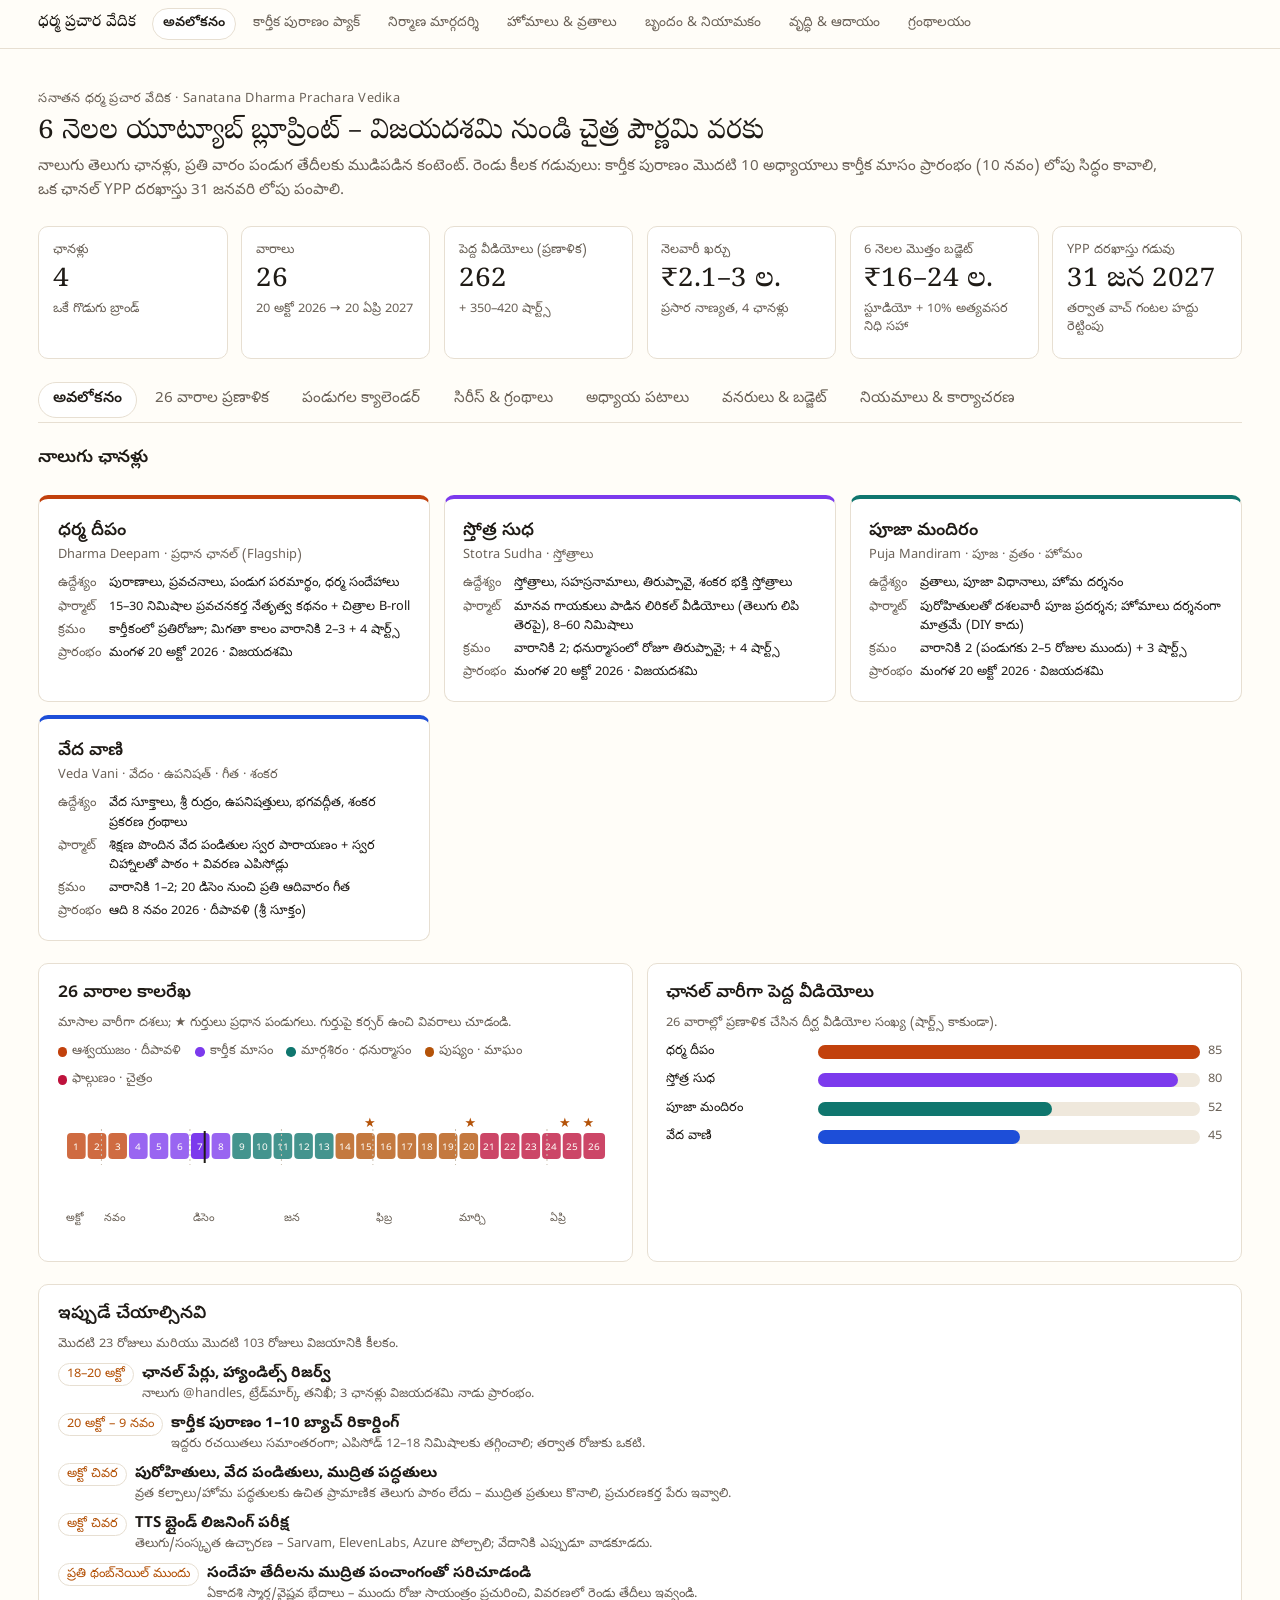
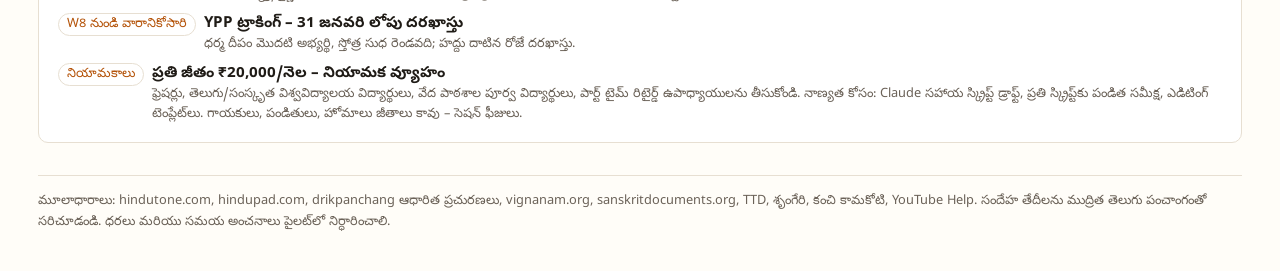
==== commit 793bbf6e: "Add six detail pages, shared nav and renderer (pending verification) Karthika production pack, produ" ====
--- a/index.html
+++ b/index.html
@@ -32,6 +32,7 @@
 .dash-skeleton{color:transparent!important;background:var(--cds-chart-grid);border-radius:6px;}
 .sv-foot{margin-top:2rem;font-size:.8rem;color:var(--color-fg-muted);border-top:1px solid var(--color-border-line);padding-top:1rem;line-height:1.6;}
 </style>
+<link rel="stylesheet" href="assets/site.css">
 </head>
 <body>
 <div id="dash-root">
@@ -633,5 +634,7 @@
 
 <footer class="sv-foot">మూలాధారాలు: hindutone.com, hindupad.com, drikpanchang ఆధారిత ప్రచురణలు, vignanam.org, sanskritdocuments.org, TTD, శృంగేరి, కంచి కామకోటి, YouTube Help. సందేహ తేదీలను ముద్రిత తెలుగు పంచాంగంతో సరిచూడండి. ధరలు మరియు సమయ అంచనాలు పైలట్‌లో నిర్ధారించాలి.</footer>
 </div>
+<script src="assets/site.js"></script>
+<script>document.body.prepend(window.SX_NAV("index"));</script>
 </body>
 </html>
--- a/assets/site.css
+++ b/assets/site.css
@@ -0,0 +1,76 @@
+/* Shared styles for all pages of the Dharma Prachara blueprint site */
+:root{
+  --font-sans:"Noto Sans Telugu",system-ui,sans-serif; --font-serif:"Noto Serif Telugu",Georgia,serif;
+  --fg:#1f1b16; --muted:#6b6258; --bg:#fffdf8; --panel:#ffffff; --line:#e7dfd2; --soft:#f6f0e6;
+  --ok:#2f7d4f; --warn:#b45309; --bad:#b91c1c; --accent:#c2410c;
+  --c1:#c2410c; --c2:#7c3aed; --c3:#0f766e; --c4:#b45309; --c5:#be123c; --c6:#1d4ed8; --c7:#4d7c0f; --c8:#a21caf;
+  --r:10px; --shadow:0 6px 24px rgba(0,0,0,.10);
+}
+@media (prefers-color-scheme: dark){:root{
+  --fg:#f3ece2; --muted:#b3a99c; --bg:#16130f; --panel:#1f1b16; --line:#3a332b; --soft:#26211b;
+  --ok:#6fcf97; --warn:#f2a65a; --bad:#f87171; --accent:#fb923c;
+  --c1:#fb923c; --c2:#a78bfa; --c3:#2dd4bf; --c4:#fbbf24; --c5:#fb7185; --c6:#60a5fa; --c7:#a3e635; --c8:#e879f9;
+  --shadow:0 6px 24px rgba(0,0,0,.4);
+}}
+html,body{margin:0;background:var(--bg);color:var(--fg);}
+body{font-family:var(--font-sans);line-height:1.6;}
+a{color:inherit;}
+.sx-nav{position:sticky;top:0;z-index:20;background:color-mix(in srgb,var(--bg) 92%,transparent);backdrop-filter:blur(8px);border-bottom:1px solid var(--line);}
+.sx-nav-in{max-width:1280px;margin:0 auto;padding:8px clamp(16px,3vw,40px);display:flex;gap:6px;align-items:center;overflow-x:auto;scrollbar-width:thin;}
+.sx-brand{font-family:var(--font-serif);font-weight:500;white-space:nowrap;margin-right:10px;text-decoration:none;font-size:1rem;}
+.sx-nav a.sx-l{white-space:nowrap;text-decoration:none;font-size:.85rem;color:var(--muted);padding:4px 10px;border-radius:999px;border:1px solid transparent;}
+.sx-nav a.sx-l:hover{color:var(--fg);background:var(--panel);}
+.sx-nav a.sx-l[aria-current="page"]{color:var(--fg);background:var(--panel);border-color:var(--line);font-weight:600;}
+.sx{max-width:1280px;margin:0 auto;padding:clamp(16px,3vw,40px);box-sizing:border-box;display:grid;grid-template-columns:minmax(0,1fr);gap:28px;}
+@media (min-width:1100px){.sx.has-toc{grid-template-columns:200px minmax(0,1fr);}}
+.sx-toc{display:none;}
+@media (min-width:1100px){.sx-toc{display:block;position:sticky;top:64px;align-self:start;font-size:.82rem;}
+ .sx-toc a{display:block;padding:4px 8px;border-left:2px solid var(--line);color:var(--muted);text-decoration:none;line-height:1.4;}
+ .sx-toc a:hover,.sx-toc a.on{color:var(--fg);border-left-color:var(--accent);}}
+.sx-main{display:flex;flex-direction:column;gap:28px;min-width:0;}
+.sx-hero .k{font-size:.8rem;color:var(--muted);}
+.sx-hero h1{font-family:var(--font-serif);font-weight:400;font-size:clamp(1.5rem,3vw,2.1rem);line-height:1.3;margin:4px 0 8px;}
+.sx-hero p{margin:0;color:var(--muted);max-width:72rem;}
+.sx-sec{display:flex;flex-direction:column;gap:12px;scroll-margin-top:70px;}
+.sx-sec>h2{margin:0;font-size:1.2rem;font-weight:600;}
+.sx-sec>.sub{margin:0;color:var(--muted);font-size:.88rem;max-width:72rem;}
+.sx-grid{display:grid;grid-template-columns:repeat(auto-fit,minmax(min(100%,19rem),1fr));gap:12px;}
+.sx-card{background:var(--panel);border:1px solid var(--line);border-top:4px solid var(--c,var(--line));border-radius:var(--r);padding:16px;display:flex;flex-direction:column;gap:8px;min-width:0;}
+.sx-card h3{margin:0;font-size:1.02rem;font-weight:600;line-height:1.4;}
+.sx-card .en{font-size:.78rem;color:var(--muted);}
+.sx-card p{margin:0;font-size:.88rem;}
+.sx-card ul{margin:0;padding-left:1.1em;font-size:.85rem;display:flex;flex-direction:column;gap:3px;}
+.sx-meta{display:flex;flex-wrap:wrap;gap:6px;}
+.sx-pill{font-size:.75rem;padding:1px 9px;border-radius:999px;border:1px solid var(--line);color:var(--muted);white-space:nowrap;}
+.sx-pill.warn{color:var(--warn);} .sx-pill.ok{color:var(--ok);} .sx-pill.bad{color:var(--bad);}
+.sx-kpis{display:grid;grid-template-columns:repeat(auto-fit,minmax(min(100%,10.5rem),1fr));gap:12px;}
+.sx-kpi{background:var(--panel);border:1px solid var(--line);border-radius:var(--r);padding:14px;display:flex;flex-direction:column;gap:4px;}
+.sx-kpi .l{font-size:.78rem;color:var(--muted);} .sx-kpi .v{font-family:var(--font-serif);font-size:1.6rem;line-height:1.15;font-variant-numeric:tabular-nums;} .sx-kpi .n{font-size:.76rem;color:var(--muted);}
+.sx-tools{display:flex;flex-wrap:wrap;gap:8px;align-items:center;}
+.sx-in{font:inherit;font-size:.9rem;padding:6px 10px;border:1px solid var(--line);border-radius:8px;background:var(--bg);color:var(--fg);flex:1 1 14rem;max-width:24rem;}
+.sx-chip{font:inherit;font-size:.78rem;cursor:pointer;padding:4px 10px;border-radius:999px;border:1px solid var(--line);background:transparent;color:var(--muted);}
+.sx-chip[aria-pressed="true"]{background:var(--panel);color:var(--fg);border-color:var(--muted);}
+.sx-tbox{overflow:auto;max-height:40rem;border:1px solid var(--line);border-radius:var(--r);background:var(--panel);}
+.sx-tbl{width:100%;border-collapse:collapse;font-size:.83rem;}
+.sx-tbl th{position:sticky;top:0;background:var(--soft);text-align:left;font-weight:600;padding:7px 10px;border-bottom:1px solid var(--line);white-space:nowrap;cursor:pointer;}
+.sx-tbl td{padding:7px 10px;border-bottom:1px solid var(--line);vertical-align:top;line-height:1.5;}
+.sx-tbl tr:hover td{background:var(--soft);}
+.sx-tbl td.num{text-align:right;font-variant-numeric:tabular-nums;white-space:nowrap;}
+.sx-steps{counter-reset:s;display:flex;flex-direction:column;gap:10px;margin:0;padding:0;list-style:none;}
+.sx-steps li{counter-increment:s;background:var(--panel);border:1px solid var(--line);border-radius:var(--r);padding:12px 14px 12px 56px;position:relative;}
+.sx-steps li::before{content:counter(s);position:absolute;left:14px;top:12px;width:28px;height:28px;border-radius:50%;background:var(--accent);color:var(--bg);display:flex;align-items:center;justify-content:center;font-weight:600;font-size:.85rem;}
+.sx-steps h4{margin:0 0 2px;font-size:.95rem;} .sx-steps p{margin:0;font-size:.86rem;}
+.sx-links{display:grid;grid-template-columns:repeat(auto-fit,minmax(min(100%,22rem),1fr));gap:12px;}
+.sx-links ul{list-style:none;margin:0;padding:0;display:flex;flex-direction:column;gap:5px;}
+.sx-links li{font-size:.84rem;display:flex;gap:6px;align-items:baseline;}
+.sx-links a{text-decoration:underline;text-decoration-color:var(--line);text-underline-offset:2px;word-break:break-word;}
+.sx-links a:hover{text-decoration-color:var(--fg);}
+.sx-v{flex:none;font-size:10px;padding:0 5px;border-radius:4px;border:1px solid var(--line);font-style:normal;}
+.sx-v.V{color:var(--ok);} .sx-v.L{color:var(--muted);} .sx-v.U{color:var(--warn);}
+.sx-note{background:var(--soft);border:1px solid var(--line);border-left:4px solid var(--warn);border-radius:var(--r);padding:12px 14px;font-size:.86rem;}
+.sx-prose p{margin:0 0 8px;font-size:.92rem;max-width:72rem;}
+.sx-bar{height:10px;border-radius:5px;background:var(--soft);position:relative;min-width:80px;}
+.sx-bar i{position:absolute;left:0;top:0;bottom:0;border-radius:5px;background:var(--c,var(--accent));}
+.sx-foot{max-width:1280px;margin:0 auto;padding:16px clamp(16px,3vw,40px) 40px;font-size:.78rem;color:var(--muted);border-top:1px solid var(--line);}
+.sx-hide{display:none!important;}
+@media print{.sx-nav,.sx-toc,.sx-tools{display:none!important;}.sx-tbox{max-height:none;overflow:visible;}}
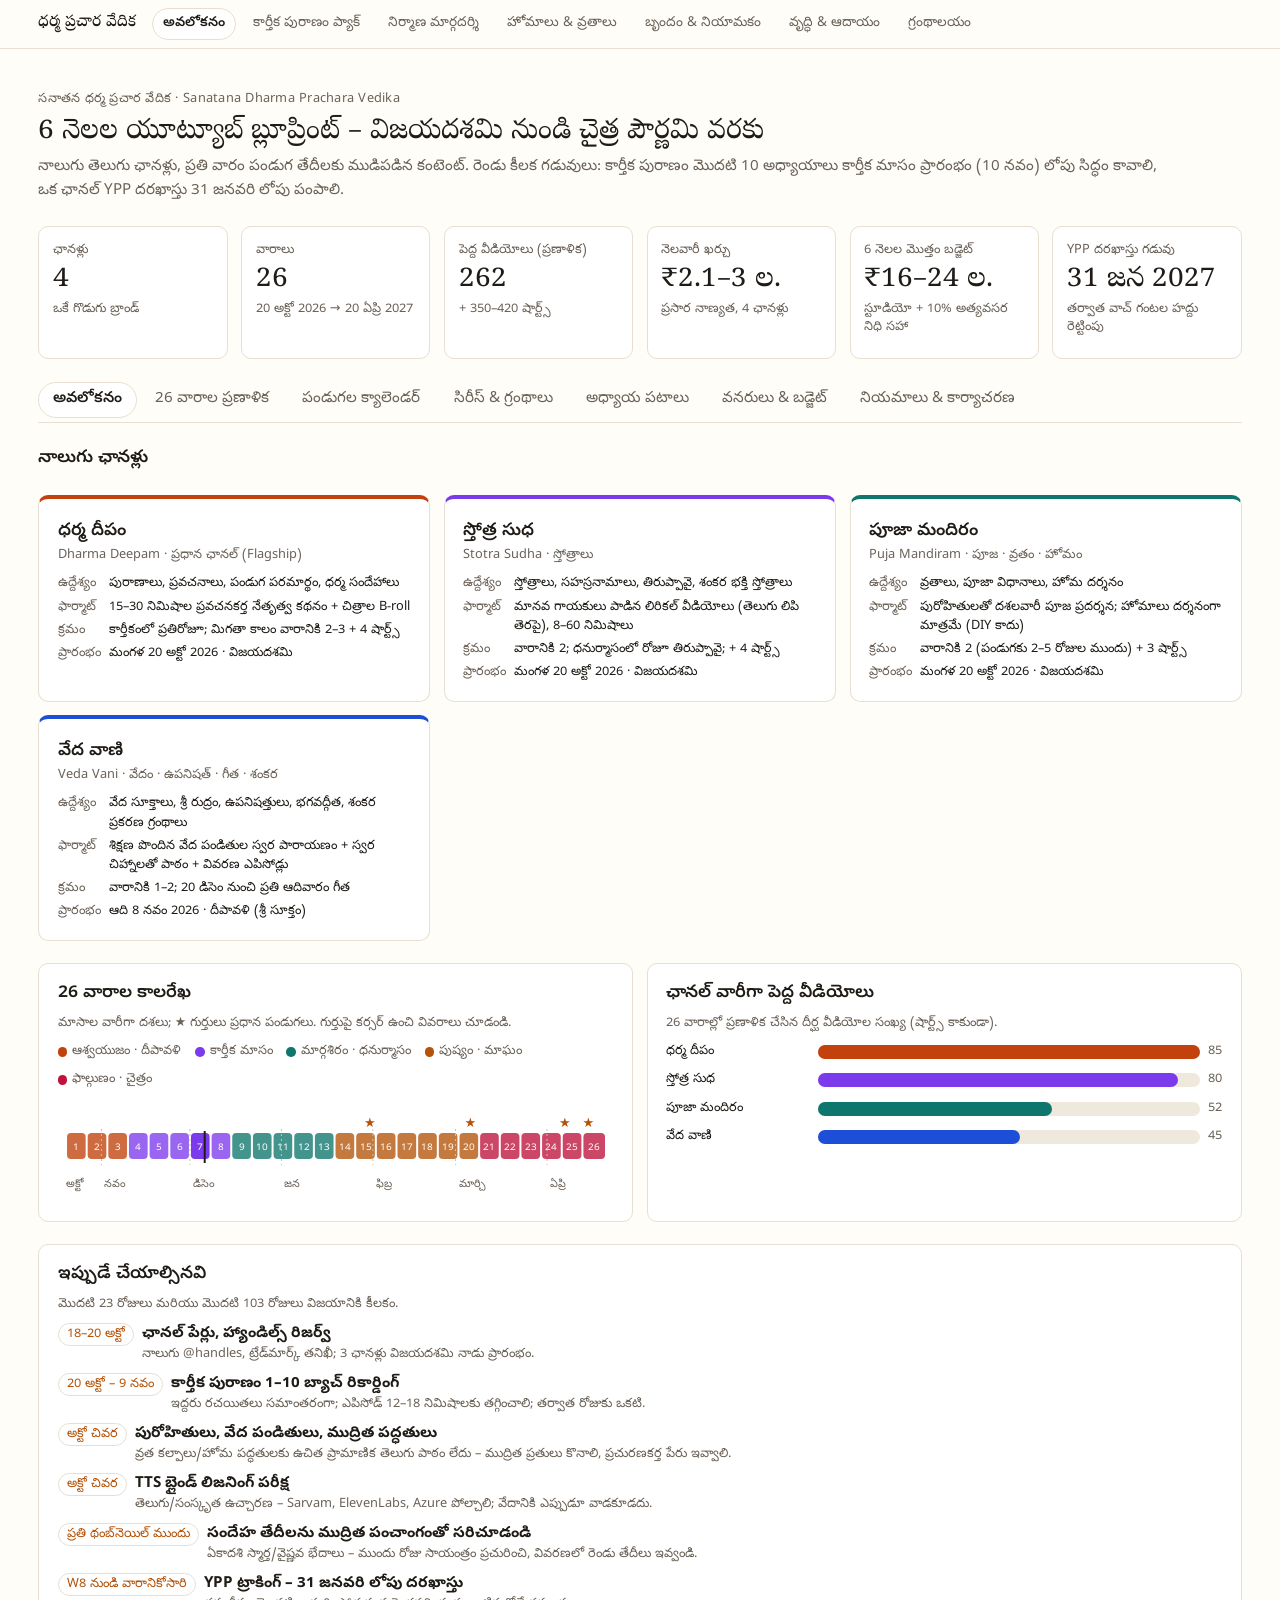
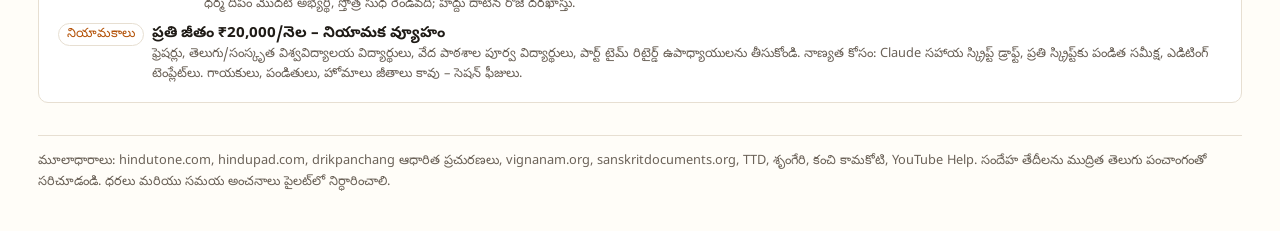
==== commit 500c6481: "Apply verification fixes: content, links, mobile layout - Fix vratam source labels, Chandi/Rudra hom" ====
--- a/index.html
+++ b/index.html
@@ -59,7 +59,7 @@
 })();
 </script>
 <style>
-.sv{font-family:var(--font-anthropic-sans),"Noto Sans Telugu","Mandali","Gautami",sans-serif;color:var(--color-fg);display:flex;flex-direction:column;gap:var(--cds-gap-lg);}
+.sv{font-family:var(--font-anthropic-sans),"Noto Sans Telugu","Nirmala UI","Gautami","Kohinoor Telugu",sans-serif;color:var(--color-fg);display:flex;flex-direction:column;gap:var(--cds-gap-lg);}
 .sv-head h1{font-family:var(--font-anthropic-serif),"Noto Serif Telugu","Noto Sans Telugu",serif;font-weight:400;font-size:var(--cds-font-size-title);margin:0;line-height:1.3;}
 .sv-head p{margin:var(--cds-gap-xs) 0 0;color:var(--color-fg-muted);font-size:var(--cds-font-size-body);line-height:1.6;max-width:70rem;}
 .sv-brand{display:inline-block;font-size:var(--cds-font-size-caption);color:var(--color-fg-muted);letter-spacing:.02em;margin-bottom:var(--cds-gap-xs);}
@@ -92,7 +92,7 @@
 .sv-track{position:relative;height:14px;background:var(--cds-chart-grid);border-radius:7px;}
 .sv-fill{position:absolute;top:0;bottom:0;border-radius:7px;background:var(--c);}
 .sv-num{font-variant-numeric:tabular-nums;color:var(--color-fg-muted);white-space:nowrap;}
-.sv-tl{position:relative;min-height:9rem;}
+.sv-tl{position:relative;min-height:6.5rem;}
 .sv-tip{position:absolute;pointer-events:none;background:var(--cds-surface-popover);border:1px solid var(--cds-border);border-radius:var(--cds-radius);box-shadow:var(--cds-shadow-popover);padding:var(--cds-pad-xs) var(--cds-pad-sm);font-size:var(--cds-font-size-caption);max-width:16rem;z-index:5;line-height:1.45;}
 .sv-tip .d{color:var(--cds-text-secondary);}
 .sv-list{margin:0;padding:0;list-style:none;display:flex;flex-direction:column;gap:var(--cds-gap-sm);}
@@ -120,7 +120,7 @@
 .sv-tbl{width:100%;border-collapse:collapse;font-size:var(--cds-font-size-caption);}
 .sv-tbl th{position:sticky;top:0;background:var(--color-panel);text-align:left;font-weight:var(--cds-font-weight-medium);padding:var(--cds-pad-xs) var(--cds-pad-sm);border-bottom:1px solid var(--color-border-line);white-space:nowrap;}
 .sv-tbl th button{font:inherit;background:none;border:0;color:inherit;cursor:pointer;padding:0;}
-.sv-tbl td{padding:var(--cds-pad-xs) var(--cds-pad-sm);border-bottom:1px solid var(--color-border-line);vertical-align:top;line-height:1.5;}
+.sv-tbl td{min-width:5.5rem;padding:var(--cds-pad-xs) var(--cds-pad-sm);border-bottom:1px solid var(--color-border-line);vertical-align:top;line-height:1.5;}
 .sv-tbl td.n{font-variant-numeric:tabular-nums;text-align:right;white-space:nowrap;}
 .sv-tbl tr.star td{font-weight:var(--cds-font-weight-medium);}
 .sv-st{display:inline-block;padding:0 var(--cds-pad-sm);border-radius:999px;border:1px solid var(--color-border-line);white-space:nowrap;}
@@ -418,7 +418,7 @@
   leg.replaceChildren(...PHASES.map((p, i) => { const s = el('span'); const d = el('i', 'sv-dot'); d.style.setProperty('--c', colr(i)); s.append(d, document.createTextNode(p)); return s; }));
   if (failBox(box, 'weeks') || failBox(box, 'festivals')) return;
   const weeks = rowsOf('weeks'); const fests = rowsOf('festivals').filter((f) => String(f.event).startsWith('★'));
-  const W = Math.max(280, box.clientWidth || 600), H = 130, m = { l: 8, r: 8, t: 34, b: 30 };
+  const W = Math.max(280, box.clientWidth || 600), H = 96, m = { l: 8, r: 8, t: 34, b: 30 };
   const x = d3.scaleUtc([pd('2026-10-20'), pd('2027-04-21')], [m.l, W - m.r]);
   const svg = d3.create('svg').attr('width', '100%').attr('viewBox', `0 0 ${W} ${H}`).style('display', 'block').style('overflow', 'visible');
   const tip = el('div', 'sv-tip'); tip.hidden = true;
@@ -623,6 +623,7 @@
   $$('.sv-tabs button').forEach((b) => b.setAttribute('aria-selected', String(b.dataset.tab === tab)));
   $$('.sv-page').forEach((p) => { p.hidden = p.id !== tab; });
   if (link) dash.setLink(tab);
+  const tb = $('.sv-tabs button[aria-selected="true"]'); if (tb) { const st = tb.parentElement; st.scrollLeft = tb.offsetLeft - st.clientWidth / 2 + tb.offsetWidth / 2; }
   DRAW[tab]();
   drawKpis();
 }
--- a/assets/site.css
+++ b/assets/site.css
@@ -1,6 +1,6 @@
 /* Shared styles for all pages of the Dharma Prachara blueprint site */
 :root{
-  --font-sans:"Noto Sans Telugu",system-ui,sans-serif; --font-serif:"Noto Serif Telugu",Georgia,serif;
+  --font-sans:"Noto Sans Telugu","Noto Sans Telugu UI","Nirmala UI","Gautami","Kohinoor Telugu",system-ui,sans-serif; --font-serif:"Noto Serif Telugu","Noto Sans Telugu","Nirmala UI","Gautami",Georgia,serif;
   --fg:#1f1b16; --muted:#6b6258; --bg:#fffdf8; --panel:#ffffff; --line:#e7dfd2; --soft:#f6f0e6;
   --ok:#2f7d4f; --warn:#b45309; --bad:#b91c1c; --accent:#c2410c;
   --c1:#c2410c; --c2:#7c3aed; --c3:#0f766e; --c4:#b45309; --c5:#be123c; --c6:#1d4ed8; --c7:#4d7c0f; --c8:#a21caf;
@@ -16,7 +16,7 @@
 body{font-family:var(--font-sans);line-height:1.6;}
 a{color:inherit;}
 .sx-nav{position:sticky;top:0;z-index:20;background:color-mix(in srgb,var(--bg) 92%,transparent);backdrop-filter:blur(8px);border-bottom:1px solid var(--line);}
-.sx-nav-in{max-width:1280px;margin:0 auto;padding:8px clamp(16px,3vw,40px);display:flex;gap:6px;align-items:center;overflow-x:auto;scrollbar-width:thin;}
+.sx-nav-in{-webkit-mask-image:linear-gradient(90deg,#000 88%,transparent);mask-image:linear-gradient(90deg,#000 88%,transparent);padding-right:48px!important;max-width:1280px;margin:0 auto;padding:8px clamp(16px,3vw,40px);display:flex;gap:6px;align-items:center;overflow-x:auto;scrollbar-width:thin;}
 .sx-brand{font-family:var(--font-serif);font-weight:500;white-space:nowrap;margin-right:10px;text-decoration:none;font-size:1rem;}
 .sx-nav a.sx-l{white-space:nowrap;text-decoration:none;font-size:.85rem;color:var(--muted);padding:4px 10px;border-radius:999px;border:1px solid transparent;}
 .sx-nav a.sx-l:hover{color:var(--fg);background:var(--panel);}
@@ -50,10 +50,10 @@
 .sx-in{font:inherit;font-size:.9rem;padding:6px 10px;border:1px solid var(--line);border-radius:8px;background:var(--bg);color:var(--fg);flex:1 1 14rem;max-width:24rem;}
 .sx-chip{font:inherit;font-size:.78rem;cursor:pointer;padding:4px 10px;border-radius:999px;border:1px solid var(--line);background:transparent;color:var(--muted);}
 .sx-chip[aria-pressed="true"]{background:var(--panel);color:var(--fg);border-color:var(--muted);}
-.sx-tbox{overflow:auto;max-height:40rem;border:1px solid var(--line);border-radius:var(--r);background:var(--panel);}
+.sx-tbox{background-image:linear-gradient(to right,var(--panel),var(--panel)),linear-gradient(to right,var(--panel),var(--panel)),linear-gradient(to right,rgba(0,0,0,.12),transparent),linear-gradient(to left,rgba(0,0,0,.12),transparent);background-position:left center,right center,left center,right center;background-repeat:no-repeat;background-size:24px 100%,24px 100%,12px 100%,12px 100%;background-attachment:local,local,scroll,scroll;overflow:auto;max-height:40rem;border:1px solid var(--line);border-radius:var(--r);background-color:var(--panel);}
 .sx-tbl{width:100%;border-collapse:collapse;font-size:.83rem;}
 .sx-tbl th{position:sticky;top:0;background:var(--soft);text-align:left;font-weight:600;padding:7px 10px;border-bottom:1px solid var(--line);white-space:nowrap;cursor:pointer;}
-.sx-tbl td{padding:7px 10px;border-bottom:1px solid var(--line);vertical-align:top;line-height:1.5;}
+.sx-tbl td{min-width:5.5rem;padding:7px 10px;border-bottom:1px solid var(--line);vertical-align:top;line-height:1.5;}
 .sx-tbl tr:hover td{background:var(--soft);}
 .sx-tbl td.num{text-align:right;font-variant-numeric:tabular-nums;white-space:nowrap;}
 .sx-steps{counter-reset:s;display:flex;flex-direction:column;gap:10px;margin:0;padding:0;list-style:none;}
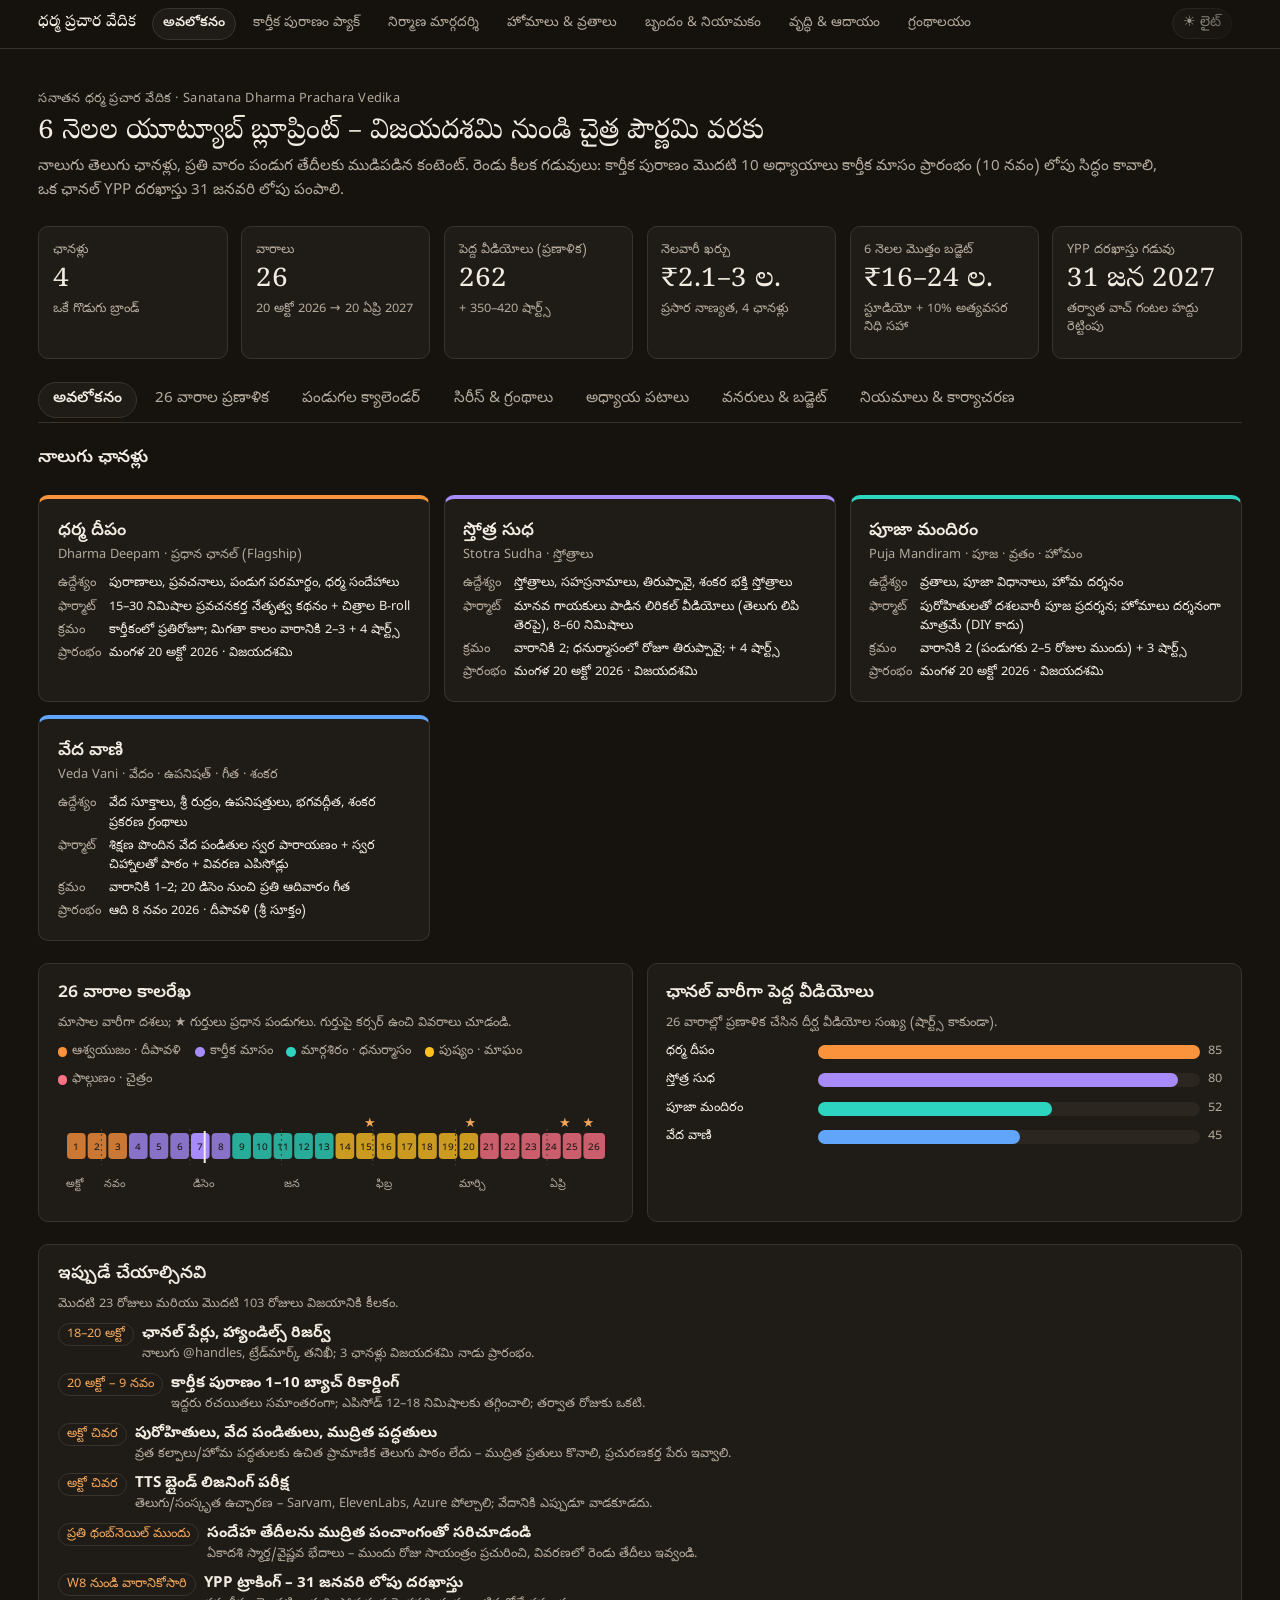
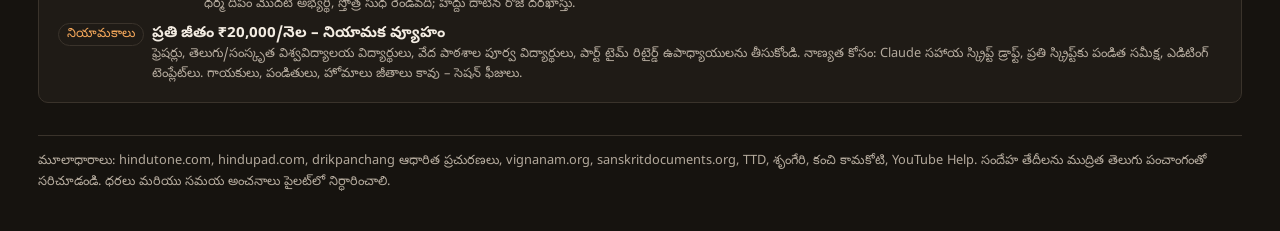
==== commit 3b123de6: "Dark mode by default with a light/dark toggle in the nav Theme no longer follows the OS setting; the" ====
--- a/index.html
+++ b/index.html
@@ -2,6 +2,7 @@
 <html lang="te">
 <head>
 <meta charset="utf-8">
+<script>try{document.documentElement.dataset.theme=localStorage.getItem("sx-theme")||"dark"}catch(e){document.documentElement.dataset.theme="dark"}</script>
 <meta name="viewport" content="width=device-width, initial-scale=1">
 <title>ధర్మ ప్రచార బ్లూప్రింట్ – 6 నెలలు</title>
 <meta name="description" content="సనాతన ధర్మ ప్రచార వేదిక – విజయదశమి 2026 నుండి చైత్ర పౌర్ణమి 2027 వరకు తెలుగు భక్తి యూట్యూబ్ ఛానళ్ల 6 నెలల ప్రణాళిక">
@@ -21,12 +22,12 @@
   --cds-surface-popover:#fff; --cds-border:#e7dfd2; --cds-shadow-popover:0 6px 24px rgba(0,0,0,.12); --cds-text-secondary:#6b6258; --cds-dur-slow:.3s;
   --sv-c1:#c2410c; --sv-c2:#7c3aed; --sv-c3:#0f766e; --sv-c4:#b45309; --sv-c5:#be123c; --sv-c6:#1d4ed8; --sv-c7:#4d7c0f; --sv-c8:#a21caf;
 }
-@media (prefers-color-scheme: dark){:root{
+:root:not([data-theme="light"]){color-scheme:dark;
   --color-fg:#f3ece2; --color-fg-muted:#b3a99c; --color-bg:#16130f; --color-panel:#1f1b16; --color-border-line:#3a332b;
   --color-ok:#6fcf97; --color-warn:#f2a65a; --color-bad:#f87171; --cds-chart-grid:#2c2620; --cds-chart-muted:#6b6258; --cds-chart-reference:#4a4138;
   --cds-surface-popover:#26211b; --cds-border:#3a332b; --cds-text-secondary:#b3a99c;
   --sv-c1:#fb923c; --sv-c2:#a78bfa; --sv-c3:#2dd4bf; --sv-c4:#fbbf24; --sv-c5:#fb7185; --sv-c6:#60a5fa; --sv-c7:#a3e635; --sv-c8:#e879f9;
-}}
+}
 html,body{margin:0;background:var(--color-bg);color:var(--color-fg);}
 #dash-root{max-width:1280px;margin:0 auto;padding:clamp(16px,3vw,40px);box-sizing:border-box;}
 .dash-skeleton{color:transparent!important;background:var(--cds-chart-grid);border-radius:6px;}
--- a/assets/site.css
+++ b/assets/site.css
@@ -5,13 +5,20 @@
   --ok:#2f7d4f; --warn:#b45309; --bad:#b91c1c; --accent:#c2410c;
   --c1:#c2410c; --c2:#7c3aed; --c3:#0f766e; --c4:#b45309; --c5:#be123c; --c6:#1d4ed8; --c7:#4d7c0f; --c8:#a21caf;
   --r:10px; --shadow:0 6px 24px rgba(0,0,0,.10);
-}
-@media (prefers-color-scheme: dark){:root{
   --fg:#f3ece2; --muted:#b3a99c; --bg:#16130f; --panel:#1f1b16; --line:#3a332b; --soft:#26211b;
   --ok:#6fcf97; --warn:#f2a65a; --bad:#f87171; --accent:#fb923c;
   --c1:#fb923c; --c2:#a78bfa; --c3:#2dd4bf; --c4:#fbbf24; --c5:#fb7185; --c6:#60a5fa; --c7:#a3e635; --c8:#e879f9;
   --shadow:0 6px 24px rgba(0,0,0,.4);
-}}
+  color-scheme:dark;
+}
+:root[data-theme="light"]{
+  /* light */ --font-sans:"Noto Sans Telugu","Noto Sans Telugu UI","Nirmala UI","Gautami","Kohinoor Telugu",system-ui,sans-serif; --font-serif:"Noto Serif Telugu","Noto Sans Telugu","Nirmala UI","Gautami",Georgia,serif;
+  --fg:#1f1b16; --muted:#6b6258; --bg:#fffdf8; --panel:#ffffff; --line:#e7dfd2; --soft:#f6f0e6;
+  --ok:#2f7d4f; --warn:#b45309; --bad:#b91c1c; --accent:#c2410c;
+  --c1:#c2410c; --c2:#7c3aed; --c3:#0f766e; --c4:#b45309; --c5:#be123c; --c6:#1d4ed8; --c7:#4d7c0f; --c8:#a21caf;
+  
+  color-scheme:light;
+}
 html,body{margin:0;background:var(--bg);color:var(--fg);}
 body{font-family:var(--font-sans);line-height:1.6;}
 a{color:inherit;}
@@ -74,3 +81,4 @@
 .sx-foot{max-width:1280px;margin:0 auto;padding:16px clamp(16px,3vw,40px) 40px;font-size:.78rem;color:var(--muted);border-top:1px solid var(--line);}
 .sx-hide{display:none!important;}
 @media print{.sx-nav,.sx-toc,.sx-tools{display:none!important;}.sx-tbox{max-height:none;overflow:visible;}}
+.sx-theme{margin-left:auto;flex:none;font:inherit;font-size:.9rem;cursor:pointer;background:var(--panel);color:var(--fg);border:1px solid var(--line);border-radius:999px;padding:3px 10px;}
